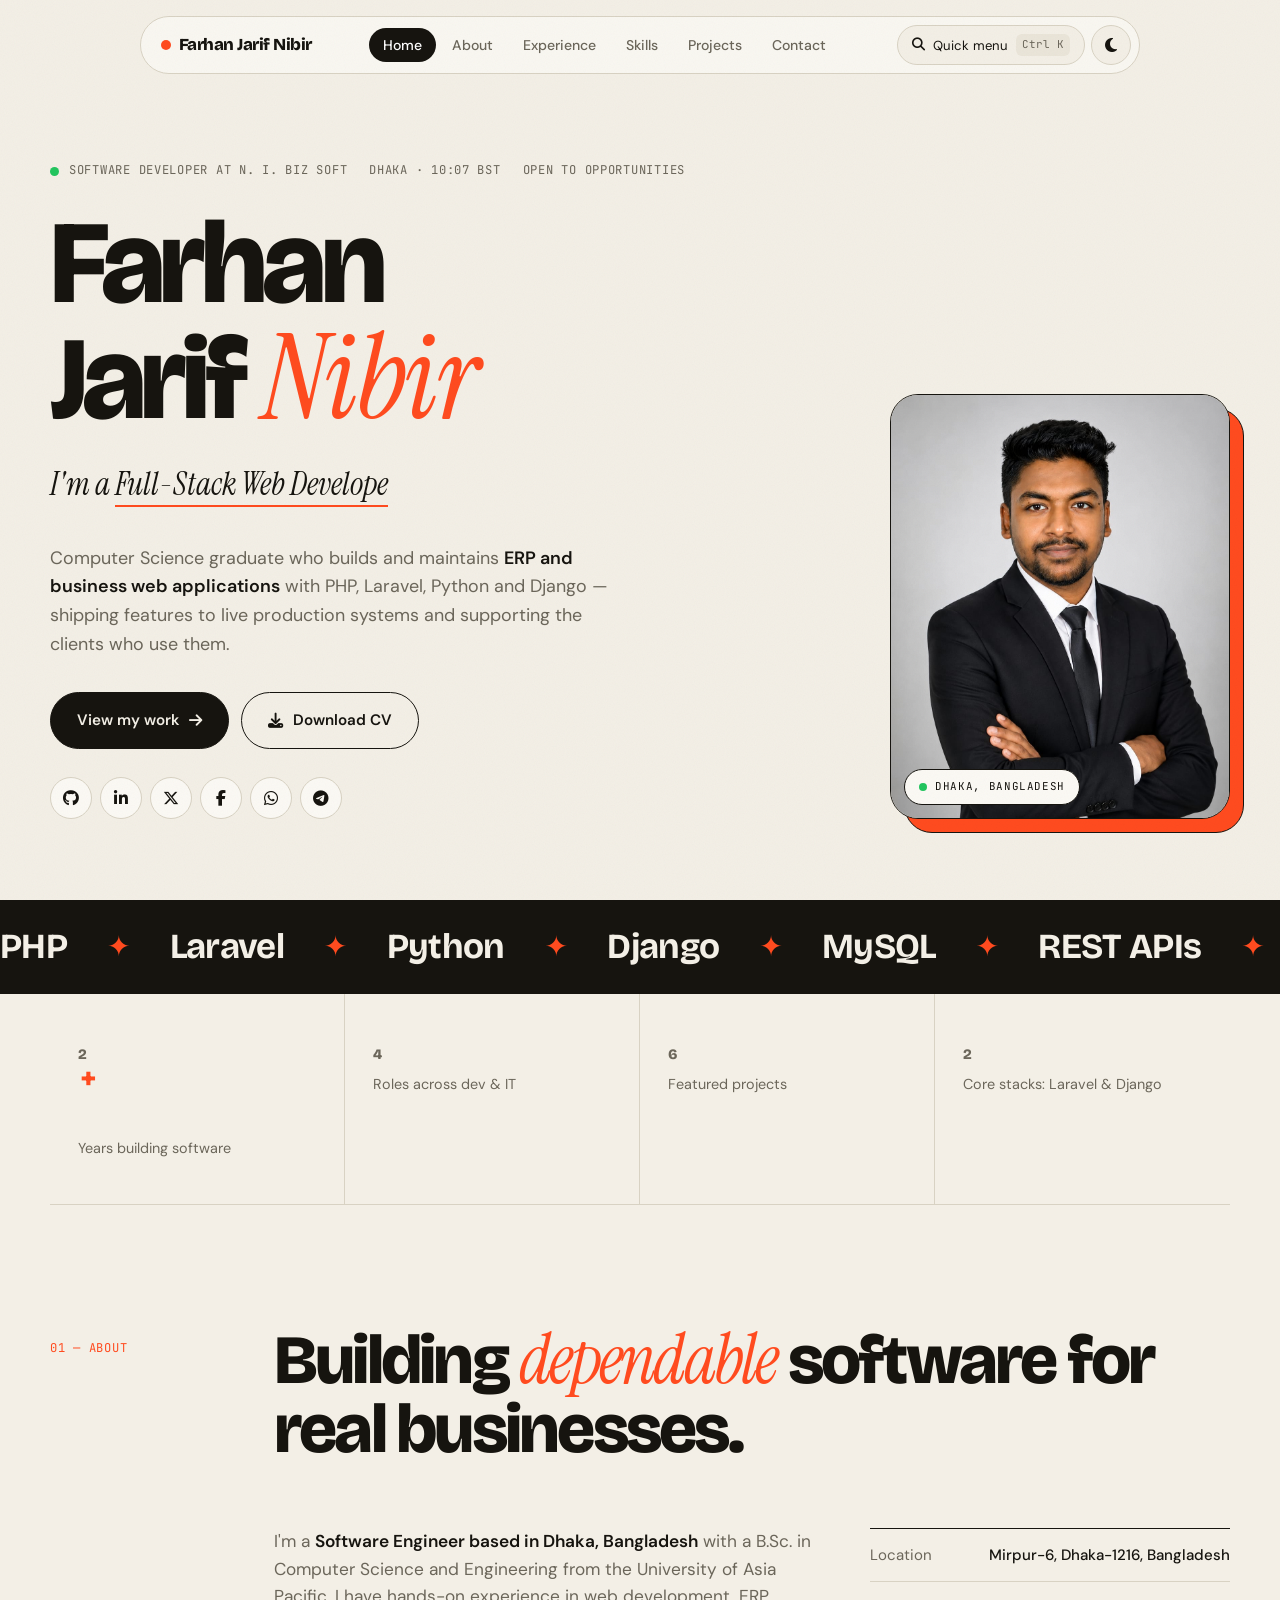
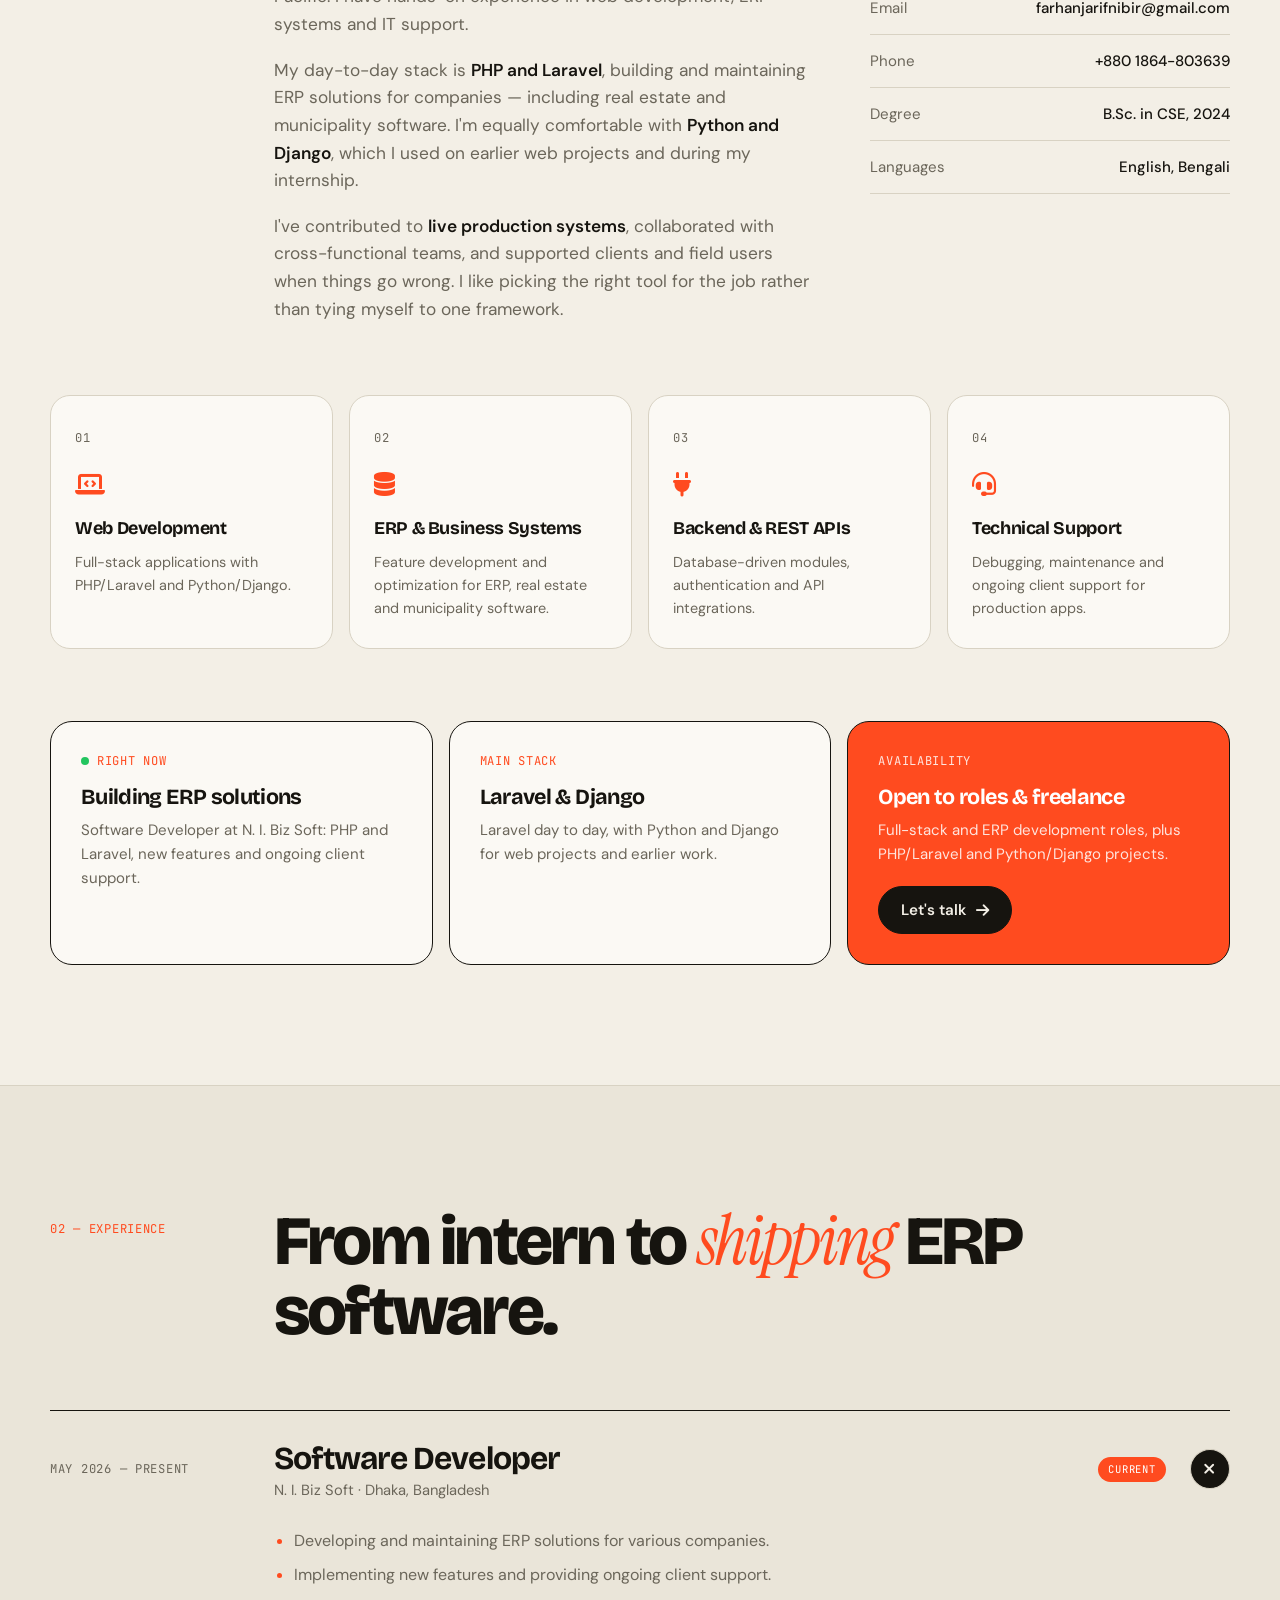
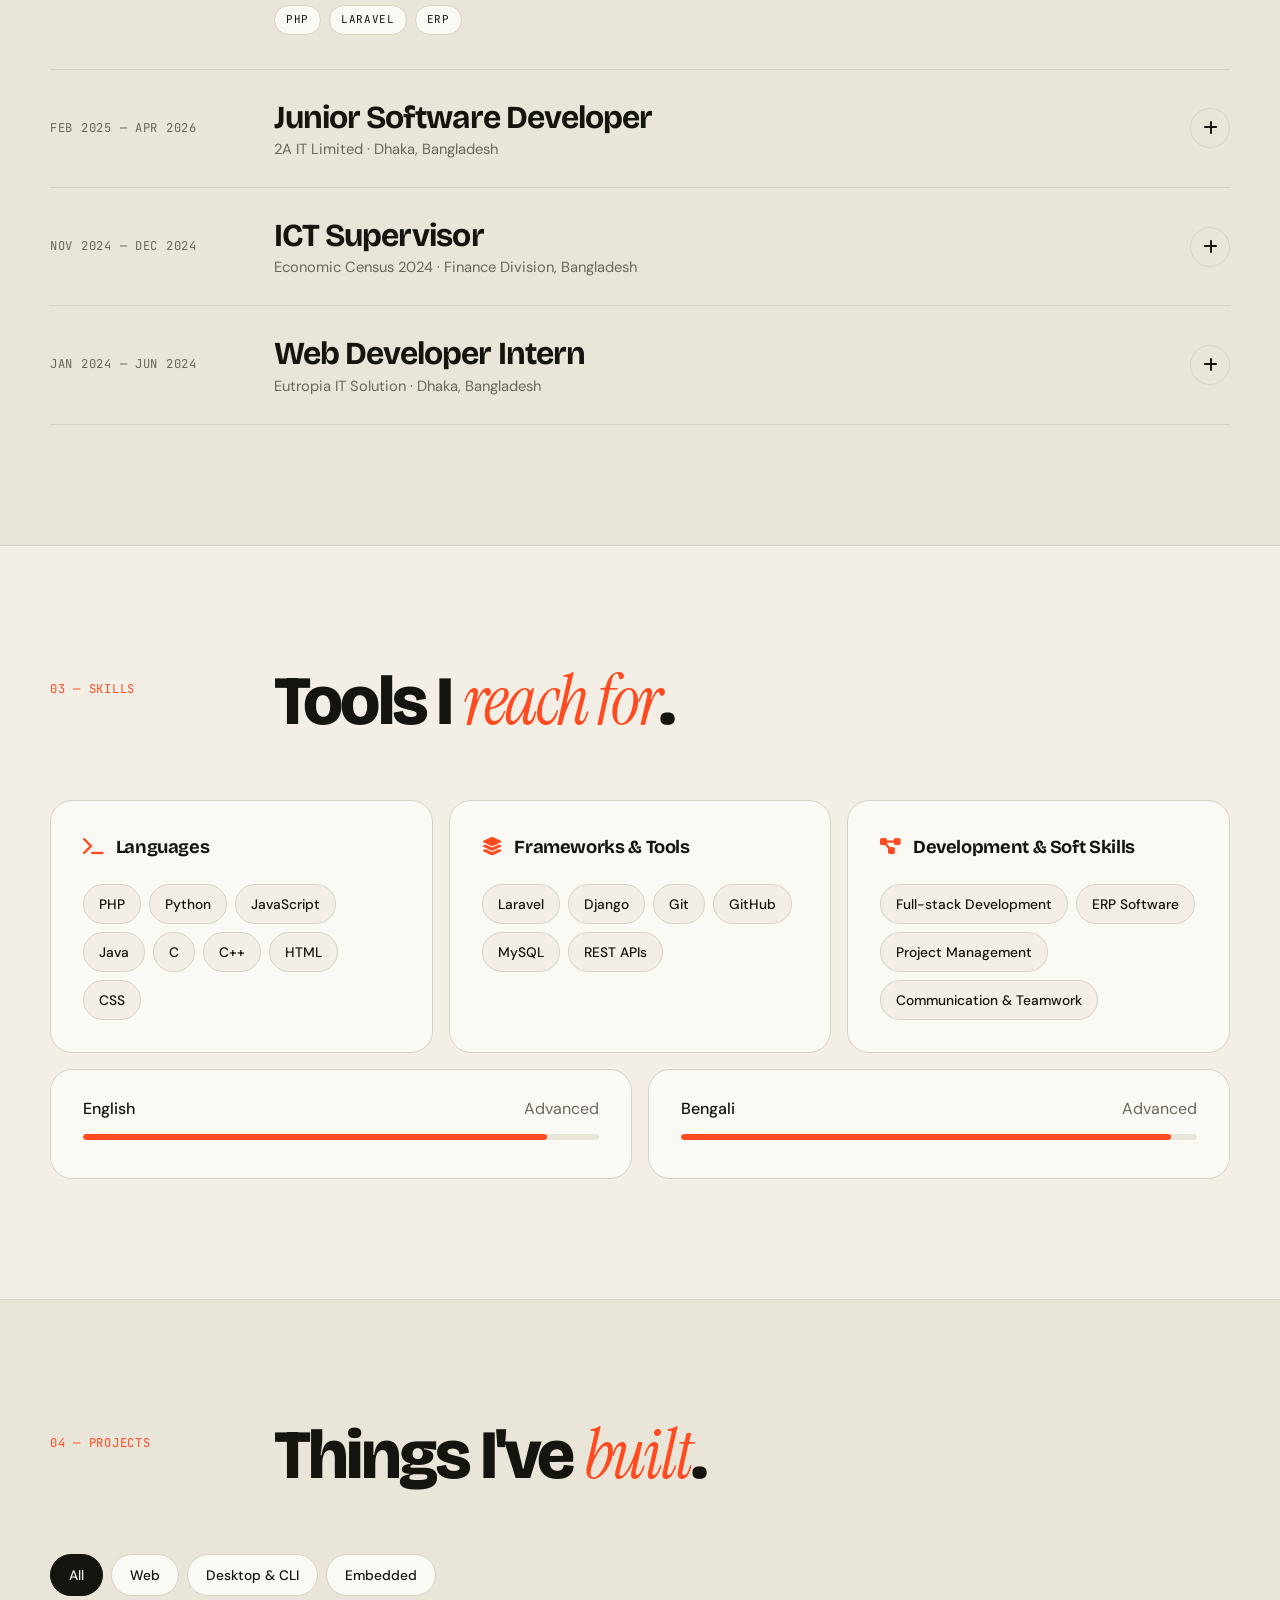
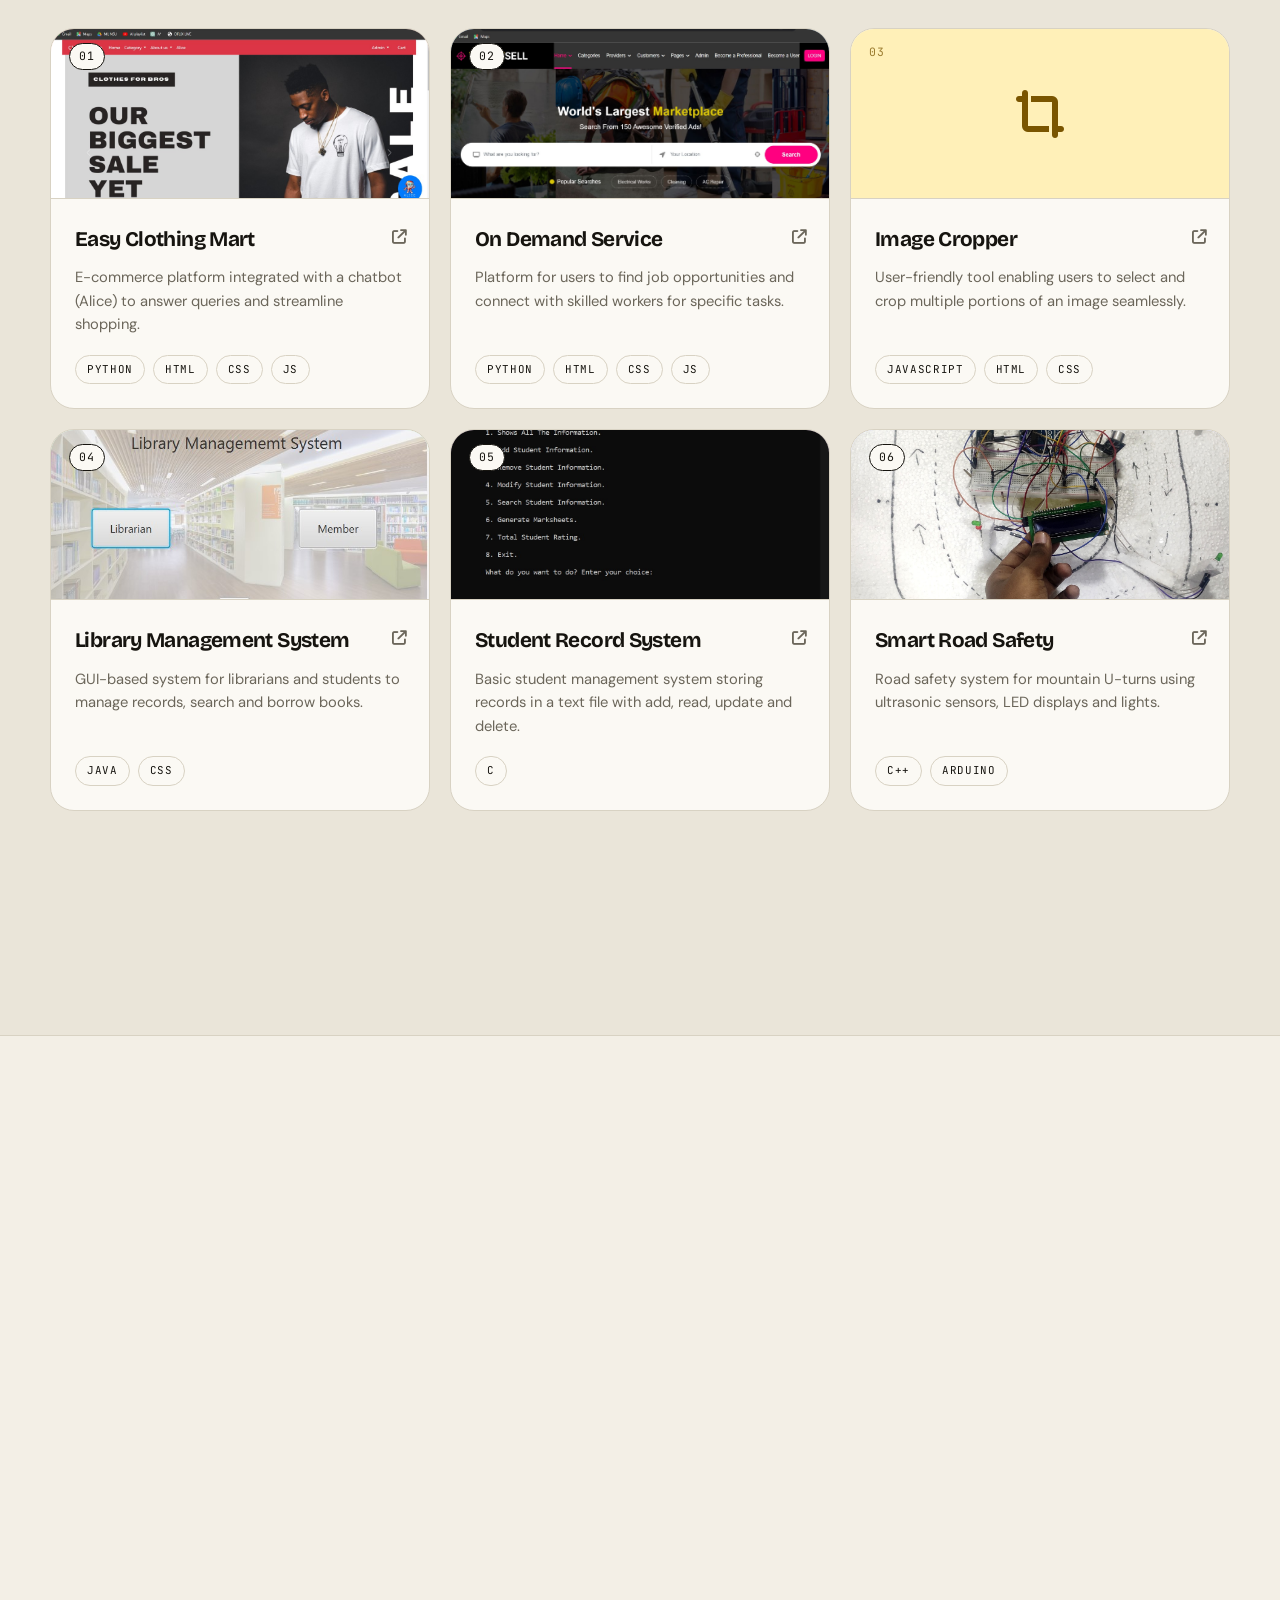
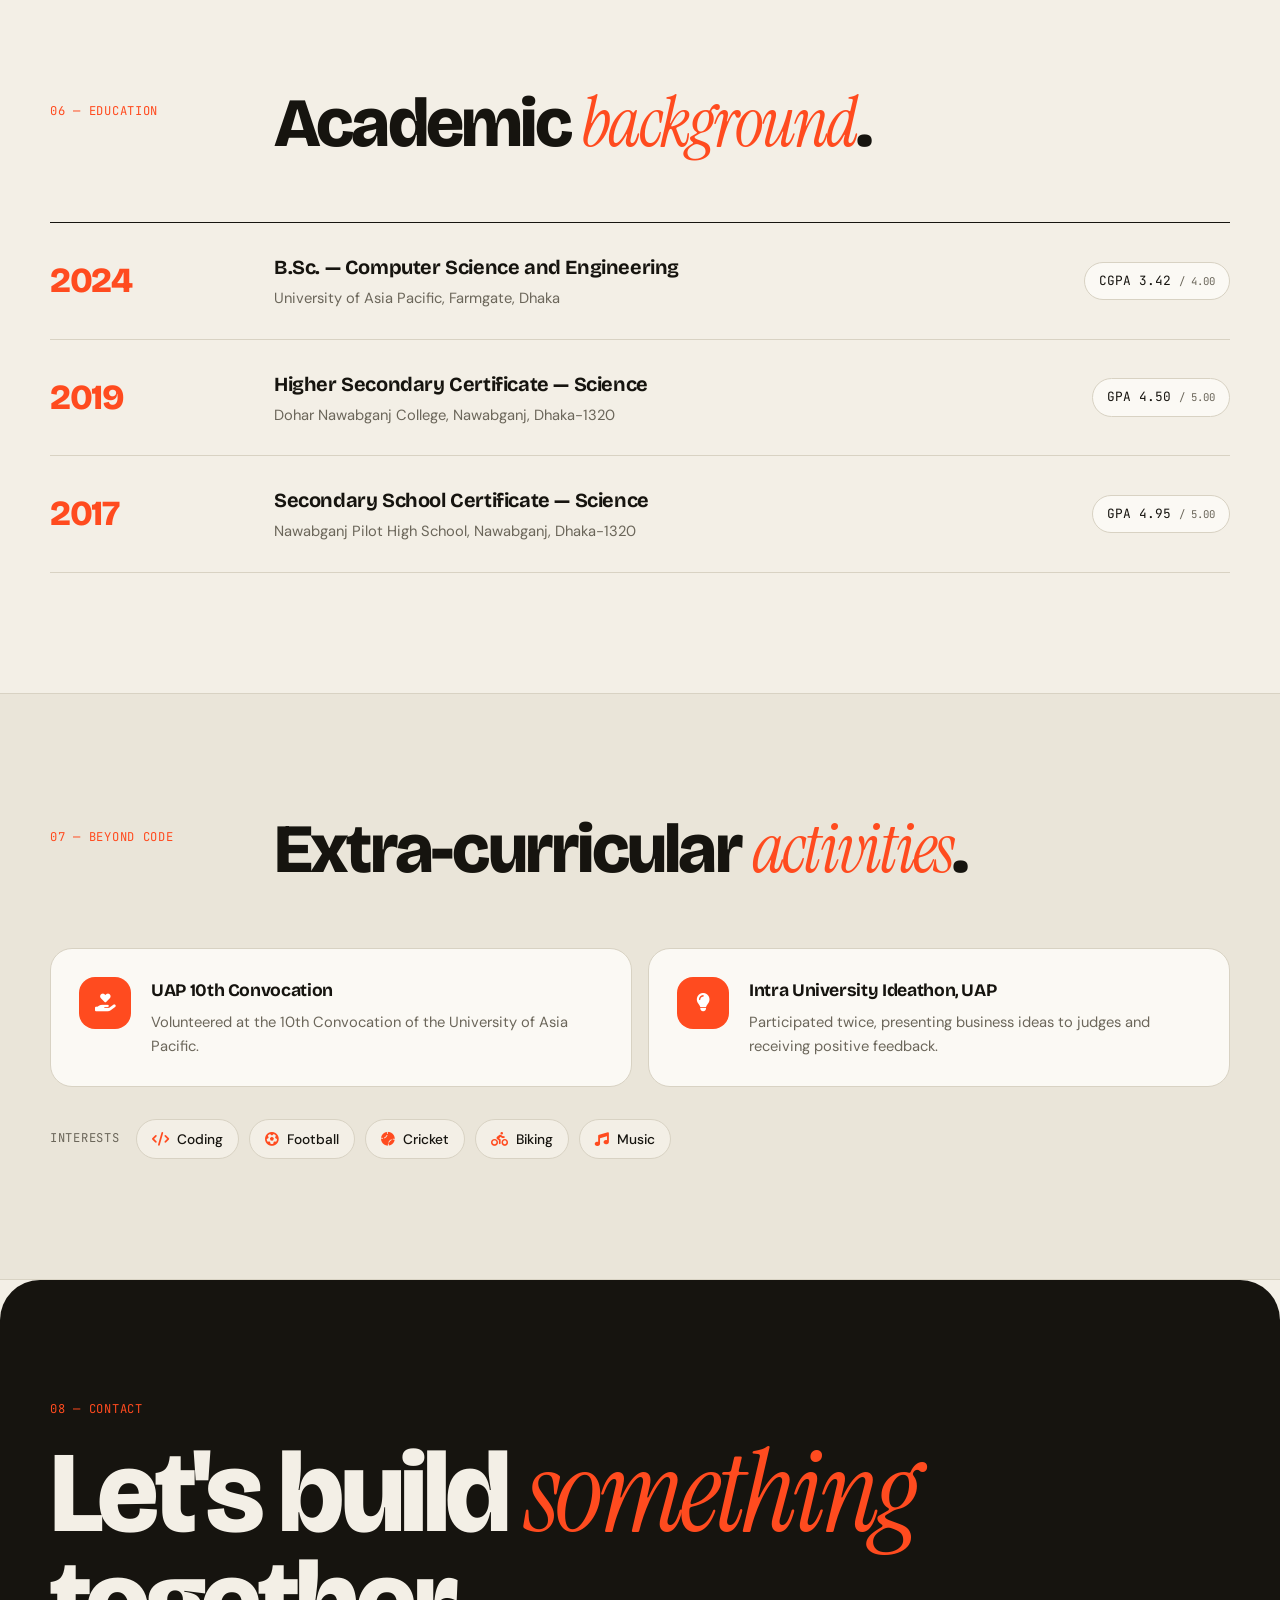
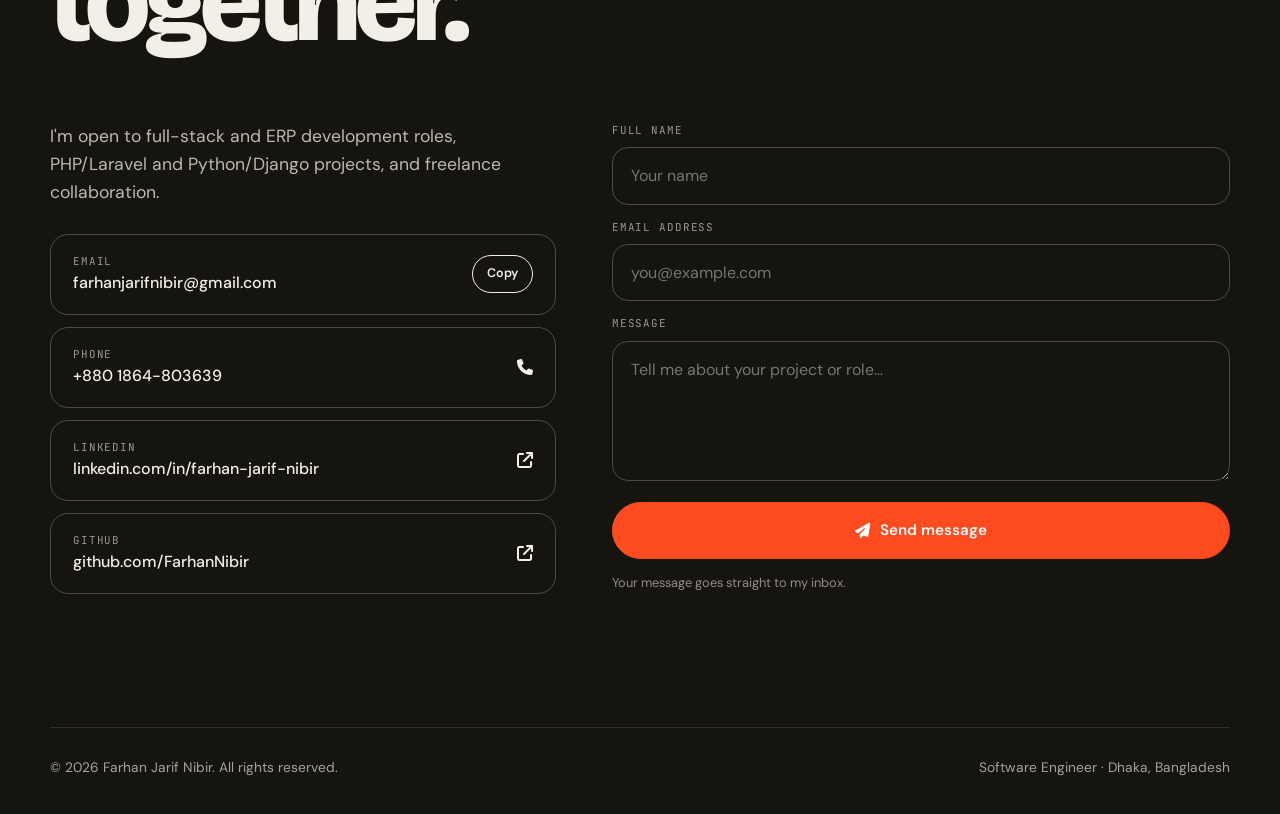
==== index.html @ 635a3221 "update" ====
<!DOCTYPE html>
<html lang="en" data-theme="light">
<head>
  <meta charset="UTF-8">
  <meta name="viewport" content="width=device-width, initial-scale=1">
  <title>Farhan Jarif Nibir — Software Engineer</title>
  <meta name="description" content="Farhan Jarif Nibir — Software Engineer in Dhaka, Bangladesh. Building ERP and business web applications with PHP, Laravel, Python and Django.">
  <meta name="keywords" content="Software Engineer, Full Stack Developer, PHP, Laravel, Python, Django, ERP, Bangladesh">
  <meta name="author" content="Farhan Jarif Nibir">
  <meta property="og:type" content="website">
  <meta property="og:title" content="Farhan Jarif Nibir — Software Engineer">
  <meta property="og:description" content="ERP and business web applications with PHP, Laravel, Python and Django.">
  <meta property="og:image" content="images/photo.png">
  <meta name="twitter:card" content="summary_large_image">
  <meta name="theme-color" content="#f3efe6">
  <link rel="shortcut icon" href="favicon.ico">
  <link rel="preconnect" href="https://fonts.googleapis.com">
  <link rel="preconnect" href="https://fonts.gstatic.com" crossorigin>
  <link href="https://fonts.googleapis.com/css2?family=Bricolage+Grotesque:opsz,wght@12..96,500;12..96,700;12..96,800&family=DM+Sans:wght@400;500;600&family=Instrument+Serif:ital@0;1&family=JetBrains+Mono:wght@400;500&display=swap" rel="stylesheet">
  <link href="https://cdnjs.cloudflare.com/ajax/libs/font-awesome/6.5.0/css/all.min.css" rel="stylesheet">

  <script type="application/ld+json">
  {
    "@context": "https://schema.org",
    "@type": "Person",
    "name": "Farhan Jarif Nibir",
    "jobTitle": "Software Developer",
    "worksFor": { "@type": "Organization", "name": "N. I. Biz Soft" },
    "alumniOf": { "@type": "CollegeOrUniversity", "name": "University of Asia Pacific" },
    "address": { "@type": "PostalAddress", "addressLocality": "Dhaka", "addressCountry": "BD" },
    "email": "mailto:farhanjarifnibir@gmail.com",
    "sameAs": [
      "https://github.com/FarhanNibir",
      "https://www.linkedin.com/in/farhan-jarif-nibir-7a9718253/",
      "https://x.com/FarhanNibir21"
    ]
  }
  </script>

  <script>
    /* set theme before paint to avoid a flash */
    (function () {
      var t = null;
      try { t = localStorage.getItem('theme'); } catch (e) {}
      if (!t) t = window.matchMedia && window.matchMedia('(prefers-color-scheme: dark)').matches ? 'dark' : 'light';
      document.documentElement.setAttribute('data-theme', t);
    })();
  </script>

  <style>
    :root {
      --bg: #f3efe6;
      --bg-2: #eae5d9;
      --surface: #fbf9f4;
      --ink: #16140f;
      --muted: #6b665a;
      --line: #d8d2c3;
      --accent: #ff4b1f;
      --accent-ink: #ffffff;
      --display: "Bricolage Grotesque", system-ui, sans-serif;
      --serif: "Instrument Serif", Georgia, serif;
      --body: "DM Sans", system-ui, sans-serif;
      --mono: "JetBrains Mono", ui-monospace, monospace;
      --ease: cubic-bezier(.2, .8, .2, 1);
    }
    [data-theme="dark"] {
      --bg: #0e0e0c;
      --bg-2: #151512;
      --surface: #1a1a16;
      --ink: #f1eee4;
      --muted: #9a9585;
      --line: #2b2a24;
      --accent: #d4ff3a;
      --accent-ink: #0e0e0c;
    }
    *, *::before, *::after { box-sizing: border-box; margin: 0; padding: 0; }
    html { scroll-behavior: smooth; scroll-padding-top: 90px; }
    body {
      font-family: var(--body);
      background: var(--bg);
      color: var(--ink);
      line-height: 1.6;
      -webkit-font-smoothing: antialiased;
      transition: background .3s, color .3s;
      overflow-x: hidden;
    }
    /* paper grain */
    body::before {
      content: ""; position: fixed; inset: 0; pointer-events: none; z-index: 200; opacity: .05;
      background-image: url("data:image/svg+xml;utf8,<svg xmlns='http://www.w3.org/2000/svg' width='160' height='160'><filter id='n'><feTurbulence type='fractalNoise' baseFrequency='.9' numOctaves='2' stitchTiles='stitch'/></filter><rect width='100%' height='100%' filter='url(%23n)'/></svg>");
      mix-blend-mode: multiply;
    }
    [data-theme="dark"] body::before { mix-blend-mode: screen; opacity: .04; }
    img { max-width: 100%; display: block; }
    a { color: inherit; text-decoration: none; }
    button { font: inherit; color: inherit; cursor: pointer; background: none; border: 0; }
    ::selection { background: var(--accent); color: var(--accent-ink); }
    :focus-visible { outline: 2px solid var(--accent); outline-offset: 3px; border-radius: 6px; }
    .wrap { width: min(1180px, 100% - 40px); margin-inline: auto; }
    .mono { font-family: var(--mono); font-size: .76rem; letter-spacing: .06em; text-transform: uppercase; }
    .serif { font-family: var(--serif); font-style: italic; font-weight: 400; letter-spacing: -.01em; }
    section { padding: 120px 0; position: relative; }

    /* progress bar */
    #progress { position: fixed; top: 0; left: 0; height: 3px; width: 0; background: var(--accent); z-index: 300; }

    /* ---------- NAV ---------- */
    .nav {
      position: fixed; top: 16px; left: 50%; transform: translateX(-50%);
      z-index: 150; width: min(1000px, 100% - 24px);
      display: flex; align-items: center; justify-content: space-between; gap: 12px;
      padding: 8px 8px 8px 20px; border-radius: 999px;
      background: color-mix(in srgb, var(--surface) 80%, transparent);
      backdrop-filter: blur(14px); -webkit-backdrop-filter: blur(14px);
      border: 1px solid var(--line);
    }
    .brand { font-family: var(--display); font-weight: 800; letter-spacing: -.03em; font-size: 1.05rem; display: flex; align-items: center; gap: 8px; }
    .brand i { width: 10px; height: 10px; background: var(--accent); border-radius: 50%; display: inline-block; }
    .nav ul { list-style: none; display: flex; gap: 2px; }
    .nav ul a { padding: 8px 14px; border-radius: 999px; font-size: .88rem; font-weight: 500; color: var(--muted); transition: .2s; }
    .nav ul a:hover { color: var(--ink); background: var(--bg-2); }
    .nav ul a.active { color: var(--accent-ink); background: var(--ink); }
    .nav-tools { display: flex; align-items: center; gap: 6px; }
    .pill-btn { height: 40px; padding: 0 14px; border-radius: 999px; border: 1px solid var(--line); display: inline-flex; align-items: center; gap: 8px; font-size: .82rem; transition: .2s; background: var(--bg); }
    .pill-btn:hover { border-color: var(--ink); }
    .pill-btn kbd { font-family: var(--mono); font-size: .68rem; padding: 2px 6px; border-radius: 6px; background: var(--bg-2); color: var(--muted); }
    .round-btn { width: 40px; height: 40px; border-radius: 50%; border: 1px solid var(--line); display: grid; place-items: center; transition: .2s; background: var(--bg); }
    .round-btn:hover { background: var(--ink); color: var(--bg); transform: rotate(15deg); }
    .menu-btn { display: none; }

    /* ---------- HERO ---------- */
    .hero { min-height: 100vh; padding: 150px 0 70px; display: flex; flex-direction: column; justify-content: center; }
    .hero-top { display: flex; flex-wrap: wrap; gap: 10px 22px; align-items: center; margin-bottom: 28px; color: var(--muted); }
    .live { display: inline-flex; align-items: center; gap: 10px; }
    .live b { width: 9px; height: 9px; border-radius: 50%; background: #22c55e; animation: pulse 2s infinite; }
    @keyframes pulse { 0% { box-shadow: 0 0 0 0 rgba(34,197,94,.55); } 70%,100% { box-shadow: 0 0 0 10px rgba(34,197,94,0); } }
    .hero-grid { display: grid; grid-template-columns: 1.35fr .65fr; gap: 56px; align-items: end; }
    h1 {
      font-family: var(--display); font-weight: 800; letter-spacing: -.045em; line-height: .92;
      font-size: clamp(3.2rem, 9.2vw, 8.4rem);
    }
    h1 .line { display: block; overflow: hidden; padding-bottom: .06em; }
    h1 .line > span { display: inline-block; transform: translateY(105%); animation: rise 1s var(--ease) forwards; }
    h1 .line:nth-child(2) > span { animation-delay: .1s; }
    h1 .line:nth-child(3) > span { animation-delay: .2s; }
    @keyframes rise { to { transform: none; } }
    h1 em { font-family: var(--serif); font-weight: 400; letter-spacing: -.02em; color: var(--accent); }
    .hero-sub { margin-top: 34px; max-width: 580px; font-size: 1.12rem; color: var(--muted); }
    .hero-sub strong { color: var(--ink); font-weight: 600; }
    .role-rot { margin-top: 18px; font-family: var(--serif); font-style: italic; font-size: clamp(1.4rem, 2.6vw, 2rem); }
    .role-rot span { border-bottom: 2px solid var(--accent); }
    .cta { display: flex; flex-wrap: wrap; gap: 12px; margin-top: 34px; }
    .btn { display: inline-flex; align-items: center; gap: 10px; padding: 15px 26px; border-radius: 999px; font-weight: 600; font-size: .95rem; border: 1px solid var(--ink); transition: .3s var(--ease); position: relative; overflow: hidden; }
    .btn-solid { background: var(--ink); color: var(--bg); }
    .btn-solid:hover { background: var(--accent); color: var(--accent-ink); border-color: var(--accent); transform: translateY(-3px); }
    .btn-line:hover { background: var(--ink); color: var(--bg); transform: translateY(-3px); }
    .btn i { transition: transform .3s var(--ease); }
    .btn:hover i.fa-arrow-right { transform: translateX(4px); }

    .portrait { position: relative; justify-self: end; width: min(340px, 100%); }
    .portrait::before { content: ""; position: absolute; inset: 0; transform: translate(14px, 14px); border-radius: 28px; background: var(--accent); border: 1px solid var(--ink); transition: transform .4s var(--ease); }
    .portrait:hover::before { transform: translate(20px, 20px); }
    .frame { aspect-ratio: 4/5; border-radius: 28px; overflow: hidden; border: 1px solid var(--ink); background: var(--bg-2); position: relative; z-index: 1; }
    .frame img { width: 100%; height: 100%; object-fit: cover; object-position: top; transition: transform .6s var(--ease); }
    .frame:hover img { transform: scale(1.03); }
    .photo-tag { position: absolute; z-index: 2; left: 14px; bottom: 14px; display: inline-flex; align-items: center; gap: 8px; padding: 8px 14px; border-radius: 999px; background: var(--surface); border: 1px solid var(--ink); font-family: var(--mono); font-size: .68rem; letter-spacing: .06em; text-transform: uppercase; }
    .photo-tag b { width: 8px; height: 8px; border-radius: 50%; background: #22c55e; }
    .frame .fallback { position: absolute; inset: 0; display: none; place-items: center; font-family: var(--display); font-weight: 800; font-size: 5rem; color: var(--muted); }
    .sticker {
      position: absolute; right: -22px; bottom: 36px; width: 104px; height: 104px; border-radius: 50%;
      background: var(--accent); color: var(--accent-ink); display: grid; place-items: center; text-align: center;
      font-family: var(--mono); font-size: .64rem; letter-spacing: .08em; text-transform: uppercase; line-height: 1.3;
      animation: spin 18s linear infinite; border: 1px solid var(--ink);
    }
    .sticker span { animation: spin 18s linear infinite reverse; display: block; }
    @keyframes spin { to { transform: rotate(360deg); } }

    .socials { display: flex; gap: 8px; margin-top: 28px; flex-wrap: wrap; }
    .socials a { width: 42px; height: 42px; border-radius: 50%; border: 1px solid var(--line); display: grid; place-items: center; transition: .25s var(--ease); background: var(--surface); }
    .socials a:hover { background: var(--accent); color: var(--accent-ink); border-color: var(--accent); transform: translateY(-4px); }

    /* ---------- MARQUEE ---------- */
    .marquee { border-block: 1px solid var(--ink); background: var(--ink); color: var(--bg); overflow: hidden; padding: 18px 0; }
    .track { display: flex; width: max-content; animation: slide 38s linear infinite; }
    .marquee:hover .track { animation-play-state: paused; }
    .track span { font-family: var(--display); font-weight: 700; font-size: clamp(1.4rem, 3vw, 2.2rem); letter-spacing: -.02em; padding-right: 40px; display: flex; align-items: center; gap: 40px; white-space: nowrap; }
    .track span::after { content: "✦"; color: var(--accent); font-size: .8em; }
    @keyframes slide { to { transform: translateX(-50%); } }

    /* ---------- STATS ---------- */
    .stats { display: grid; grid-template-columns: repeat(4, 1fr); border-bottom: 1px solid var(--line); }
    .stat { padding: 44px 28px; border-right: 1px solid var(--line); }
    .stat:last-child { border-right: 0; }
    .stat b { display: block; font-family: var(--display); font-weight: 800; font-size: clamp(2.4rem, 5vw, 4rem); letter-spacing: -.04em; line-height: 1; }
    .stat b sup { color: var(--accent); font-size: .5em; vertical-align: top; margin-left: 2px; }
    .stat span { color: var(--muted); font-size: .9rem; display: block; margin-top: 10px; }

    /* ---------- SECTION HEADER ---------- */
    .sec-head { display: grid; grid-template-columns: 200px 1fr; gap: 24px; margin-bottom: 64px; align-items: start; }
    .sec-head .mono { color: var(--accent); padding-top: 14px; }
    [data-theme="light"] .sec-head .mono { color: var(--accent); }
    h2 { font-family: var(--display); font-weight: 800; letter-spacing: -.04em; line-height: 1; font-size: clamp(2.2rem, 5.4vw, 4.4rem); max-width: 900px; }
    h2 em { font-family: var(--serif); font-weight: 400; color: var(--accent); }

    /* ---------- ABOUT ---------- */
    .about { display: grid; grid-template-columns: 200px 1fr; gap: 24px; }
    .about-body { display: grid; grid-template-columns: 1.2fr .8fr; gap: 56px; }
    .about-body p { color: var(--muted); font-size: 1.08rem; }
    .about-body p + p { margin-top: 18px; }
    .about-body strong { color: var(--ink); font-weight: 600; }
    .facts { list-style: none; border-top: 1px solid var(--ink); }
    .facts li { display: flex; justify-content: space-between; gap: 16px; padding: 14px 0; border-bottom: 1px solid var(--line); font-size: .94rem; }
    .facts li span:first-child { color: var(--muted); }
    .facts li span:last-child { text-align: right; font-weight: 500; }
    .services { display: grid; grid-template-columns: repeat(4, 1fr); gap: 16px; margin-top: 72px; }
    .svc { padding: 28px 24px; border: 1px solid var(--line); border-radius: 20px; background: var(--surface); transition: .35s var(--ease); position: relative; overflow: hidden; }
    .svc::before { content: ""; position: absolute; inset: 0; background: radial-gradient(240px circle at var(--mx, 50%) var(--my, 0%), color-mix(in srgb, var(--accent) 18%, transparent), transparent 70%); opacity: 0; transition: opacity .3s; }
    .svc:hover::before { opacity: 1; }
    .svc:hover { transform: translateY(-6px); border-color: var(--ink); }
    .svc .n { color: var(--muted); }
    .svc i { font-size: 1.5rem; margin: 22px 0 18px; display: block; color: var(--accent); position: relative; }
    .svc h3 { font-family: var(--display); font-size: 1.12rem; letter-spacing: -.02em; margin-bottom: 8px; position: relative; }
    .svc p { color: var(--muted); font-size: .9rem; position: relative; }

    /* ---------- EXPERIENCE ---------- */
    .exp-list { border-top: 1px solid var(--ink); }
    details.exp { border-bottom: 1px solid var(--line); }
    details.exp summary {
      list-style: none; cursor: pointer; display: grid; grid-template-columns: 200px 1fr auto 40px; gap: 24px; align-items: center;
      padding: 30px 0; transition: padding .3s var(--ease);
    }
    details.exp summary::-webkit-details-marker { display: none; }
    details.exp summary:hover { padding-left: 14px; }
    .exp .when { color: var(--muted); }
    .exp .role { font-family: var(--display); font-weight: 700; font-size: clamp(1.3rem, 2.6vw, 2rem); letter-spacing: -.03em; line-height: 1.1; }
    .exp .role small { display: block; font-family: var(--body); font-weight: 400; font-size: .92rem; color: var(--muted); letter-spacing: 0; margin-top: 6px; }
    .exp .now { background: var(--accent); color: var(--accent-ink); padding: 4px 10px; border-radius: 999px; font-family: var(--mono); font-size: .66rem; letter-spacing: .08em; text-transform: uppercase; }
    .exp .plus { width: 40px; height: 40px; border-radius: 50%; border: 1px solid var(--line); display: grid; place-items: center; transition: .3s var(--ease); }
    details[open] .plus { transform: rotate(45deg); background: var(--ink); color: var(--bg); }
    .exp-body { display: grid; grid-template-columns: 200px 1fr; gap: 24px; padding-bottom: 34px; }
    .exp-body ul { color: var(--muted); padding-left: 20px; max-width: 700px; }
    .exp-body li + li { margin-top: 8px; }
    .exp-body li::marker { color: var(--accent); }
    .tags { display: flex; flex-wrap: wrap; gap: 8px; margin-top: 18px; }
    .tag { font-family: var(--mono); font-size: .68rem; text-transform: uppercase; letter-spacing: .06em; padding: 5px 11px; border-radius: 999px; border: 1px solid var(--line); background: var(--surface); }

    /* ---------- SKILLS ---------- */
    .skills-bg { background: var(--bg-2); border-block: 1px solid var(--line); }
    .skill-cols { display: grid; grid-template-columns: repeat(3, 1fr); gap: 16px; }
    .skill { padding: 32px; border: 1px solid var(--line); border-radius: 22px; background: var(--surface); }
    .skill h3 { font-family: var(--display); font-size: 1.15rem; letter-spacing: -.02em; display: flex; align-items: center; gap: 12px; margin-bottom: 22px; }
    .skill h3 i { color: var(--accent); }
    .chips { display: flex; flex-wrap: wrap; gap: 8px; }
    .chip { padding: 8px 15px; border-radius: 999px; border: 1px solid var(--line); font-size: .86rem; font-weight: 500; background: var(--bg); transition: .25s var(--ease); }
    .chip:hover { background: var(--ink); color: var(--bg); border-color: var(--ink); transform: translateY(-3px); }
    .langs { margin-top: 16px; display: grid; grid-template-columns: 1fr 1fr; gap: 16px; }
    .lang { padding: 26px 32px; border: 1px solid var(--line); border-radius: 22px; background: var(--surface); }
    .lang div { display: flex; justify-content: space-between; margin-bottom: 12px; font-weight: 500; }
    .lang div span:last-child { color: var(--muted); font-weight: 400; }
    .bar { height: 6px; border-radius: 99px; background: var(--bg-2); overflow: hidden; }
    .bar i { display: block; height: 100%; width: 0; background: var(--accent); border-radius: 99px; transition: width 1.3s var(--ease); }
    .reveal.in .bar i { width: var(--w); }

    /* ---------- PROJECTS ---------- */
    .filters { display: flex; flex-wrap: wrap; gap: 8px; margin-bottom: 32px; }
    .filters button { padding: 9px 18px; border-radius: 999px; border: 1px solid var(--line); font-size: .86rem; font-weight: 500; transition: .25s; background: var(--surface); }
    .filters button:hover { border-color: var(--ink); }
    .filters button.on { background: var(--ink); color: var(--bg); border-color: var(--ink); }
    .proj-grid { display: grid; grid-template-columns: repeat(3, 1fr); gap: 20px; }
    .proj { display: flex; flex-direction: column; border: 1px solid var(--line); border-radius: 24px; background: var(--surface); overflow: hidden; transition: .4s var(--ease); }
    .proj:hover { transform: translateY(-8px); border-color: var(--ink); box-shadow: 8px 8px 0 var(--ink); }
    .proj.hide { display: none; }
    .proj-art { height: 170px; position: relative; display: grid; place-items: center; font-size: 3rem; overflow: hidden; border-bottom: 1px solid var(--line); }
    .proj-art::before { content: attr(data-n); position: absolute; left: 18px; top: 14px; font-family: var(--mono); font-size: .72rem; letter-spacing: .08em; opacity: .75; }
    .proj-art i { transition: transform .5s var(--ease); }
    .proj:hover .proj-art i { transform: scale(1.18) rotate(-6deg); }
    .a1 { background: #ffd9cc; color: #b3270a; } .a2 { background: #d7ecff; color: #0b4f8a; }
    .a3 { background: #fff0b8; color: #7a5500; } .a4 { background: #d5f2dc; color: #14602c; }
    .a5 { background: #f6d9f0; color: #86206f; } .a6 { background: #dfe0ff; color: #2c2f9e; }
    [data-theme="dark"] .a1 { background: #2a1610; color: #ff8a66; } [data-theme="dark"] .a2 { background: #0f1f2e; color: #7cc0ff; }
    [data-theme="dark"] .a3 { background: #2a2410; color: #ffd45c; } [data-theme="dark"] .a4 { background: #0f2616; color: #7ee59b; }
    [data-theme="dark"] .a5 { background: #2a1226; color: #ff9fe6; } [data-theme="dark"] .a6 { background: #14152e; color: #a5a8ff; }
    .proj-body { padding: 24px; display: flex; flex-direction: column; flex: 1; }
    .proj-body h3 { font-family: var(--display); font-size: 1.3rem; letter-spacing: -.03em; display: flex; justify-content: space-between; gap: 12px; align-items: start; }
    .proj-body h3 i { font-size: .9rem; color: var(--muted); transition: .3s var(--ease); margin-top: 7px; }
    .proj:hover h3 i { color: var(--accent); transform: translate(3px, -3px); }
    .proj-body p { color: var(--muted); font-size: .92rem; margin-top: 10px; flex: 1; }
    .more { text-align: center; margin-top: 48px; }

    /* ---------- EDUCATION ---------- */
    .edu-list { border-top: 1px solid var(--ink); }
    .edu { display: grid; grid-template-columns: 200px 1fr auto; gap: 24px; align-items: center; padding: 28px 0; border-bottom: 1px solid var(--line); transition: padding .3s var(--ease); }
    .edu:hover { padding-left: 14px; }
    .edu .yr { font-family: var(--display); font-weight: 800; font-size: 2.2rem; letter-spacing: -.04em; color: var(--accent); line-height: 1; }
    .edu h3 { font-family: var(--display); font-size: 1.25rem; letter-spacing: -.02em; }
    .edu p { color: var(--muted); font-size: .92rem; margin-top: 4px; }
    .edu .score { font-family: var(--mono); font-size: .8rem; padding: 8px 14px; border-radius: 999px; border: 1px solid var(--line); background: var(--surface); }
    .edu .score small { color: var(--muted); }

    /* ---------- ACTIVITIES ---------- */
    .act-grid { display: grid; grid-template-columns: repeat(2, 1fr); gap: 16px; }
    .act { display: flex; gap: 20px; padding: 28px; border: 1px solid var(--line); border-radius: 22px; background: var(--surface); transition: .3s var(--ease); }
    .act:hover { border-color: var(--ink); transform: translateY(-4px); }
    .act .ic { width: 52px; height: 52px; border-radius: 16px; background: var(--accent); color: var(--accent-ink); display: grid; place-items: center; font-size: 1.15rem; flex: none; }
    .act h3 { font-family: var(--display); font-size: 1.1rem; letter-spacing: -.02em; margin-bottom: 6px; }
    .act p { color: var(--muted); font-size: .92rem; }
    .interests { display: flex; flex-wrap: wrap; gap: 10px; align-items: center; margin-top: 32px; }
    .interests > span:first-child { color: var(--muted); margin-right: 6px; }
    .interests .chip i { color: var(--accent); margin-right: 8px; }

    /* ---------- CONTACT ---------- */
    .contact { background: var(--ink); color: var(--bg); border-radius: 40px 40px 0 0; }
    .contact h2 { font-size: clamp(2.8rem, 9vw, 7.4rem); max-width: none; line-height: .95; }
    .contact h2 em { color: var(--accent); }
    .contact .mono { color: var(--accent); }
    .contact-grid { display: grid; grid-template-columns: .9fr 1.1fr; gap: 56px; margin-top: 64px; }
    .contact-lead { opacity: .75; font-size: 1.1rem; max-width: 460px; margin-bottom: 28px; }
    .mail-big { display: flex; align-items: center; justify-content: space-between; gap: 12px; padding: 18px 22px; border: 1px solid color-mix(in srgb, var(--bg) 25%, transparent); border-radius: 18px; margin-bottom: 12px; transition: .3s var(--ease); word-break: break-all; }
    .mail-big:hover { background: var(--accent); color: var(--accent-ink); border-color: var(--accent); }
    .mail-big small { display: block; opacity: .6; font-family: var(--mono); font-size: .68rem; letter-spacing: .08em; text-transform: uppercase; }
    .mail-big b { font-weight: 500; }
    .copy { flex: none; padding: 8px 14px; border-radius: 999px; border: 1px solid currentColor; font-size: .78rem; font-weight: 600; }
    form { display: grid; gap: 14px; }
    .field label { display: block; font-family: var(--mono); font-size: .68rem; letter-spacing: .08em; text-transform: uppercase; opacity: .6; margin-bottom: 8px; }
    .field input, .field textarea { width: 100%; padding: 15px 18px; border-radius: 16px; border: 1px solid color-mix(in srgb, var(--bg) 25%, transparent); background: transparent; color: inherit; font: inherit; transition: .25s; }
    .field input:focus, .field textarea:focus { outline: none; border-color: var(--accent); background: color-mix(in srgb, var(--bg) 6%, transparent); }
    .field textarea { min-height: 140px; resize: vertical; }
    .contact .btn-solid { background: var(--accent); color: var(--accent-ink); border-color: var(--accent); justify-content: center; }
    .contact .btn-solid:hover { background: var(--bg); color: var(--ink); border-color: var(--bg); }
    .form-note { font-size: .8rem; opacity: .55; }
    footer { background: var(--ink); color: var(--bg); padding: 0 0 36px; }
    .foot { border-top: 1px solid color-mix(in srgb, var(--bg) 20%, transparent); padding-top: 28px; display: flex; flex-wrap: wrap; justify-content: space-between; gap: 12px; opacity: .65; font-size: .86rem; }

    .to-top { position: fixed; right: 20px; bottom: 20px; z-index: 140; opacity: 0; pointer-events: none; transform: translateY(10px); transition: .3s; background: var(--accent); color: var(--accent-ink); border-color: var(--ink); }
    .to-top.show { opacity: 1; pointer-events: auto; transform: none; }

    /* ---------- COMMAND PALETTE ---------- */
    .cmd { position: fixed; inset: 0; z-index: 400; display: none; align-items: flex-start; justify-content: center; padding-top: 14vh; background: rgba(10,10,8,.5); backdrop-filter: blur(6px); }
    .cmd.open { display: flex; }
    .cmd-box { width: min(560px, 100% - 32px); background: var(--surface); border: 1px solid var(--ink); border-radius: 22px; overflow: hidden; box-shadow: 10px 10px 0 var(--accent); }
    .cmd-box input { width: 100%; padding: 20px 22px; border: 0; border-bottom: 1px solid var(--line); background: transparent; color: var(--ink); font: inherit; font-size: 1.05rem; }
    .cmd-box input:focus { outline: none; }
    .cmd-list { list-style: none; max-height: 340px; overflow: auto; padding: 8px; }
    .cmd-list li { display: flex; align-items: center; gap: 14px; padding: 12px 14px; border-radius: 12px; cursor: pointer; font-size: .95rem; }
    .cmd-list li i { width: 20px; text-align: center; color: var(--muted); }
    .cmd-list li.sel { background: var(--ink); color: var(--bg); }
    .cmd-list li.sel i { color: var(--accent); }
    .cmd-list .grp { cursor: default; font-family: var(--mono); font-size: .66rem; text-transform: uppercase; letter-spacing: .1em; color: var(--muted); padding: 10px 14px 4px; }
    .cmd-foot { padding: 10px 18px; border-top: 1px solid var(--line); color: var(--muted); display: flex; gap: 16px; }
    .toast { position: fixed; left: 50%; bottom: 28px; transform: translate(-50%, 20px); background: var(--ink); color: var(--bg); padding: 12px 20px; border-radius: 999px; font-size: .88rem; z-index: 500; opacity: 0; pointer-events: none; transition: .35s var(--ease); }
    .toast.show { opacity: 1; transform: translate(-50%, 0); }

    /* ---------- CURRENTLY ---------- */
    .now-grid { display: grid; grid-template-columns: repeat(3, 1fr); gap: 16px; margin-top: 72px; }
    .now-card { padding: 30px; border: 1px solid var(--ink); border-radius: 22px; background: var(--surface); display: flex; flex-direction: column; align-items: flex-start; transition: .35s var(--ease); }
    .now-card:hover { transform: translateY(-5px); }
    .now-card .mono { color: var(--accent); display: flex; align-items: center; gap: 8px; }
    .now-card .mono b { width: 8px; height: 8px; border-radius: 50%; background: #22c55e; animation: pulse 2s infinite; }
    .now-card h3 { font-family: var(--display); font-size: 1.35rem; letter-spacing: -.03em; margin: 14px 0 8px; line-height: 1.15; }
    .now-card p { color: var(--muted); font-size: .94rem; flex: 1; }
    .now-card.hot { background: var(--accent); color: var(--accent-ink); }
    .now-card.hot .mono, .now-card.hot p { color: inherit; opacity: .85; }
    .now-card.hot .btn { margin-top: 20px; background: var(--ink); color: var(--bg); border-color: var(--ink); padding: 11px 22px; }
    .now-card.hot .btn:hover { transform: translateY(-3px); }

    /* ---------- PROJECT SCREENSHOTS + CASE MODAL ---------- */
    .proj-art .shot { position: absolute; inset: 0; width: 100%; height: 100%; object-fit: cover; }
    .proj-art.has-shot::before { z-index: 2; background: var(--surface); color: var(--ink); padding: 3px 9px; border-radius: 999px; opacity: 1; border: 1px solid var(--ink); }
    .proj:hover .proj-art.has-shot img.shot { transform: scale(1.04); }
    .proj-art.has-shot i { display: none; }
    .proj { cursor: pointer; }
    .case { position: fixed; inset: 0; z-index: 420; display: none; align-items: center; justify-content: center; padding: 20px; background: rgba(10,10,8,.55); backdrop-filter: blur(6px); }
    .case.open { display: flex; }
    .case-box { width: min(720px, 100%); max-height: 90vh; overflow: auto; background: var(--surface); border: 1px solid var(--ink); border-radius: 26px; box-shadow: 10px 10px 0 var(--accent); position: relative; }
    .case-art { height: 220px; display: grid; place-items: center; font-size: 4rem; border-bottom: 1px solid var(--line); position: relative; overflow: hidden; }
    .case-art img { position: absolute; inset: 0; width: 100%; height: 100%; object-fit: cover; }
    .case-body { padding: 30px; }
    .case-body h3 { font-family: var(--display); font-size: clamp(1.6rem, 4vw, 2.1rem); letter-spacing: -.03em; margin: 8px 0 12px; line-height: 1.1; }
    .case-body h4 { font-family: var(--mono); font-size: .72rem; text-transform: uppercase; letter-spacing: .08em; color: var(--accent); margin: 24px 0 8px; font-weight: 500; }
    .case-body p, .case-body li { color: var(--muted); }
    .case-body ul { padding-left: 20px; }
    .case-body li::marker { color: var(--accent); }
    .case-body .btn { margin-top: 28px; }
    .case-x { position: absolute; top: 14px; right: 14px; z-index: 3; width: 40px; height: 40px; border-radius: 50%; background: var(--surface); border: 1px solid var(--ink); display: grid; place-items: center; transition: .2s; }
    .case-x:hover { background: var(--ink); color: var(--bg); }

    /* ---------- GITHUB ---------- */
    .gh-top { display: flex; flex-wrap: wrap; gap: 10px; margin-bottom: 28px; }
    .gh-stat { padding: 12px 20px; border: 1px solid var(--line); border-radius: 999px; background: var(--surface); font-size: .9rem; color: var(--muted); }
    .gh-stat b { font-family: var(--display); font-size: 1.1rem; color: var(--ink); margin-right: 6px; }
    .gh-grid { display: grid; grid-template-columns: repeat(3, 1fr); gap: 16px; }
    .repo { display: flex; flex-direction: column; gap: 10px; padding: 22px; border: 1px solid var(--line); border-radius: 20px; background: var(--surface); transition: .3s var(--ease); }
    .repo:hover { border-color: var(--ink); transform: translateY(-5px); box-shadow: 6px 6px 0 var(--ink); }
    .repo h3 { font-family: var(--display); font-size: 1.05rem; letter-spacing: -.02em; word-break: break-word; display: flex; align-items: center; gap: 10px; }
    .repo h3 i { color: var(--accent); font-size: .9rem; }
    .repo p { color: var(--muted); font-size: .88rem; flex: 1; }
    .repo-meta { display: flex; gap: 14px; flex-wrap: wrap; color: var(--muted); font-family: var(--mono); font-size: .7rem; text-transform: uppercase; letter-spacing: .05em; }
    .repo-meta i { margin-right: 5px; }
    .gh-msg { color: var(--muted); grid-column: 1 / -1; }

    /* ---------- REVEAL ---------- */
    .reveal { opacity: 0; transform: translateY(30px); transition: opacity .8s ease, transform .8s var(--ease); }
    .reveal.in { opacity: 1; transform: none; }
    .d1 { transition-delay: .08s; } .d2 { transition-delay: .16s; } .d3 { transition-delay: .24s; }

    @media (prefers-reduced-motion: reduce) {
      *, *::before, *::after { animation: none !important; transition: none !important; scroll-behavior: auto !important; }
      .reveal { opacity: 1; transform: none; }
      h1 .line > span { transform: none; }
      .bar i { width: var(--w); }
    }

    /* ---------- RESPONSIVE ---------- */
    @media (max-width: 980px) {
      .hero-grid { grid-template-columns: 1fr; gap: 48px; }
      .portrait { justify-self: start; width: min(280px, 70%); order: -1; }
      .about-body, .contact-grid { grid-template-columns: 1fr; gap: 40px; }
      .services { grid-template-columns: repeat(2, 1fr); }
      .now-grid, .gh-grid { grid-template-columns: repeat(2, 1fr); }
      .skill-cols, .proj-grid { grid-template-columns: repeat(2, 1fr); }
      .stats { grid-template-columns: repeat(2, 1fr); }
      .stat:nth-child(2) { border-right: 0; }
      .stat:nth-child(-n+2) { border-bottom: 1px solid var(--line); }
      .sec-head, .about, .exp-body { grid-template-columns: 1fr; gap: 12px; }
      .sec-head .mono { padding-top: 0; }
      details.exp summary { grid-template-columns: 1fr auto 40px; gap: 12px; }
      details.exp summary .when { grid-column: 1 / -1; }
      .edu { grid-template-columns: 90px 1fr; }
      .edu .score { grid-column: 2; justify-self: start; }
    }
    @media (max-width: 820px) {
      .nav ul { display: none; position: absolute; top: calc(100% + 8px); left: 0; right: 0; flex-direction: column; background: var(--surface); border: 1px solid var(--line); border-radius: 24px; padding: 10px; }
      .nav ul.open { display: flex; }
      .nav ul a { display: block; padding: 14px 16px; }
      .menu-btn { display: grid; }
      .pill-btn span, .pill-btn kbd { display: none; }
      .pill-btn { width: 40px; padding: 0; justify-content: center; }
    }
    @media (max-width: 600px) {
      section { padding: 80px 0; }
      .services, .skill-cols, .proj-grid, .act-grid, .langs, .now-grid, .gh-grid { grid-template-columns: 1fr; }
      .portrait::before { transform: translate(10px, 10px); }
      .btn { width: 100%; justify-content: center; }
      .exp .when { font-size: .7rem; }
    }
    @media print {
      .nav, .to-top, #progress, .marquee, .cmd, .case, body::before { display: none !important; }
      .reveal { opacity: 1; transform: none; }
      body { background: #fff; color: #000; }
      .contact { background: #fff; color: #000; }
      details.exp .exp-body { display: grid; }
    }
  </style>
</head>
<body>
<div id="progress"></div>

<!-- ======================= NAV ======================= -->
<header class="nav" id="nav">
  <a href="#home" class="brand"><i></i> Farhan Jarif Nibir</a>
  <ul id="navLinks">
    <li><a href="#home" class="active">Home</a></li>
    <li><a href="#about">About</a></li>
    <li><a href="#experience">Experience</a></li>
    <li><a href="#skills">Skills</a></li>
    <li><a href="#projects">Projects</a></li>
    <li><a href="#contact">Contact</a></li>
  </ul>
  <div class="nav-tools">
    <button class="pill-btn" id="cmdBtn" aria-label="Open quick menu"><i class="fa-solid fa-magnifying-glass"></i><span>Quick menu</span><kbd>Ctrl K</kbd></button>
    <button class="round-btn" id="themeBtn" aria-label="Toggle light and dark theme"><i class="fa-solid fa-moon"></i></button>
    <button class="round-btn menu-btn" id="menuBtn" aria-label="Open menu"><i class="fa-solid fa-bars"></i></button>
  </div>
</header>

<main>

<!-- ======================= HERO ======================= -->
<section class="hero" id="home">
  <div class="wrap">
    <div class="hero-top mono">
      <span class="live"><b></b> Software Developer at N. I. Biz Soft</span>
      <span>Dhaka · <span id="clock">--:--</span> BST</span>
      <span>Open to opportunities</span>
    </div>
    <div class="hero-grid">
      <div>
        <h1>
          <span class="line"><span>Farhan</span></span>
          <span class="line"><span>Jarif <em>Nibir</em></span></span>
        </h1>
        <p class="role-rot">I'm a <span id="typed">Software Engineer</span></p>
        <p class="hero-sub">Computer Science graduate who builds and maintains <strong>ERP and business web applications</strong> with PHP, Laravel, Python and Django — shipping features to live production systems and supporting the clients who use them.</p>
        <div class="cta">
          <a href="#projects" class="btn btn-solid">View my work <i class="fa-solid fa-arrow-right"></i></a>
          <a href="https://drive.google.com/file/d/1PAu5U7aPC26d5Z8hnl_l8b1Y1uUjf2Ta/view?usp=drive_link" target="_blank" rel="noopener" class="btn btn-line"><i class="fa-solid fa-download"></i> Download CV</a>
        </div>
        <div class="socials">
          <a href="https://github.com/FarhanNibir" target="_blank" rel="noopener" aria-label="GitHub"><i class="fa-brands fa-github"></i></a>
          <a href="https://www.linkedin.com/in/farhan-jarif-nibir-7a9718253/" target="_blank" rel="noopener" aria-label="LinkedIn"><i class="fa-brands fa-linkedin-in"></i></a>
          <a href="https://x.com/FarhanNibir21" target="_blank" rel="noopener" aria-label="X"><i class="fa-brands fa-x-twitter"></i></a>
          <a href="https://www.facebook.com/farhanjarif.nibir" target="_blank" rel="noopener" aria-label="Facebook"><i class="fa-brands fa-facebook-f"></i></a>
          <a href="https://api.whatsapp.com/send?phone=8801864803639" target="_blank" rel="noopener" aria-label="WhatsApp"><i class="fa-brands fa-whatsapp"></i></a>
          <a href="https://telegram.me/nibir119" target="_blank" rel="noopener" aria-label="Telegram"><i class="fa-brands fa-telegram"></i></a>
        </div>
      </div>
      <div class="portrait">
        <div class="frame">
          <img src="images/photo.png" alt="Portrait of Farhan Jarif Nibir" onerror="this.style.display='none';this.nextElementSibling.style.display='grid'">
          <div class="fallback">FJN</div>
        </div>
        <div class="photo-tag"><b></b> Dhaka, Bangladesh</div>
      </div>
    </div>
  </div>
</section>

<div class="marquee" aria-hidden="true">
  <div class="track">
    <span>PHP</span><span>Laravel</span><span>Python</span><span>Django</span><span>MySQL</span><span>REST APIs</span><span>JavaScript</span><span>ERP Systems</span><span>Git</span>
    <span>PHP</span><span>Laravel</span><span>Python</span><span>Django</span><span>MySQL</span><span>REST APIs</span><span>JavaScript</span><span>ERP Systems</span><span>Git</span>
  </div>
</div>

<div class="wrap">
  <div class="stats">
    <div class="stat reveal"><b><span data-count="years">2</span><sup>+</sup></b><span>Years building software</span></div>
    <div class="stat reveal d1"><b><span data-count="4">4</span></b><span>Roles across dev &amp; IT</span></div>
    <div class="stat reveal d2"><b><span data-count="6">6</span></b><span>Featured projects</span></div>
    <div class="stat reveal d3"><b><span data-count="2">2</span></b><span>Core stacks: Laravel &amp; Django</span></div>
  </div>
</div>

<!-- ======================= ABOUT ======================= -->
<section id="about">
  <div class="wrap">
    <div class="sec-head reveal">
      <div class="mono">01 — About</div>
      <h2>Building <em>dependable</em> software for real businesses.</h2>
    </div>
    <div class="about">
      <div></div>
      <div class="about-body">
        <div class="reveal">
          <p>I'm a <strong>Software Engineer based in Dhaka, Bangladesh</strong> with a B.Sc. in Computer Science and Engineering from the University of Asia Pacific. I have hands-on experience in web development, ERP systems and IT support.</p>
          <p>My day-to-day stack is <strong>PHP and Laravel</strong>, building and maintaining ERP solutions for companies — including real estate and municipality software. I'm equally comfortable with <strong>Python and Django</strong>, which I used on earlier web projects and during my internship.</p>
          <p>I've contributed to <strong>live production systems</strong>, collaborated with cross-functional teams, and supported clients and field users when things go wrong. I like picking the right tool for the job rather than tying myself to one framework.</p>
        </div>
        <ul class="facts reveal d1">
          <li><span>Location</span><span>Mirpur-6, Dhaka-1216, Bangladesh</span></li>
          <li><span>Email</span><span>farhanjarifnibir@gmail.com</span></li>
          <li><span>Phone</span><span>+880 1864-803639</span></li>
          <li><span>Degree</span><span>B.Sc. in CSE, 2024</span></li>
          <li><span>Languages</span><span>English, Bengali</span></li>
        </ul>
      </div>
    </div>

    <div class="services">
      <div class="svc reveal"><span class="n mono">01</span><i class="fa-solid fa-laptop-code"></i><h3>Web Development</h3><p>Full-stack applications with PHP/Laravel and Python/Django.</p></div>
      <div class="svc reveal d1"><span class="n mono">02</span><i class="fa-solid fa-database"></i><h3>ERP &amp; Business Systems</h3><p>Feature development and optimization for ERP, real estate and municipality software.</p></div>
      <div class="svc reveal d2"><span class="n mono">03</span><i class="fa-solid fa-plug"></i><h3>Backend &amp; REST APIs</h3><p>Database-driven modules, authentication and API integrations.</p></div>
      <div class="svc reveal d3"><span class="n mono">04</span><i class="fa-solid fa-headset"></i><h3>Technical Support</h3><p>Debugging, maintenance and ongoing client support for production apps.</p></div>
    </div>

    <div class="now-grid">
      <div class="now-card reveal">
        <span class="mono"><b></b> Right now</span>
        <h3>Building ERP solutions</h3>
        <p>Software Developer at N. I. Biz Soft: PHP and Laravel, new features and ongoing client support.</p>
      </div>
      <div class="now-card reveal d1">
        <span class="mono">Main stack</span>
        <h3>Laravel &amp; Django</h3>
        <p>Laravel day to day, with Python and Django for web projects and earlier work.</p>
      </div>
      <div class="now-card hot reveal d2">
        <span class="mono">Availability</span>
        <h3>Open to roles &amp; freelance</h3>
        <p>Full-stack and ERP development roles, plus PHP/Laravel and Python/Django projects.</p>
        <a href="#contact" class="btn">Let's talk <i class="fa-solid fa-arrow-right"></i></a>
      </div>
    </div>
  </div>
</section>

<!-- ======================= EXPERIENCE ======================= -->
<section id="experience" class="skills-bg">
  <div class="wrap">
    <div class="sec-head reveal">
      <div class="mono">02 — Experience</div>
      <h2>From intern to <em>shipping</em> ERP software.</h2>
    </div>
    <div class="exp-list reveal">
      <details class="exp" open>
        <summary>
          <span class="when mono">May 2026 — Present</span>
          <span class="role">Software Developer<small>N. I. Biz Soft · Dhaka, Bangladesh</small></span>
          <span class="now">Current</span>
          <span class="plus"><i class="fa-solid fa-plus"></i></span>
        </summary>
        <div class="exp-body"><div></div><div>
          <ul>
            <li>Developing and maintaining ERP solutions for various companies.</li>
            <li>Implementing new features and providing ongoing client support.</li>
          </ul>
          <div class="tags"><span class="tag">PHP</span><span class="tag">Laravel</span><span class="tag">ERP</span></div>
        </div></div>
      </details>

      <details class="exp">
        <summary>
          <span class="when mono">Feb 2025 — Apr 2026</span>
          <span class="role">Junior Software Developer<small>2A IT Limited · Dhaka, Bangladesh</small></span>
          <span></span>
          <span class="plus"><i class="fa-solid fa-plus"></i></span>
        </summary>
        <div class="exp-body"><div></div><div>
          <ul>
            <li>Contributed to development and maintenance of ERP software for real estate and municipalities using PHP &amp; Laravel, ensuring system optimization.</li>
            <li>Collaborated on feature implementation and troubleshot technical issues for seamless operations.</li>
          </ul>
          <div class="tags"><span class="tag">PHP</span><span class="tag">Laravel</span><span class="tag">ERP</span><span class="tag">Real Estate</span></div>
        </div></div>
      </details>

      <details class="exp">
        <summary>
          <span class="when mono">Nov 2024 — Dec 2024</span>
          <span class="role">ICT Supervisor<small>Economic Census 2024 · Finance Division, Bangladesh</small></span>
          <span></span>
          <span class="plus"><i class="fa-solid fa-plus"></i></span>
        </summary>
        <div class="exp-body"><div></div><div>
          <ul>
            <li>Trained enumerators on how to effectively collect data using the “Census” app.</li>
            <li>Provided IT support to troubleshoot and resolve technical issues during data collection.</li>
          </ul>
          <div class="tags"><span class="tag">Training</span><span class="tag">IT Support</span></div>
        </div></div>
      </details>

      <details class="exp">
        <summary>
          <span class="when mono">Jan 2024 — Jun 2024</span>
          <span class="role">Web Developer Intern<small>Eutropia IT Solution · Dhaka, Bangladesh</small></span>
          <span></span>
          <span class="plus"><i class="fa-solid fa-plus"></i></span>
        </summary>
        <div class="exp-body"><div></div><div>
          <ul>
            <li>Attended regular training sessions to strengthen web development skills and contributed to project and strategic planning for efficient team execution.</li>
            <li>Developed and structured websites using Python, Django and HTML.</li>
          </ul>
          <div class="tags"><span class="tag">Python</span><span class="tag">Django</span><span class="tag">HTML</span></div>
        </div></div>
      </details>
    </div>
  </div>
</section>

<!-- ======================= SKILLS ======================= -->
<section id="skills">
  <div class="wrap">
    <div class="sec-head reveal">
      <div class="mono">03 — Skills</div>
      <h2>Tools I <em>reach for</em>.</h2>
    </div>
    <div class="skill-cols">
      <div class="skill reveal">
        <h3><i class="fa-solid fa-terminal"></i> Languages</h3>
        <div class="chips"><span class="chip">PHP</span><span class="chip">Python</span><span class="chip">JavaScript</span><span class="chip">Java</span><span class="chip">C</span><span class="chip">C++</span><span class="chip">HTML</span><span class="chip">CSS</span></div>
      </div>
      <div class="skill reveal d1">
        <h3><i class="fa-solid fa-layer-group"></i> Frameworks &amp; Tools</h3>
        <div class="chips"><span class="chip">Laravel</span><span class="chip">Django</span><span class="chip">Git</span><span class="chip">GitHub</span><span class="chip">MySQL</span><span class="chip">REST APIs</span></div>
      </div>
      <div class="skill reveal d2">
        <h3><i class="fa-solid fa-diagram-project"></i> Development &amp; Soft Skills</h3>
        <div class="chips"><span class="chip">Full-stack Development</span><span class="chip">ERP Software</span><span class="chip">Project Management</span><span class="chip">Communication &amp; Teamwork</span></div>
      </div>
    </div>
    <div class="langs reveal">
      <div class="lang"><div><span>English</span><span>Advanced</span></div><div class="bar"><i style="--w:90%"></i></div></div>
      <div class="lang"><div><span>Bengali</span><span>Advanced</span></div><div class="bar"><i style="--w:95%"></i></div></div>
    </div>
  </div>
</section>

<!-- ======================= PROJECTS ======================= -->
<section id="projects" class="skills-bg">
  <div class="wrap">
    <div class="sec-head reveal">
      <div class="mono">04 — Projects</div>
      <h2>Things I've <em>built</em>.</h2>
    </div>
    <div class="filters reveal" role="group" aria-label="Filter projects">
      <button class="on" data-f="all">All</button>
      <button data-f="web">Web</button>
      <button data-f="desktop">Desktop &amp; CLI</button>
      <button data-f="embedded">Embedded</button>
    </div>
    <div class="proj-grid">
      <a class="proj reveal" data-cat="web" href="https://github.com/FarhanNibir/Easy-Clothing-Mart" target="_blank" rel="noopener">
        <div class="proj-art a1" data-n="01"><i class="fa-solid fa-bag-shopping"></i><img class="shot" src="images/portfolio/11.jpg" alt="" loading="lazy" onerror="this.remove()" onload="this.parentNode.classList.add('has-shot')"></div>
        <div class="proj-body"><h3>Easy Clothing Mart <i class="fa-solid fa-arrow-up-right-from-square"></i></h3>
          <p>E-commerce platform integrated with a chatbot (Alice) to answer queries and streamline shopping.</p>
          <div class="tags"><span class="tag">Python</span><span class="tag">HTML</span><span class="tag">CSS</span><span class="tag">JS</span></div></div>
      </a>
      <a class="proj reveal d1" data-cat="web" href="https://github.com/FarhanNibir/On-Demand-Service/tree/master/On_Demand_Service" target="_blank" rel="noopener">
        <div class="proj-art a2" data-n="02"><i class="fa-solid fa-screwdriver-wrench"></i><img class="shot" src="images/portfolio/10.jpg" alt="" loading="lazy" onerror="this.remove()" onload="this.parentNode.classList.add('has-shot')"></div>
        <div class="proj-body"><h3>On Demand Service <i class="fa-solid fa-arrow-up-right-from-square"></i></h3>
          <p>Platform for users to find job opportunities and connect with skilled workers for specific tasks.</p>
          <div class="tags"><span class="tag">Python</span><span class="tag">HTML</span><span class="tag">CSS</span><span class="tag">JS</span></div></div>
      </a>
      <a class="proj reveal d2" data-cat="web" href="https://github.com/FarhanNibir" target="_blank" rel="noopener">
        <div class="proj-art a3" data-n="03"><i class="fa-solid fa-crop-simple"></i><img class="shot" src="images/portfolio/image-cropper.png" alt="" loading="lazy" onerror="this.remove()" onload="this.parentNode.classList.add('has-shot')"></div>
        <div class="proj-body"><h3>Image Cropper <i class="fa-solid fa-arrow-up-right-from-square"></i></h3>
          <p>User-friendly tool enabling users to select and crop multiple portions of an image seamlessly.</p>
          <div class="tags"><span class="tag">JavaScript</span><span class="tag">HTML</span><span class="tag">CSS</span></div></div>
      </a>
      <a class="proj reveal" data-cat="desktop" href="https://github.com/FarhanNibir/Library-Management-System/tree/main/ProjectGUI" target="_blank" rel="noopener">
        <div class="proj-art a4" data-n="04"><i class="fa-solid fa-book-open"></i><img class="shot" src="images/portfolio/2.jpg" alt="" loading="lazy" onerror="this.remove()" onload="this.parentNode.classList.add('has-shot')"></div>
        <div class="proj-body"><h3>Library Management System <i class="fa-solid fa-arrow-up-right-from-square"></i></h3>
          <p>GUI-based system for librarians and students to manage records, search and borrow books.</p>
          <div class="tags"><span class="tag">Java</span><span class="tag">CSS</span></div></div>
      </a>
      <a class="proj reveal d1" data-cat="desktop" href="https://github.com/FarhanNibir/STUDENT-RECORD-SYSTEM" target="_blank" rel="noopener">
        <div class="proj-art a5" data-n="05"><i class="fa-solid fa-user-graduate"></i><img class="shot" src="images/portfolio/1.jpg" alt="" loading="lazy" onerror="this.remove()" onload="this.parentNode.classList.add('has-shot')"></div>
        <div class="proj-body"><h3>Student Record System <i class="fa-solid fa-arrow-up-right-from-square"></i></h3>
          <p>Basic student management system storing records in a text file with add, read, update and delete.</p>
          <div class="tags"><span class="tag">C</span></div></div>
      </a>
      <a class="proj reveal d2" data-cat="embedded" href="https://github.com/FarhanNibir/Smart-Road-Safety" target="_blank" rel="noopener">
        <div class="proj-art a6" data-n="06"><i class="fa-solid fa-road"></i><img class="shot" src="images/portfolio/12.jpg" alt="" loading="lazy" onerror="this.remove()" onload="this.parentNode.classList.add('has-shot')"></div>
        <div class="proj-body"><h3>Smart Road Safety <i class="fa-solid fa-arrow-up-right-from-square"></i></h3>
          <p>Road safety system for mountain U-turns using ultrasonic sensors, LED displays and lights.</p>
          <div class="tags"><span class="tag">C++</span><span class="tag">Arduino</span></div></div>
      </a>
    </div>
    <div class="more reveal">
      <a href="https://github.com/FarhanNibir" target="_blank" rel="noopener" class="btn btn-line"><i class="fa-brands fa-github"></i> More on GitHub</a>
    </div>
  </div>
</section>

<!-- ======================= GITHUB ======================= -->
<section id="github">
  <div class="wrap">
    <div class="sec-head reveal">
      <div class="mono">05 — Open source</div>
      <h2>Fresh from <em>GitHub</em>.</h2>
    </div>
    <div class="gh-top reveal" id="ghTop"></div>
    <div class="gh-grid reveal" id="ghGrid"><p class="gh-msg">Loading repositories…</p></div>
    <div class="more reveal">
      <a href="https://github.com/FarhanNibir" target="_blank" rel="noopener" class="btn btn-line"><i class="fa-brands fa-github"></i> View full profile</a>
    </div>
  </div>
</section>

<!-- ======================= EDUCATION ======================= -->
<section id="education">
  <div class="wrap">
    <div class="sec-head reveal">
      <div class="mono">06 — Education</div>
      <h2>Academic <em>background</em>.</h2>
    </div>
    <div class="edu-list reveal">
      <div class="edu"><div class="yr">2024</div><div><h3>B.Sc. — Computer Science and Engineering</h3><p>University of Asia Pacific, Farmgate, Dhaka</p></div><div class="score">CGPA 3.42 <small>/ 4.00</small></div></div>
      <div class="edu"><div class="yr">2019</div><div><h3>Higher Secondary Certificate — Science</h3><p>Dohar Nawabganj College, Nawabganj, Dhaka-1320</p></div><div class="score">GPA 4.50 <small>/ 5.00</small></div></div>
      <div class="edu"><div class="yr">2017</div><div><h3>Secondary School Certificate — Science</h3><p>Nawabganj Pilot High School, Nawabganj, Dhaka-1320</p></div><div class="score">GPA 4.95 <small>/ 5.00</small></div></div>
    </div>
  </div>
</section>

<!-- ======================= ACTIVITIES ======================= -->
<section id="activities" class="skills-bg">
  <div class="wrap">
    <div class="sec-head reveal">
      <div class="mono">07 — Beyond code</div>
      <h2>Extra-curricular <em>activities</em>.</h2>
    </div>
    <div class="act-grid">
      <div class="act reveal"><div class="ic"><i class="fa-solid fa-hand-holding-heart"></i></div><div><h3>UAP 10th Convocation</h3><p>Volunteered at the 10th Convocation of the University of Asia Pacific.</p></div></div>
      <div class="act reveal d1"><div class="ic"><i class="fa-solid fa-lightbulb"></i></div><div><h3>Intra University Ideathon, UAP</h3><p>Participated twice, presenting business ideas to judges and receiving positive feedback.</p></div></div>
    </div>
    <div class="interests reveal">
      <span class="mono">Interests</span>
      <span class="chip"><i class="fa-solid fa-code"></i>Coding</span>
      <span class="chip"><i class="fa-solid fa-futbol"></i>Football</span>
      <span class="chip"><i class="fa-solid fa-baseball"></i>Cricket</span>
      <span class="chip"><i class="fa-solid fa-person-biking"></i>Biking</span>
      <span class="chip"><i class="fa-solid fa-music"></i>Music</span>
    </div>
  </div>
</section>

<!-- ======================= CONTACT ======================= -->
<section id="contact" class="contact">
  <div class="wrap">
    <div class="mono reveal">08 — Contact</div>
    <h2 class="reveal" style="margin-top:18px">Let's build <em>something</em> together.</h2>
    <div class="contact-grid">
      <div class="reveal">
        <p class="contact-lead">I'm open to full-stack and ERP development roles, PHP/Laravel and Python/Django projects, and freelance collaboration.</p>
        <div class="mail-big" id="mailRow">
          <div><small>Email</small><b>farhanjarifnibir@gmail.com</b></div>
          <button class="copy" id="copyMail" type="button">Copy</button>
        </div>
        <a class="mail-big" href="tel:+8801864803639"><div><small>Phone</small><b>+880 1864-803639</b></div><i class="fa-solid fa-phone"></i></a>
        <a class="mail-big" href="https://www.linkedin.com/in/farhan-jarif-nibir-7a9718253/" target="_blank" rel="noopener"><div><small>LinkedIn</small><b>linkedin.com/in/farhan-jarif-nibir</b></div><i class="fa-solid fa-arrow-up-right-from-square"></i></a>
        <a class="mail-big" href="https://github.com/FarhanNibir" target="_blank" rel="noopener"><div><small>GitHub</small><b>github.com/FarhanNibir</b></div><i class="fa-solid fa-arrow-up-right-from-square"></i></a>
      </div>
      <form id="contactForm" class="reveal d1">
        <input type="text" name="website" tabindex="-1" autocomplete="off" aria-hidden="true" style="position:absolute;left:-9999px;width:1px;height:1px;opacity:0">
        <div class="field"><label for="fName">Full name</label><input id="fName" name="name" type="text" required placeholder="Your name" autocomplete="name"></div>
        <div class="field"><label for="fEmail">Email address</label><input id="fEmail" name="email" type="email" required placeholder="you@example.com" autocomplete="email"></div>
        <div class="field"><label for="fMsg">Message</label><textarea id="fMsg" name="message" required placeholder="Tell me about your project or role…"></textarea></div>
        <button class="btn btn-solid" type="submit"><i class="fa-solid fa-paper-plane"></i> Send message</button>
        <p class="form-note" id="formNote">This opens your email app with the message ready to send.</p>
        <p class="form-note" id="formStatus" role="status"></p>
      </form>
    </div>
  </div>
</section>

</main>

<footer>
  <div class="wrap foot">
    <span>© <span id="year"></span> Farhan Jarif Nibir. All rights reserved.</span>
    <span>Software Engineer · Dhaka, Bangladesh</span>
  </div>
</footer>

<button class="round-btn to-top" id="toTop" aria-label="Back to top"><i class="fa-solid fa-arrow-up"></i></button>

<!-- case study modal -->
<div class="case" id="case" role="dialog" aria-modal="true" aria-labelledby="caseTitle">
  <div class="case-box">
    <button class="case-x" id="caseX" type="button" aria-label="Close"><i class="fa-solid fa-xmark"></i></button>
    <div class="case-art" id="caseArt"></div>
    <div class="case-body" id="caseBody"></div>
  </div>
</div>

<!-- command palette -->
<div class="cmd" id="cmd" role="dialog" aria-modal="true" aria-label="Quick menu">
  <div class="cmd-box">
    <input id="cmdInput" type="text" placeholder="Jump to a section or run an action…" autocomplete="off">
    <ul class="cmd-list" id="cmdList"></ul>
    <div class="cmd-foot mono"><span>↑↓ navigate</span><span>↵ select</span><span>esc close</span></div>
  </div>
</div>
<div class="toast" id="toast" role="status"></div>

<script>
(function () {
  var root = document.documentElement;
  var $ = function (s, c) { return (c || document).querySelector(s); };
  var $$ = function (s, c) { return [].slice.call((c || document).querySelectorAll(s)); };
  var reduce = window.matchMedia && window.matchMedia('(prefers-reduced-motion: reduce)').matches;

  /* ---- toast ---- */
  var toastEl = $('#toast'), toastT;
  function toast(msg) {
    toastEl.textContent = msg; toastEl.classList.add('show');
    clearTimeout(toastT); toastT = setTimeout(function () { toastEl.classList.remove('show'); }, 2200);
  }

  /* ---- theme ---- */
  var themeBtn = $('#themeBtn');
  function applyTheme(t) {
    root.setAttribute('data-theme', t);
    themeBtn.innerHTML = t === 'dark' ? '<i class="fa-solid fa-sun"></i>' : '<i class="fa-solid fa-moon"></i>';
    var m = $('meta[name="theme-color"]'); if (m) m.setAttribute('content', t === 'dark' ? '#0e0e0c' : '#f3efe6');
  }
  function toggleTheme() {
    var next = root.getAttribute('data-theme') === 'dark' ? 'light' : 'dark';
    applyTheme(next); try { localStorage.setItem('theme', next); } catch (e) {}
  }
  applyTheme(root.getAttribute('data-theme'));
  themeBtn.addEventListener('click', toggleTheme);

  /* ---- mobile menu ---- */
  var links = $('#navLinks');
  $('#menuBtn').addEventListener('click', function () { links.classList.toggle('open'); });
  links.addEventListener('click', function (e) { if (e.target.tagName === 'A') links.classList.remove('open'); });

  /* ---- scroll: progress, back-to-top ---- */
  var prog = $('#progress'), toTop = $('#toTop');
  function onScroll() {
    var h = document.documentElement;
    var max = h.scrollHeight - h.clientHeight;
    prog.style.width = (max > 0 ? (window.scrollY / max) * 100 : 0) + '%';
    toTop.classList.toggle('show', window.scrollY > 700);
  }
  window.addEventListener('scroll', onScroll, { passive: true }); onScroll();
  toTop.addEventListener('click', function () { window.scrollTo({ top: 0, behavior: 'smooth' }); });

  /* ---- scroll spy + reveal ---- */
  var anchors = $$('a', links);
  var secs = anchors.map(function (a) { return $(a.getAttribute('href')); });
  if ('IntersectionObserver' in window) {
    var spy = new IntersectionObserver(function (es) {
      es.forEach(function (en) {
        if (en.isIntersecting) anchors.forEach(function (a) { a.classList.toggle('active', a.getAttribute('href') === '#' + en.target.id); });
      });
    }, { rootMargin: '-45% 0px -50% 0px' });
    secs.forEach(function (s) { if (s) spy.observe(s); });

    var io = new IntersectionObserver(function (es) {
      es.forEach(function (en) { if (en.isIntersecting) { en.target.classList.add('in'); io.unobserve(en.target); } });
    }, { threshold: 0.12 });
    $$('.reveal').forEach(function (el) { io.observe(el); });
  } else { $$('.reveal').forEach(function (el) { el.classList.add('in'); }); }

  /* ---- live Dhaka clock ---- */
  var clock = $('#clock');
  function tickClock() {
    try {
      clock.textContent = new Intl.DateTimeFormat('en-GB', { hour: '2-digit', minute: '2-digit', hour12: false, timeZone: 'Asia/Dhaka' }).format(new Date());
    } catch (e) { clock.textContent = ''; }
  }
  tickClock(); setInterval(tickClock, 15000);

  /* ---- rotating role text ---- */
  var roles = ['Software Engineer', 'Full-Stack Web Developer', 'PHP & Laravel Developer', 'Python & Django Developer', 'ERP Solutions Builder'];
  var typed = $('#typed');
  if (!reduce) {
    var r = 0, c = roles[0].length, del = true;
    (function tick() {
      var word = roles[r], delay = del ? 35 : 80;
      typed.textContent = word.slice(0, c);
      if (!del && c === word.length) { del = true; delay = 1700; }
      else if (del && c === 0) { del = false; r = (r + 1) % roles.length; delay = 300; }
      else { c += del ? -1 : 1; }
      setTimeout(tick, delay);
    })();
  }

  /* ---- animated counters ---- */
  var yearsExp = Math.max(1, Math.floor((Date.now() - new Date(2024, 0, 1).getTime()) / 31557600000));
  function countUp(el) {
    var key = el.getAttribute('data-count');
    var target = key === 'years' ? yearsExp : parseInt(key, 10);
    if (reduce) { el.textContent = target; return; }
    var start = null;
    function step(ts) {
      if (!start) start = ts;
      var p = Math.min((ts - start) / 1100, 1);
      el.textContent = Math.round(target * (1 - Math.pow(1 - p, 3)));
      if (p < 1) requestAnimationFrame(step);
    }
    requestAnimationFrame(step);
  }
  if ('IntersectionObserver' in window) {
    var cio = new IntersectionObserver(function (es) {
      es.forEach(function (en) { if (en.isIntersecting) { countUp(en.target); cio.unobserve(en.target); } });
    }, { threshold: 0.6 });
    $$('[data-count]').forEach(function (el) { cio.observe(el); });
  } else { $$('[data-count]').forEach(countUp); }

  /* ---- card spotlight ---- */
  $$('.svc').forEach(function (el) {
    el.addEventListener('mousemove', function (e) {
      var b = el.getBoundingClientRect();
      el.style.setProperty('--mx', (e.clientX - b.left) + 'px');
      el.style.setProperty('--my', (e.clientY - b.top) + 'px');
    });
  });

  /* ---- experience: one open at a time ---- */
  var exps = $$('details.exp');
  exps.forEach(function (d) {
    d.addEventListener('toggle', function () {
      if (d.open) exps.forEach(function (o) { if (o !== d) o.open = false; });
    });
  });

  /* ---- project filters ---- */
  var fbtns = $$('.filters button'), projs = $$('.proj');
  fbtns.forEach(function (b) {
    b.addEventListener('click', function () {
      fbtns.forEach(function (x) { x.classList.toggle('on', x === b); });
      var f = b.getAttribute('data-f');
      projs.forEach(function (p) {
        var show = f === 'all' || p.getAttribute('data-cat') === f;
        p.classList.toggle('hide', !show);
        if (show) p.classList.add('in');
      });
    });
  });

  /* ---- copy email ---- */
  var EMAIL = 'farhanjarifnibir@gmail.com';
  function copyEmail() {
    function ok() { toast('Email copied to clipboard'); }
    if (navigator.clipboard && navigator.clipboard.writeText) navigator.clipboard.writeText(EMAIL).then(ok, function () { toast(EMAIL); });
    else toast(EMAIL);
  }
  $('#copyMail').addEventListener('click', copyEmail);

  /* ---- contact form ----
     Paste a Formspree endpoint below (https://formspree.io/f/xxxxxxx) to send messages
     straight to your inbox. While it is empty, the form opens the visitor's email app. */
  var FORM_ENDPOINT = 'https://formspree.io/f/mqppgkyy';
  var form = $('#contactForm'), fStatus = $('#formStatus'), fNote = $('#formNote');
  if (FORM_ENDPOINT) fNote.textContent = 'Your message goes straight to my inbox.';
  form.addEventListener('submit', function (e) {
    e.preventDefault();
    var f = e.target;
    if (f.website && f.website.value) return; /* honeypot */
    if (!FORM_ENDPOINT) {
      var body = f.message.value + '\n\n— ' + f.name.value + ' (' + f.email.value + ')';
      window.location.href = 'mailto:' + EMAIL + '?subject=' + encodeURIComponent('Portfolio inquiry from ' + f.name.value) + '&body=' + encodeURIComponent(body);
      return;
    }
    var btn = $('button[type="submit"]', f);
    btn.disabled = true; fStatus.textContent = 'Sending…';
    fetch(FORM_ENDPOINT, {
      method: 'POST',
      headers: { 'Accept': 'application/json', 'Content-Type': 'application/json' },
      body: JSON.stringify({ name: f.name.value, email: f.email.value, message: f.message.value })
    }).then(function (r) {
      if (!r.ok) throw new Error('bad');
      f.reset(); fStatus.textContent = 'Thanks, your message is on its way. I will reply soon.';
    }).catch(function () {
      fStatus.textContent = 'Something went wrong. Please email me directly at ' + EMAIL + '.';
    }).then(function () { btn.disabled = false; });
  });

  /* ---- project case-study modal ----
     Fill in problem / role / highlights / learned for any project and that section appears. */
  var CASES = [
    { title: 'Easy Clothing Mart', cat: 'Web application', desc: 'E-commerce platform integrated with a chatbot (Alice) to answer queries and streamline shopping.', stack: ['Python', 'HTML', 'CSS', 'JS'], link: 'https://github.com/FarhanNibir/Easy-Clothing-Mart', problem: '', role: '', highlights: [], learned: '' },
    { title: 'On Demand Service', cat: 'Web application', desc: 'Platform for users to find job opportunities and connect with skilled workers for specific tasks.', stack: ['Python', 'HTML', 'CSS', 'JS'], link: 'https://github.com/FarhanNibir/On-Demand-Service/tree/master/On_Demand_Service', problem: '', role: '', highlights: [], learned: '' },
    { title: 'Image Cropper', cat: 'Web tool', desc: 'User-friendly tool enabling users to select and crop multiple portions of an image seamlessly.', stack: ['JavaScript', 'HTML', 'CSS'], link: 'https://github.com/FarhanNibir', problem: '', role: '', highlights: [], learned: '' },
    { title: 'Library Management System', cat: 'Desktop application', desc: 'GUI-based system for librarians and students to manage records, search and borrow books.', stack: ['Java', 'CSS'], link: 'https://github.com/FarhanNibir/Library-Management-System/tree/main/ProjectGUI', problem: '', role: '', highlights: [], learned: '' },
    { title: 'Student Record System', cat: 'Command-line application', desc: 'Basic student management system storing records in a text file with add, read, update and delete.', stack: ['C'], link: 'https://github.com/FarhanNibir/STUDENT-RECORD-SYSTEM', problem: '', role: '', highlights: [], learned: '' },
    { title: 'Smart Road Safety', cat: 'Embedded system', desc: 'Road safety system for mountain U-turns using ultrasonic sensors, LED displays and lights.', stack: ['C++', 'Arduino'], link: 'https://github.com/FarhanNibir/Smart-Road-Safety', problem: '', role: '', highlights: [], learned: '' }
  ];
  var caseEl = $('#case'), caseArt = $('#caseArt'), caseBody = $('#caseBody'), lastFocus = null;
  function el(tag, cls, text) { var n = document.createElement(tag); if (cls) n.className = cls; if (text) n.textContent = text; return n; }
  function section(title, node) { caseBody.appendChild(el('h4', '', title)); caseBody.appendChild(node); }
  function openCase(i) {
    var c = CASES[i], card = projs[i];
    var art = $('.proj-art', card);
    caseArt.className = 'case-art ' + (art.className.match(/a\d/) || [''])[0];
    caseArt.innerHTML = '';
    var ico = $('i', art);
    if (ico) caseArt.appendChild(ico.cloneNode(true));
    var shot = $('img.shot', art);
    if (shot && art.classList.contains('has-shot')) { var im = el('img'); im.src = shot.src; im.alt = c.title + ' screenshot'; caseArt.appendChild(im); }
    caseBody.innerHTML = '';
    caseBody.appendChild(el('span', 'mono', c.cat));
    var h = el('h3', '', c.title); h.id = 'caseTitle'; caseBody.appendChild(h);
    caseBody.appendChild(el('p', '', c.desc));
    var tg = el('div', 'tags');
    c.stack.forEach(function (t) { tg.appendChild(el('span', 'tag', t)); });
    section('Built with', tg);
    if (c.problem) section('The problem', el('p', '', c.problem));
    if (c.role) section('My role', el('p', '', c.role));
    if (c.highlights && c.highlights.length) { var ul = el('ul'); c.highlights.forEach(function (t) { ul.appendChild(el('li', '', t)); }); section('Highlights', ul); }
    if (c.learned) section('What I learned', el('p', '', c.learned));
    var a = el('a', 'btn btn-solid'); a.href = c.link; a.target = '_blank'; a.rel = 'noopener';
    a.innerHTML = '<i class="fa-brands fa-github"></i> View source on GitHub';
    caseBody.appendChild(a);
    lastFocus = document.activeElement;
    caseEl.classList.add('open'); document.body.style.overflow = 'hidden';
    $('#caseX').focus();
  }
  function closeCase() {
    caseEl.classList.remove('open'); document.body.style.overflow = '';
    if (lastFocus && lastFocus.focus) lastFocus.focus();
  }
  projs.forEach(function (p, i) {
    p.addEventListener('click', function (e) {
      if (e.metaKey || e.ctrlKey || e.shiftKey || e.button === 1) return;
      e.preventDefault(); openCase(i);
    });
  });
  $('#caseX').addEventListener('click', closeCase);
  caseEl.addEventListener('click', function (e) { if (e.target === caseEl) closeCase(); });
  document.addEventListener('keydown', function (e) { if (e.key === 'Escape' && caseEl.classList.contains('open')) closeCase(); });

  /* ---- GitHub activity (public API, no key needed) ---- */
  (function () {
    var USER = 'FarhanNibir', grid = $('#ghGrid'), top = $('#ghTop');
    if (!grid) return;
    function fail() {
      grid.innerHTML = '';
      grid.appendChild(el('p', 'gh-msg', 'Live repositories could not be loaded right now. You can see everything on my GitHub profile.'));
    }
    function stat(n, label) { var d = el('div', 'gh-stat'); d.appendChild(el('b', '', String(n))); d.appendChild(document.createTextNode(label)); return d; }
    function render(user, repos) {
      var own = repos.filter(function (r) { return !r.fork; });
      var stars = own.reduce(function (n, r) { return n + (r.stargazers_count || 0); }, 0);
      top.innerHTML = '';
      top.appendChild(stat(user.public_repos, ' public repos'));
      top.appendChild(stat(user.followers, ' followers'));
      top.appendChild(stat(stars, ' stars earned'));
      own.sort(function (a, b) { return new Date(b.pushed_at) - new Date(a.pushed_at); });
      grid.innerHTML = '';
      if (!own.length) { grid.appendChild(el('p', 'gh-msg', 'No public repositories to show yet.')); return; }
      own.slice(0, 6).forEach(function (r) {
        var a = el('a', 'repo'); a.href = r.html_url; a.target = '_blank'; a.rel = 'noopener';
        var h = el('h3'); var ic = el('i'); ic.className = 'fa-regular fa-folder-open'; h.appendChild(ic); h.appendChild(document.createTextNode(r.name)); a.appendChild(h);
        a.appendChild(el('p', '', r.description || 'No description yet.'));
        var m = el('div', 'repo-meta');
        if (r.language) { var l = el('span'); var li = el('i'); li.className = 'fa-solid fa-circle'; l.appendChild(li); l.appendChild(document.createTextNode(r.language)); m.appendChild(l); }
        var st = el('span'); var si = el('i'); si.className = 'fa-regular fa-star'; st.appendChild(si); st.appendChild(document.createTextNode(String(r.stargazers_count || 0))); m.appendChild(st);
        var up = el('span'); var ui = el('i'); ui.className = 'fa-regular fa-clock'; up.appendChild(ui);
        up.appendChild(document.createTextNode('Updated ' + new Date(r.pushed_at).toLocaleDateString('en-GB', { month: 'short', year: 'numeric' })));
        m.appendChild(up);
        a.appendChild(m); grid.appendChild(a);
      });
    }
    var cached = null;
    try { cached = JSON.parse(sessionStorage.getItem('gh-data') || 'null'); } catch (e) {}
    if (cached && cached.user && cached.repos) { render(cached.user, cached.repos); return; }
    Promise.all([
      fetch('https://api.github.com/users/' + USER).then(function (r) { if (!r.ok) throw new Error('u'); return r.json(); }),
      fetch('https://api.github.com/users/' + USER + '/repos?per_page=100&sort=pushed').then(function (r) { if (!r.ok) throw new Error('r'); return r.json(); })
    ]).then(function (res) {
      try { sessionStorage.setItem('gh-data', JSON.stringify({ user: res[0], repos: res[1] })); } catch (e) {}
      render(res[0], res[1]);
    }).catch(fail);
  })();

  /* ---- command palette ---- */
  var cmd = $('#cmd'), cmdInput = $('#cmdInput'), cmdList = $('#cmdList');
  var go = function (id) { return function () { var t = $(id); if (t) t.scrollIntoView({ behavior: reduce ? 'auto' : 'smooth' }); }; };
  var open = function (u) { return function () { window.open(u, '_blank', 'noopener'); }; };
  var items = [
    { g: 'Go to', i: 'fa-house', t: 'Home', a: go('#home') },
    { g: 'Go to', i: 'fa-user', t: 'About', a: go('#about') },
    { g: 'Go to', i: 'fa-briefcase', t: 'Experience', a: go('#experience') },
    { g: 'Go to', i: 'fa-layer-group', t: 'Skills', a: go('#skills') },
    { g: 'Go to', i: 'fa-folder-open', t: 'Projects', a: go('#projects') },
    { g: 'Go to', i: 'fa-brands fa-github', t: 'GitHub activity', a: go('#github') },
    { g: 'Go to', i: 'fa-graduation-cap', t: 'Education', a: go('#education') },
    { g: 'Go to', i: 'fa-envelope', t: 'Contact', a: go('#contact') },
    { g: 'Actions', i: 'fa-copy', t: 'Copy email address', a: copyEmail },
    { g: 'Actions', i: 'fa-download', t: 'Download CV', a: open('https://drive.google.com/file/d/1PAu5U7aPC26d5Z8hnl_l8b1Y1uUjf2Ta/view?usp=drive_link') },
    { g: 'Actions', i: 'fa-circle-half-stroke', t: 'Toggle light / dark theme', a: toggleTheme },
    { g: 'Links', i: 'fa-brands fa-github', t: 'GitHub', a: open('https://github.com/FarhanNibir') },
    { g: 'Links', i: 'fa-brands fa-linkedin-in', t: 'LinkedIn', a: open('https://www.linkedin.com/in/farhan-jarif-nibir-7a9718253/') },
    { g: 'Links', i: 'fa-brands fa-x-twitter', t: 'X (Twitter)', a: open('https://x.com/FarhanNibir21') }
  ];
  var shown = [], sel = 0;
  function iconCls(i) { return i.indexOf('fa-brands') === 0 ? i : 'fa-solid ' + i; }
  function render() {
    var q = cmdInput.value.trim().toLowerCase(), last = '';
    shown = items.filter(function (it) { return !q || it.t.toLowerCase().indexOf(q) > -1 || it.g.toLowerCase().indexOf(q) > -1; });
    if (sel >= shown.length) sel = 0;
    cmdList.innerHTML = '';
    if (!shown.length) { var li = document.createElement('li'); li.className = 'grp'; li.textContent = 'No results'; cmdList.appendChild(li); return; }
    shown.forEach(function (it, idx) {
      if (it.g !== last) { var h = document.createElement('li'); h.className = 'grp'; h.textContent = it.g; cmdList.appendChild(h); last = it.g; }
      var li = document.createElement('li');
      if (idx === sel) li.className = 'sel';
      var ic = document.createElement('i'); ic.className = iconCls(it.i);
      li.appendChild(ic); li.appendChild(document.createTextNode(it.t));
      li.addEventListener('mousemove', function () { if (sel !== idx) { sel = idx; render(); } });
      li.addEventListener('click', function () { run(idx); });
      cmdList.appendChild(li);
    });
    var s = $('.sel', cmdList); if (s && s.scrollIntoView) s.scrollIntoView({ block: 'nearest' });
  }
  function run(idx) { var it = shown[idx]; closeCmd(); if (it) setTimeout(it.a, 50); }
  function openCmd() { cmd.classList.add('open'); cmdInput.value = ''; sel = 0; render(); setTimeout(function () { cmdInput.focus(); }, 10); }
  function closeCmd() { cmd.classList.remove('open'); }
  $('#cmdBtn').addEventListener('click', openCmd);
  cmd.addEventListener('click', function (e) { if (e.target === cmd) closeCmd(); });
  cmdInput.addEventListener('input', function () { sel = 0; render(); });
  document.addEventListener('keydown', function (e) {
    if ((e.ctrlKey || e.metaKey) && e.key.toLowerCase() === 'k') { e.preventDefault(); cmd.classList.contains('open') ? closeCmd() : openCmd(); return; }
    if (!cmd.classList.contains('open')) return;
    if (e.key === 'Escape') closeCmd();
    else if (e.key === 'ArrowDown') { e.preventDefault(); sel = (sel + 1) % shown.length; render(); }
    else if (e.key === 'ArrowUp') { e.preventDefault(); sel = (sel - 1 + shown.length) % shown.length; render(); }
    else if (e.key === 'Enter') { e.preventDefault(); run(sel); }
  });

  $('#year').textContent = new Date().getFullYear();
})();
</script>
</body>
</html>
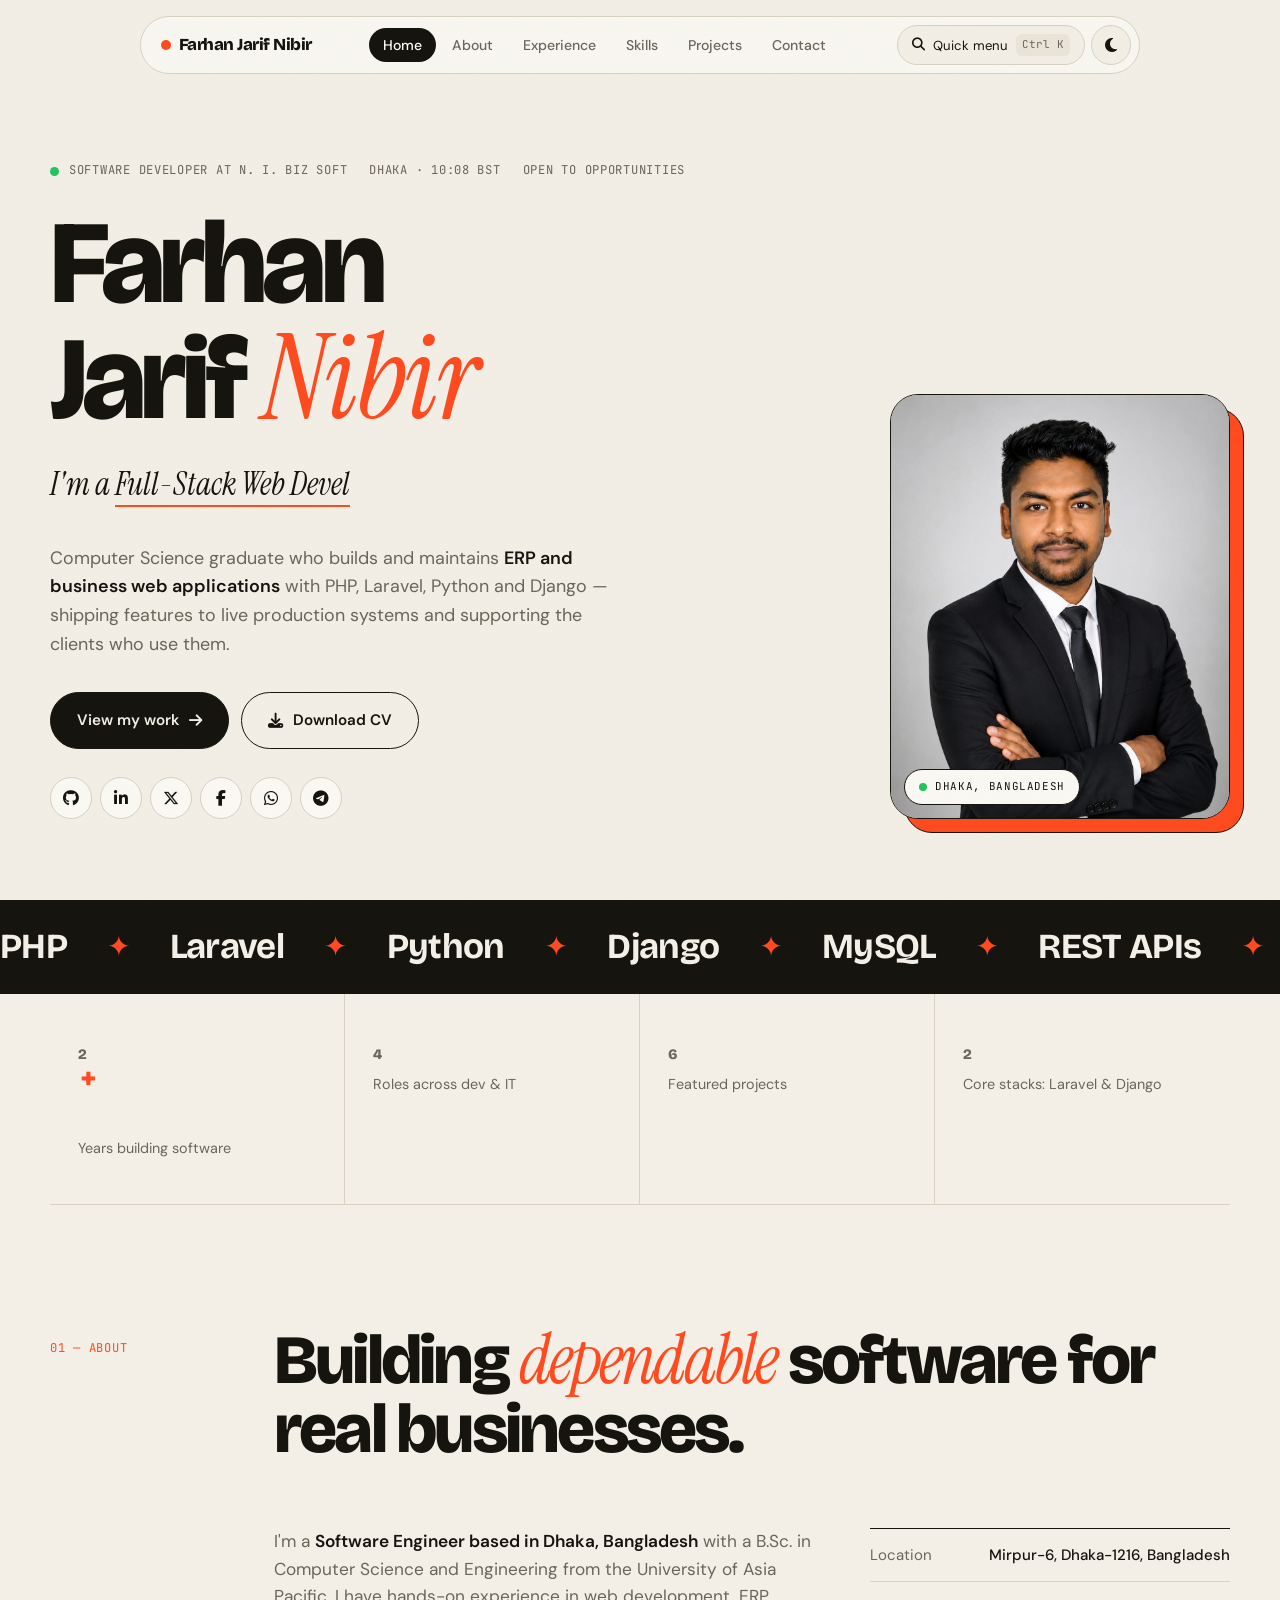
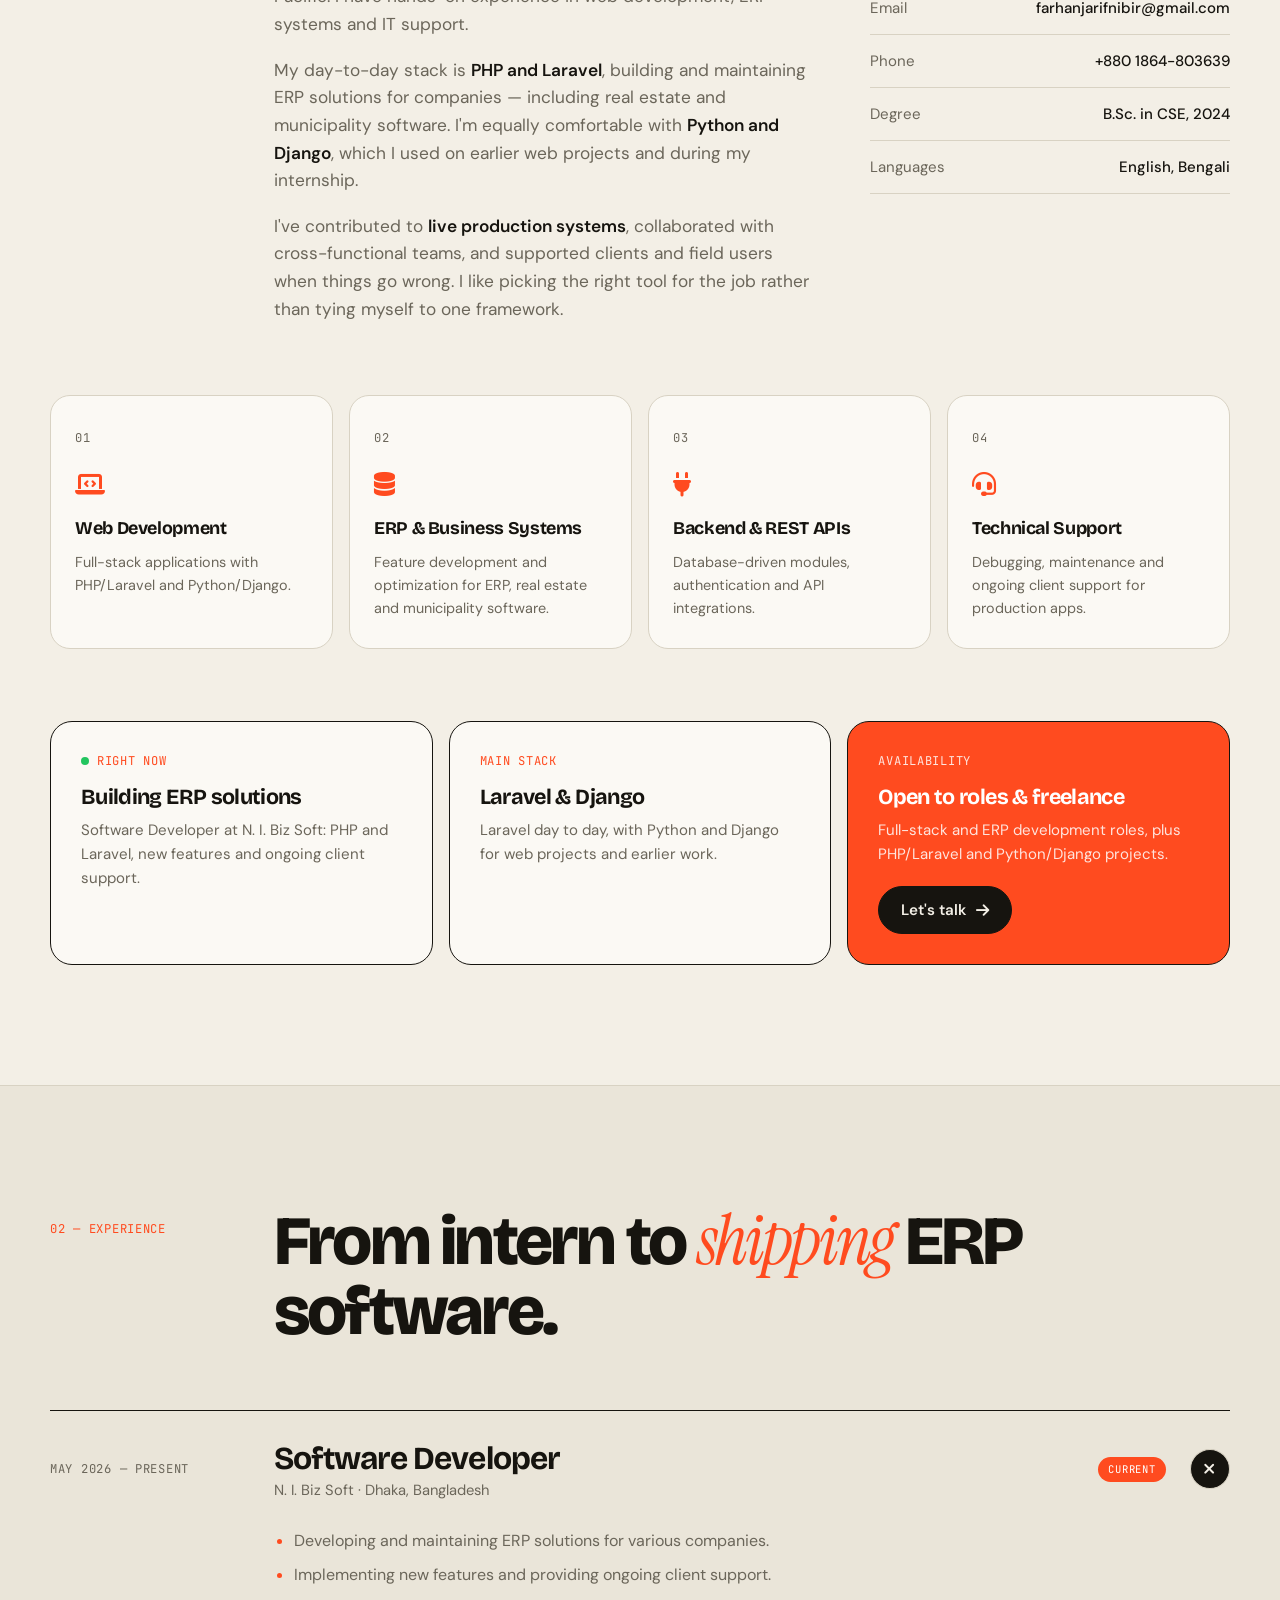
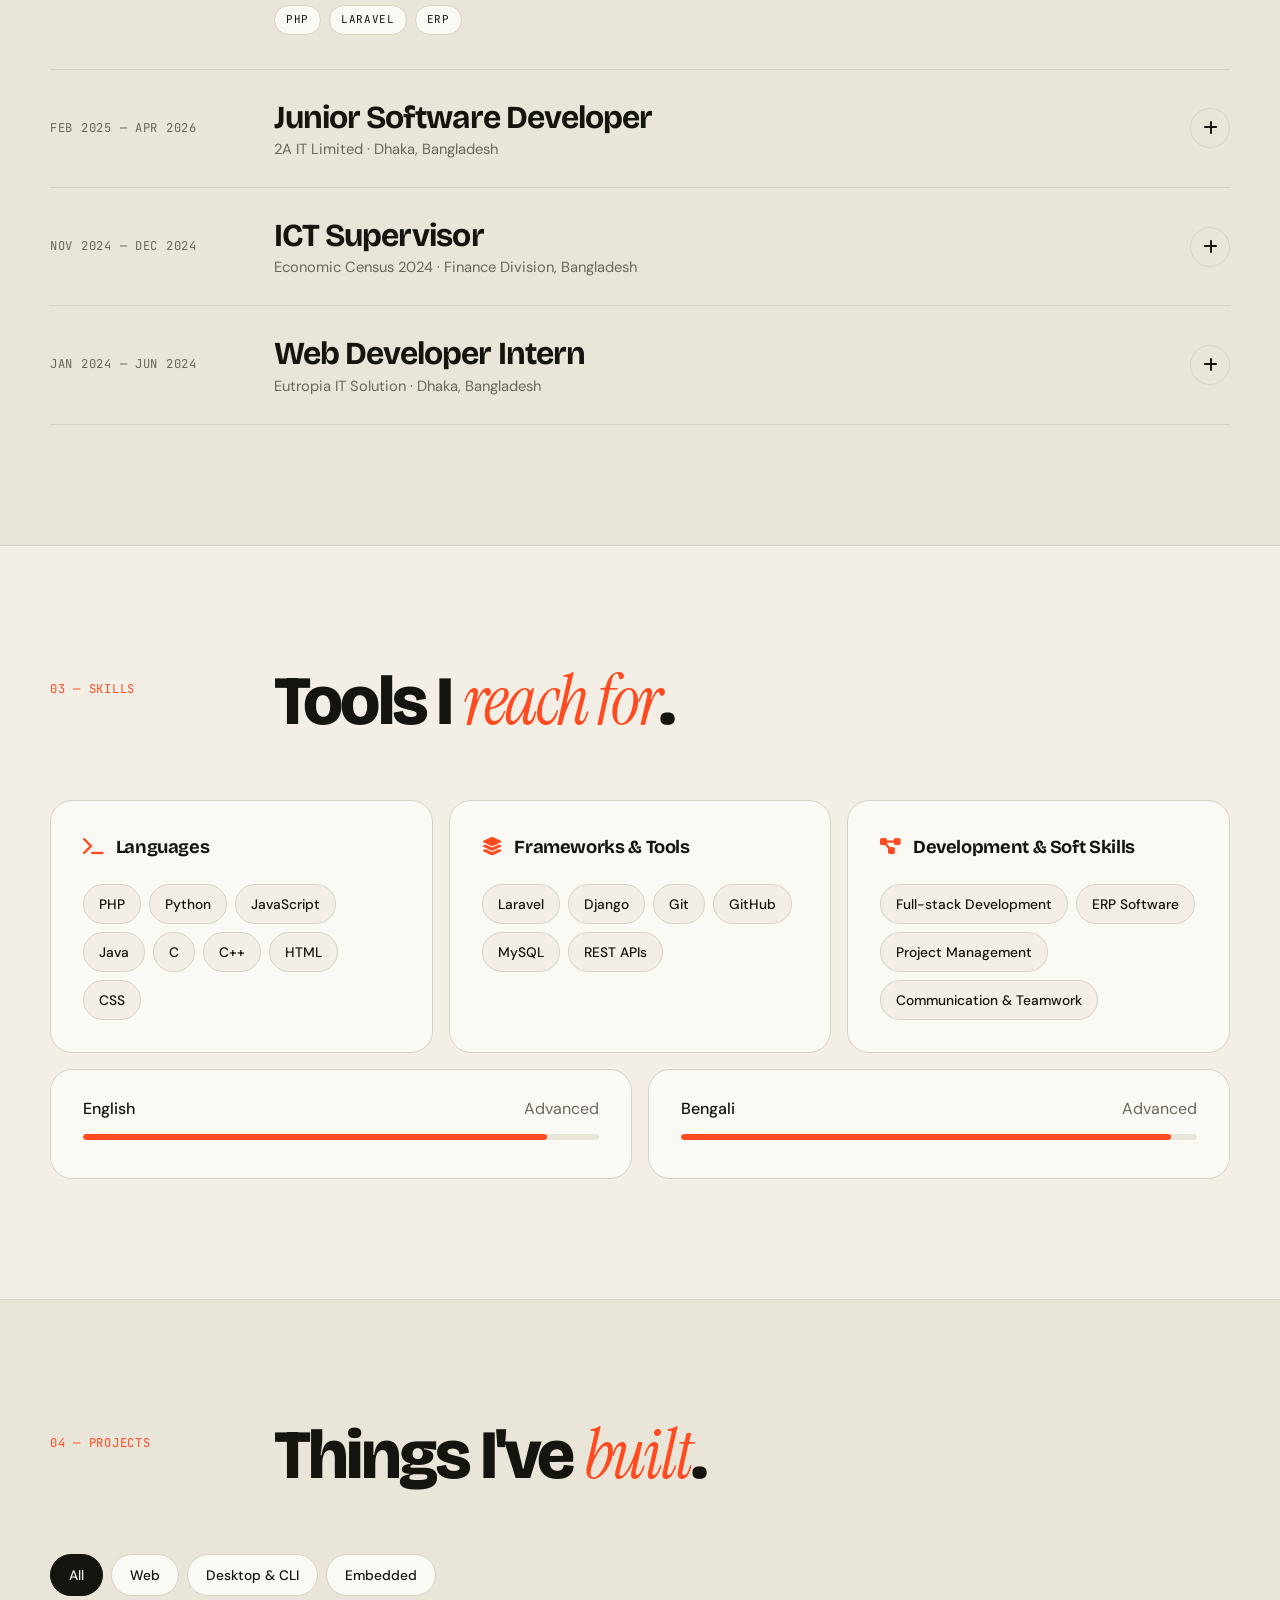
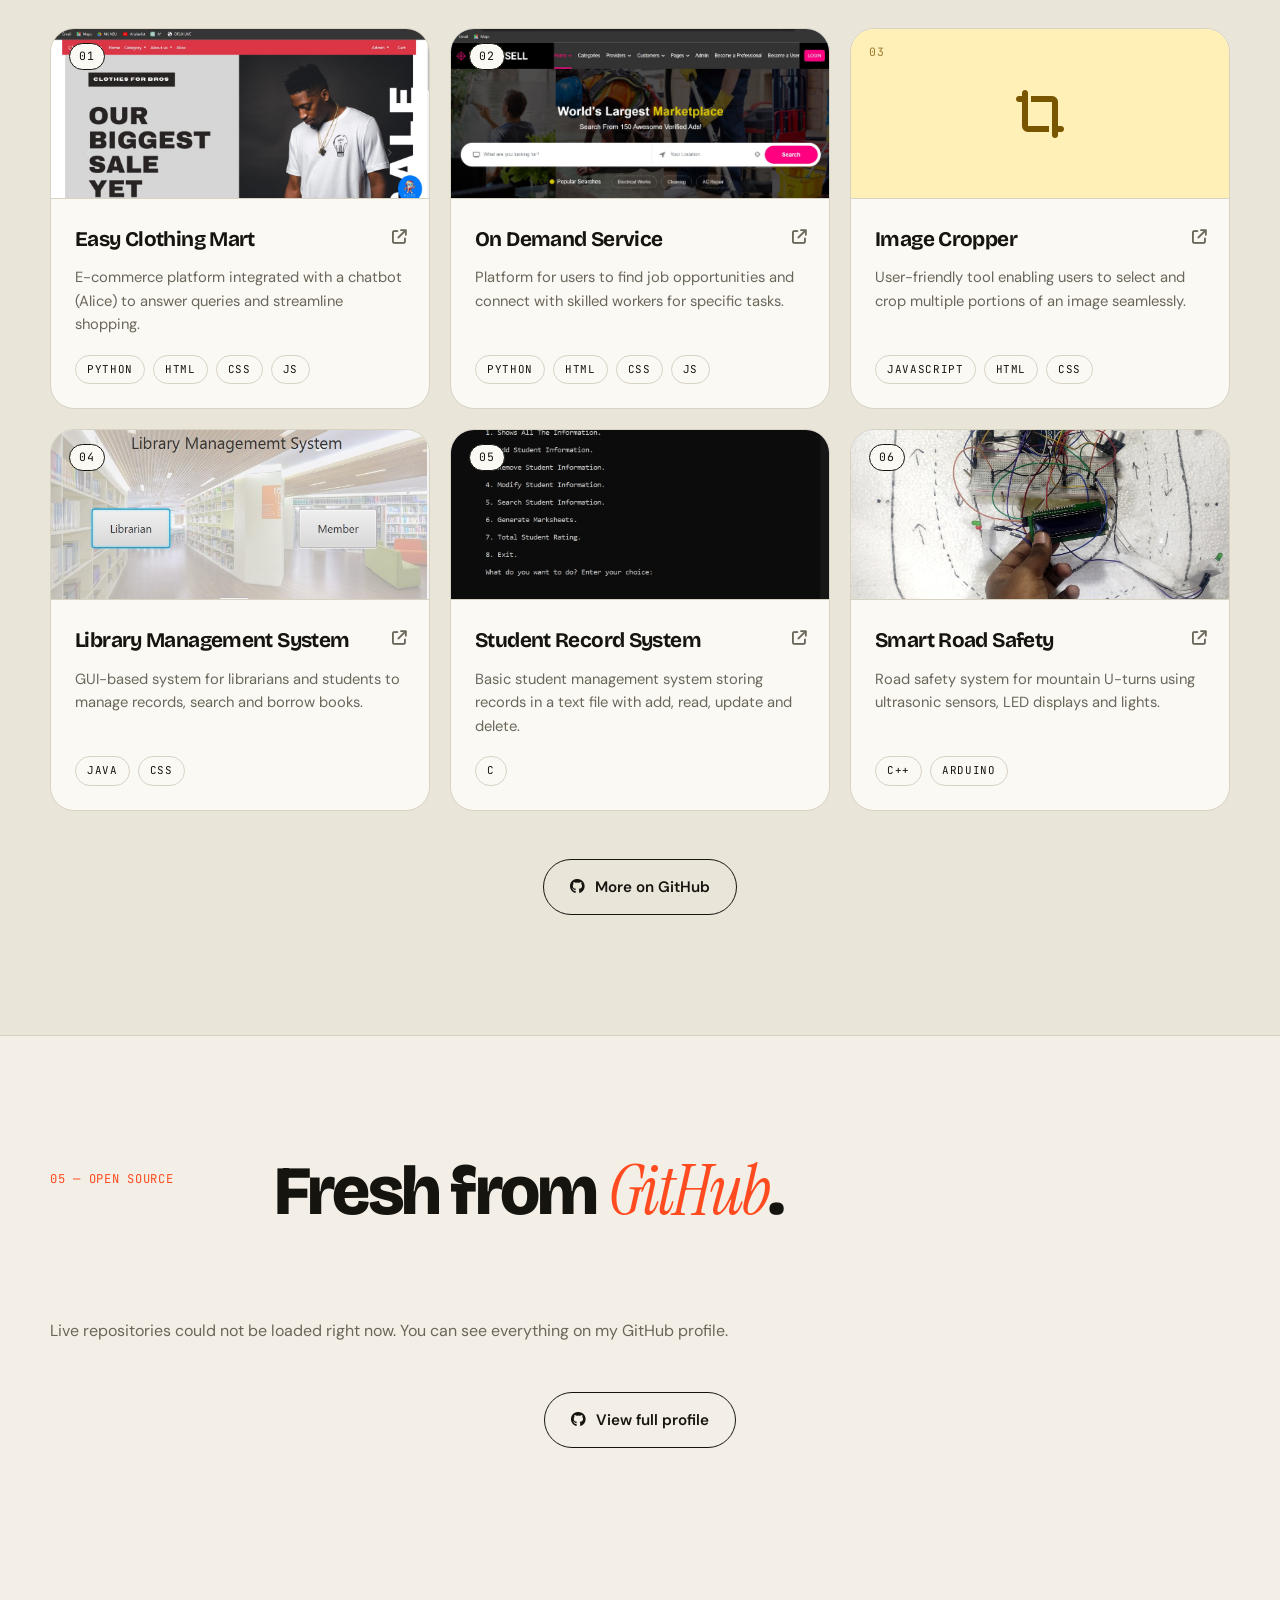
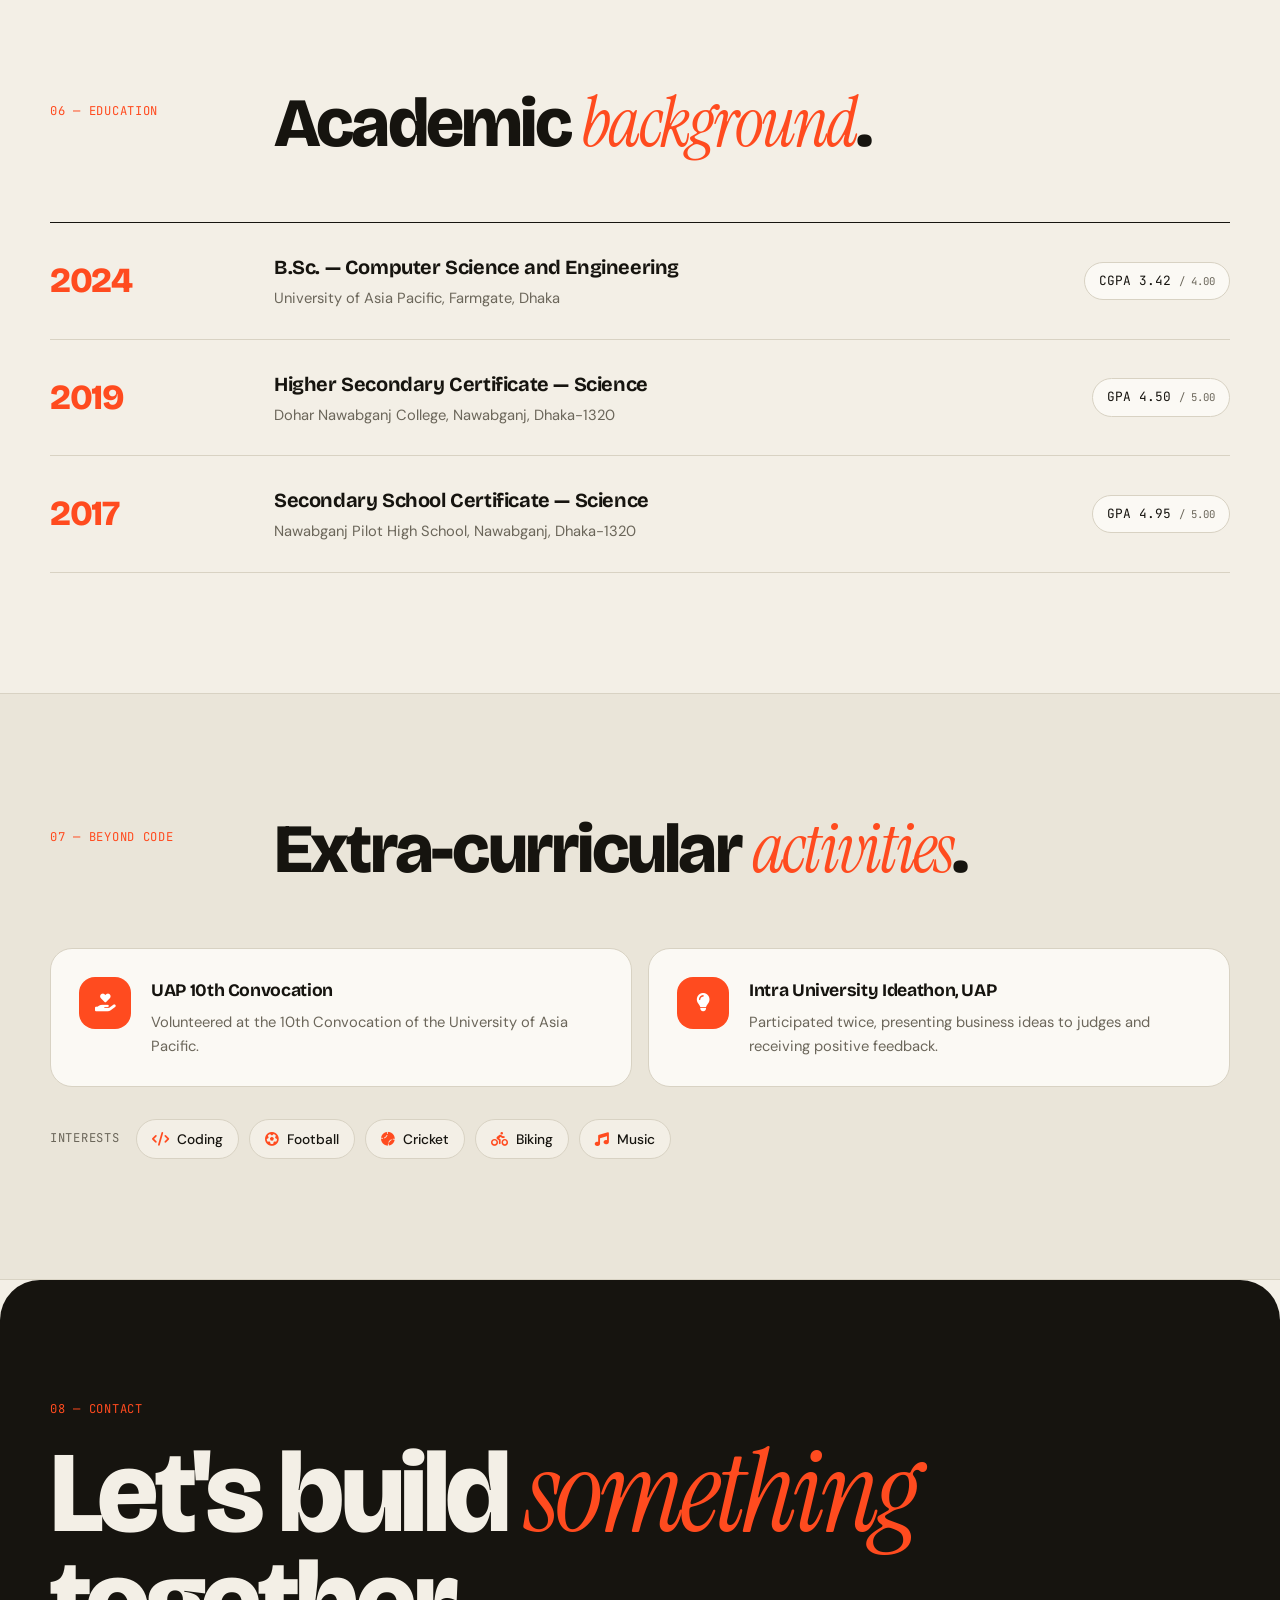
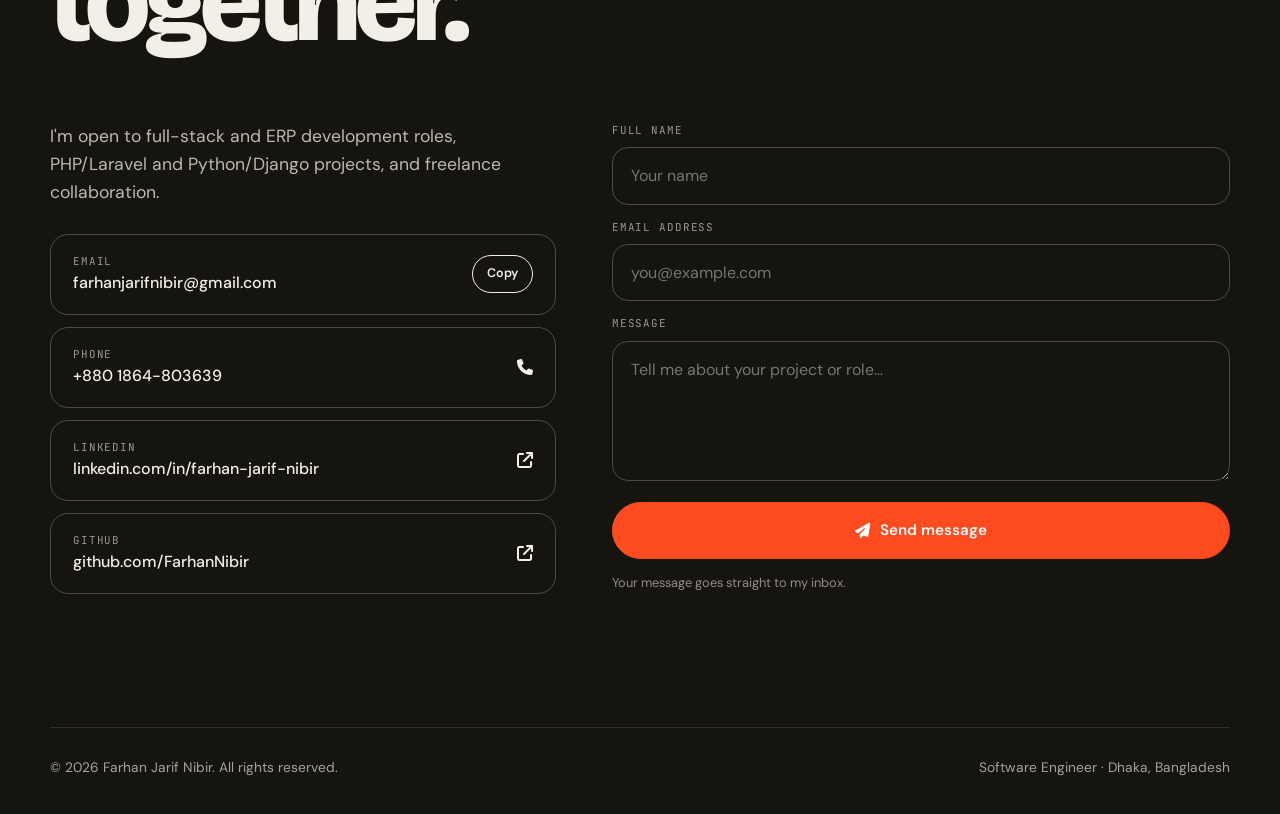
==== commit c69a44e7: "Updated" ====
--- a/index.html
+++ b/index.html
@@ -1143,7 +1143,7 @@
     { g: 'Go to', i: 'fa-graduation-cap', t: 'Education', a: go('#education') },
     { g: 'Go to', i: 'fa-envelope', t: 'Contact', a: go('#contact') },
     { g: 'Actions', i: 'fa-copy', t: 'Copy email address', a: copyEmail },
-    { g: 'Actions', i: 'fa-download', t: 'Download CV', a: open('https://drive.google.com/file/d/1PAu5U7aPC26d5Z8hnl_l8b1Y1uUjf2Ta/view?usp=drive_link') },
+    { g: 'Actions', i: 'fa-download', t: 'Download CV', a: open('https://drive.google.com/file/d/1wQVg094GCGyUKw6VB5W5-n9EC5vJkZiU/view?usp=sharing') },
     { g: 'Actions', i: 'fa-circle-half-stroke', t: 'Toggle light / dark theme', a: toggleTheme },
     { g: 'Links', i: 'fa-brands fa-github', t: 'GitHub', a: open('https://github.com/FarhanNibir') },
     { g: 'Links', i: 'fa-brands fa-linkedin-in', t: 'LinkedIn', a: open('https://www.linkedin.com/in/farhan-jarif-nibir-7a9718253/') },
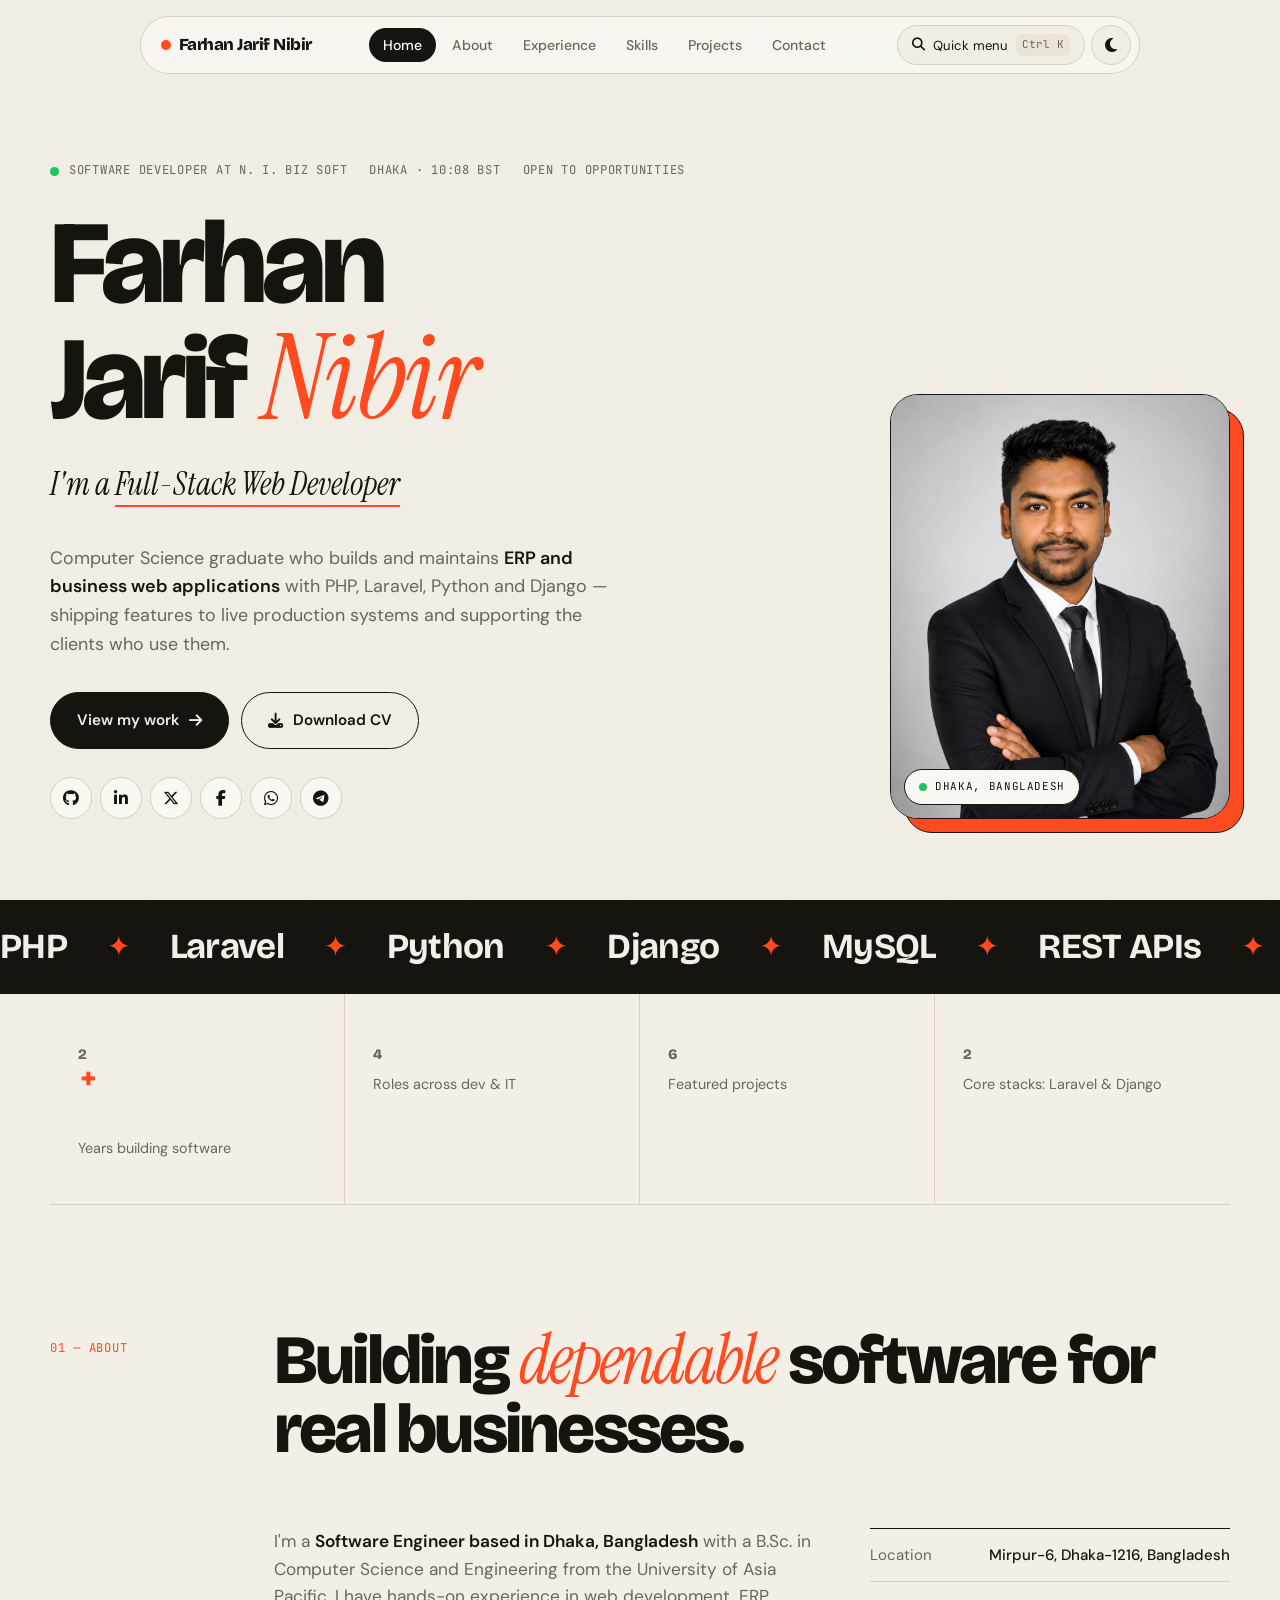
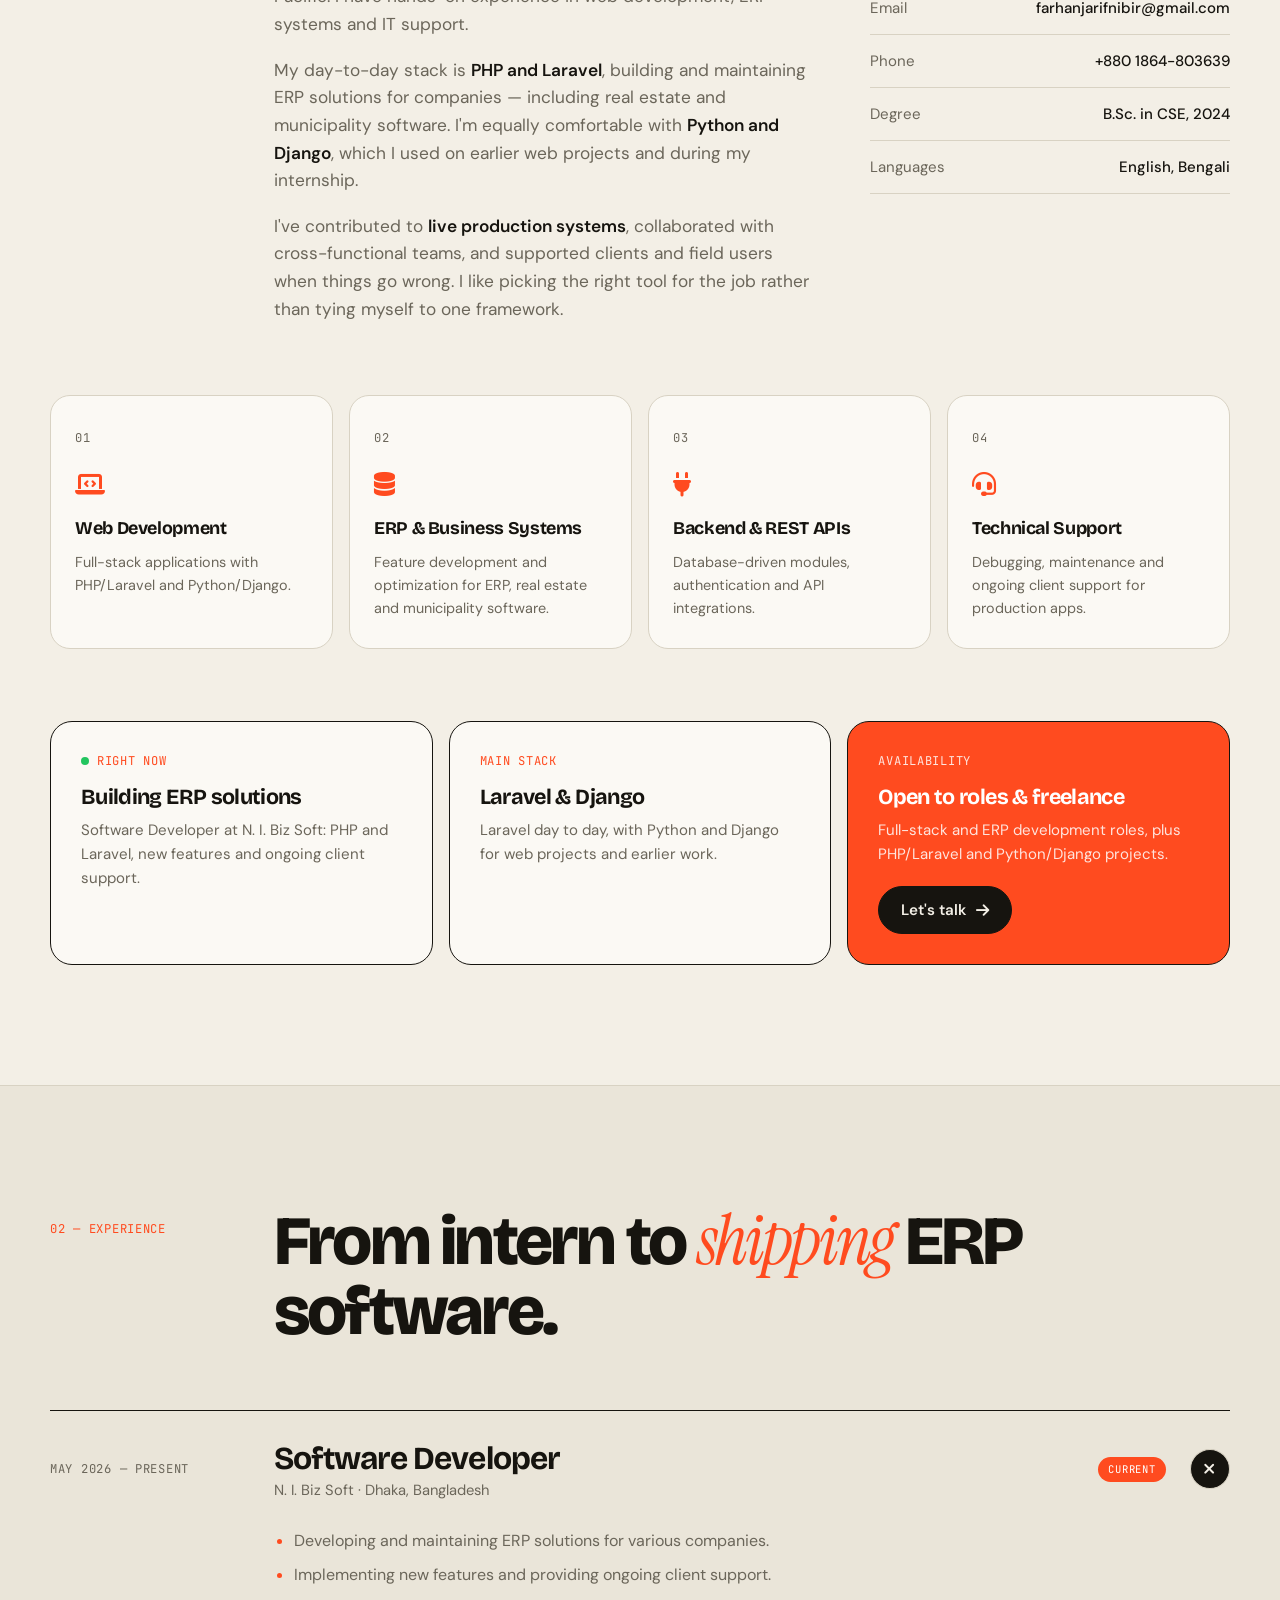
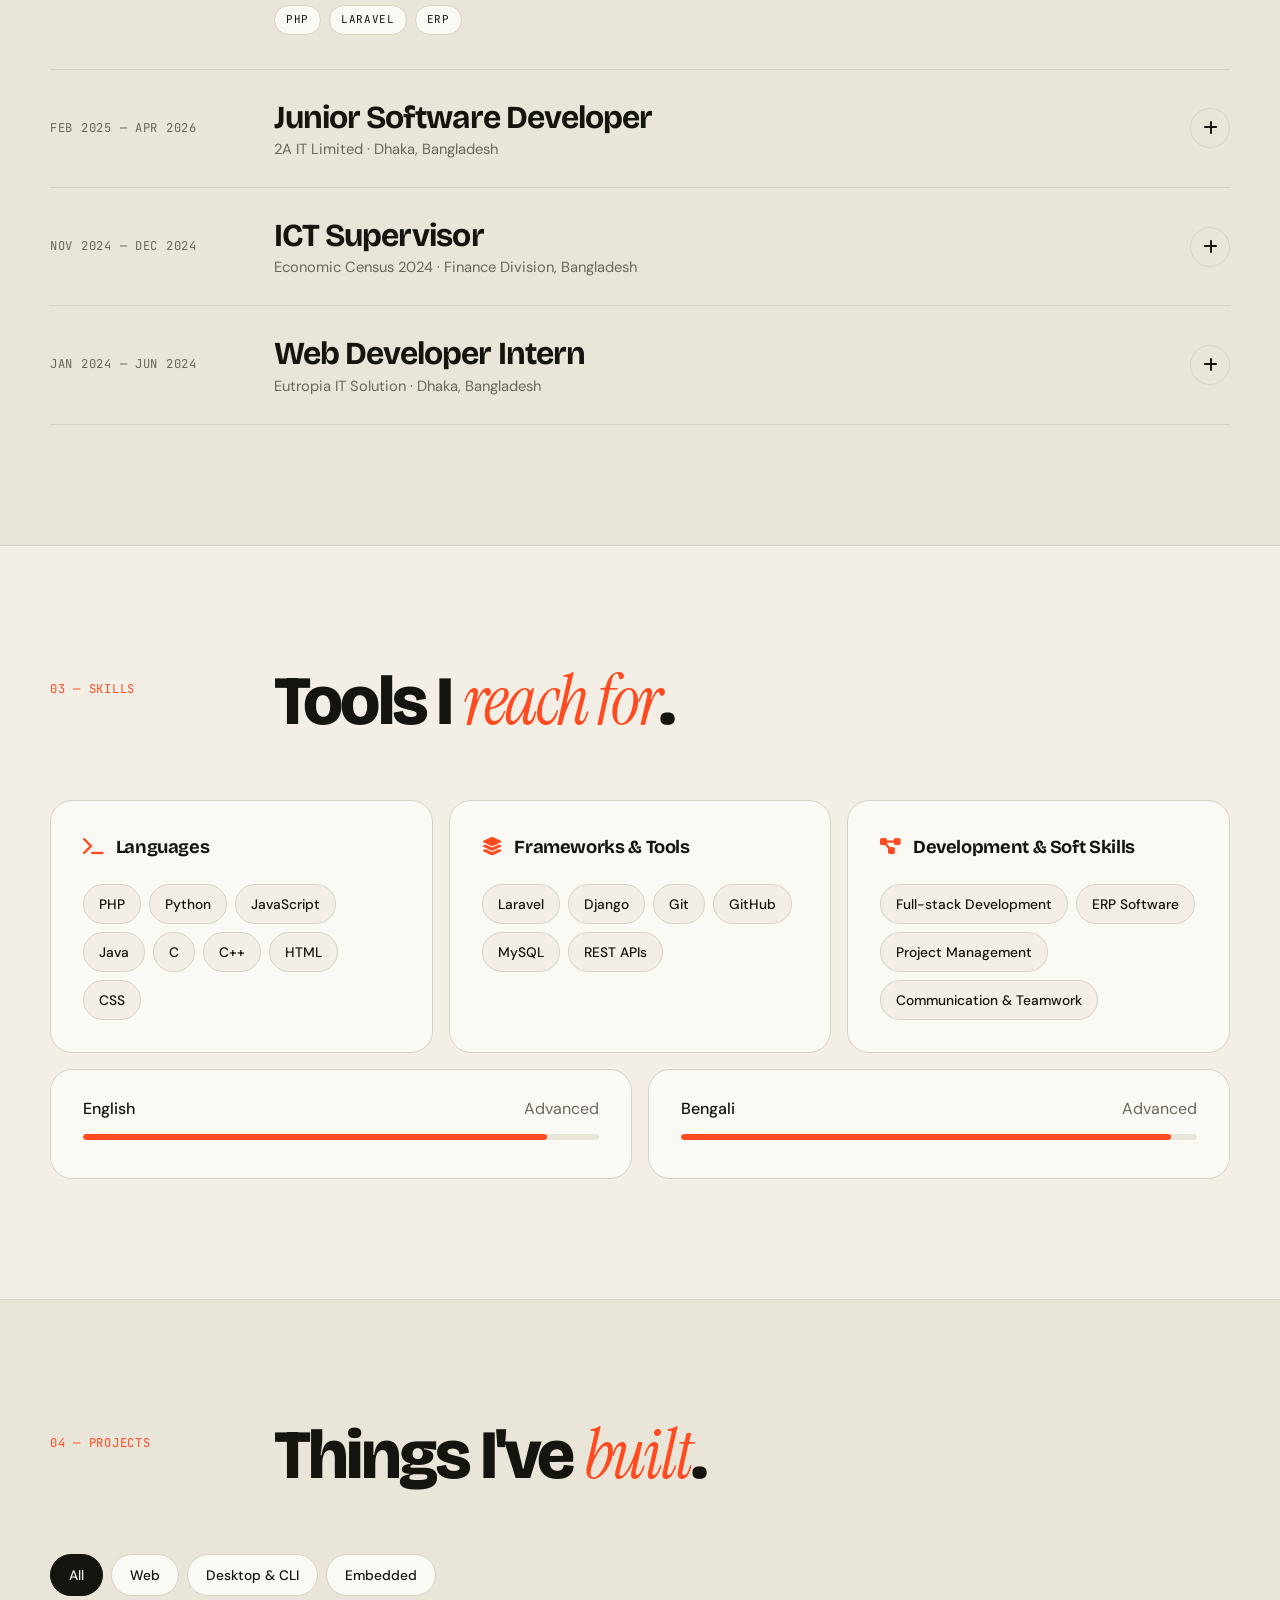
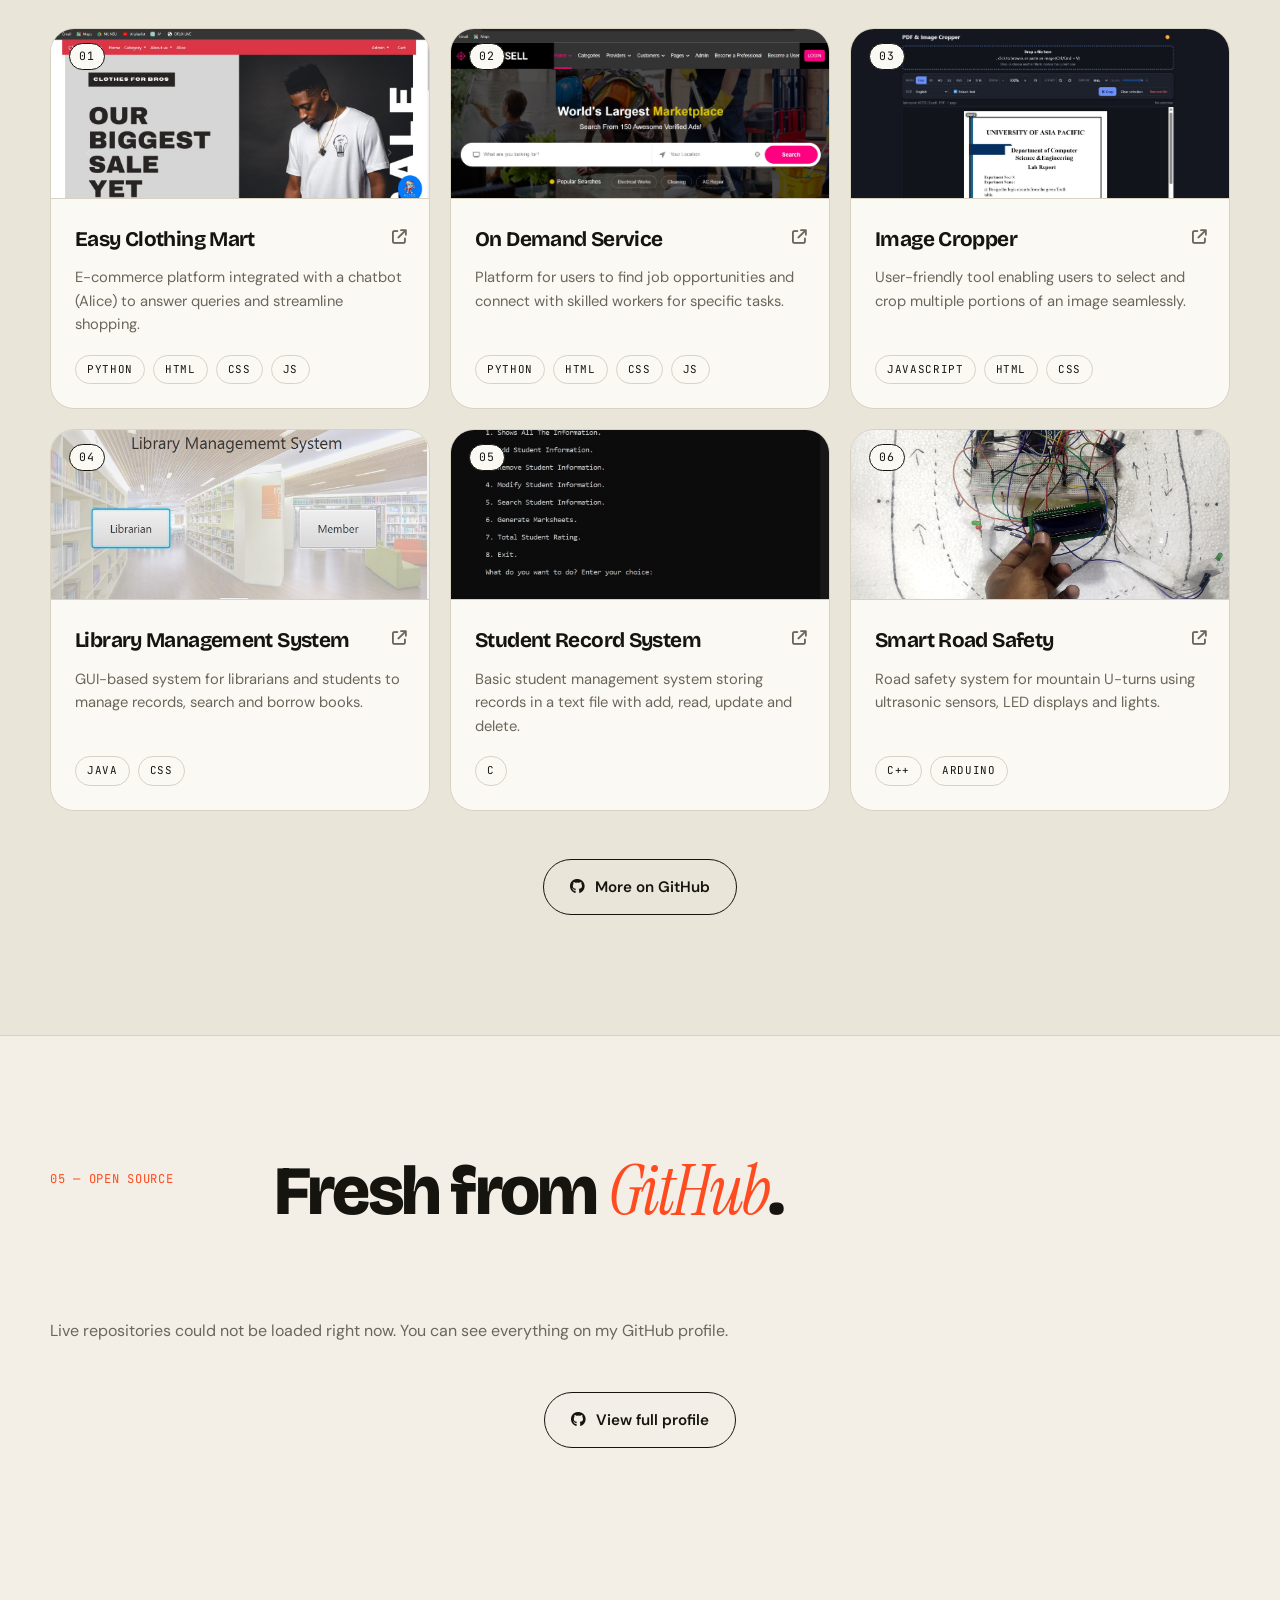
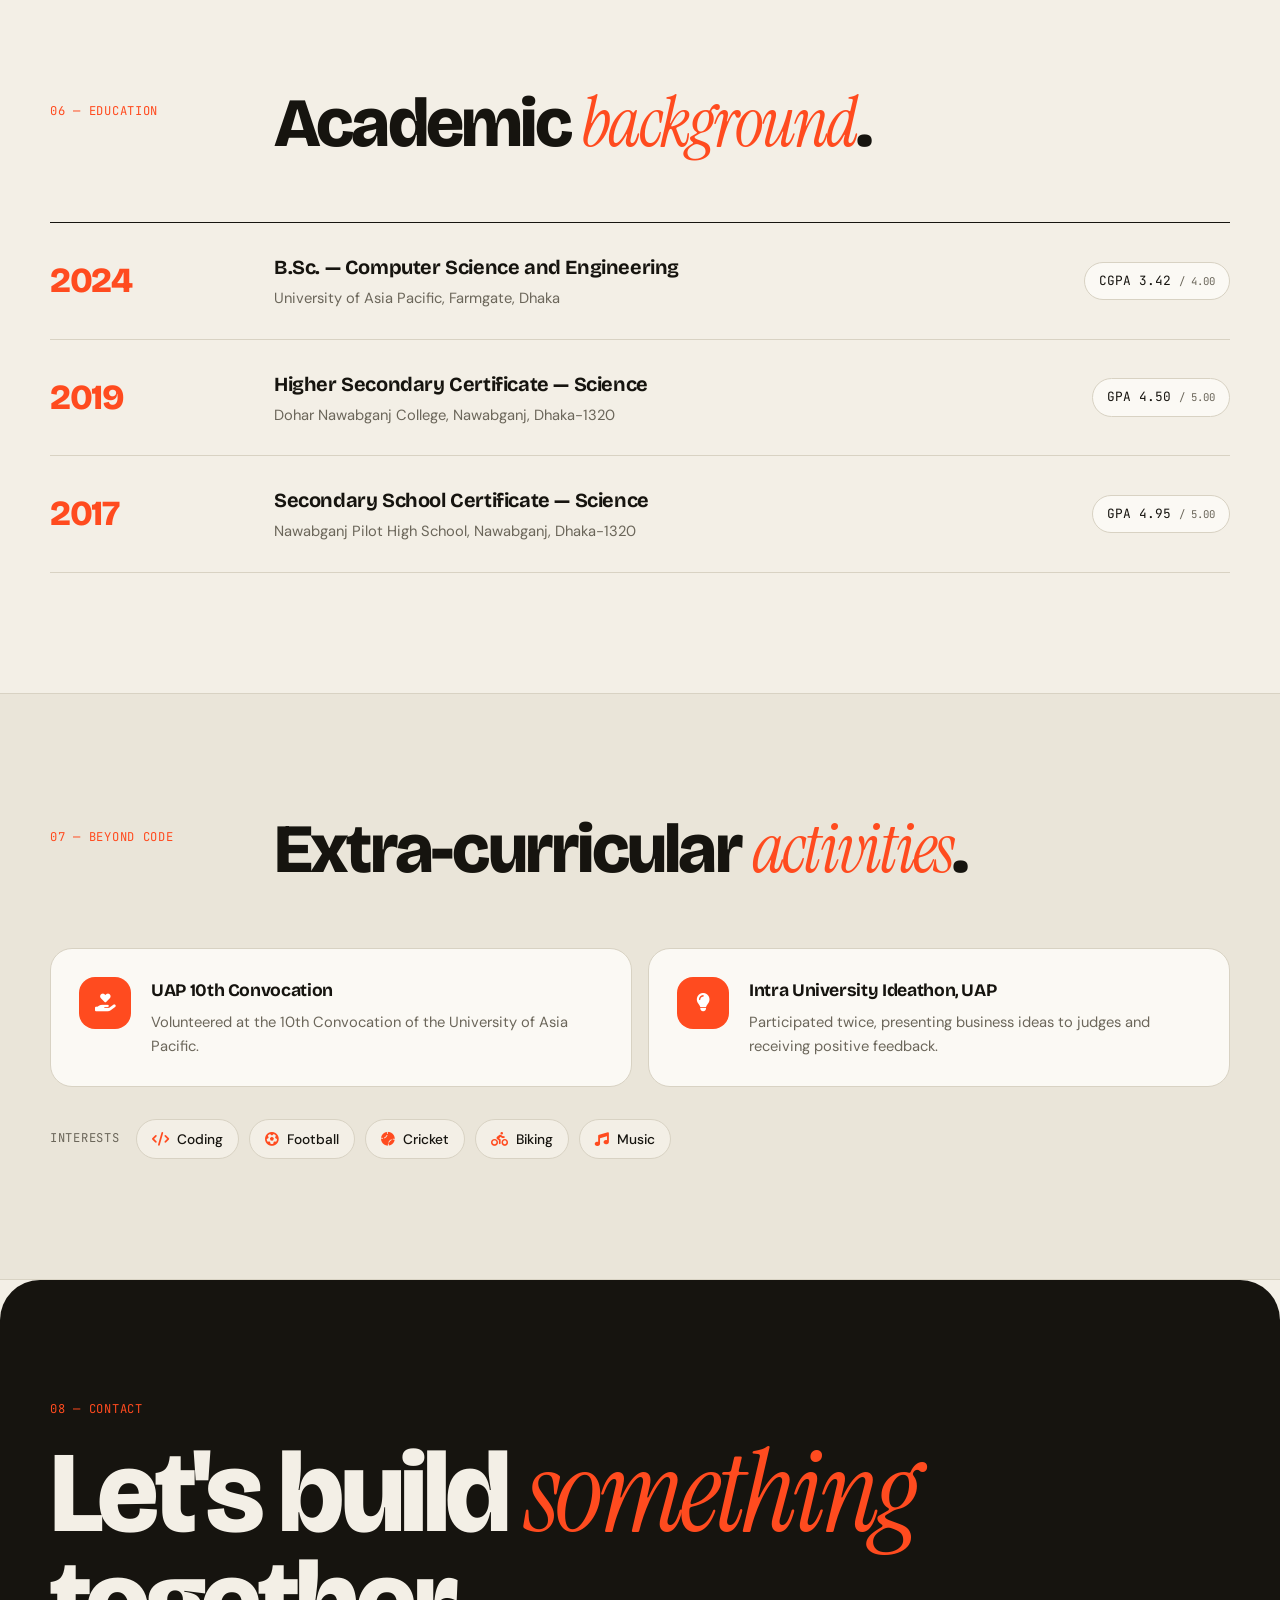
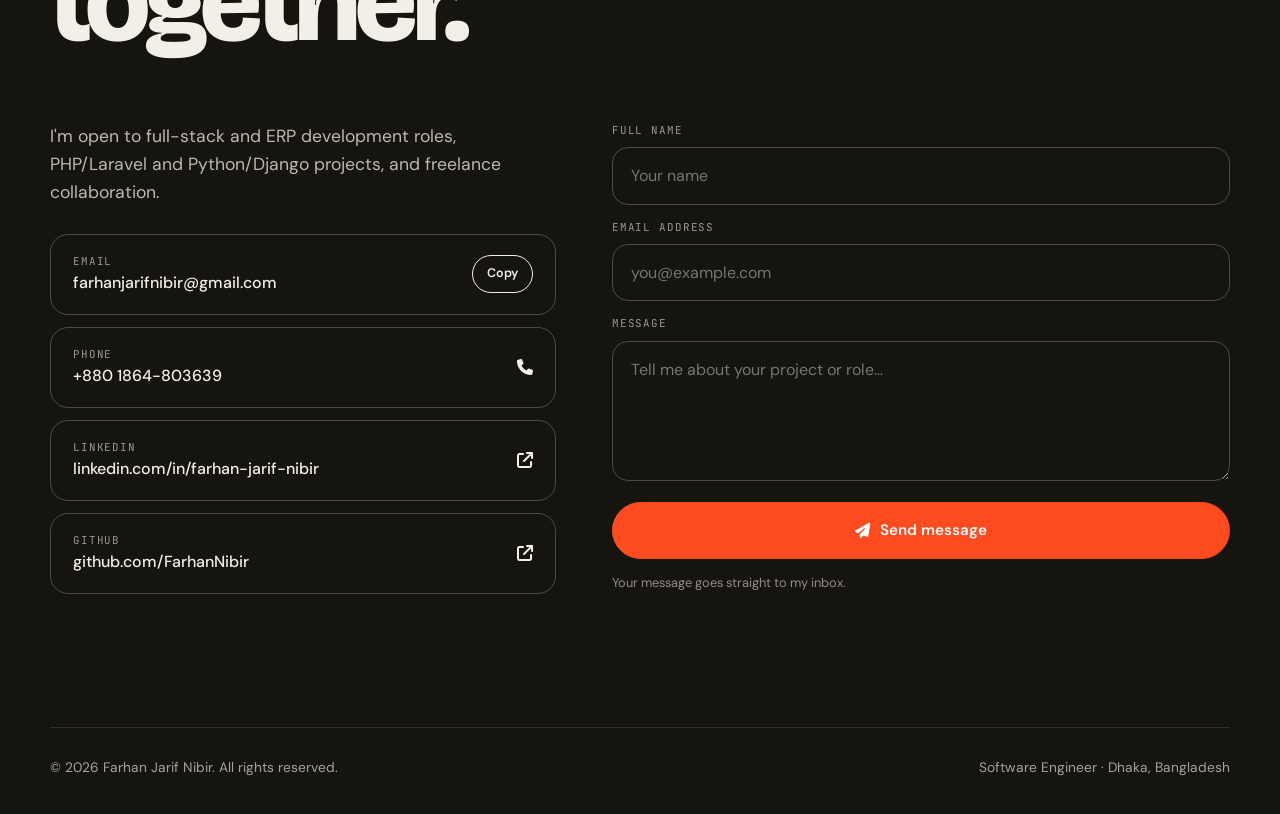
==== commit 2a6922dd: "Updated" ====
--- a/index.html
+++ b/index.html
@@ -493,7 +493,7 @@
         <p class="hero-sub">Computer Science graduate who builds and maintains <strong>ERP and business web applications</strong> with PHP, Laravel, Python and Django — shipping features to live production systems and supporting the clients who use them.</p>
         <div class="cta">
           <a href="#projects" class="btn btn-solid">View my work <i class="fa-solid fa-arrow-right"></i></a>
-          <a href="https://drive.google.com/file/d/1PAu5U7aPC26d5Z8hnl_l8b1Y1uUjf2Ta/view?usp=drive_link" target="_blank" rel="noopener" class="btn btn-line"><i class="fa-solid fa-download"></i> Download CV</a>
+          <a href="https://drive.google.com/file/d/1wQVg094GCGyUKw6VB5W5-n9EC5vJkZiU/view?usp=sharing" target="_blank" rel="noopener" class="btn btn-line"><i class="fa-solid fa-download"></i> Download CV</a>
         </div>
         <div class="socials">
           <a href="https://github.com/FarhanNibir" target="_blank" rel="noopener" aria-label="GitHub"><i class="fa-brands fa-github"></i></a>
@@ -713,8 +713,8 @@
           <p>Platform for users to find job opportunities and connect with skilled workers for specific tasks.</p>
           <div class="tags"><span class="tag">Python</span><span class="tag">HTML</span><span class="tag">CSS</span><span class="tag">JS</span></div></div>
       </a>
-      <a class="proj reveal d2" data-cat="web" href="https://github.com/FarhanNibir" target="_blank" rel="noopener">
-        <div class="proj-art a3" data-n="03"><i class="fa-solid fa-crop-simple"></i><img class="shot" src="images/portfolio/image-cropper.png" alt="" loading="lazy" onerror="this.remove()" onload="this.parentNode.classList.add('has-shot')"></div>
+      <a class="proj reveal d2" data-cat="web" href="https://farhannibir.github.io/Cropper" target="_blank" rel="noopener">
+        <div class="proj-art a3" data-n="03"><i class="fa-solid fa-crop-simple"></i><img class="shot" src="images/portfolio/13.jpg" alt="" loading="lazy" onerror="this.remove()" onload="this.parentNode.classList.add('has-shot')"></div>
         <div class="proj-body"><h3>Image Cropper <i class="fa-solid fa-arrow-up-right-from-square"></i></h3>
           <p>User-friendly tool enabling users to select and crop multiple portions of an image seamlessly.</p>
           <div class="tags"><span class="tag">JavaScript</span><span class="tag">HTML</span><span class="tag">CSS</span></div></div>
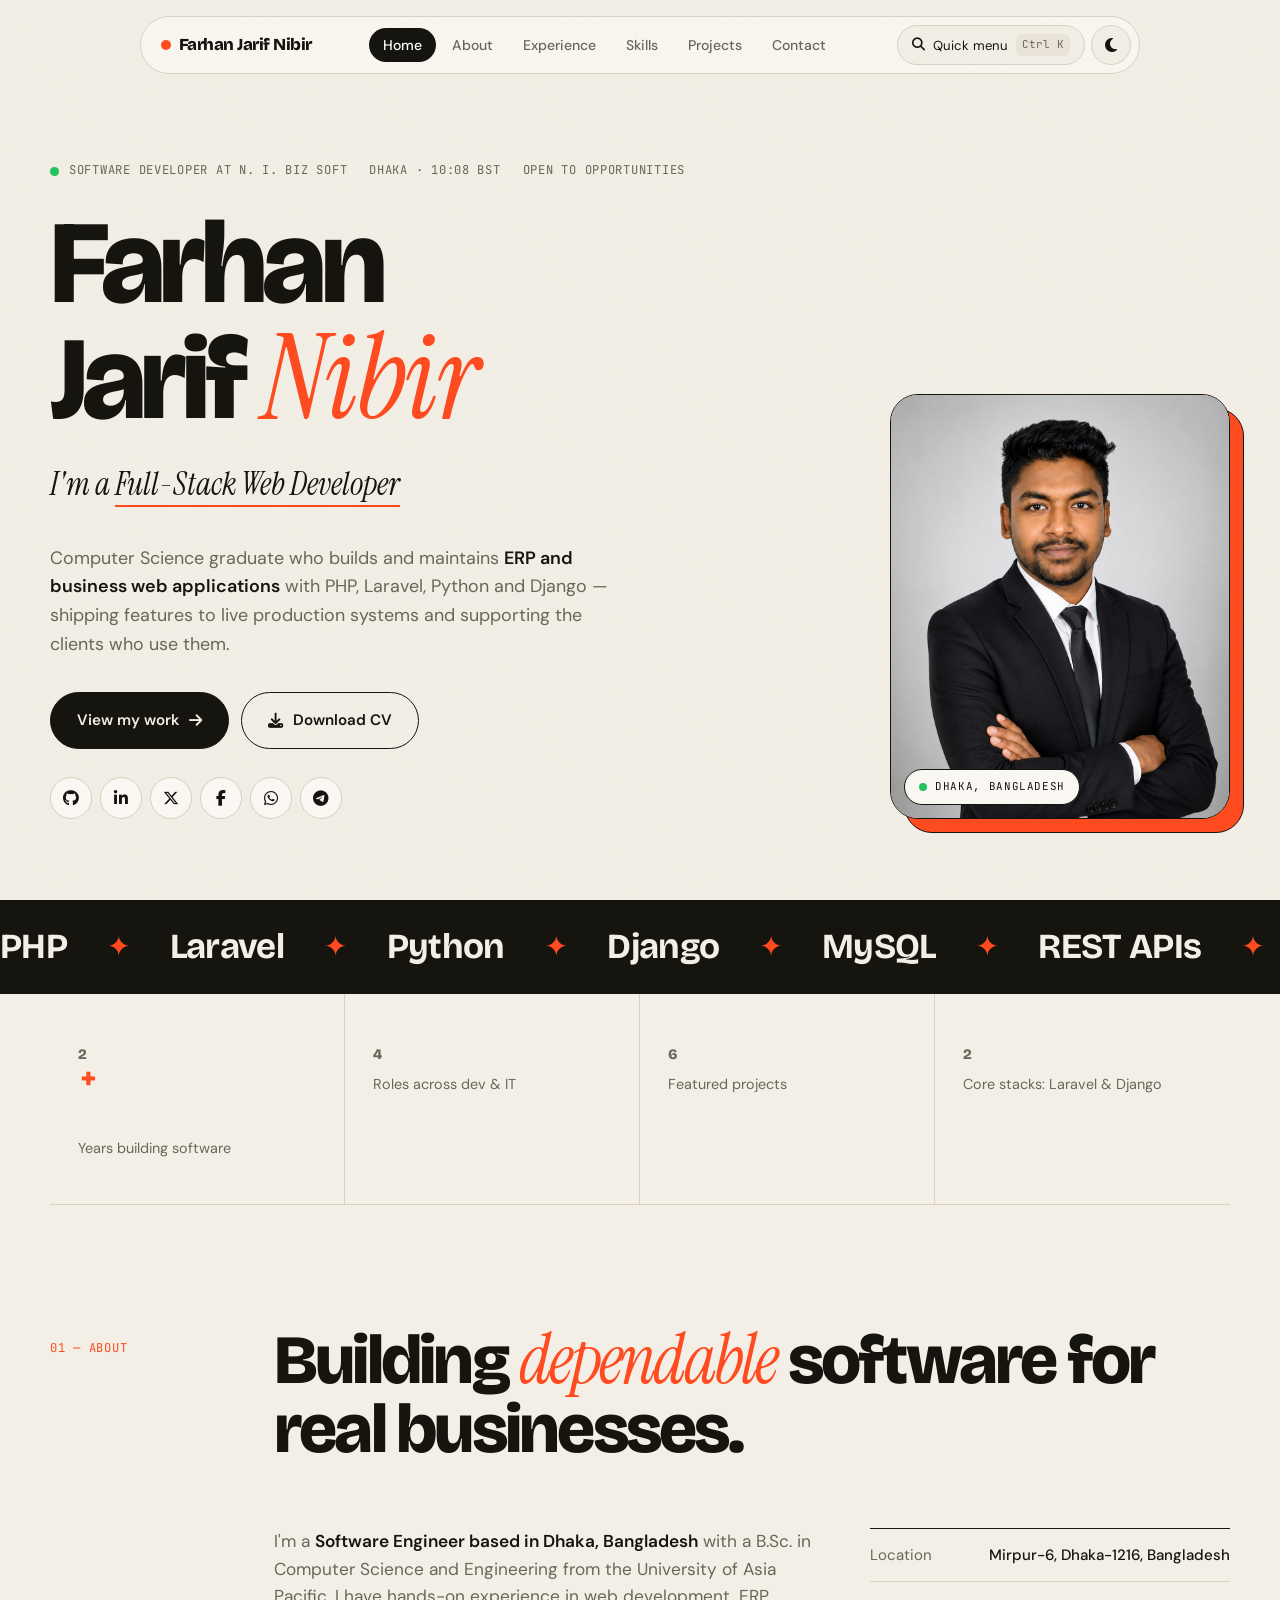
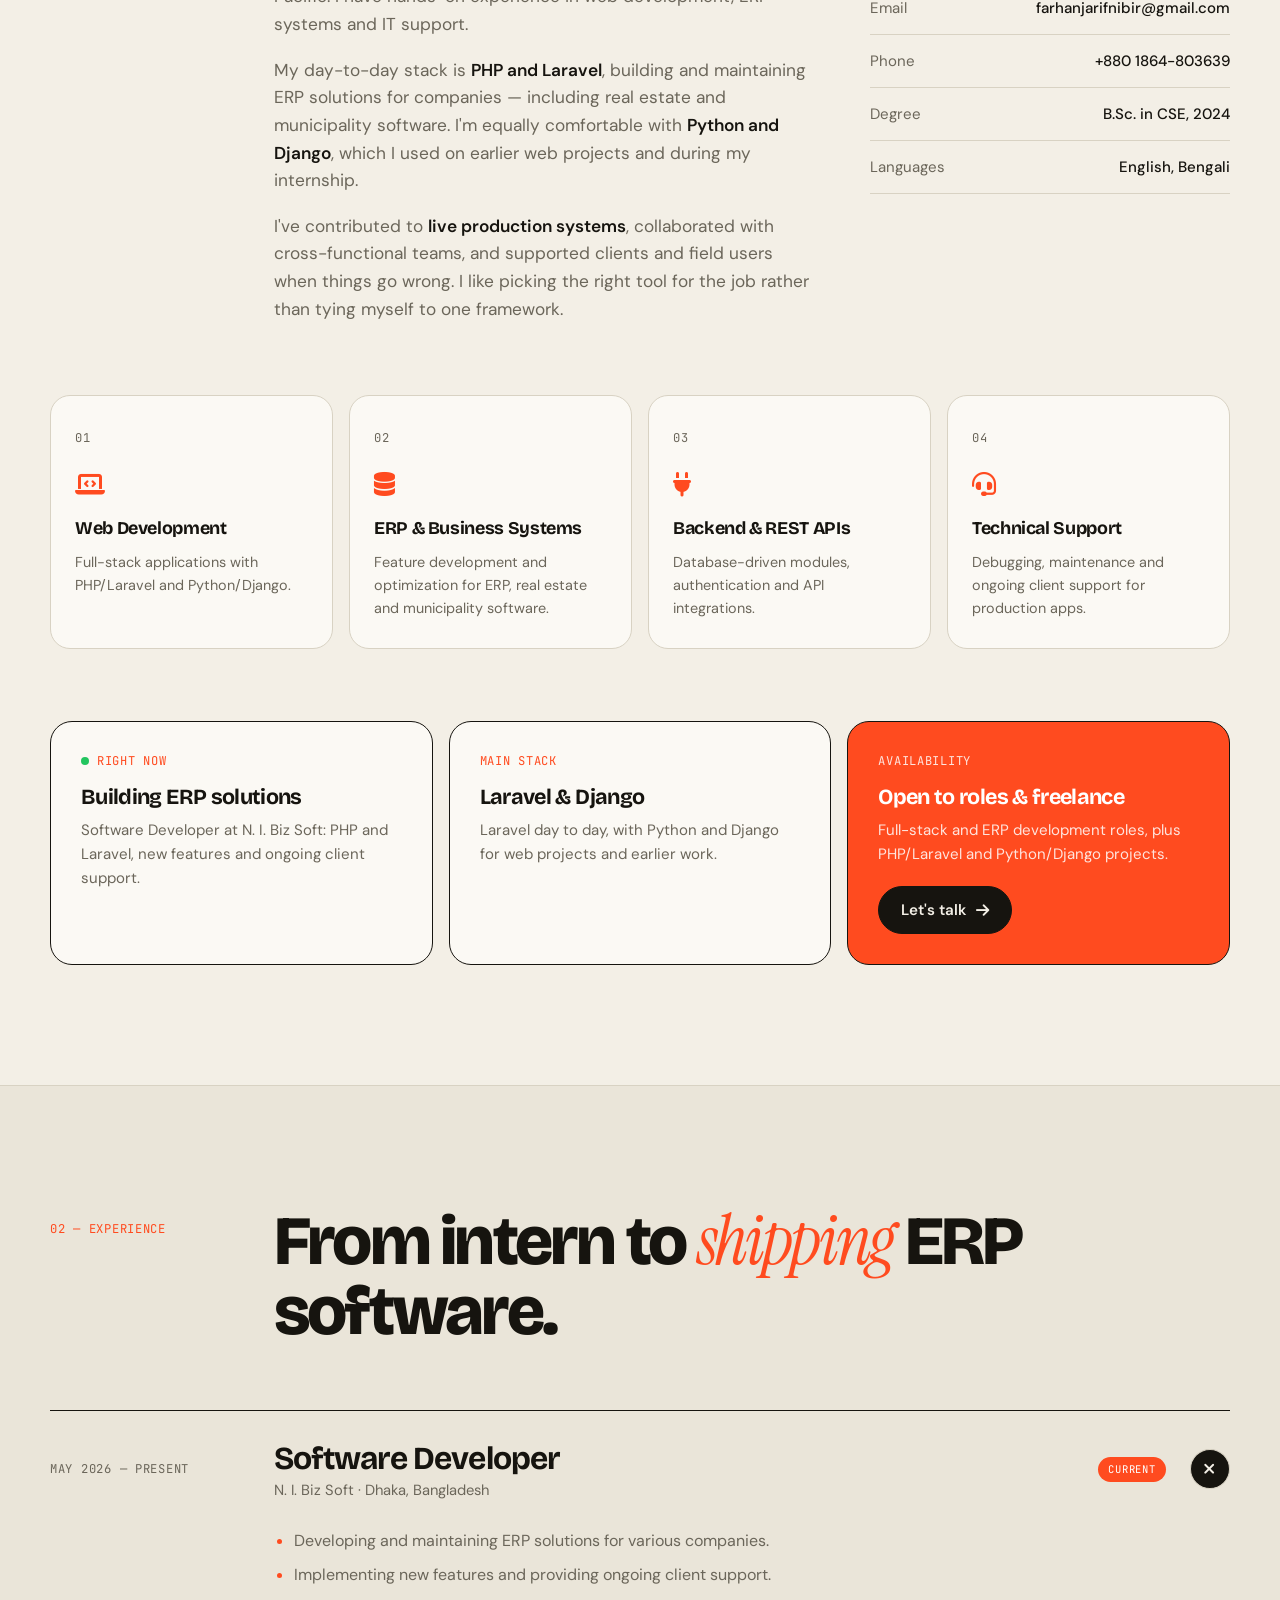
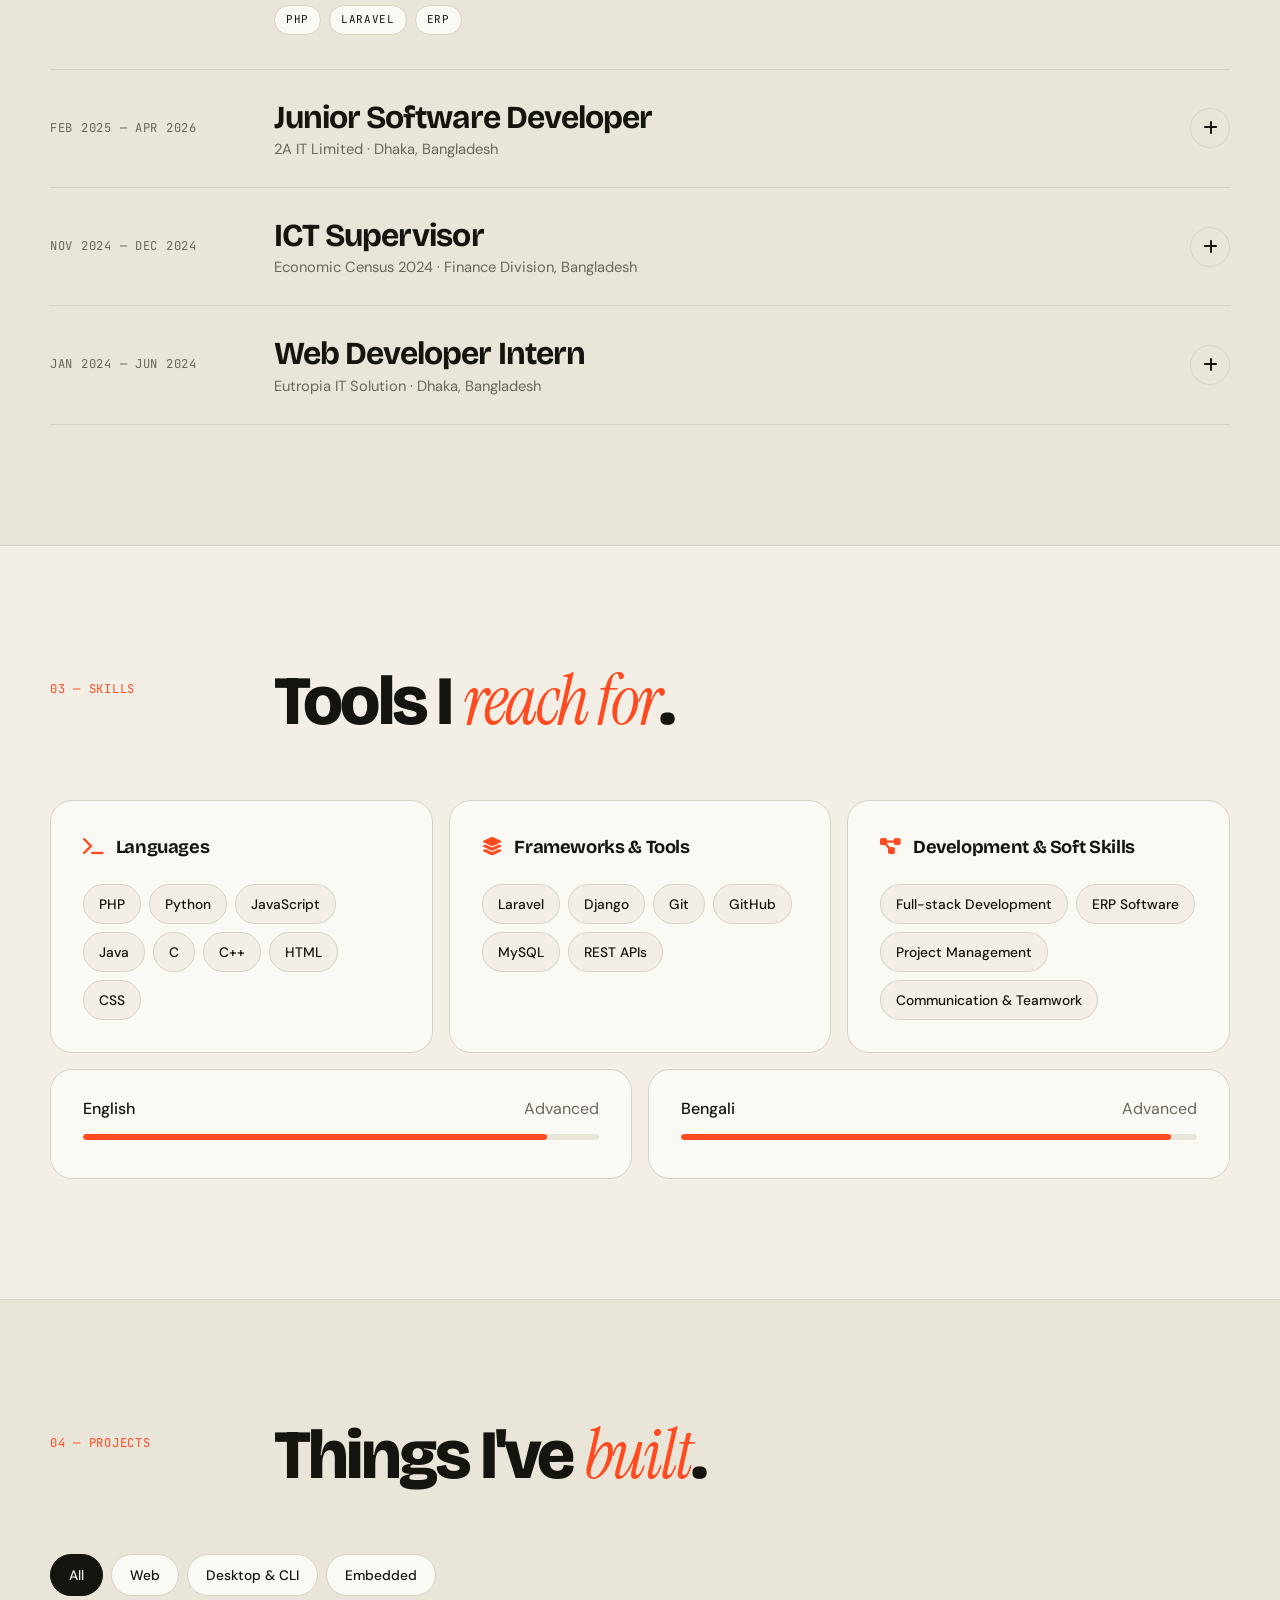
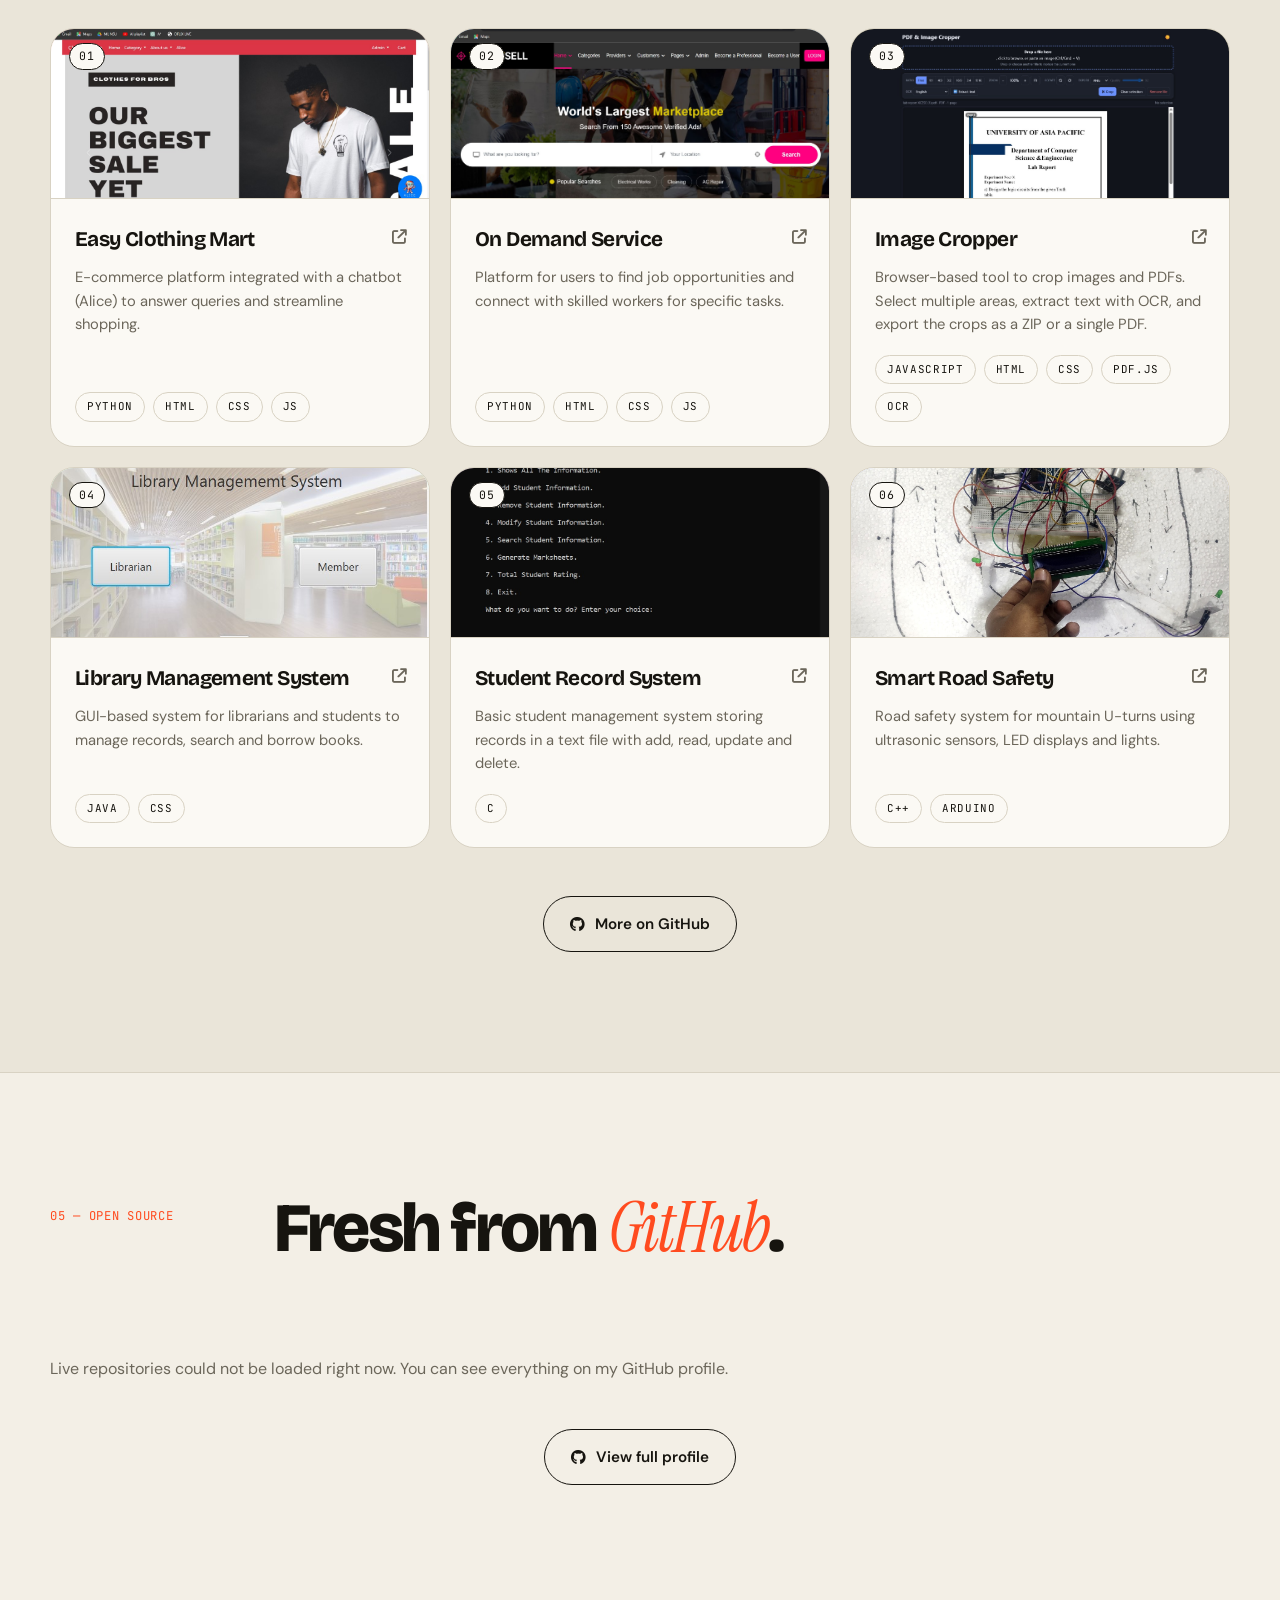
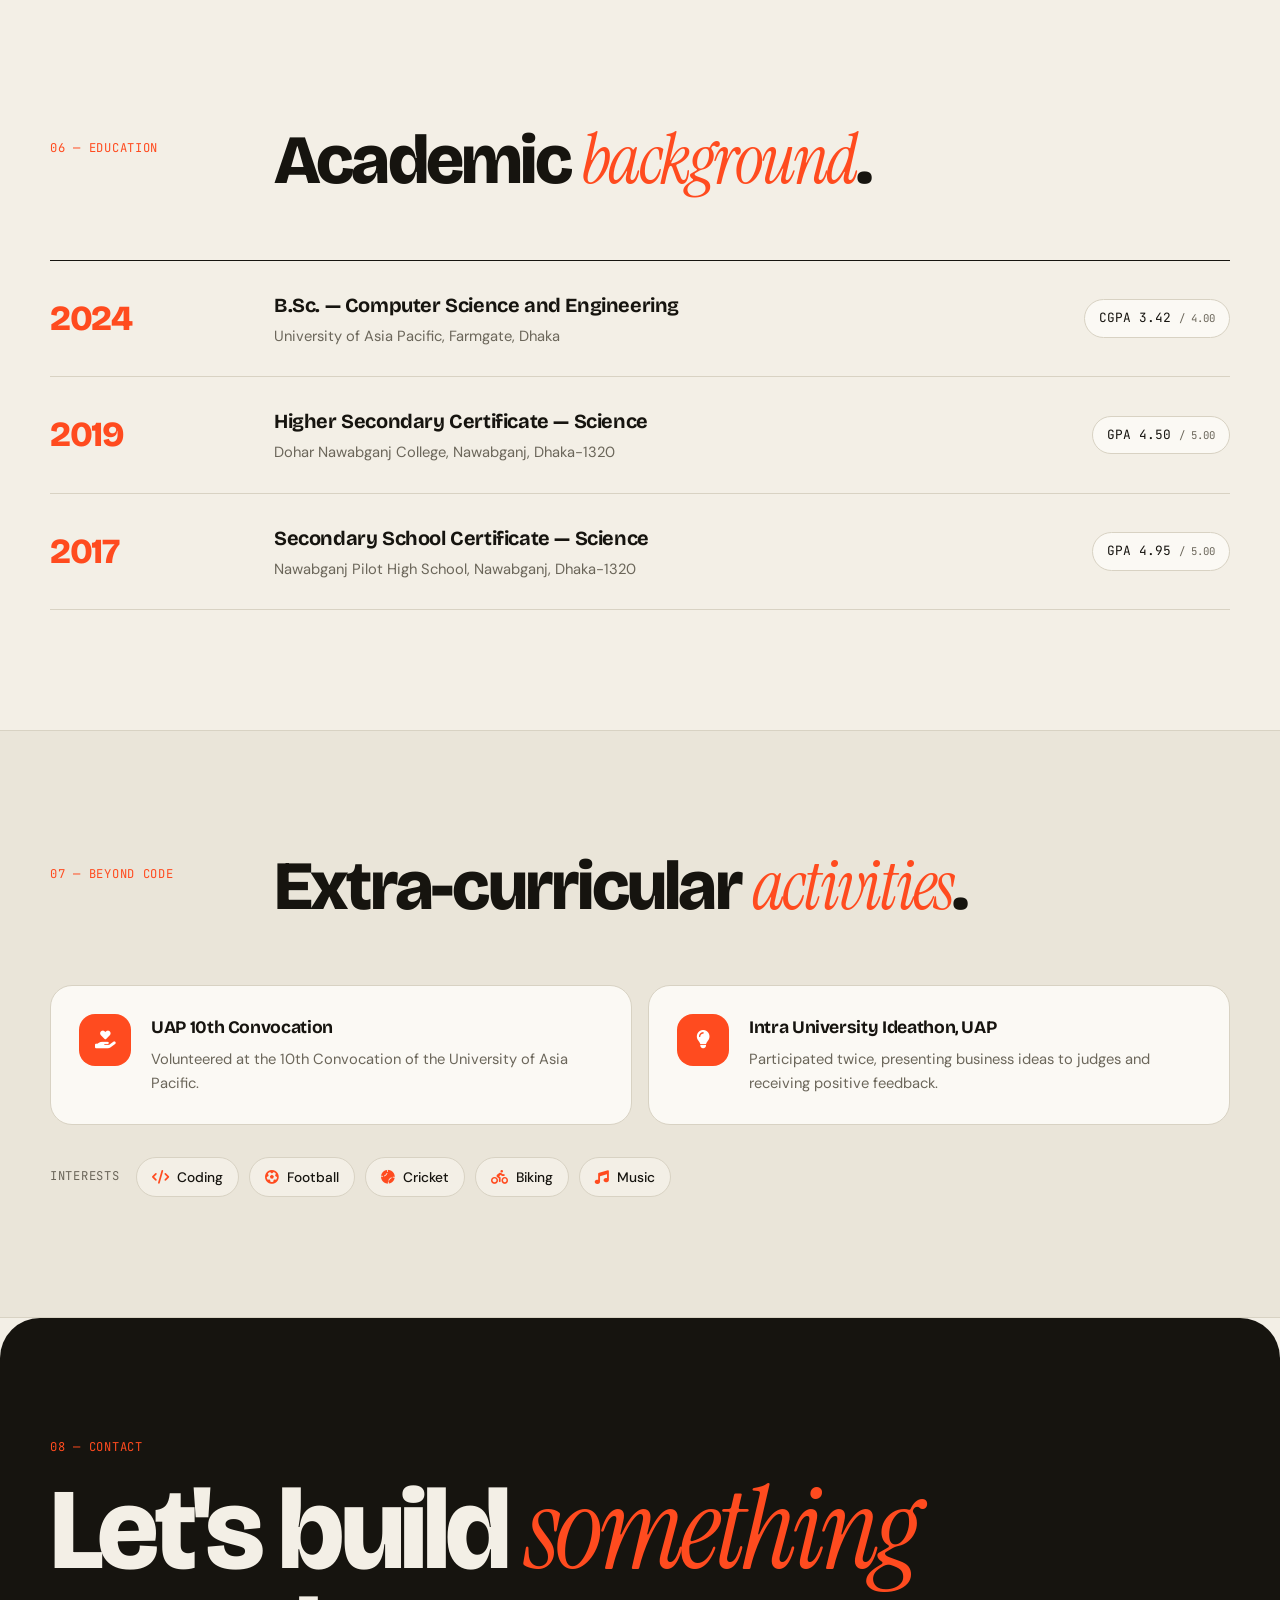
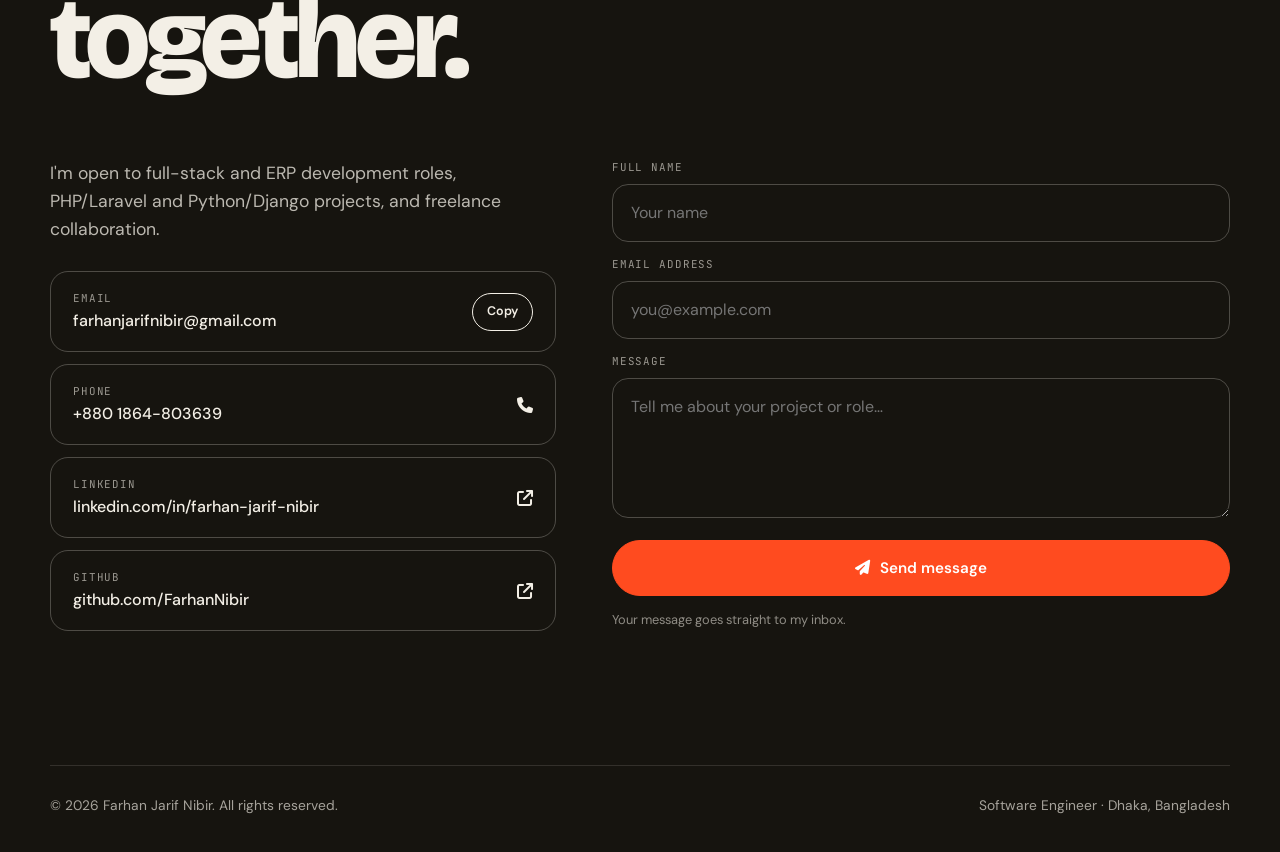
==== commit 2b6a74c9: "Updated" ====
--- a/index.html
+++ b/index.html
@@ -716,8 +716,8 @@
       <a class="proj reveal d2" data-cat="web" href="https://farhannibir.github.io/Cropper" target="_blank" rel="noopener">
         <div class="proj-art a3" data-n="03"><i class="fa-solid fa-crop-simple"></i><img class="shot" src="images/portfolio/13.jpg" alt="" loading="lazy" onerror="this.remove()" onload="this.parentNode.classList.add('has-shot')"></div>
         <div class="proj-body"><h3>Image Cropper <i class="fa-solid fa-arrow-up-right-from-square"></i></h3>
-          <p>User-friendly tool enabling users to select and crop multiple portions of an image seamlessly.</p>
-          <div class="tags"><span class="tag">JavaScript</span><span class="tag">HTML</span><span class="tag">CSS</span></div></div>
+          <p>Browser-based tool to crop images and PDFs. Select multiple areas, extract text with OCR, and export the crops as a ZIP or a single PDF.</p>
+          <div class="tags"><span class="tag">JavaScript</span><span class="tag">HTML</span><span class="tag">CSS</span><span class="tag">PDF.js</span><span class="tag">OCR</span></div></div>
       </a>
       <a class="proj reveal" data-cat="desktop" href="https://github.com/FarhanNibir/Library-Management-System/tree/main/ProjectGUI" target="_blank" rel="noopener">
         <div class="proj-art a4" data-n="04"><i class="fa-solid fa-book-open"></i><img class="shot" src="images/portfolio/2.jpg" alt="" loading="lazy" onerror="this.remove()" onload="this.parentNode.classList.add('has-shot')"></div>
@@ -1036,7 +1036,7 @@
   var CASES = [
     { title: 'Easy Clothing Mart', cat: 'Web application', desc: 'E-commerce platform integrated with a chatbot (Alice) to answer queries and streamline shopping.', stack: ['Python', 'HTML', 'CSS', 'JS'], link: 'https://github.com/FarhanNibir/Easy-Clothing-Mart', problem: '', role: '', highlights: [], learned: '' },
     { title: 'On Demand Service', cat: 'Web application', desc: 'Platform for users to find job opportunities and connect with skilled workers for specific tasks.', stack: ['Python', 'HTML', 'CSS', 'JS'], link: 'https://github.com/FarhanNibir/On-Demand-Service/tree/master/On_Demand_Service', problem: '', role: '', highlights: [], learned: '' },
-    { title: 'Image Cropper', cat: 'Web tool', desc: 'User-friendly tool enabling users to select and crop multiple portions of an image seamlessly.', stack: ['JavaScript', 'HTML', 'CSS'], link: 'https://github.com/FarhanNibir', problem: '', role: '', highlights: [], learned: '' },
+    { title: 'Image Cropper', cat: 'Web tool', desc: 'Browser-based tool to crop images and PDFs. Select multiple areas, extract text with OCR, and export the crops as a ZIP or a single PDF.', stack: ['JavaScript', 'HTML', 'CSS', 'PDF.js', 'Tesseract.js', 'jsPDF', 'JSZip'], link: 'https://github.com/FarhanNibir/Cropper', problem: 'Cropping several parts of an image or PDF usually means repeating the same steps in heavy editing software, and pulling text out of a scanned area needs yet another tool.', role: '', highlights: ['Open images and multi-page PDFs by drag and drop, file picker or clipboard paste', 'Move and resize selections with handles, aspect ratio presets, zoom and rotation', 'Crop as many areas as needed into a gallery, then download them as PNG, JPEG or WebP, or as a ZIP', 'Extract text from any selection or crop with OCR (English, Bengali, Hindi and more)', 'Combine all crops into a single PDF in fit-to-image, A4 or Letter size', 'Works fully in the browser with light and dark themes and keyboard shortcuts'], learned: '' },
     { title: 'Library Management System', cat: 'Desktop application', desc: 'GUI-based system for librarians and students to manage records, search and borrow books.', stack: ['Java', 'CSS'], link: 'https://github.com/FarhanNibir/Library-Management-System/tree/main/ProjectGUI', problem: '', role: '', highlights: [], learned: '' },
     { title: 'Student Record System', cat: 'Command-line application', desc: 'Basic student management system storing records in a text file with add, read, update and delete.', stack: ['C'], link: 'https://github.com/FarhanNibir/STUDENT-RECORD-SYSTEM', problem: '', role: '', highlights: [], learned: '' },
     { title: 'Smart Road Safety', cat: 'Embedded system', desc: 'Road safety system for mountain U-turns using ultrasonic sensors, LED displays and lights.', stack: ['C++', 'Arduino'], link: 'https://github.com/FarhanNibir/Smart-Road-Safety', problem: '', role: '', highlights: [], learned: '' }
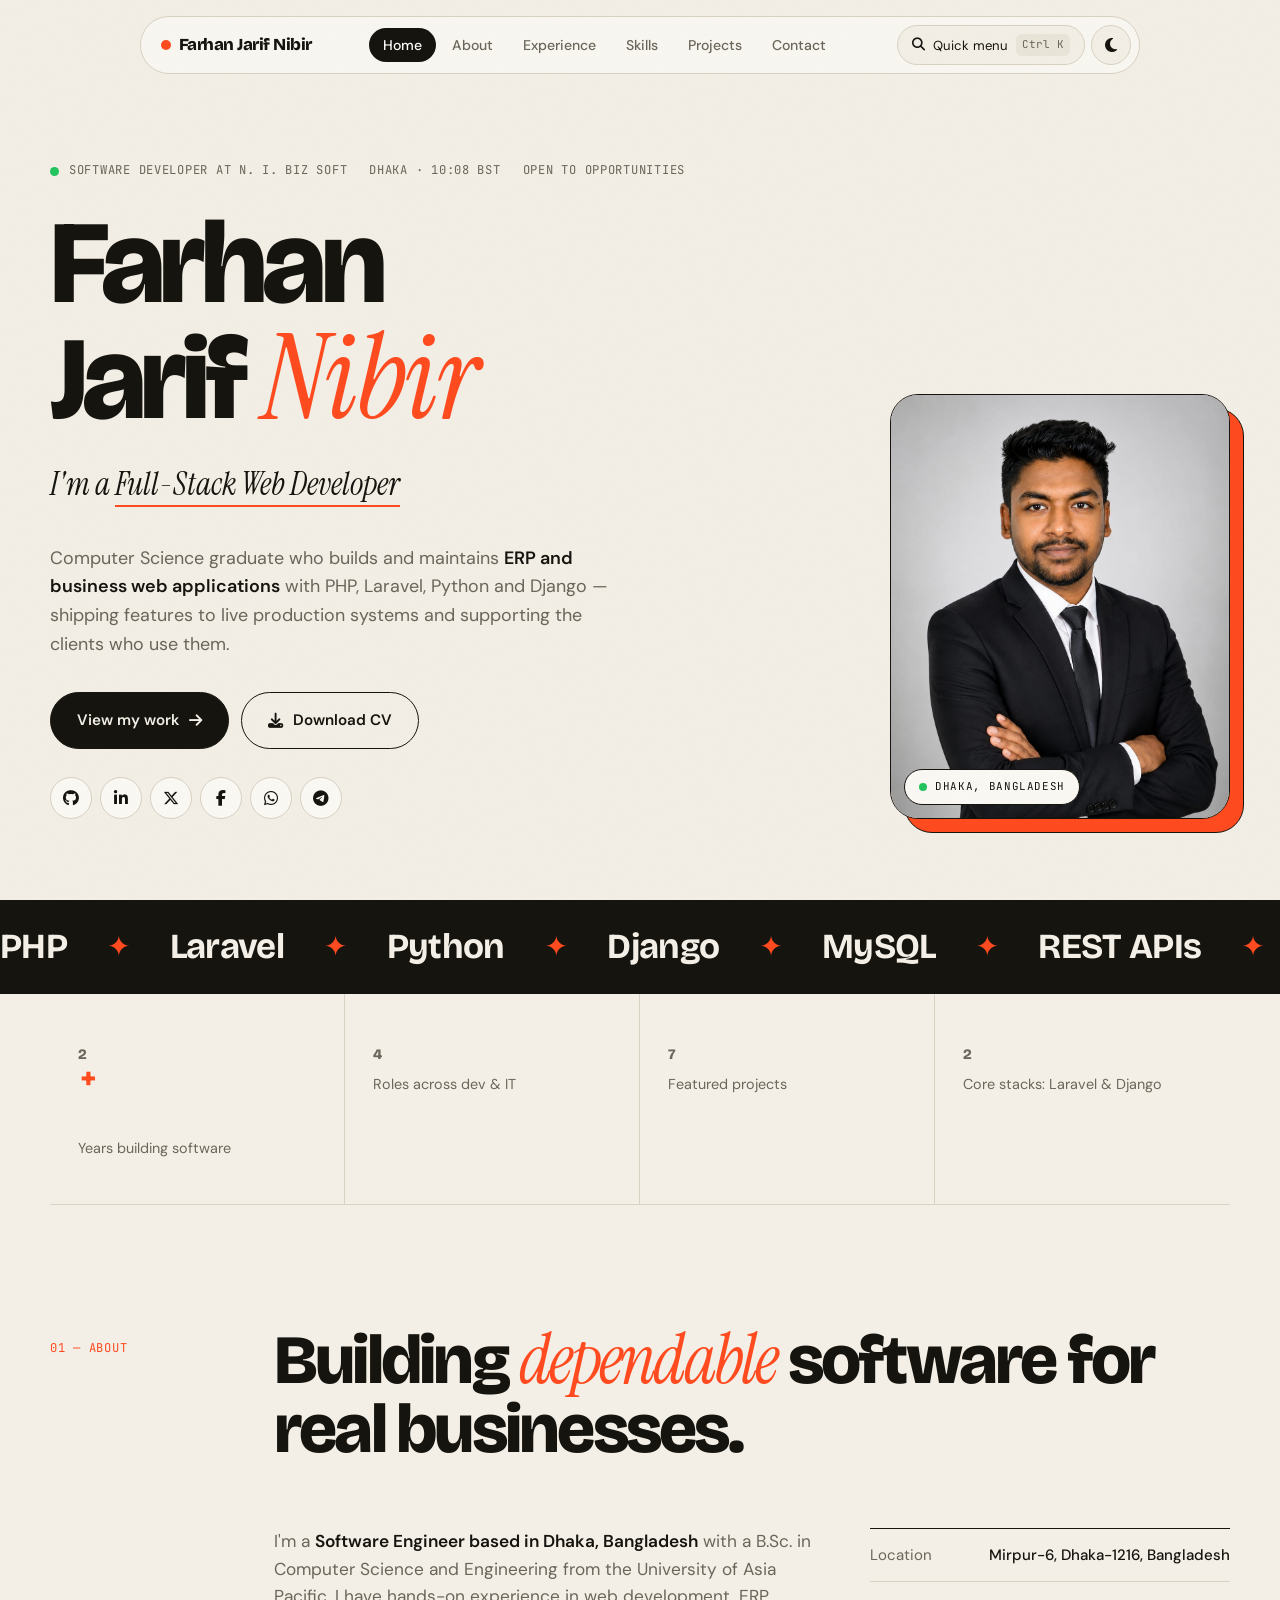
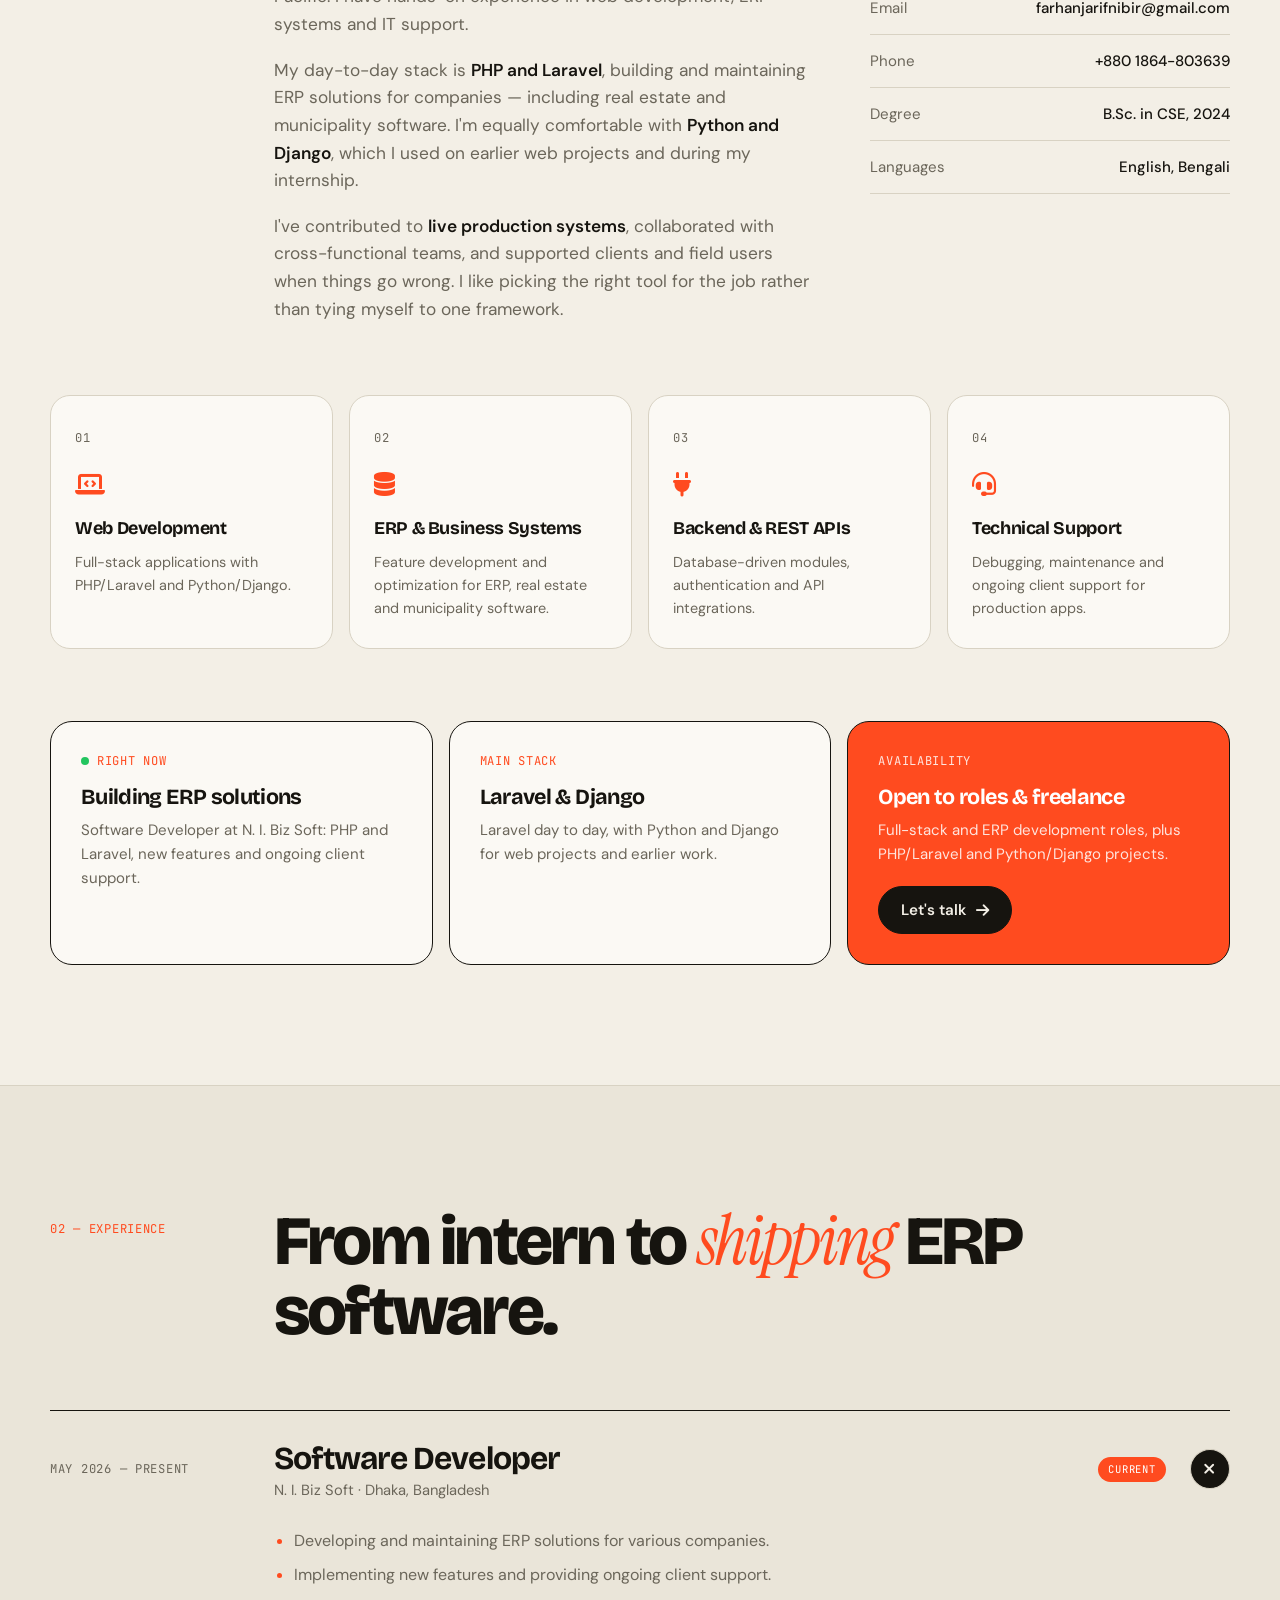
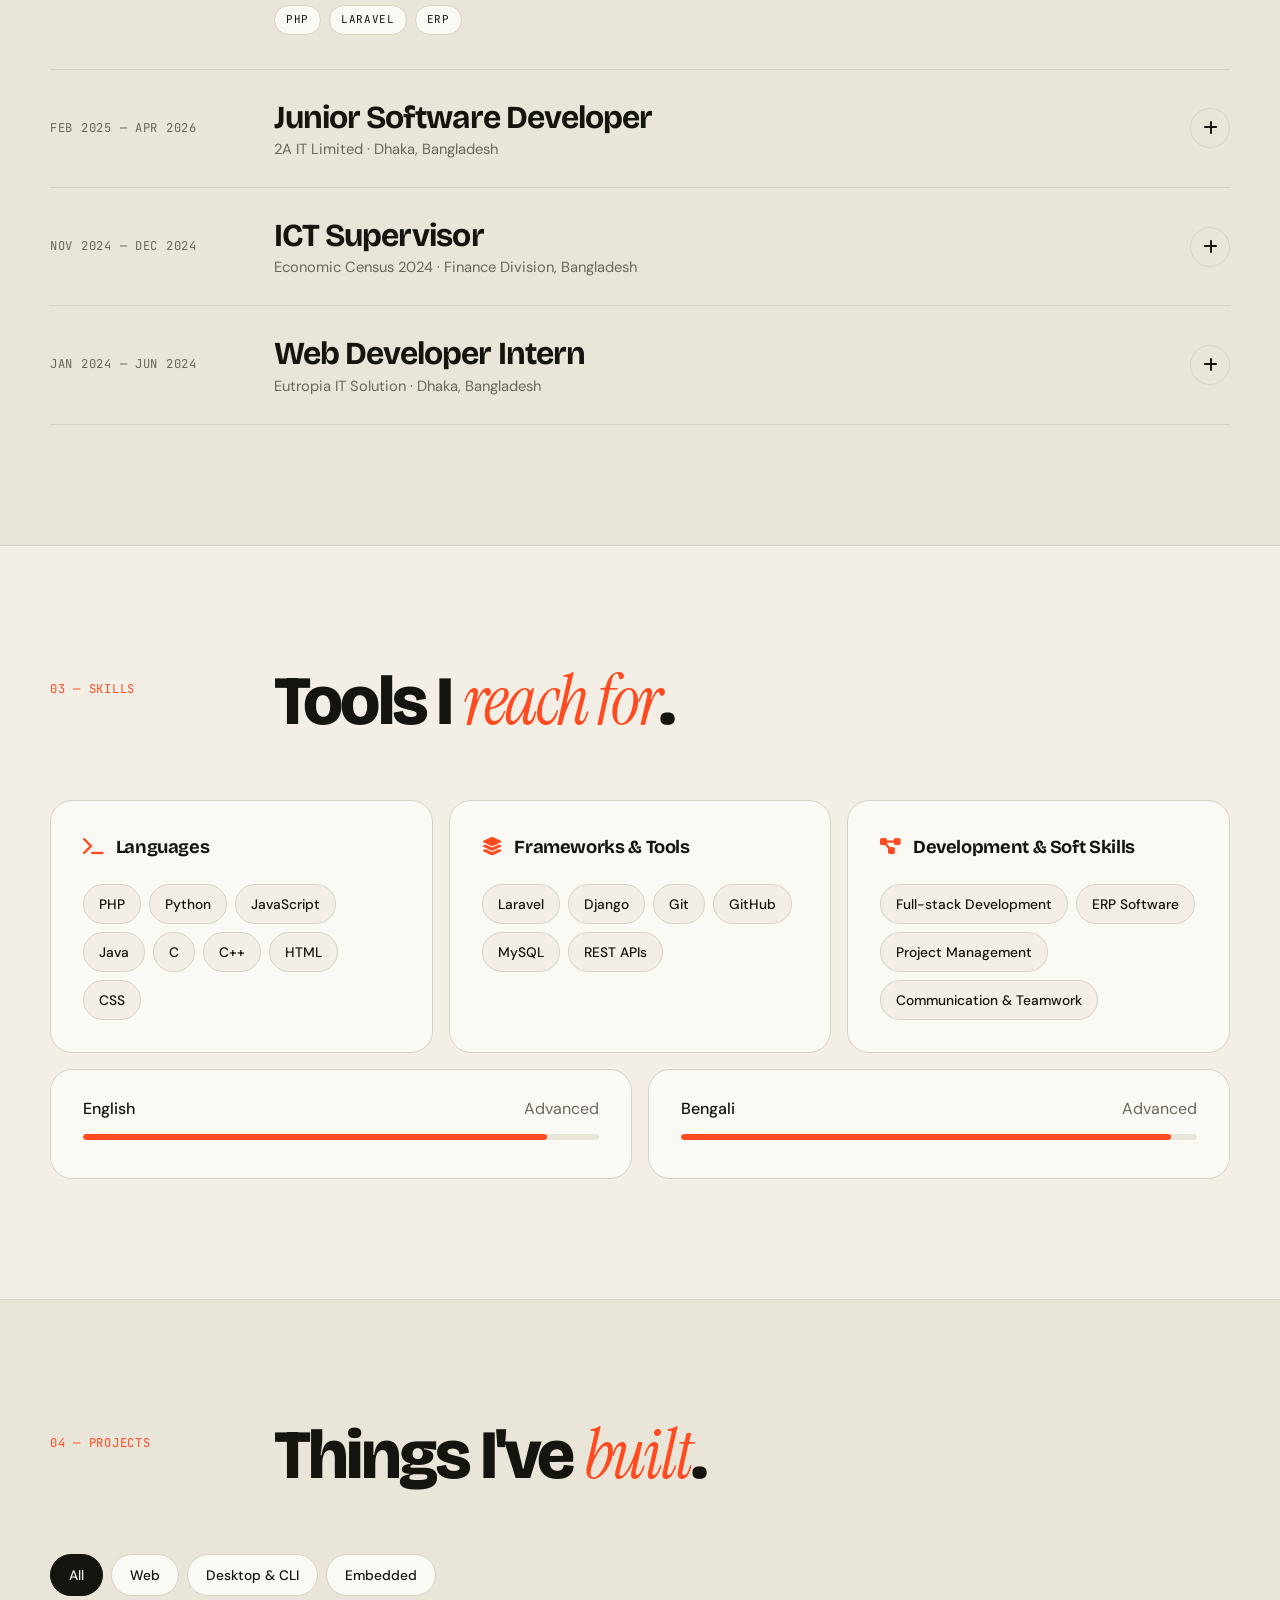
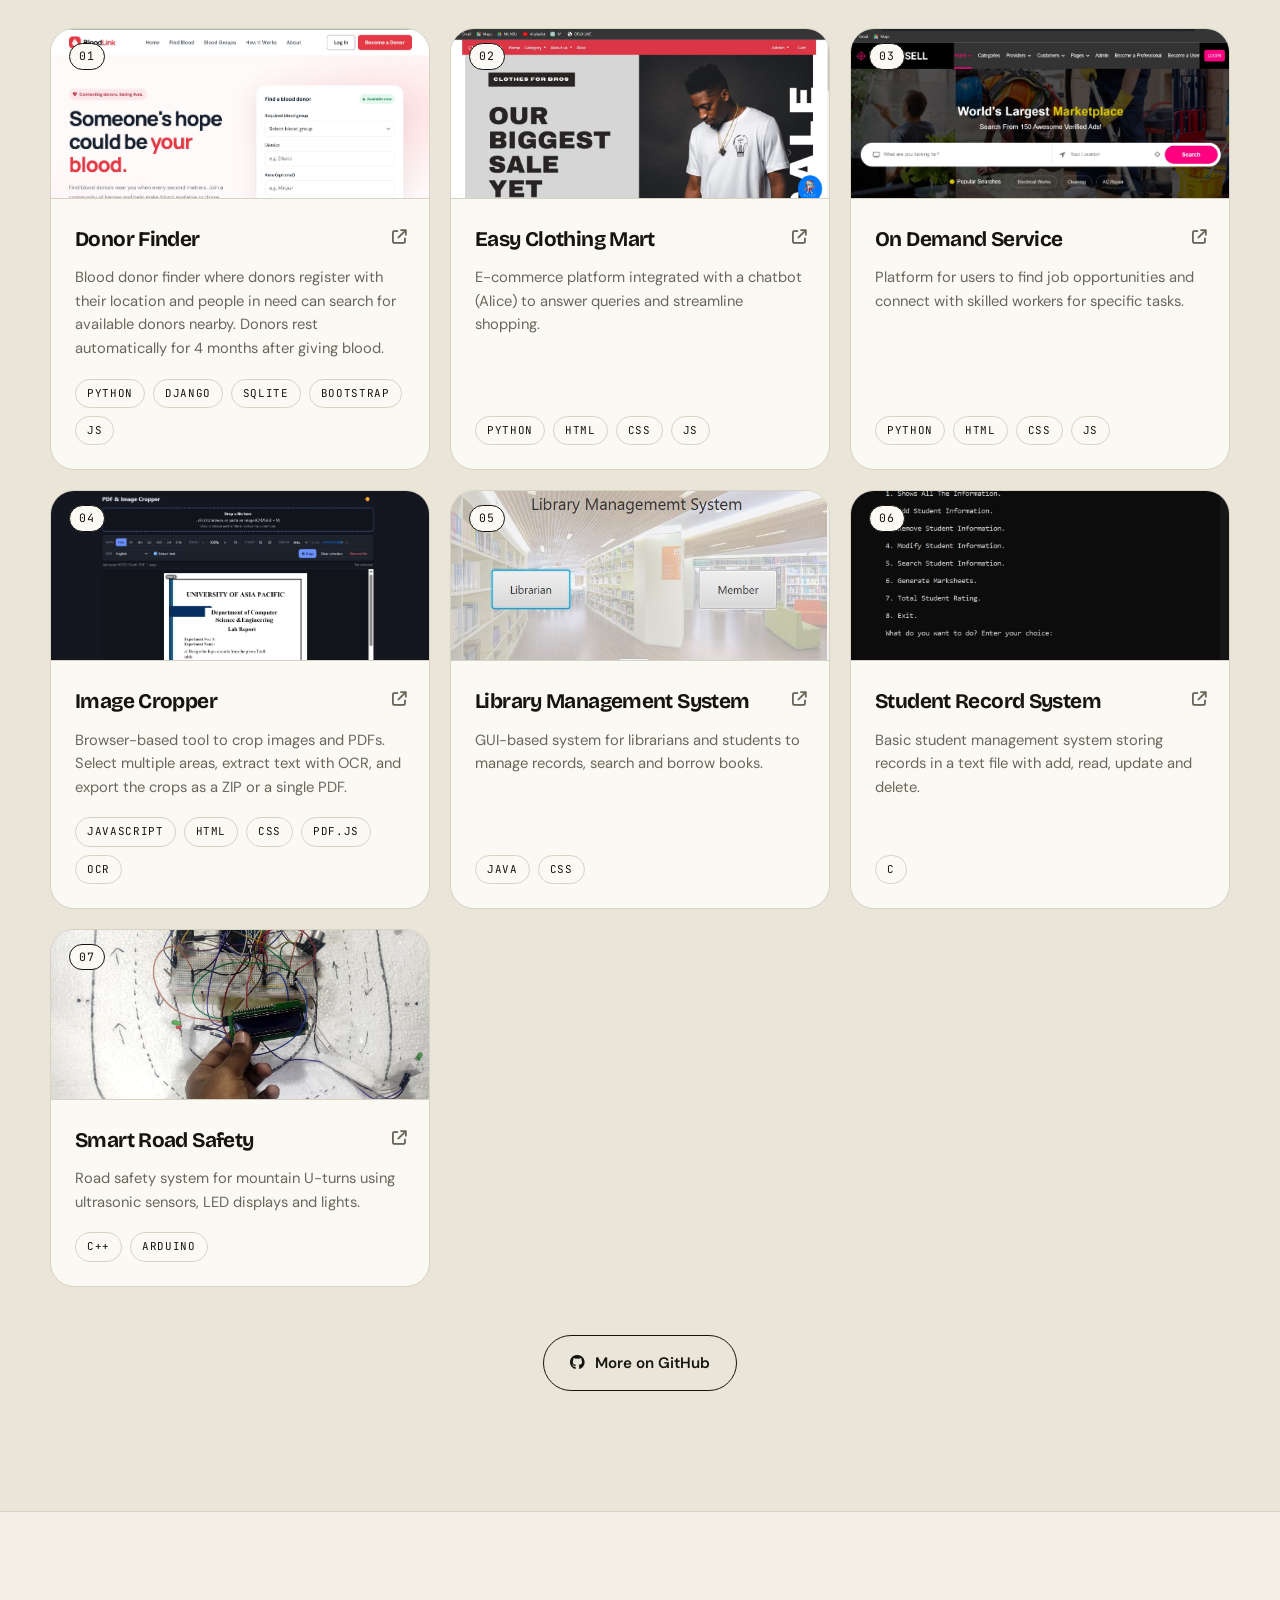
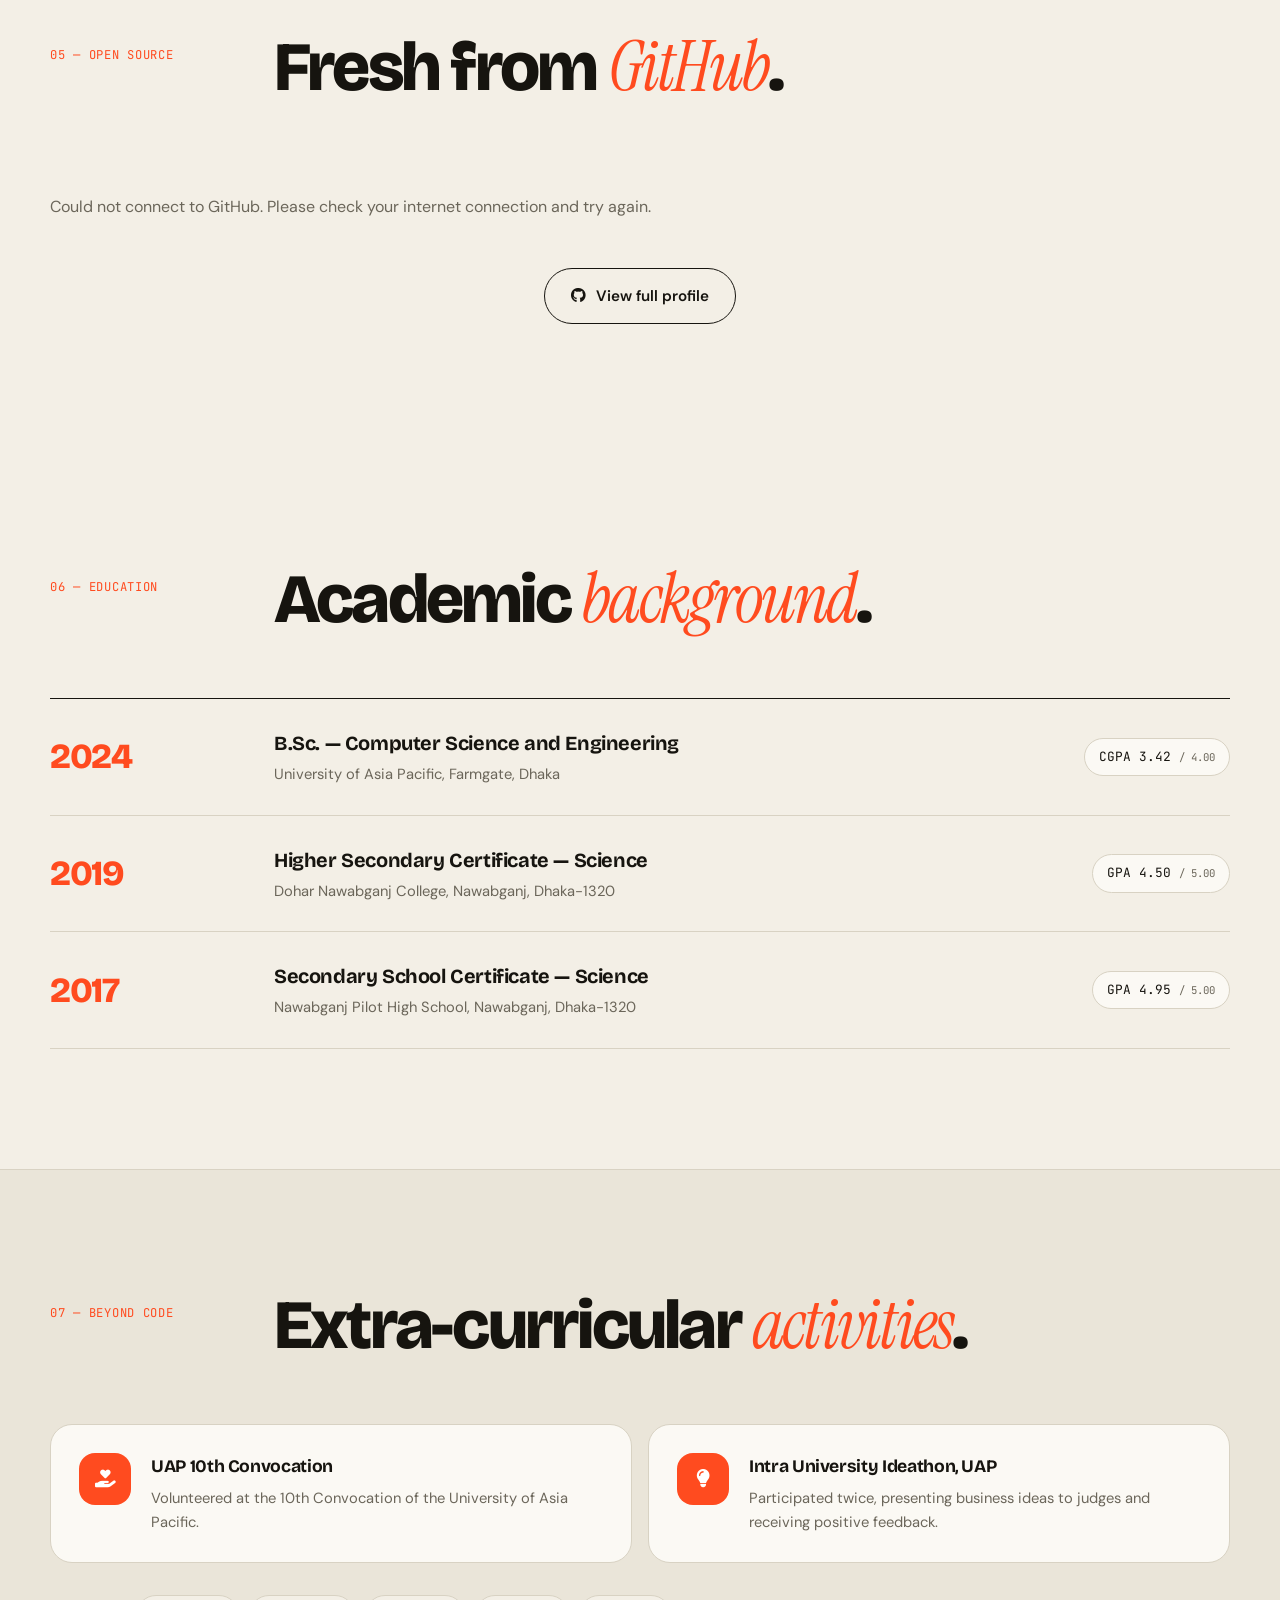
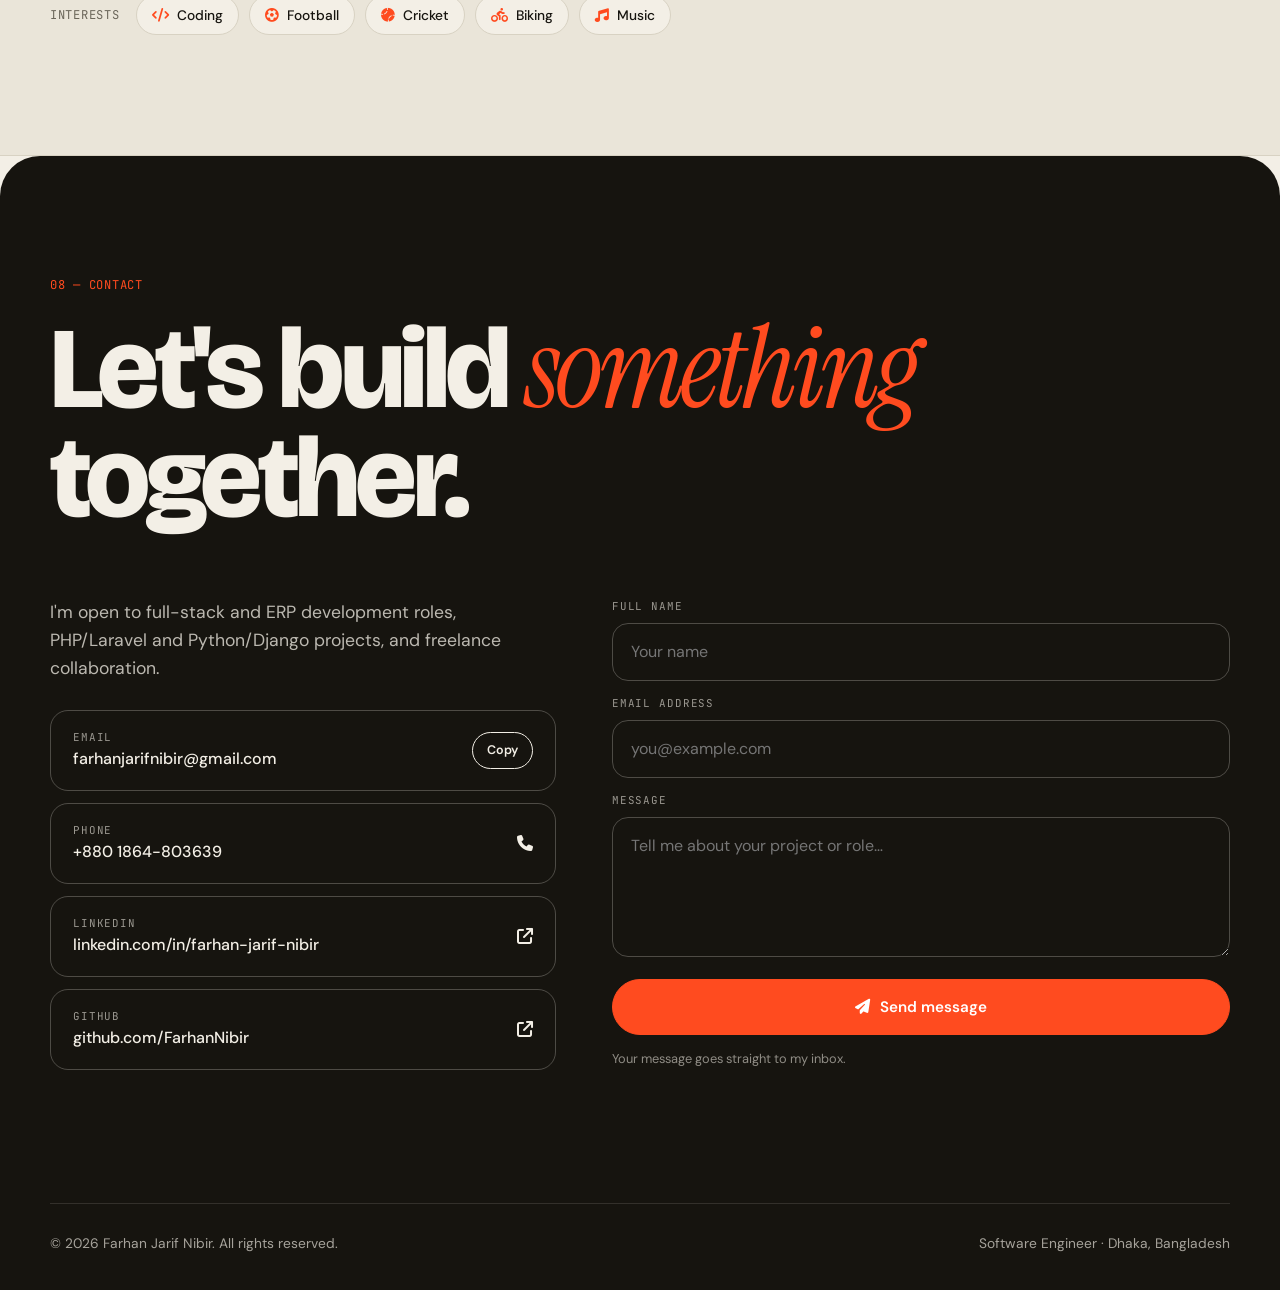
==== commit 83151051: "Updated" ====
--- a/index.html
+++ b/index.html
@@ -526,7 +526,7 @@
   <div class="stats">
     <div class="stat reveal"><b><span data-count="years">2</span><sup>+</sup></b><span>Years building software</span></div>
     <div class="stat reveal d1"><b><span data-count="4">4</span></b><span>Roles across dev &amp; IT</span></div>
-    <div class="stat reveal d2"><b><span data-count="6">6</span></b><span>Featured projects</span></div>
+    <div class="stat reveal d2"><b><span data-count="7">7</span></b><span>Featured projects</span></div>
     <div class="stat reveal d3"><b><span data-count="2">2</span></b><span>Core stacks: Laravel &amp; Django</span></div>
   </div>
 </div>
@@ -701,38 +701,44 @@
       <button data-f="embedded">Embedded</button>
     </div>
     <div class="proj-grid">
-      <a class="proj reveal" data-cat="web" href="https://github.com/FarhanNibir/Easy-Clothing-Mart" target="_blank" rel="noopener">
-        <div class="proj-art a1" data-n="01"><i class="fa-solid fa-bag-shopping"></i><img class="shot" src="images/portfolio/11.jpg" alt="" loading="lazy" onerror="this.remove()" onload="this.parentNode.classList.add('has-shot')"></div>
+      <a class="proj reveal" data-cat="web" href="https://github.com/FarhanNibir/donor-finder" target="_blank" rel="noopener">
+        <div class="proj-art a6" data-n="01"><i class="fa-solid fa-droplet"></i><img class="shot" src="images/portfolio/14.jpg" alt="" loading="lazy" onerror="this.remove()" onload="this.parentNode.classList.add('has-shot')"></div>
+        <div class="proj-body"><h3>Donor Finder <i class="fa-solid fa-arrow-up-right-from-square"></i></h3>
+          <p>Blood donor finder where donors register with their location and people in need can search for available donors nearby. Donors rest automatically for 4 months after giving blood.</p>
+          <div class="tags"><span class="tag">Python</span><span class="tag">Django</span><span class="tag">SQLite</span><span class="tag">Bootstrap</span><span class="tag">JS</span></div></div>
+      </a>
+      <a class="proj reveal d1" data-cat="web" href="https://github.com/FarhanNibir/Easy-Clothing-Mart" target="_blank" rel="noopener">
+        <div class="proj-art a1" data-n="02"><i class="fa-solid fa-bag-shopping"></i><img class="shot" src="images/portfolio/11.jpg" alt="" loading="lazy" onerror="this.remove()" onload="this.parentNode.classList.add('has-shot')"></div>
         <div class="proj-body"><h3>Easy Clothing Mart <i class="fa-solid fa-arrow-up-right-from-square"></i></h3>
           <p>E-commerce platform integrated with a chatbot (Alice) to answer queries and streamline shopping.</p>
           <div class="tags"><span class="tag">Python</span><span class="tag">HTML</span><span class="tag">CSS</span><span class="tag">JS</span></div></div>
       </a>
-      <a class="proj reveal d1" data-cat="web" href="https://github.com/FarhanNibir/On-Demand-Service/tree/master/On_Demand_Service" target="_blank" rel="noopener">
-        <div class="proj-art a2" data-n="02"><i class="fa-solid fa-screwdriver-wrench"></i><img class="shot" src="images/portfolio/10.jpg" alt="" loading="lazy" onerror="this.remove()" onload="this.parentNode.classList.add('has-shot')"></div>
+      <a class="proj reveal d2" data-cat="web" href="https://github.com/FarhanNibir/On-Demand-Service/tree/master/On_Demand_Service" target="_blank" rel="noopener">
+        <div class="proj-art a2" data-n="03"><i class="fa-solid fa-screwdriver-wrench"></i><img class="shot" src="images/portfolio/10.jpg" alt="" loading="lazy" onerror="this.remove()" onload="this.parentNode.classList.add('has-shot')"></div>
         <div class="proj-body"><h3>On Demand Service <i class="fa-solid fa-arrow-up-right-from-square"></i></h3>
           <p>Platform for users to find job opportunities and connect with skilled workers for specific tasks.</p>
           <div class="tags"><span class="tag">Python</span><span class="tag">HTML</span><span class="tag">CSS</span><span class="tag">JS</span></div></div>
       </a>
-      <a class="proj reveal d2" data-cat="web" href="https://farhannibir.github.io/Cropper" target="_blank" rel="noopener">
-        <div class="proj-art a3" data-n="03"><i class="fa-solid fa-crop-simple"></i><img class="shot" src="images/portfolio/13.jpg" alt="" loading="lazy" onerror="this.remove()" onload="this.parentNode.classList.add('has-shot')"></div>
+      <a class="proj reveal" data-cat="web" href="https://farhannibir.github.io/Cropper" target="_blank" rel="noopener">
+        <div class="proj-art a3" data-n="04"><i class="fa-solid fa-crop-simple"></i><img class="shot" src="images/portfolio/13.jpg" alt="" loading="lazy" onerror="this.remove()" onload="this.parentNode.classList.add('has-shot')"></div>
         <div class="proj-body"><h3>Image Cropper <i class="fa-solid fa-arrow-up-right-from-square"></i></h3>
           <p>Browser-based tool to crop images and PDFs. Select multiple areas, extract text with OCR, and export the crops as a ZIP or a single PDF.</p>
           <div class="tags"><span class="tag">JavaScript</span><span class="tag">HTML</span><span class="tag">CSS</span><span class="tag">PDF.js</span><span class="tag">OCR</span></div></div>
       </a>
-      <a class="proj reveal" data-cat="desktop" href="https://github.com/FarhanNibir/Library-Management-System/tree/main/ProjectGUI" target="_blank" rel="noopener">
-        <div class="proj-art a4" data-n="04"><i class="fa-solid fa-book-open"></i><img class="shot" src="images/portfolio/2.jpg" alt="" loading="lazy" onerror="this.remove()" onload="this.parentNode.classList.add('has-shot')"></div>
+      <a class="proj reveal d1" data-cat="desktop" href="https://github.com/FarhanNibir/Library-Management-System/tree/main/ProjectGUI" target="_blank" rel="noopener">
+        <div class="proj-art a4" data-n="05"><i class="fa-solid fa-book-open"></i><img class="shot" src="images/portfolio/2.jpg" alt="" loading="lazy" onerror="this.remove()" onload="this.parentNode.classList.add('has-shot')"></div>
         <div class="proj-body"><h3>Library Management System <i class="fa-solid fa-arrow-up-right-from-square"></i></h3>
           <p>GUI-based system for librarians and students to manage records, search and borrow books.</p>
           <div class="tags"><span class="tag">Java</span><span class="tag">CSS</span></div></div>
       </a>
-      <a class="proj reveal d1" data-cat="desktop" href="https://github.com/FarhanNibir/STUDENT-RECORD-SYSTEM" target="_blank" rel="noopener">
-        <div class="proj-art a5" data-n="05"><i class="fa-solid fa-user-graduate"></i><img class="shot" src="images/portfolio/1.jpg" alt="" loading="lazy" onerror="this.remove()" onload="this.parentNode.classList.add('has-shot')"></div>
+      <a class="proj reveal d2" data-cat="desktop" href="https://github.com/FarhanNibir/STUDENT-RECORD-SYSTEM" target="_blank" rel="noopener">
+        <div class="proj-art a5" data-n="06"><i class="fa-solid fa-user-graduate"></i><img class="shot" src="images/portfolio/1.jpg" alt="" loading="lazy" onerror="this.remove()" onload="this.parentNode.classList.add('has-shot')"></div>
         <div class="proj-body"><h3>Student Record System <i class="fa-solid fa-arrow-up-right-from-square"></i></h3>
           <p>Basic student management system storing records in a text file with add, read, update and delete.</p>
           <div class="tags"><span class="tag">C</span></div></div>
       </a>
-      <a class="proj reveal d2" data-cat="embedded" href="https://github.com/FarhanNibir/Smart-Road-Safety" target="_blank" rel="noopener">
-        <div class="proj-art a6" data-n="06"><i class="fa-solid fa-road"></i><img class="shot" src="images/portfolio/12.jpg" alt="" loading="lazy" onerror="this.remove()" onload="this.parentNode.classList.add('has-shot')"></div>
+      <a class="proj reveal" data-cat="embedded" href="https://github.com/FarhanNibir/Smart-Road-Safety" target="_blank" rel="noopener">
+        <div class="proj-art a6" data-n="07"><i class="fa-solid fa-road"></i><img class="shot" src="images/portfolio/12.jpg" alt="" loading="lazy" onerror="this.remove()" onload="this.parentNode.classList.add('has-shot')"></div>
         <div class="proj-body"><h3>Smart Road Safety <i class="fa-solid fa-arrow-up-right-from-square"></i></h3>
           <p>Road safety system for mountain U-turns using ultrasonic sensors, LED displays and lights.</p>
           <div class="tags"><span class="tag">C++</span><span class="tag">Arduino</span></div></div>
@@ -1032,8 +1038,26 @@
   });
 
   /* ---- project case-study modal ----
-     Fill in problem / role / highlights / learned for any project and that section appears. */
+     Fill in problem / role / highlights / learned for any project and that section appears.
+     The order here must match the order of the project cards in the grid. */
   var CASES = [
+    {
+      title: 'Donor Finder', cat: 'Web application',
+      desc: 'Blood donor finder where donors register with their location and people in need can search for available donors nearby. Donors rest automatically for 4 months after giving blood.',
+      stack: ['Python', 'Django', 'SQLite', 'Bootstrap', 'JavaScript', 'SweetAlert2'],
+      link: 'https://github.com/FarhanNibir/donor-finder',
+      problem: 'When someone urgently needs blood, finding a matching donor nearby usually means calling around or asking in social media groups, with no easy way to know who is available and who donated too recently to give again.',
+      role: 'Personal project, designed and built end to end: data models, registration and login, donor search, donor profile pages and the user interface.',
+      highlights: [
+        'Donors register with blood group, phone number, district and area',
+        'Search by blood group and location, with compatible groups included (a search for A+ also finds A−, O+ and O−) or exact match only',
+        'After a donor marks a donation, they are hidden from search for 4 months; availability is calculated at search time, so no scheduled job is needed',
+        'Donors can hide themselves from search at any time from their profile',
+        'Phone numbers are shown only to logged-in users',
+        'Friendly SweetAlert2 popups for confirmations and messages'
+      ],
+      learned: ''
+    },
     { title: 'Easy Clothing Mart', cat: 'Web application', desc: 'E-commerce platform integrated with a chatbot (Alice) to answer queries and streamline shopping.', stack: ['Python', 'HTML', 'CSS', 'JS'], link: 'https://github.com/FarhanNibir/Easy-Clothing-Mart', problem: '', role: '', highlights: [], learned: '' },
     { title: 'On Demand Service', cat: 'Web application', desc: 'Platform for users to find job opportunities and connect with skilled workers for specific tasks.', stack: ['Python', 'HTML', 'CSS', 'JS'], link: 'https://github.com/FarhanNibir/On-Demand-Service/tree/master/On_Demand_Service', problem: '', role: '', highlights: [], learned: '' },
     { title: 'Image Cropper', cat: 'Web tool', desc: 'Browser-based tool to crop images and PDFs. Select multiple areas, extract text with OCR, and export the crops as a ZIP or a single PDF.', stack: ['JavaScript', 'HTML', 'CSS', 'PDF.js', 'Tesseract.js', 'jsPDF', 'JSZip'], link: 'https://github.com/FarhanNibir/Cropper', problem: 'Cropping several parts of an image or PDF usually means repeating the same steps in heavy editing software, and pulling text out of a scanned area needs yet another tool.', role: '', highlights: ['Open images and multi-page PDFs by drag and drop, file picker or clipboard paste', 'Move and resize selections with handles, aspect ratio presets, zoom and rotation', 'Crop as many areas as needed into a gallery, then download them as PNG, JPEG or WebP, or as a ZIP', 'Extract text from any selection or crop with OCR (English, Bengali, Hindi and more)', 'Combine all crops into a single PDF in fit-to-image, A4 or Letter size', 'Works fully in the browser with light and dark themes and keyboard shortcuts'], learned: '' },
@@ -1088,22 +1112,43 @@
   /* ---- GitHub activity (public API, no key needed) ---- */
   (function () {
     var USER = 'FarhanNibir', grid = $('#ghGrid'), top = $('#ghTop');
+    var CACHE_KEY = 'gh-data', CACHE_TTL = 5 * 60 * 1000;
     if (!grid) return;
-    function fail() {
+
+    function fail(error) {
       grid.innerHTML = '';
-      grid.appendChild(el('p', 'gh-msg', 'Live repositories could not be loaded right now. You can see everything on my GitHub profile.'));
-    }
-    function stat(n, label) { var d = el('div', 'gh-stat'); d.appendChild(el('b', '', String(n))); d.appendChild(document.createTextNode(label)); return d; }
+      var message = 'Live repositories could not be loaded right now. You can see everything on my GitHub profile.';
+      if (error && error.status === 403) {
+        message = 'GitHub API rate limit reached. Please try again in a few minutes or visit my GitHub profile.';
+      } else if (error && error.status === 404) {
+        message = 'The GitHub profile or its public repositories could not be found.';
+      } else if (error && error.name === 'TypeError') {
+        message = 'Could not connect to GitHub. Please check your internet connection and try again.';
+      }
+      grid.appendChild(el('p', 'gh-msg', message));
+    }
+
+    function stat(n, label) {
+      var d = el('div', 'gh-stat');
+      d.appendChild(el('b', '', String(n)));
+      d.appendChild(document.createTextNode(label));
+      return d;
+    }
+
     function render(user, repos) {
-      var own = repos.filter(function (r) { return !r.fork; });
+      if (!user || !Array.isArray(repos)) throw new Error('Invalid GitHub response');
+      var own = repos.filter(function (r) { return r && !r.fork; });
       var stars = own.reduce(function (n, r) { return n + (r.stargazers_count || 0); }, 0);
       top.innerHTML = '';
-      top.appendChild(stat(user.public_repos, ' public repos'));
-      top.appendChild(stat(user.followers, ' followers'));
+      top.appendChild(stat(user.public_repos || 0, ' public repos'));
+      top.appendChild(stat(user.followers || 0, ' followers'));
       top.appendChild(stat(stars, ' stars earned'));
-      own.sort(function (a, b) { return new Date(b.pushed_at) - new Date(a.pushed_at); });
+      own.sort(function (a, b) { return new Date(b.pushed_at || 0) - new Date(a.pushed_at || 0); });
       grid.innerHTML = '';
-      if (!own.length) { grid.appendChild(el('p', 'gh-msg', 'No public repositories to show yet.')); return; }
+      if (!own.length) {
+        grid.appendChild(el('p', 'gh-msg', 'No public repositories to show yet.'));
+        return;
+      }
       own.slice(0, 6).forEach(function (r) {
         var a = el('a', 'repo'); a.href = r.html_url; a.target = '_blank'; a.rel = 'noopener';
         var h = el('h3'); var ic = el('i'); ic.className = 'fa-regular fa-folder-open'; h.appendChild(ic); h.appendChild(document.createTextNode(r.name)); a.appendChild(h);
@@ -1112,23 +1157,40 @@
         if (r.language) { var l = el('span'); var li = el('i'); li.className = 'fa-solid fa-circle'; l.appendChild(li); l.appendChild(document.createTextNode(r.language)); m.appendChild(l); }
         var st = el('span'); var si = el('i'); si.className = 'fa-regular fa-star'; st.appendChild(si); st.appendChild(document.createTextNode(String(r.stargazers_count || 0))); m.appendChild(st);
         var up = el('span'); var ui = el('i'); ui.className = 'fa-regular fa-clock'; up.appendChild(ui);
-        up.appendChild(document.createTextNode('Updated ' + new Date(r.pushed_at).toLocaleDateString('en-GB', { month: 'short', year: 'numeric' })));
+        up.appendChild(document.createTextNode('Updated ' + (r.pushed_at ? new Date(r.pushed_at).toLocaleDateString('en-GB', { month: 'short', year: 'numeric' }) : 'recently')));
         m.appendChild(up);
         a.appendChild(m); grid.appendChild(a);
       });
     }
+
+    function fetchGitHub() {
+      return Promise.all([
+        fetch('https://api.github.com/users/' + USER, { cache: 'no-store' }).then(function (r) {
+          if (!r.ok) { var e = new Error('GitHub user request failed'); e.status = r.status; throw e; }
+          return r.json();
+        }),
+        fetch('https://api.github.com/users/' + USER + '/repos?per_page=100&sort=pushed', { cache: 'no-store' }).then(function (r) {
+          if (!r.ok) { var e = new Error('GitHub repositories request failed'); e.status = r.status; throw e; }
+          return r.json();
+        })
+      ]).then(function (res) {
+        if (!res[0] || !Array.isArray(res[1])) throw new Error('Invalid GitHub response');
+        try {
+          sessionStorage.setItem(CACHE_KEY, JSON.stringify({ user: res[0], repos: res[1], savedAt: Date.now() }));
+        } catch (e) {}
+        render(res[0], res[1]);
+      }).catch(fail);
+    }
+
     var cached = null;
-    try { cached = JSON.parse(sessionStorage.getItem('gh-data') || 'null'); } catch (e) {}
-    if (cached && cached.user && cached.repos) { render(cached.user, cached.repos); return; }
-    Promise.all([
-      fetch('https://api.github.com/users/' + USER).then(function (r) { if (!r.ok) throw new Error('u'); return r.json(); }),
-      fetch('https://api.github.com/users/' + USER + '/repos?per_page=100&sort=pushed').then(function (r) { if (!r.ok) throw new Error('r'); return r.json(); })
-    ]).then(function (res) {
-      try { sessionStorage.setItem('gh-data', JSON.stringify({ user: res[0], repos: res[1] })); } catch (e) {}
-      render(res[0], res[1]);
-    }).catch(fail);
+    try { cached = JSON.parse(sessionStorage.getItem(CACHE_KEY) || 'null'); } catch (e) {}
+    if (cached && cached.user && Array.isArray(cached.repos) && cached.savedAt && Date.now() - cached.savedAt < CACHE_TTL) {
+      render(cached.user, cached.repos);
+      return;
+    }
+    try { sessionStorage.removeItem(CACHE_KEY); } catch (e) {}
+    fetchGitHub();
   })();
-
   /* ---- command palette ---- */
   var cmd = $('#cmd'), cmdInput = $('#cmdInput'), cmdList = $('#cmdList');
   var go = function (id) { return function () { var t = $(id); if (t) t.scrollIntoView({ behavior: reduce ? 'auto' : 'smooth' }); }; };
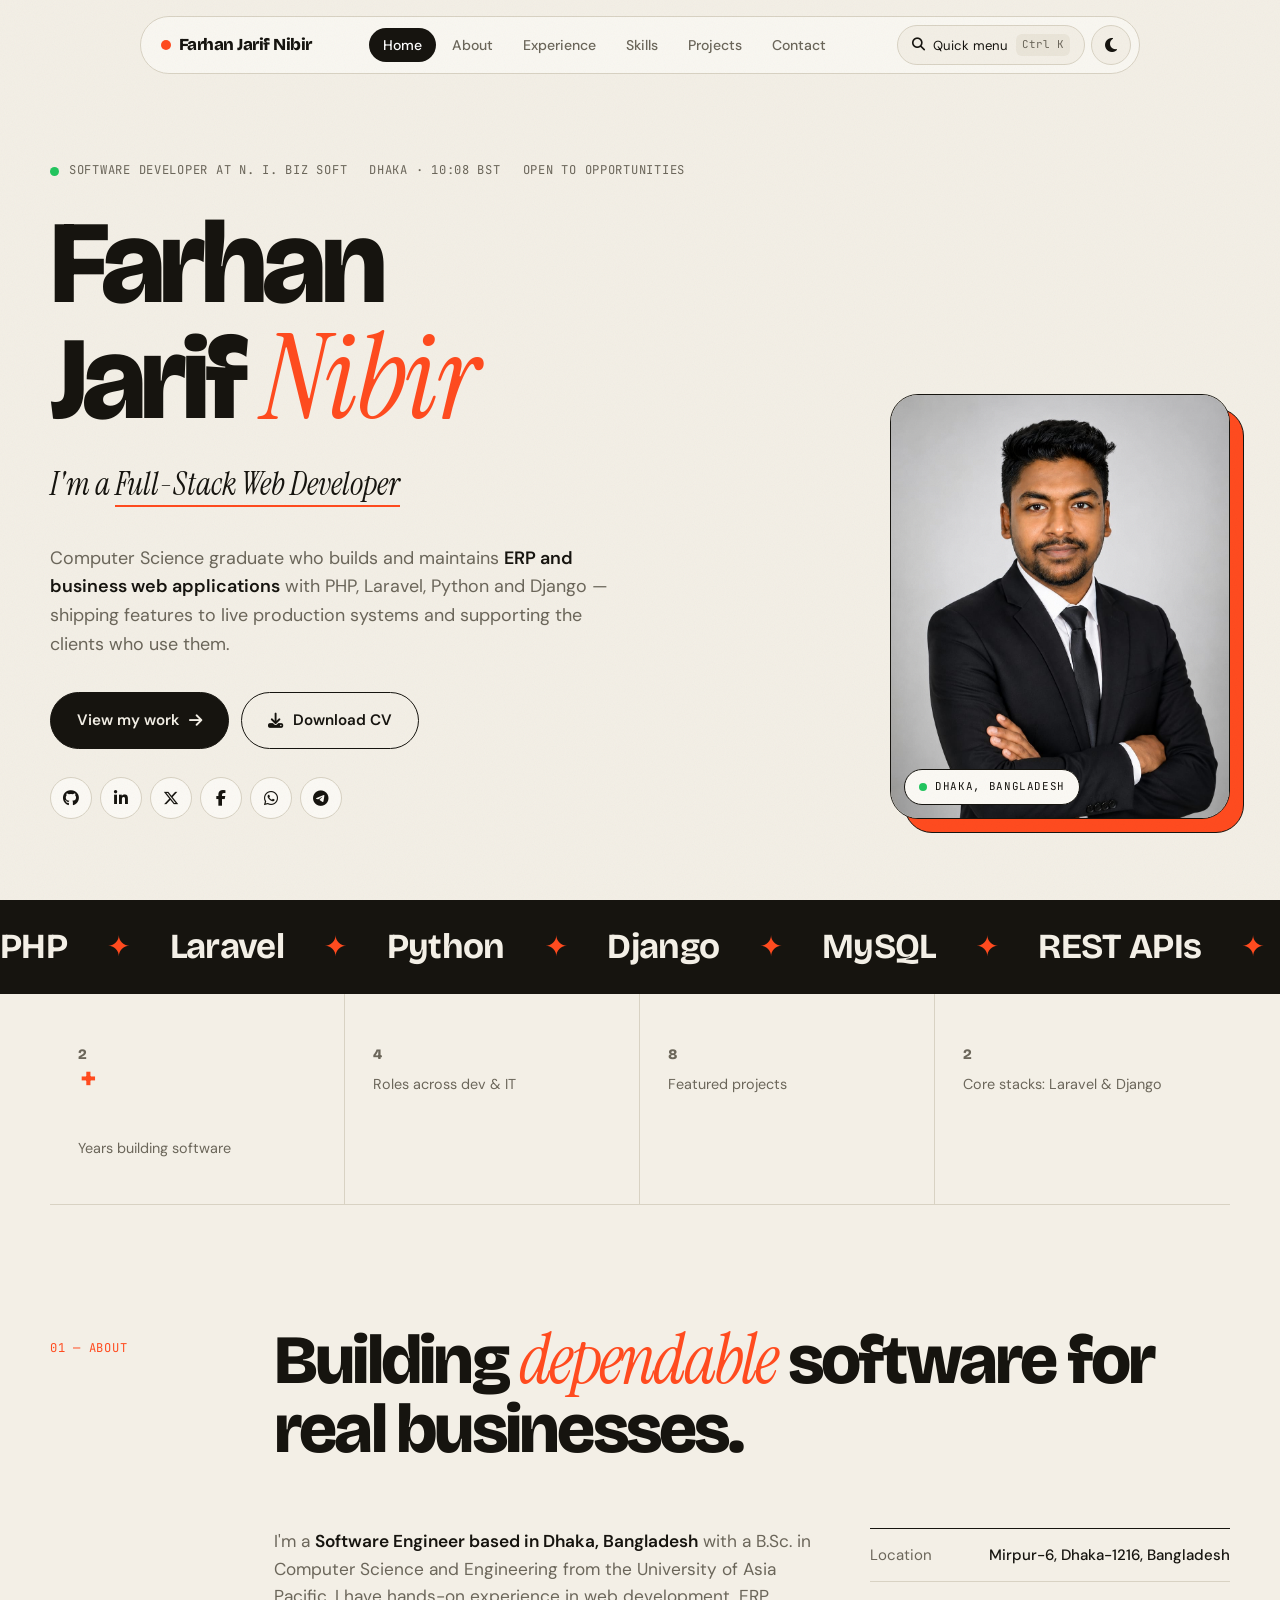
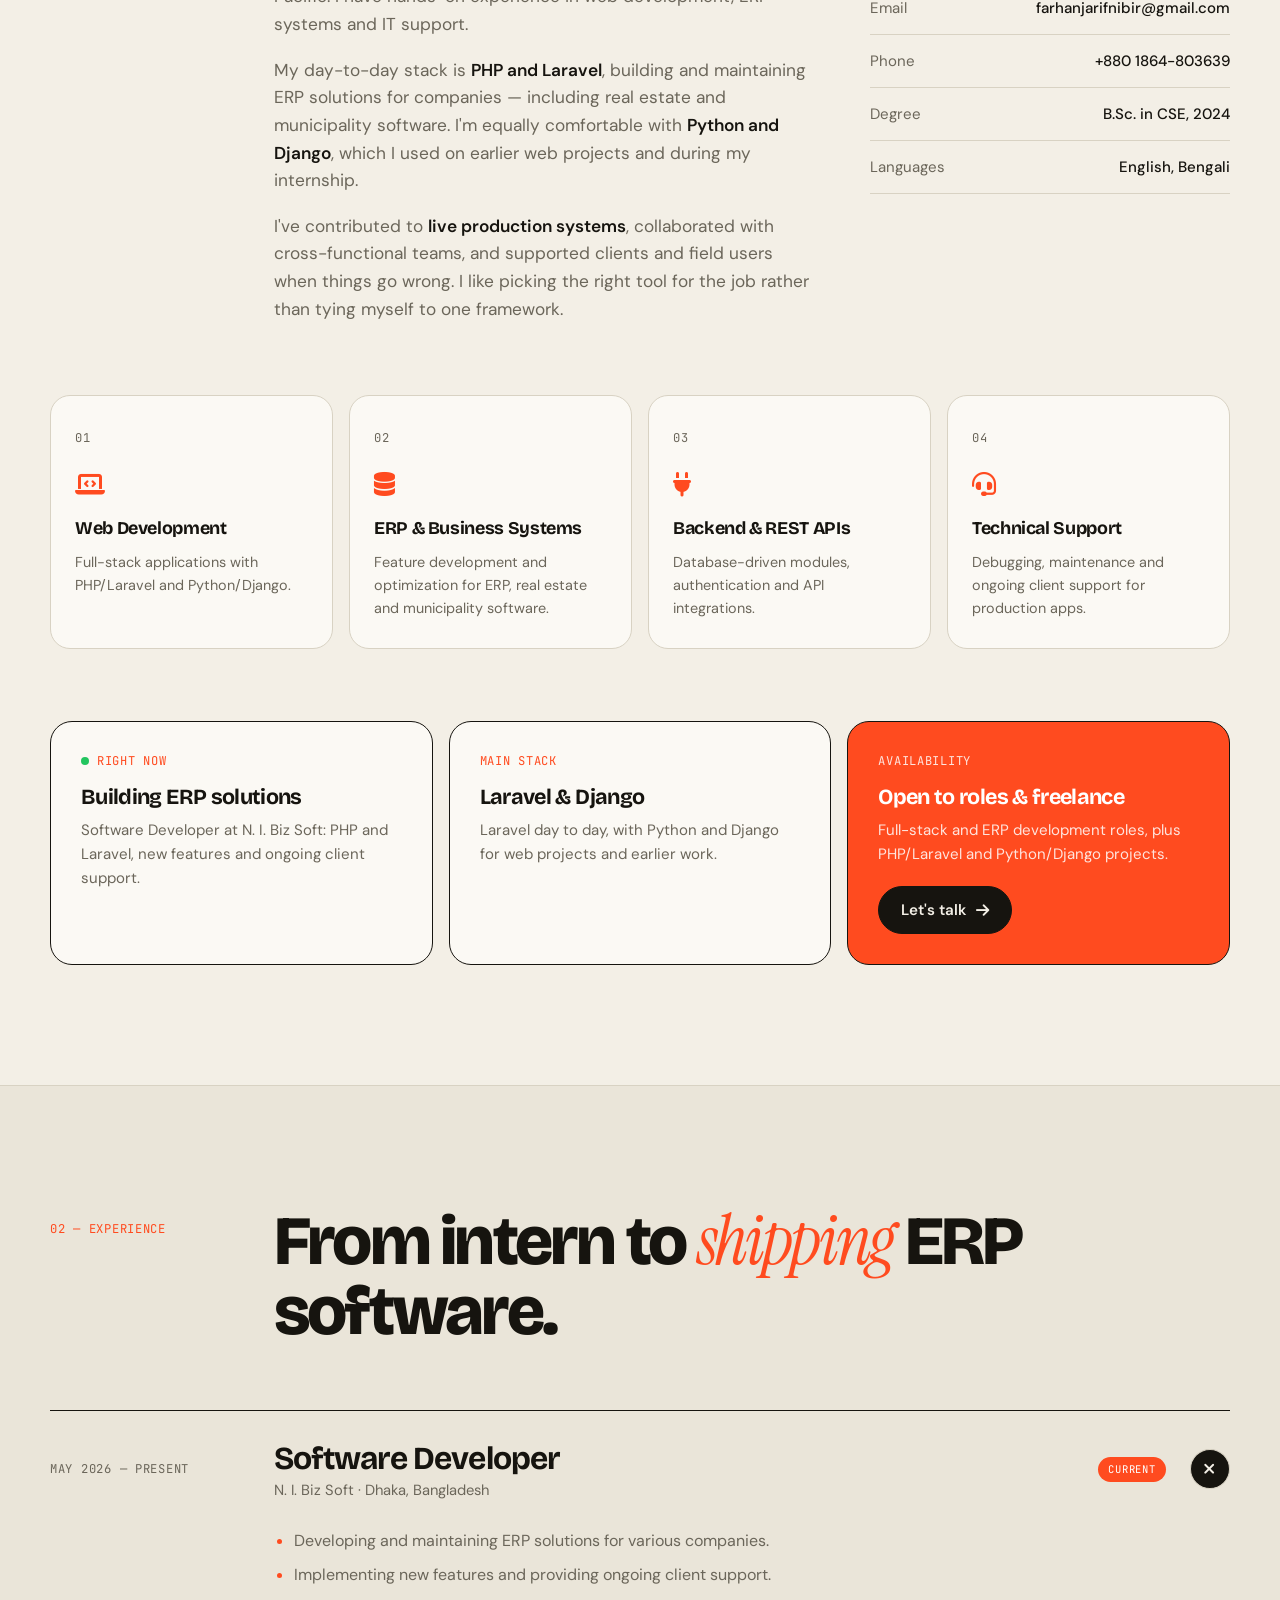
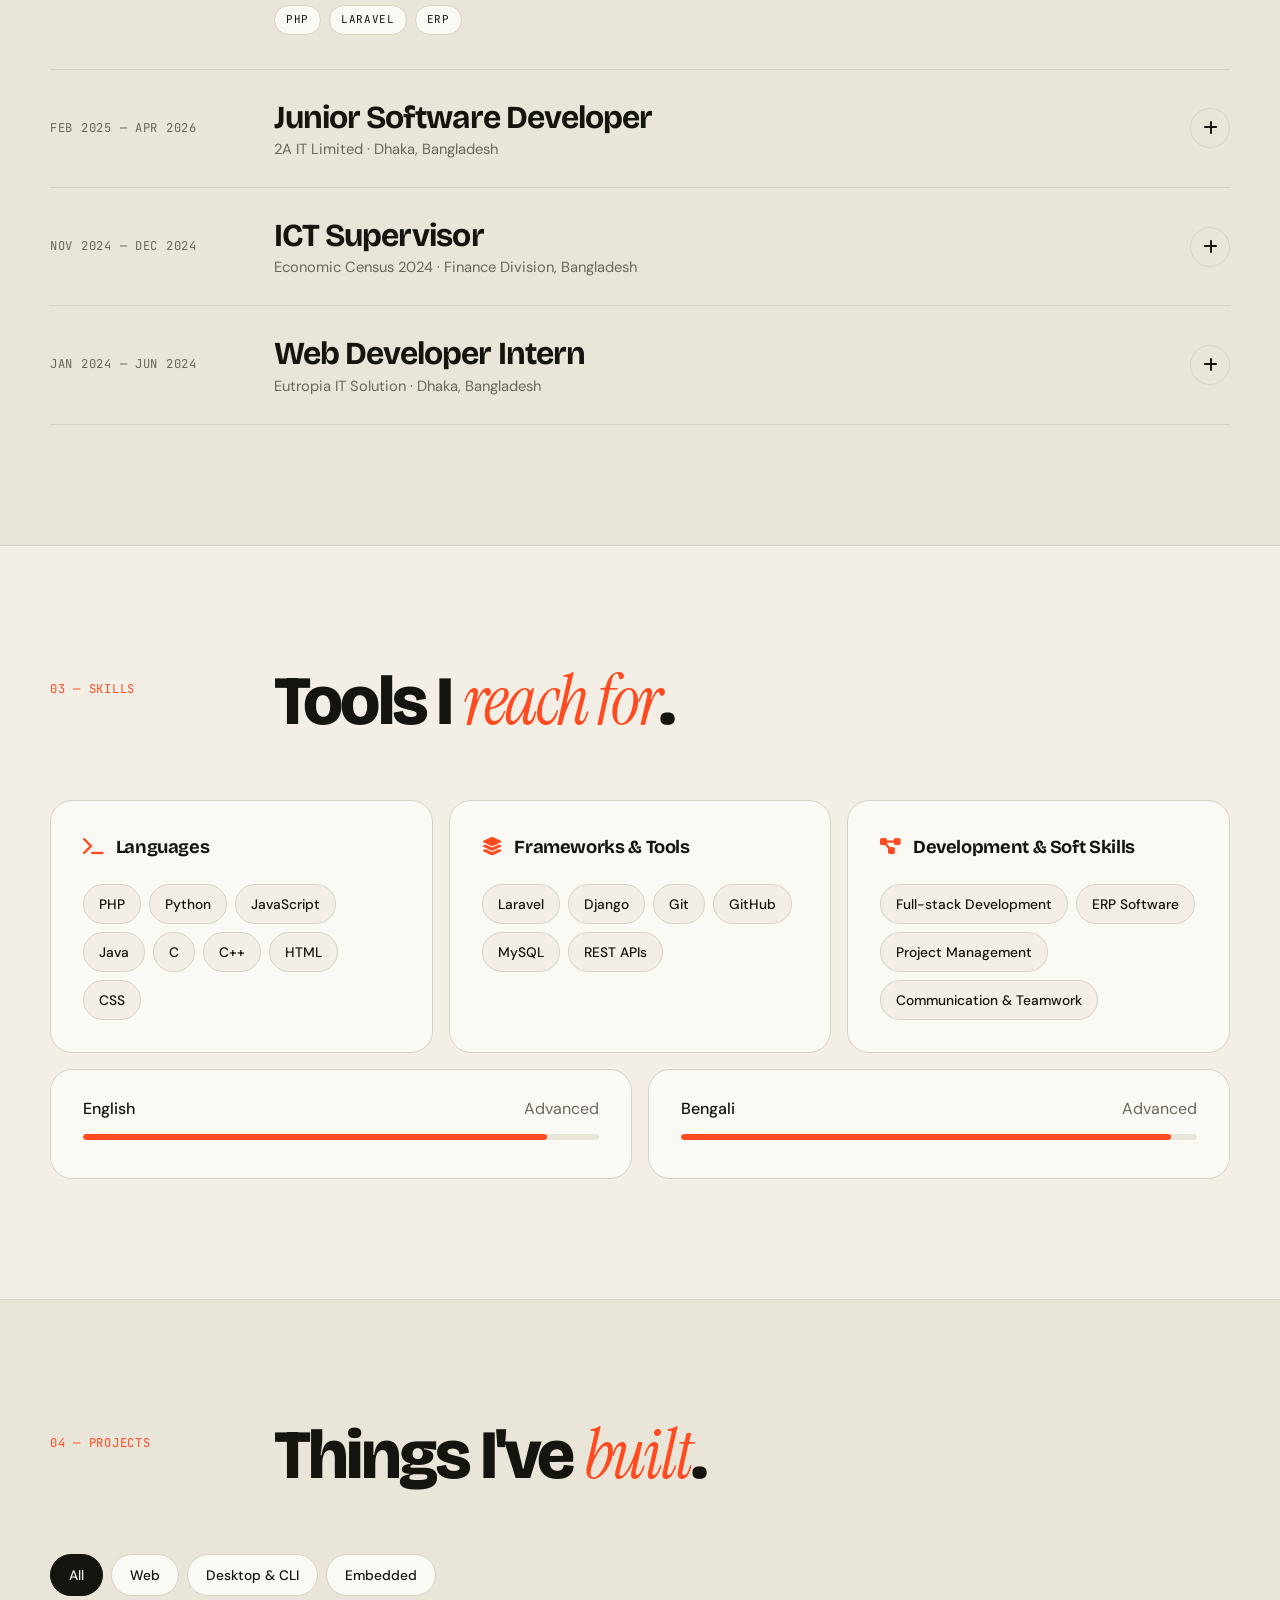
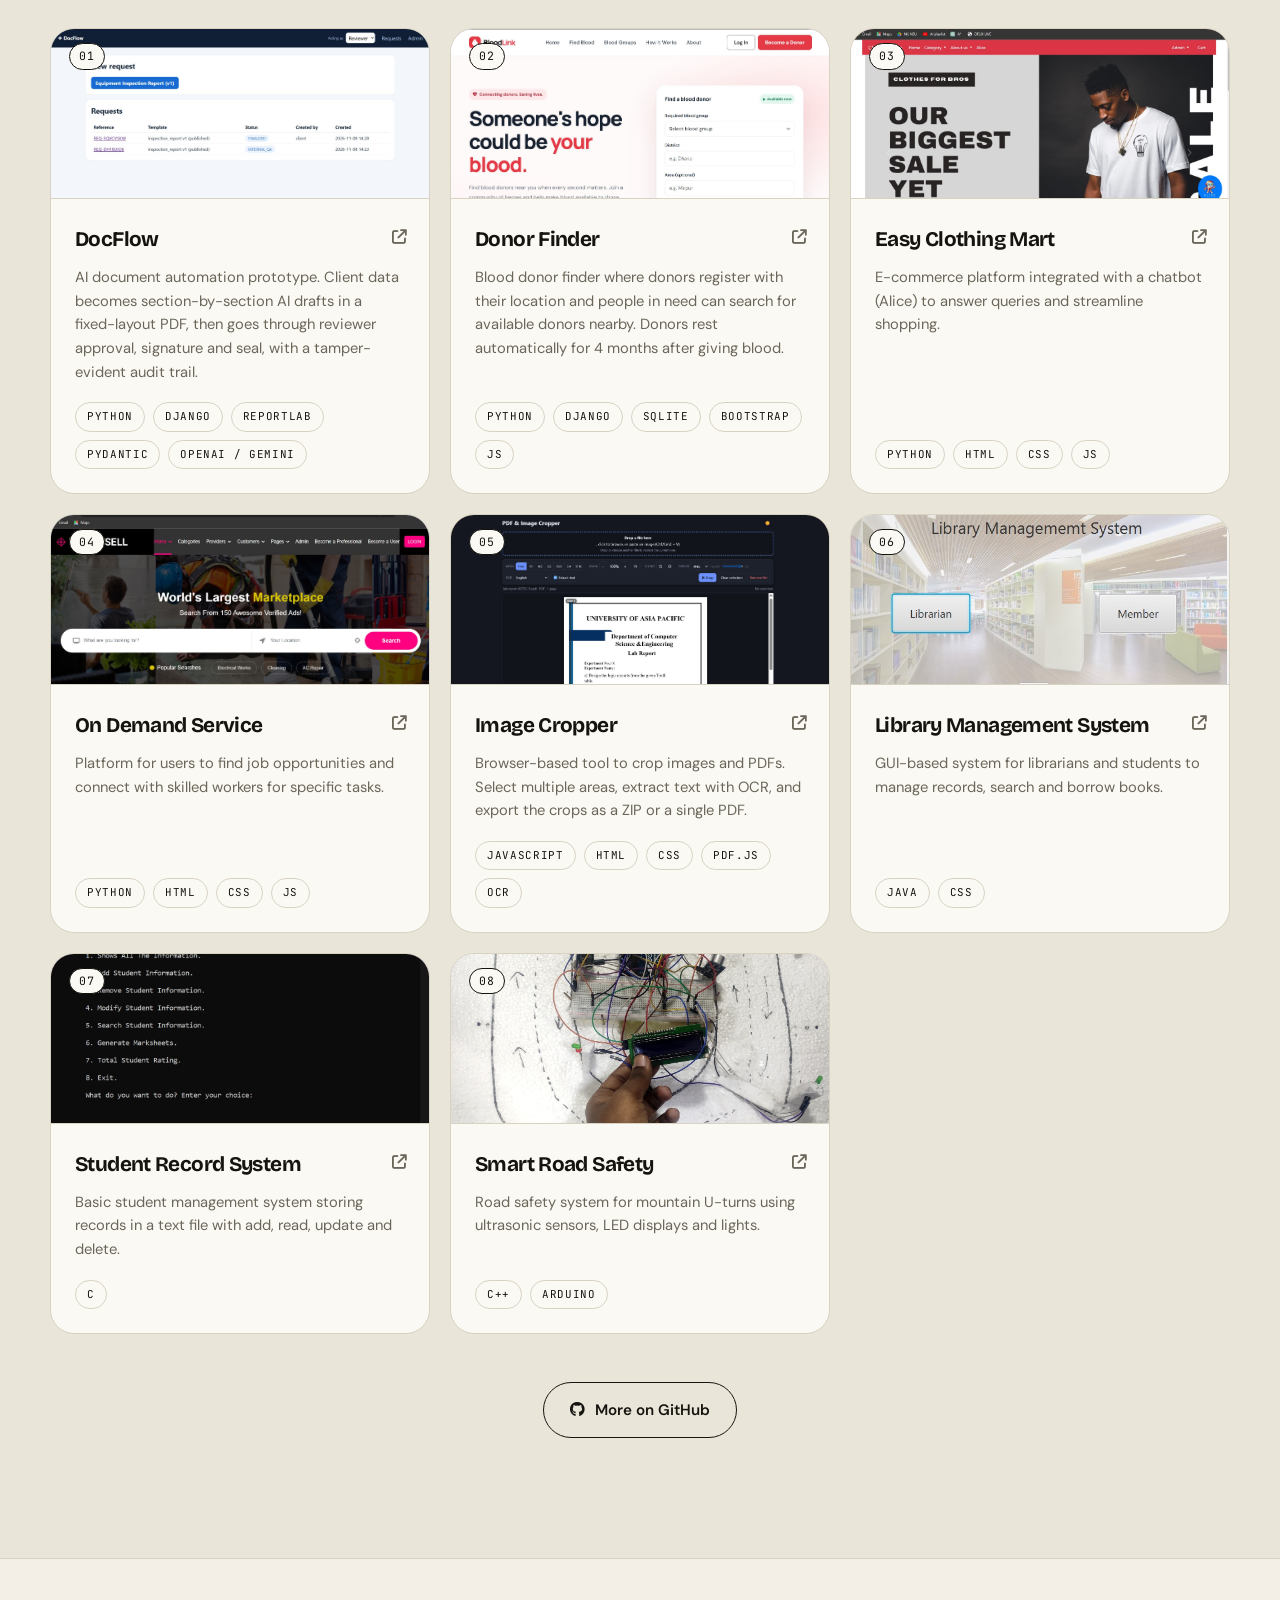
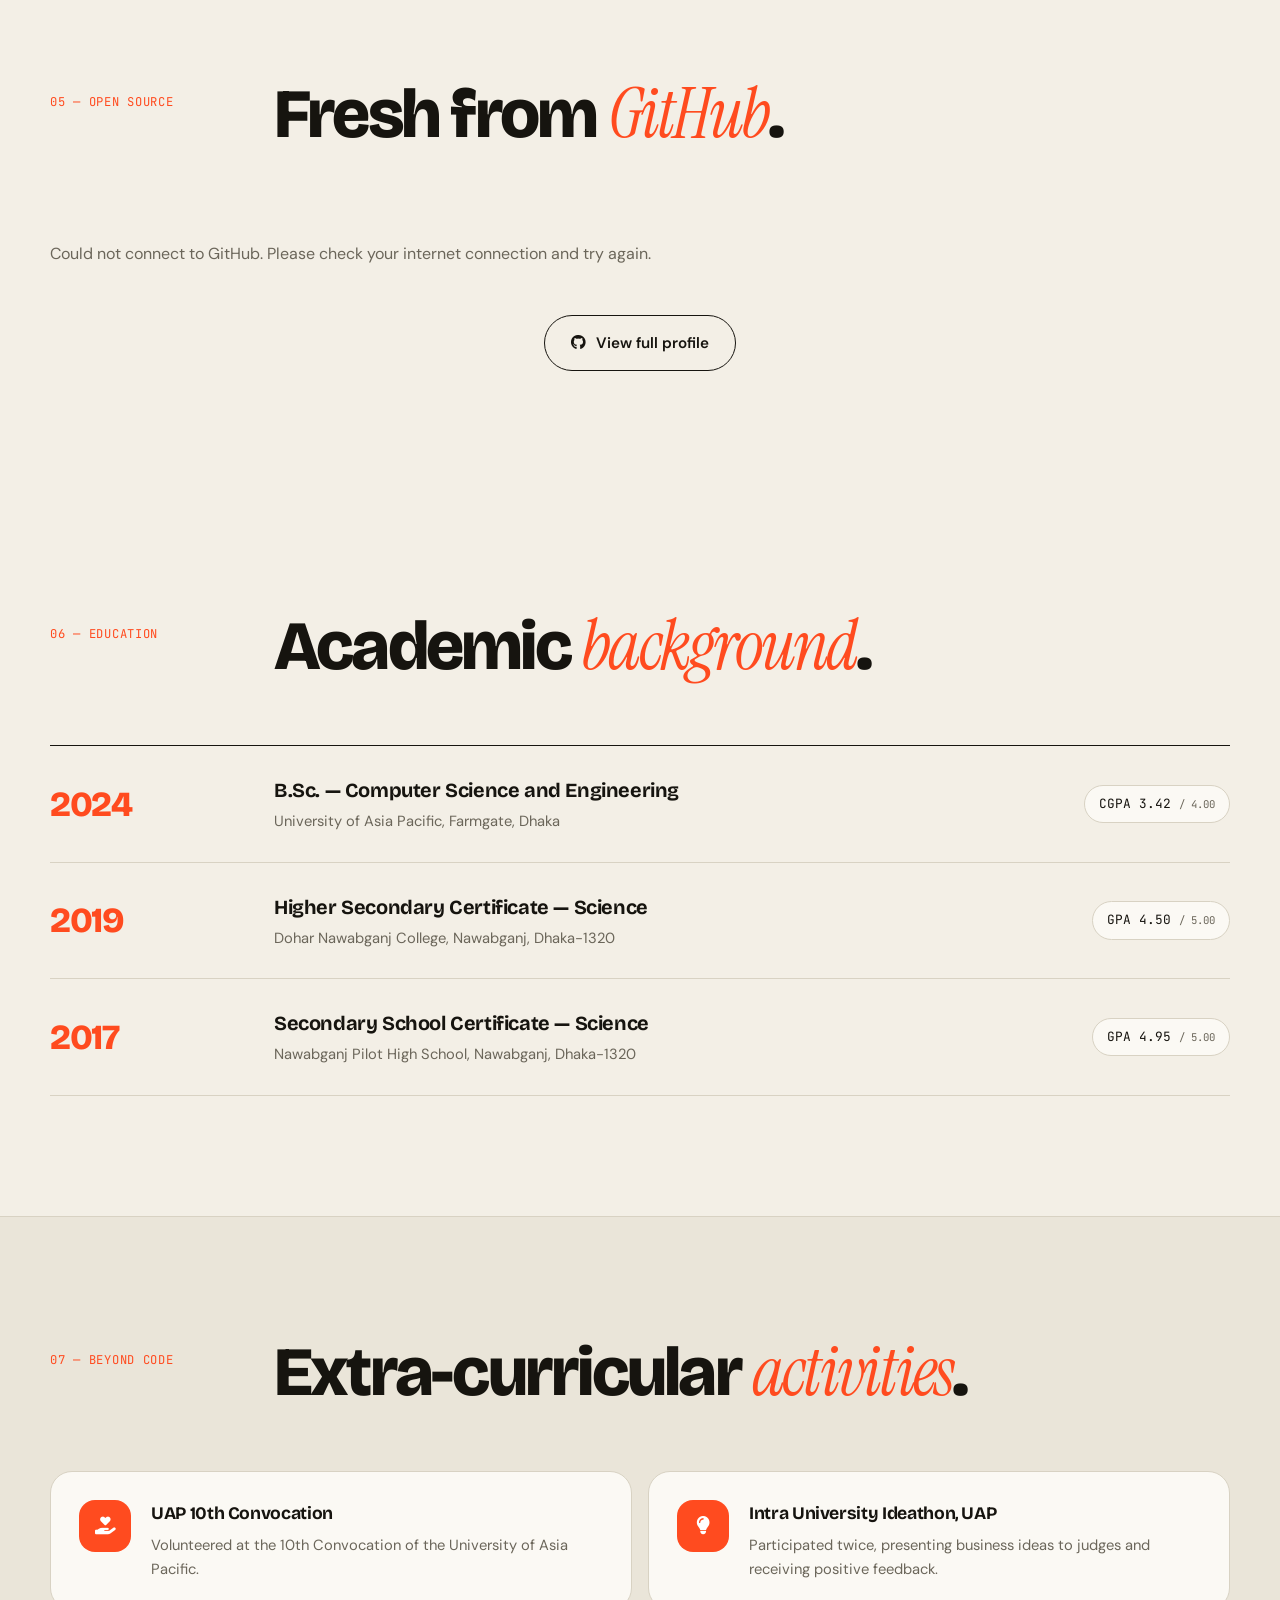
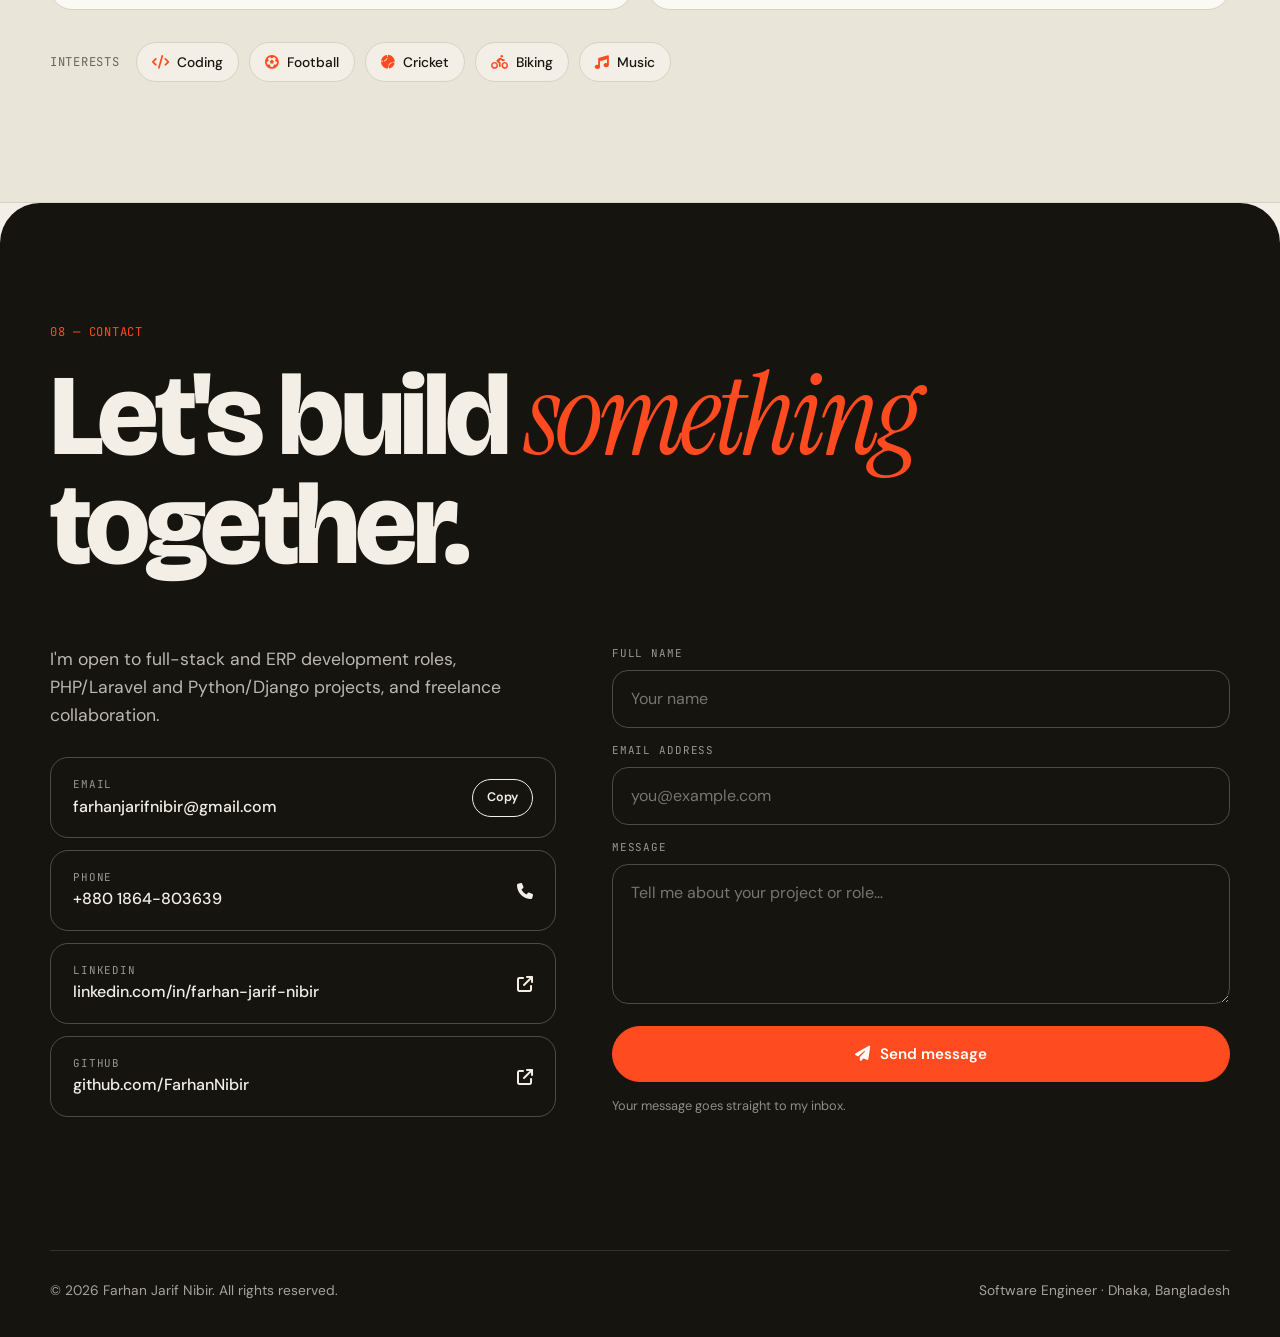
==== commit 1bad9bfb: "Updated" ====
--- a/index.html
+++ b/index.html
@@ -526,7 +526,7 @@
   <div class="stats">
     <div class="stat reveal"><b><span data-count="years">2</span><sup>+</sup></b><span>Years building software</span></div>
     <div class="stat reveal d1"><b><span data-count="4">4</span></b><span>Roles across dev &amp; IT</span></div>
-    <div class="stat reveal d2"><b><span data-count="7">7</span></b><span>Featured projects</span></div>
+    <div class="stat reveal d2"><b><span data-count="8">8</span></b><span>Featured projects</span></div>
     <div class="stat reveal d3"><b><span data-count="2">2</span></b><span>Core stacks: Laravel &amp; Django</span></div>
   </div>
 </div>
@@ -701,44 +701,50 @@
       <button data-f="embedded">Embedded</button>
     </div>
     <div class="proj-grid">
-      <a class="proj reveal" data-cat="web" href="https://github.com/FarhanNibir/donor-finder" target="_blank" rel="noopener">
-        <div class="proj-art a6" data-n="01"><i class="fa-solid fa-droplet"></i><img class="shot" src="images/portfolio/14.jpg" alt="" loading="lazy" onerror="this.remove()" onload="this.parentNode.classList.add('has-shot')"></div>
+      <a class="proj reveal" data-cat="web" href="https://github.com/FarhanNibir/doc-flow" target="_blank" rel="noopener">
+        <div class="proj-art a4" data-n="01"><i class="fa-solid fa-file-signature"></i><img class="shot" src="images/portfolio/15.jpg" alt="" loading="lazy" onerror="this.remove()" onload="this.parentNode.classList.add('has-shot')"></div>
+        <div class="proj-body"><h3>DocFlow <i class="fa-solid fa-arrow-up-right-from-square"></i></h3>
+          <p>AI document automation prototype. Client data becomes section-by-section AI drafts in a fixed-layout PDF, then goes through reviewer approval, signature and seal, with a tamper-evident audit trail.</p>
+          <div class="tags"><span class="tag">Python</span><span class="tag">Django</span><span class="tag">ReportLab</span><span class="tag">Pydantic</span><span class="tag">OpenAI / Gemini</span></div></div>
+      </a>
+      <a class="proj reveal d1" data-cat="web" href="https://github.com/FarhanNibir/donor-finder" target="_blank" rel="noopener">
+        <div class="proj-art a6" data-n="02"><i class="fa-solid fa-droplet"></i><img class="shot" src="images/portfolio/14.jpg" alt="" loading="lazy" onerror="this.remove()" onload="this.parentNode.classList.add('has-shot')"></div>
         <div class="proj-body"><h3>Donor Finder <i class="fa-solid fa-arrow-up-right-from-square"></i></h3>
           <p>Blood donor finder where donors register with their location and people in need can search for available donors nearby. Donors rest automatically for 4 months after giving blood.</p>
           <div class="tags"><span class="tag">Python</span><span class="tag">Django</span><span class="tag">SQLite</span><span class="tag">Bootstrap</span><span class="tag">JS</span></div></div>
       </a>
-      <a class="proj reveal d1" data-cat="web" href="https://github.com/FarhanNibir/Easy-Clothing-Mart" target="_blank" rel="noopener">
-        <div class="proj-art a1" data-n="02"><i class="fa-solid fa-bag-shopping"></i><img class="shot" src="images/portfolio/11.jpg" alt="" loading="lazy" onerror="this.remove()" onload="this.parentNode.classList.add('has-shot')"></div>
+      <a class="proj reveal d2" data-cat="web" href="https://github.com/FarhanNibir/Easy-Clothing-Mart" target="_blank" rel="noopener">
+        <div class="proj-art a1" data-n="03"><i class="fa-solid fa-bag-shopping"></i><img class="shot" src="images/portfolio/11.jpg" alt="" loading="lazy" onerror="this.remove()" onload="this.parentNode.classList.add('has-shot')"></div>
         <div class="proj-body"><h3>Easy Clothing Mart <i class="fa-solid fa-arrow-up-right-from-square"></i></h3>
           <p>E-commerce platform integrated with a chatbot (Alice) to answer queries and streamline shopping.</p>
           <div class="tags"><span class="tag">Python</span><span class="tag">HTML</span><span class="tag">CSS</span><span class="tag">JS</span></div></div>
       </a>
-      <a class="proj reveal d2" data-cat="web" href="https://github.com/FarhanNibir/On-Demand-Service/tree/master/On_Demand_Service" target="_blank" rel="noopener">
-        <div class="proj-art a2" data-n="03"><i class="fa-solid fa-screwdriver-wrench"></i><img class="shot" src="images/portfolio/10.jpg" alt="" loading="lazy" onerror="this.remove()" onload="this.parentNode.classList.add('has-shot')"></div>
+      <a class="proj reveal" data-cat="web" href="https://github.com/FarhanNibir/On-Demand-Service/tree/master/On_Demand_Service" target="_blank" rel="noopener">
+        <div class="proj-art a2" data-n="04"><i class="fa-solid fa-screwdriver-wrench"></i><img class="shot" src="images/portfolio/10.jpg" alt="" loading="lazy" onerror="this.remove()" onload="this.parentNode.classList.add('has-shot')"></div>
         <div class="proj-body"><h3>On Demand Service <i class="fa-solid fa-arrow-up-right-from-square"></i></h3>
           <p>Platform for users to find job opportunities and connect with skilled workers for specific tasks.</p>
           <div class="tags"><span class="tag">Python</span><span class="tag">HTML</span><span class="tag">CSS</span><span class="tag">JS</span></div></div>
       </a>
-      <a class="proj reveal" data-cat="web" href="https://farhannibir.github.io/Cropper" target="_blank" rel="noopener">
-        <div class="proj-art a3" data-n="04"><i class="fa-solid fa-crop-simple"></i><img class="shot" src="images/portfolio/13.jpg" alt="" loading="lazy" onerror="this.remove()" onload="this.parentNode.classList.add('has-shot')"></div>
+      <a class="proj reveal d1" data-cat="web" href="https://farhannibir.github.io/Cropper" target="_blank" rel="noopener">
+        <div class="proj-art a3" data-n="05"><i class="fa-solid fa-crop-simple"></i><img class="shot" src="images/portfolio/13.jpg" alt="" loading="lazy" onerror="this.remove()" onload="this.parentNode.classList.add('has-shot')"></div>
         <div class="proj-body"><h3>Image Cropper <i class="fa-solid fa-arrow-up-right-from-square"></i></h3>
           <p>Browser-based tool to crop images and PDFs. Select multiple areas, extract text with OCR, and export the crops as a ZIP or a single PDF.</p>
           <div class="tags"><span class="tag">JavaScript</span><span class="tag">HTML</span><span class="tag">CSS</span><span class="tag">PDF.js</span><span class="tag">OCR</span></div></div>
       </a>
-      <a class="proj reveal d1" data-cat="desktop" href="https://github.com/FarhanNibir/Library-Management-System/tree/main/ProjectGUI" target="_blank" rel="noopener">
-        <div class="proj-art a4" data-n="05"><i class="fa-solid fa-book-open"></i><img class="shot" src="images/portfolio/2.jpg" alt="" loading="lazy" onerror="this.remove()" onload="this.parentNode.classList.add('has-shot')"></div>
+      <a class="proj reveal d2" data-cat="desktop" href="https://github.com/FarhanNibir/Library-Management-System/tree/main/ProjectGUI" target="_blank" rel="noopener">
+        <div class="proj-art a4" data-n="06"><i class="fa-solid fa-book-open"></i><img class="shot" src="images/portfolio/2.jpg" alt="" loading="lazy" onerror="this.remove()" onload="this.parentNode.classList.add('has-shot')"></div>
         <div class="proj-body"><h3>Library Management System <i class="fa-solid fa-arrow-up-right-from-square"></i></h3>
           <p>GUI-based system for librarians and students to manage records, search and borrow books.</p>
           <div class="tags"><span class="tag">Java</span><span class="tag">CSS</span></div></div>
       </a>
-      <a class="proj reveal d2" data-cat="desktop" href="https://github.com/FarhanNibir/STUDENT-RECORD-SYSTEM" target="_blank" rel="noopener">
-        <div class="proj-art a5" data-n="06"><i class="fa-solid fa-user-graduate"></i><img class="shot" src="images/portfolio/1.jpg" alt="" loading="lazy" onerror="this.remove()" onload="this.parentNode.classList.add('has-shot')"></div>
+      <a class="proj reveal" data-cat="desktop" href="https://github.com/FarhanNibir/STUDENT-RECORD-SYSTEM" target="_blank" rel="noopener">
+        <div class="proj-art a5" data-n="07"><i class="fa-solid fa-user-graduate"></i><img class="shot" src="images/portfolio/1.jpg" alt="" loading="lazy" onerror="this.remove()" onload="this.parentNode.classList.add('has-shot')"></div>
         <div class="proj-body"><h3>Student Record System <i class="fa-solid fa-arrow-up-right-from-square"></i></h3>
           <p>Basic student management system storing records in a text file with add, read, update and delete.</p>
           <div class="tags"><span class="tag">C</span></div></div>
       </a>
-      <a class="proj reveal" data-cat="embedded" href="https://github.com/FarhanNibir/Smart-Road-Safety" target="_blank" rel="noopener">
-        <div class="proj-art a6" data-n="07"><i class="fa-solid fa-road"></i><img class="shot" src="images/portfolio/12.jpg" alt="" loading="lazy" onerror="this.remove()" onload="this.parentNode.classList.add('has-shot')"></div>
+      <a class="proj reveal d1" data-cat="embedded" href="https://github.com/FarhanNibir/Smart-Road-Safety" target="_blank" rel="noopener">
+        <div class="proj-art a6" data-n="08"><i class="fa-solid fa-road"></i><img class="shot" src="images/portfolio/12.jpg" alt="" loading="lazy" onerror="this.remove()" onload="this.parentNode.classList.add('has-shot')"></div>
         <div class="proj-body"><h3>Smart Road Safety <i class="fa-solid fa-arrow-up-right-from-square"></i></h3>
           <p>Road safety system for mountain U-turns using ultrasonic sensors, LED displays and lights.</p>
           <div class="tags"><span class="tag">C++</span><span class="tag">Arduino</span></div></div>
@@ -1041,6 +1047,25 @@
      Fill in problem / role / highlights / learned for any project and that section appears.
      The order here must match the order of the project cards in the grid. */
   var CASES = [
+    {
+      title: 'DocFlow', cat: 'Web application',
+      desc: 'AI document automation prototype. Client data becomes section-by-section AI drafts in a fixed-layout PDF, then goes through reviewer approval, signature and seal, with a tamper-evident audit trail.',
+      stack: ['Python', 'Django', 'ReportLab', 'Pydantic', 'OpenAI / Gemini API', 'pytest'],
+      link: 'https://github.com/FarhanNibir/doc-flow',
+      problem: 'Business reports are written by hand, laid out by hand and signed off by email, which is slow and makes it easy to sign a version that was changed after it was approved.',
+      role: 'Personal project, designed and built end to end: the workflow engine, AI drafting service, PDF layout engine, approval flow, test suite and the Django web interface.',
+      highlights: [
+        'Every report section has its own AI instructions and word limit, and the AI only sees the fields mapped to that section',
+        'AI answers must be valid JSON and are checked for invented numbers and IDs; failures get one retry and then a flag for a human reviewer',
+        'Identifiers such as names, dates and asset IDs are copied exactly and never rewritten by the AI',
+        'PDFs are laid out in fixed print zones; text is measured first and flows onto a new page instead of being shrunk or clipped',
+        'Approval is tied to a hash of the content, so any edit after approval cancels it and blocks signing until it is approved again',
+        'Signature and seal are applied only to reserved zones and only after approval; signed documents are immutable',
+        'Hash-chained audit log makes tampering detectable; templates are editable JSON with versioning, so layout and AI rules change without code',
+        'The workflow engine has an automated test suite and runs offline with a built-in mock AI provider; OpenAI and Gemini adapters are included'
+      ],
+      learned: 'Designing a state machine where invalid actions are impossible rather than just discouraged, measuring text before placing it in a PDF, and keeping AI output constrained, validated and reviewable.'
+    },
     {
       title: 'Donor Finder', cat: 'Web application',
       desc: 'Blood donor finder where donors register with their location and people in need can search for available donors nearby. Donors rest automatically for 4 months after giving blood.',
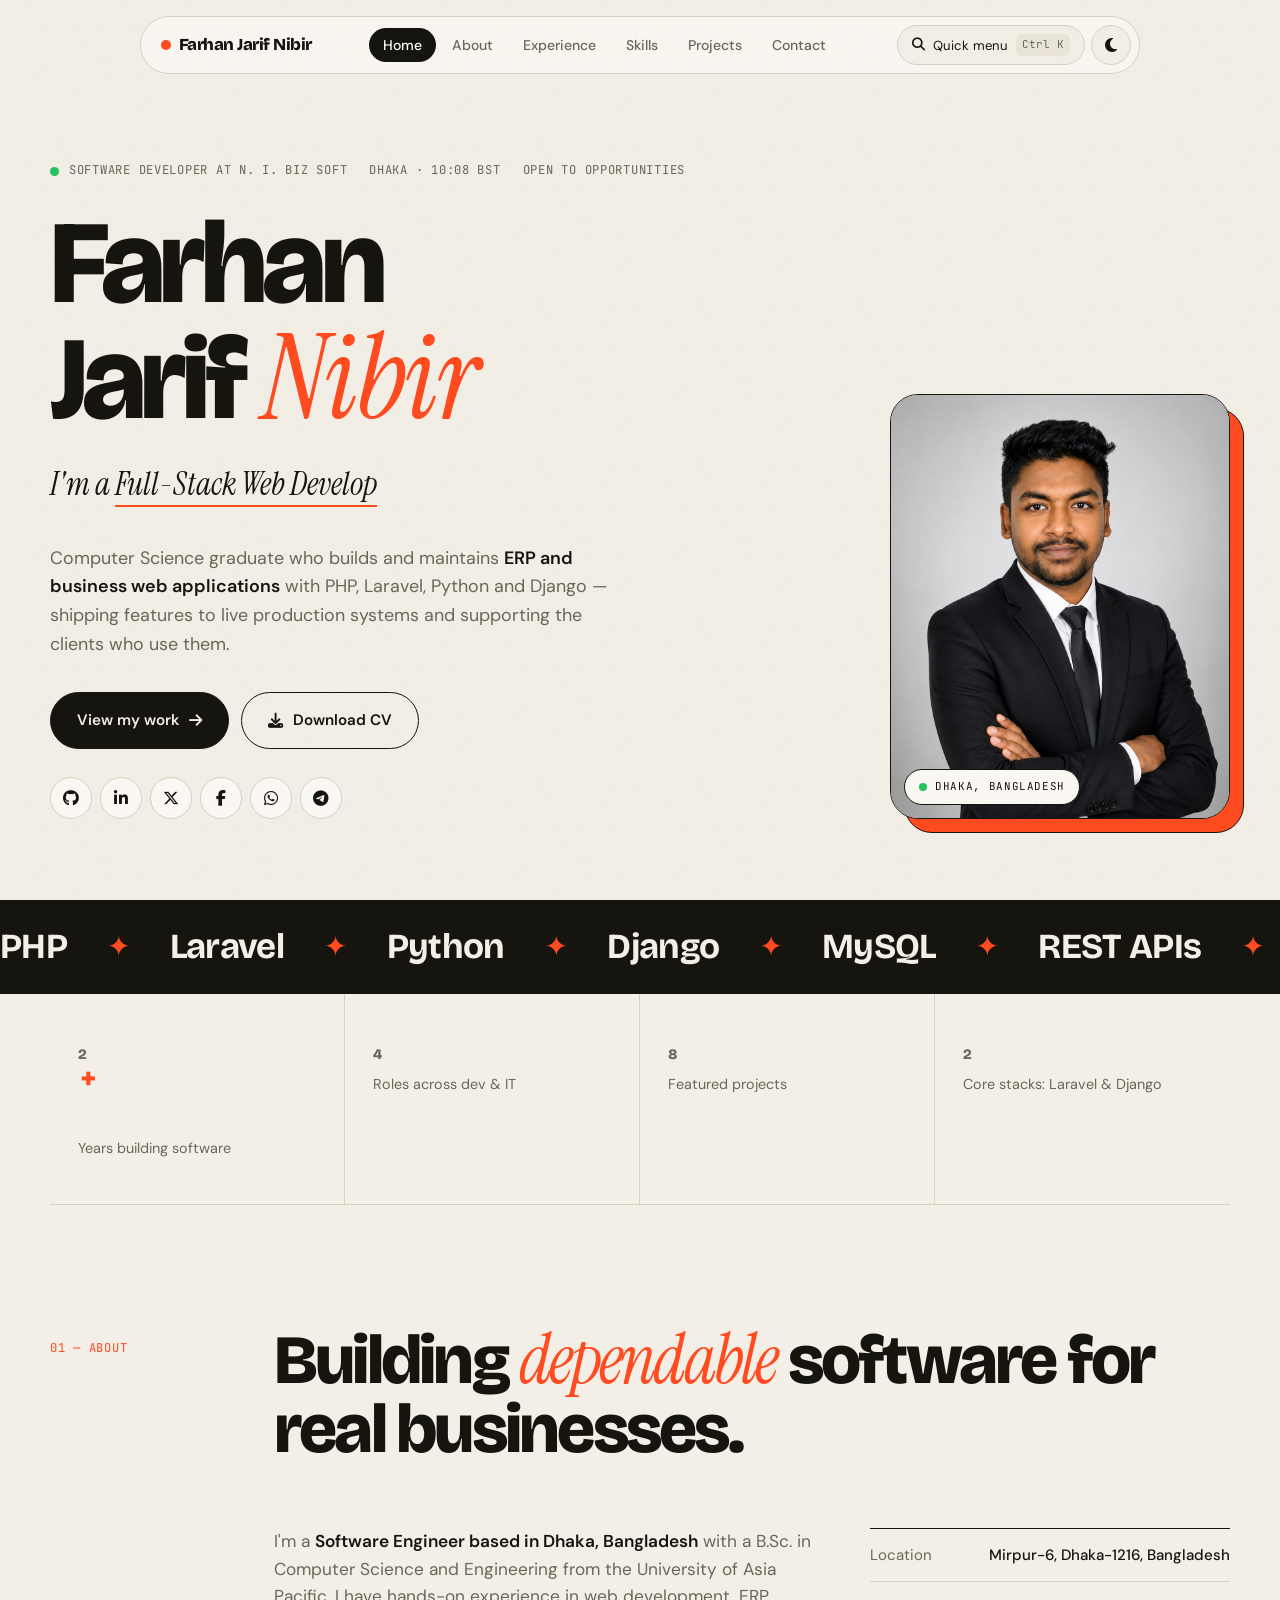
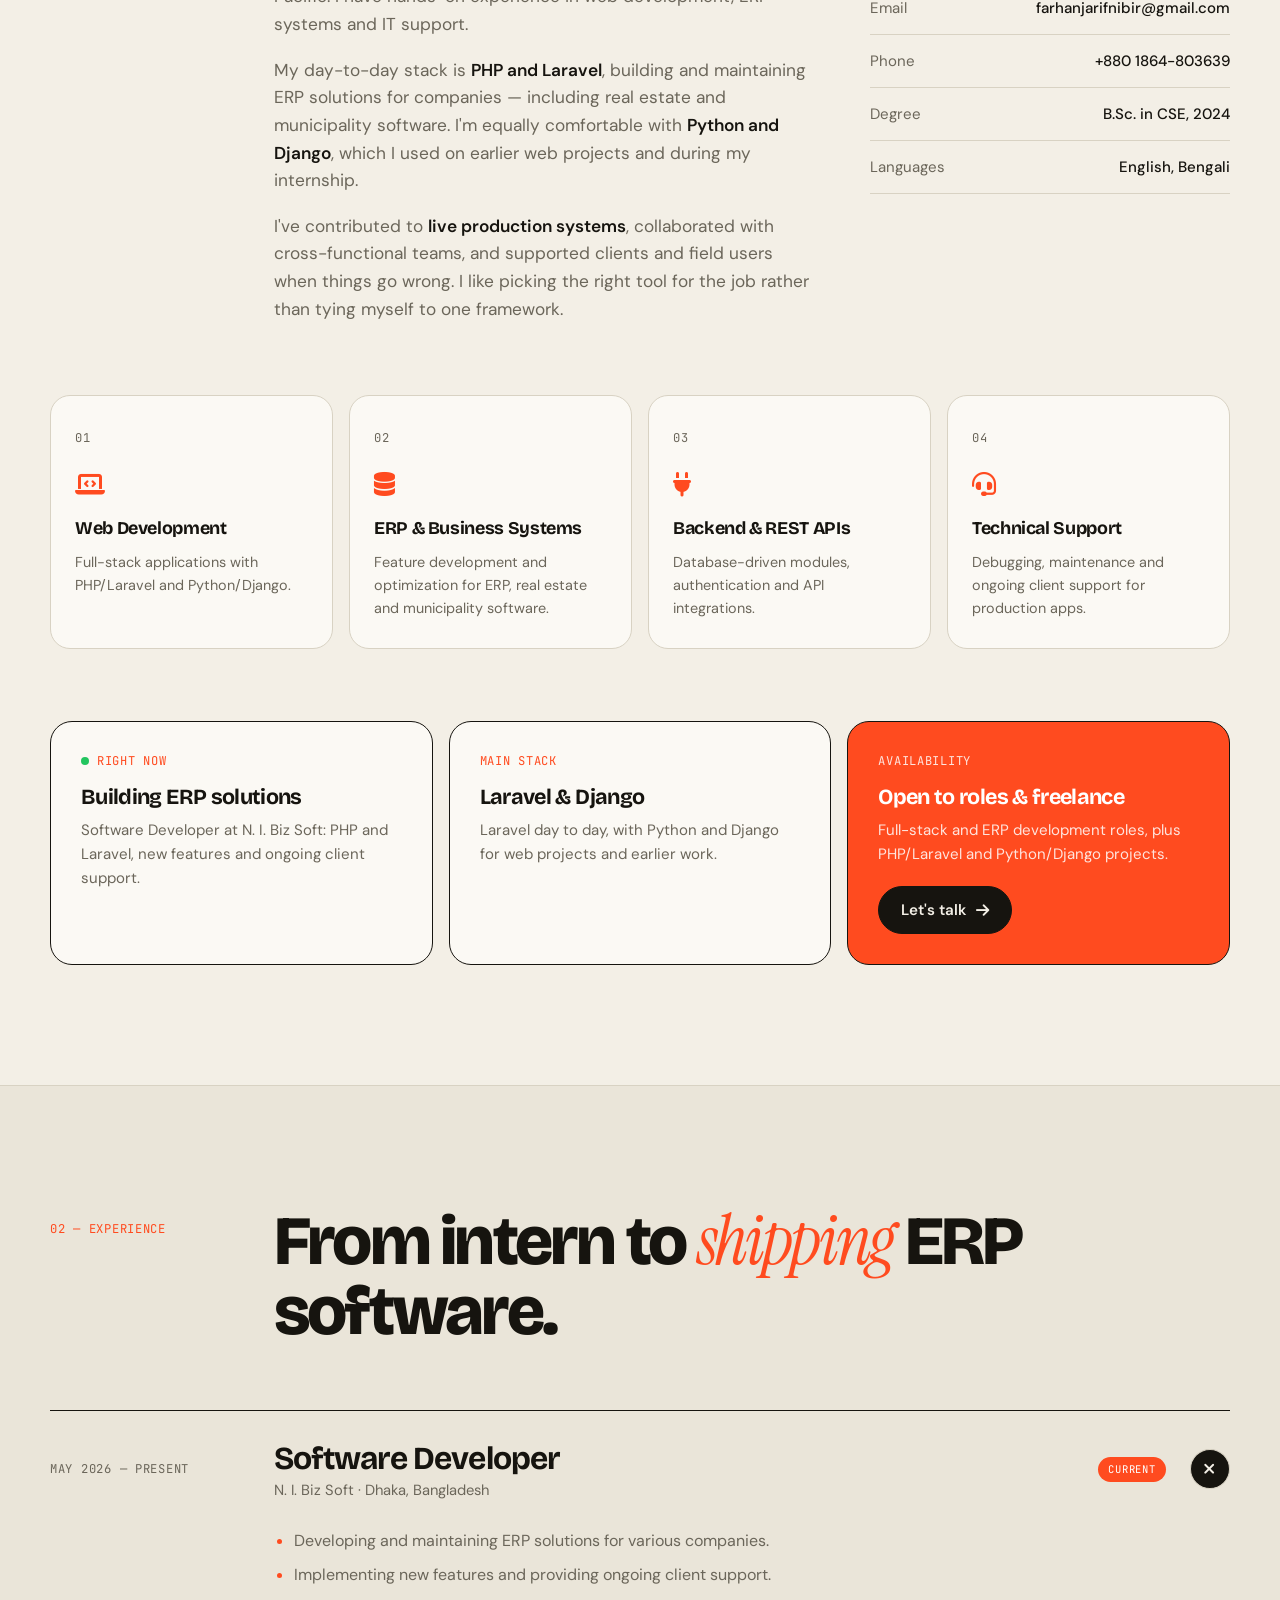
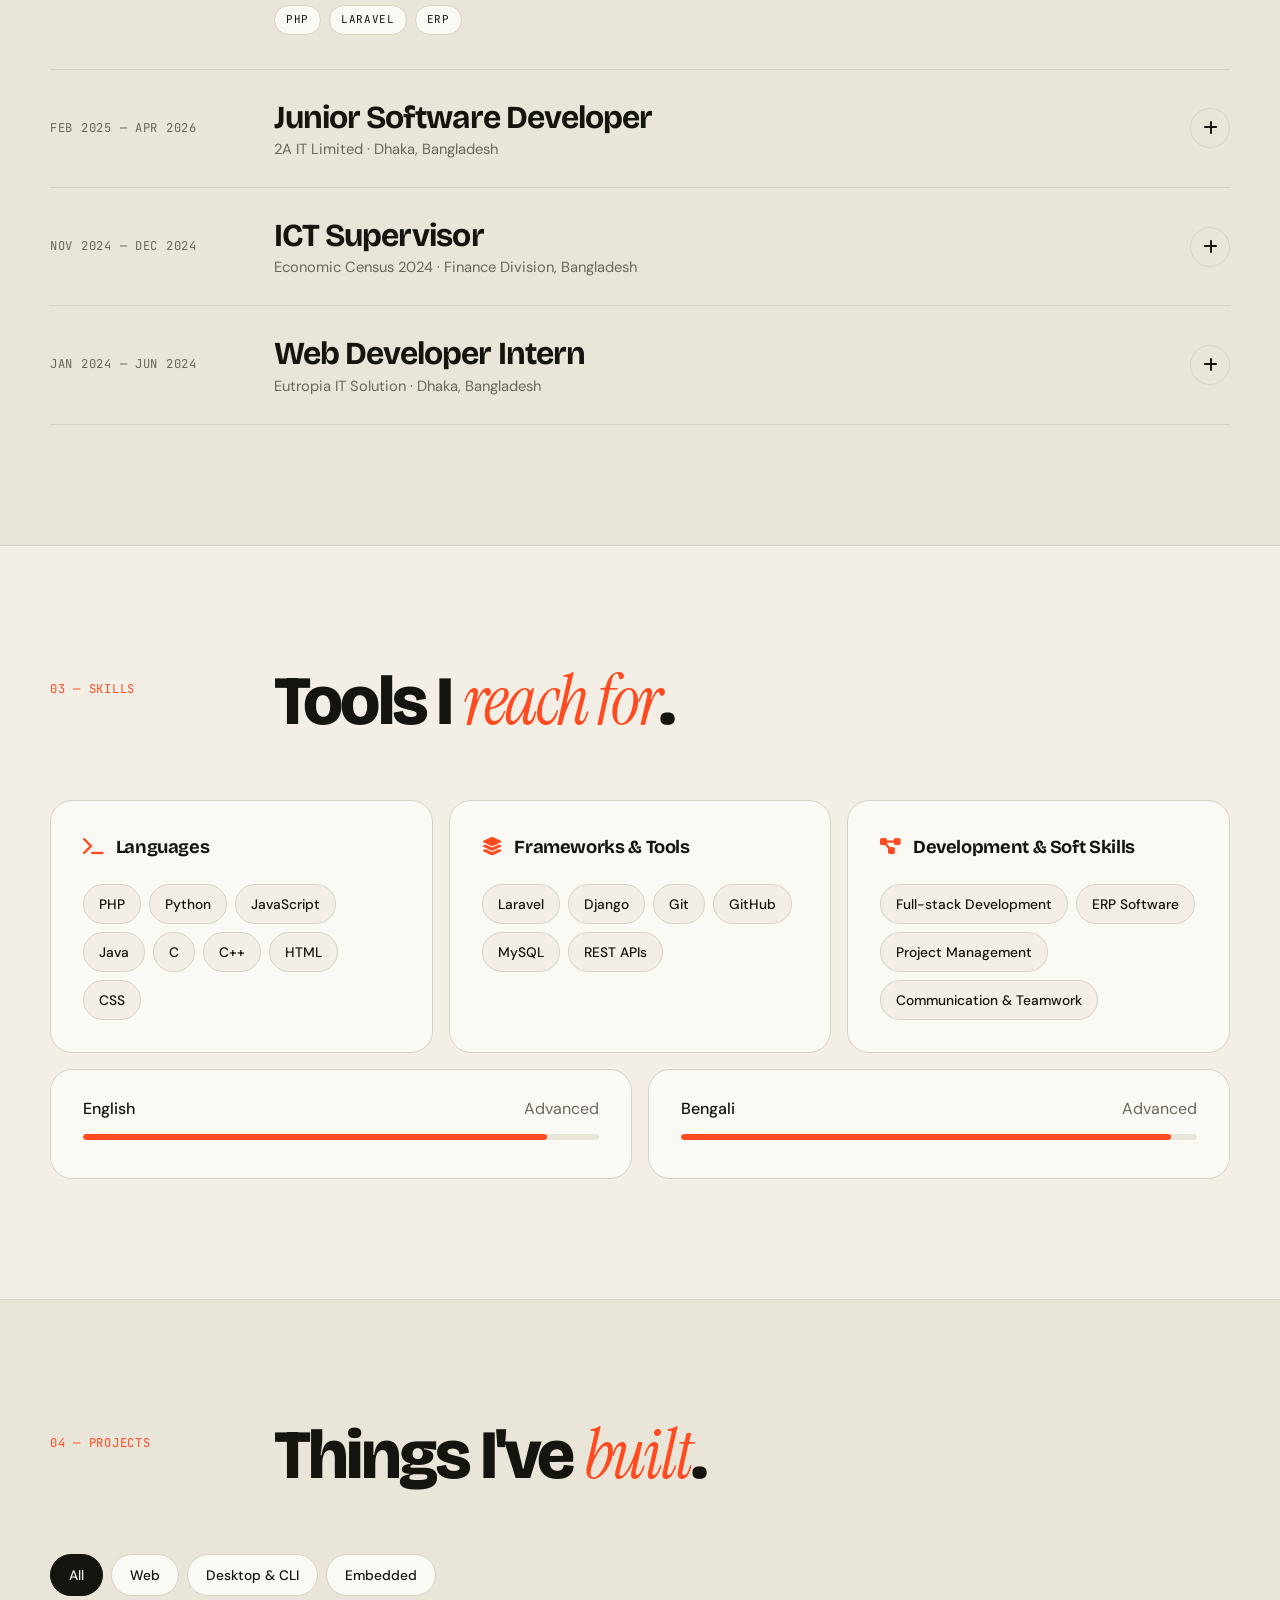
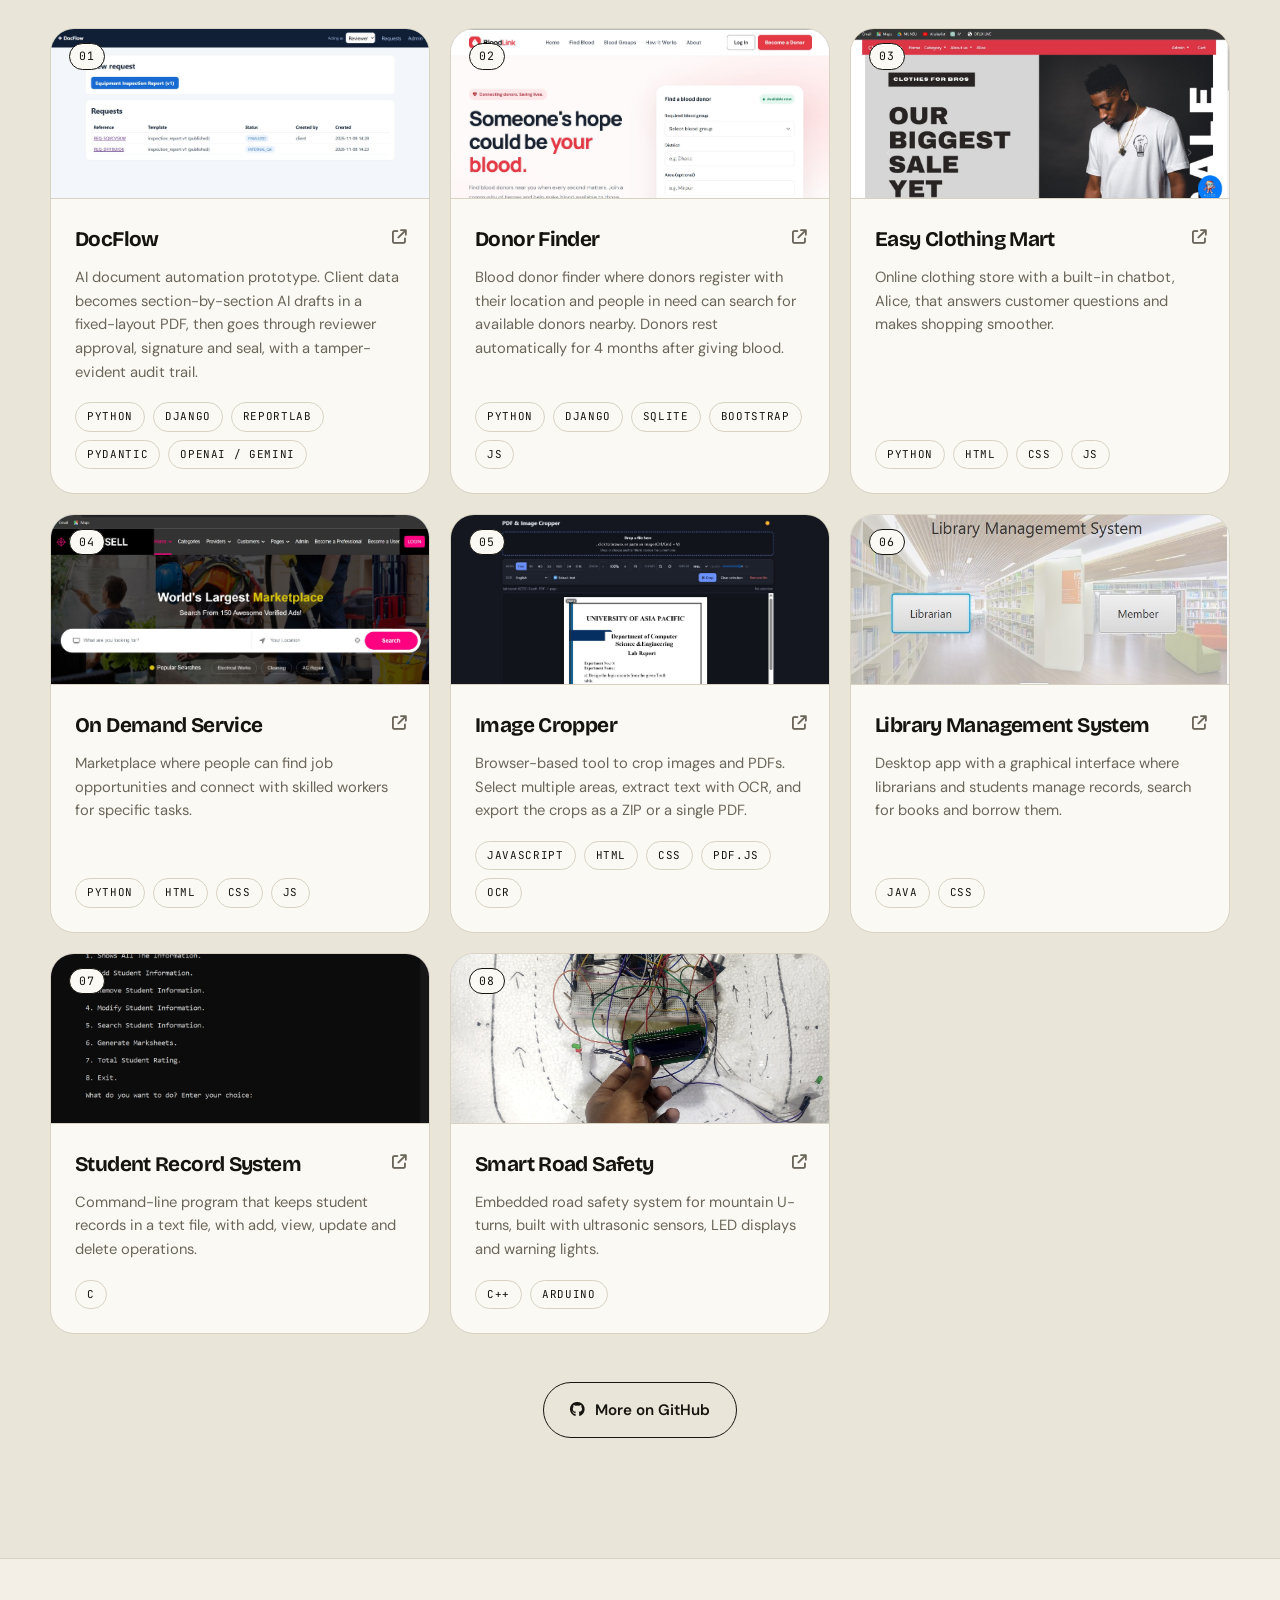
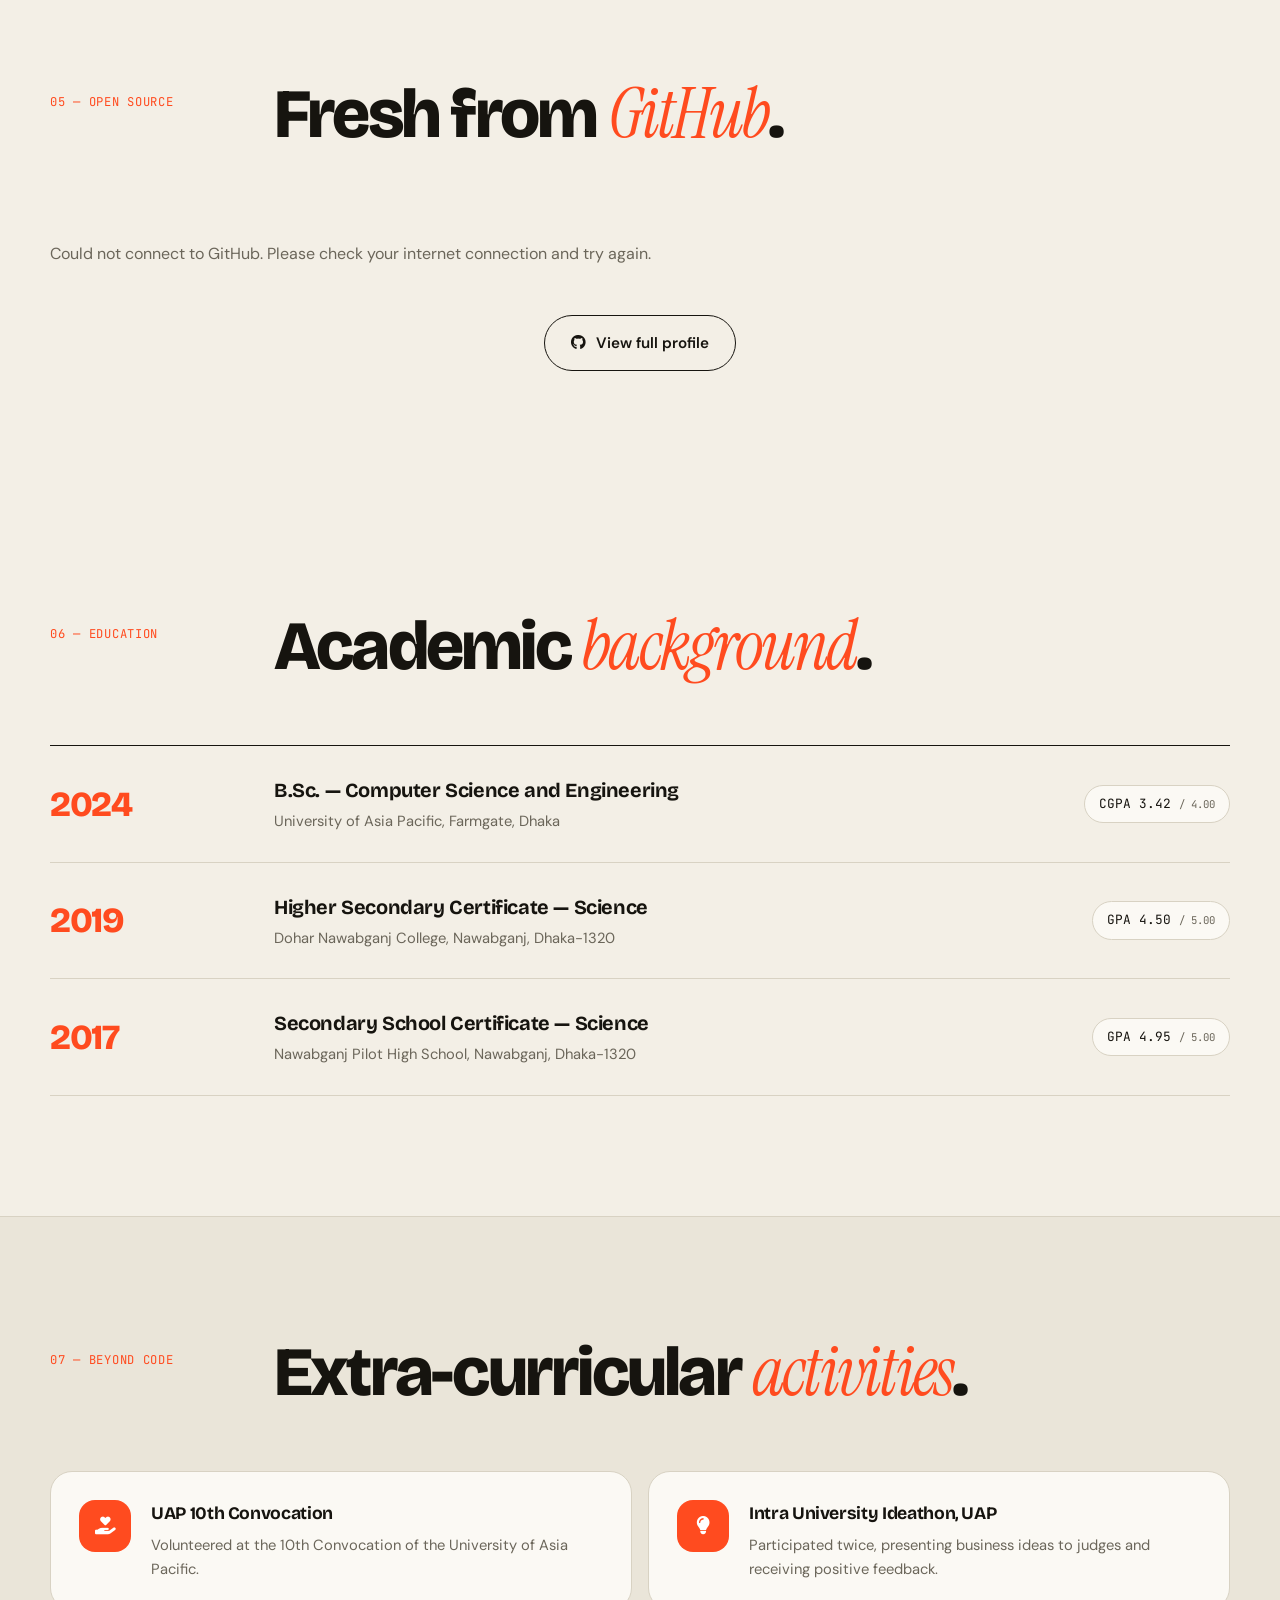
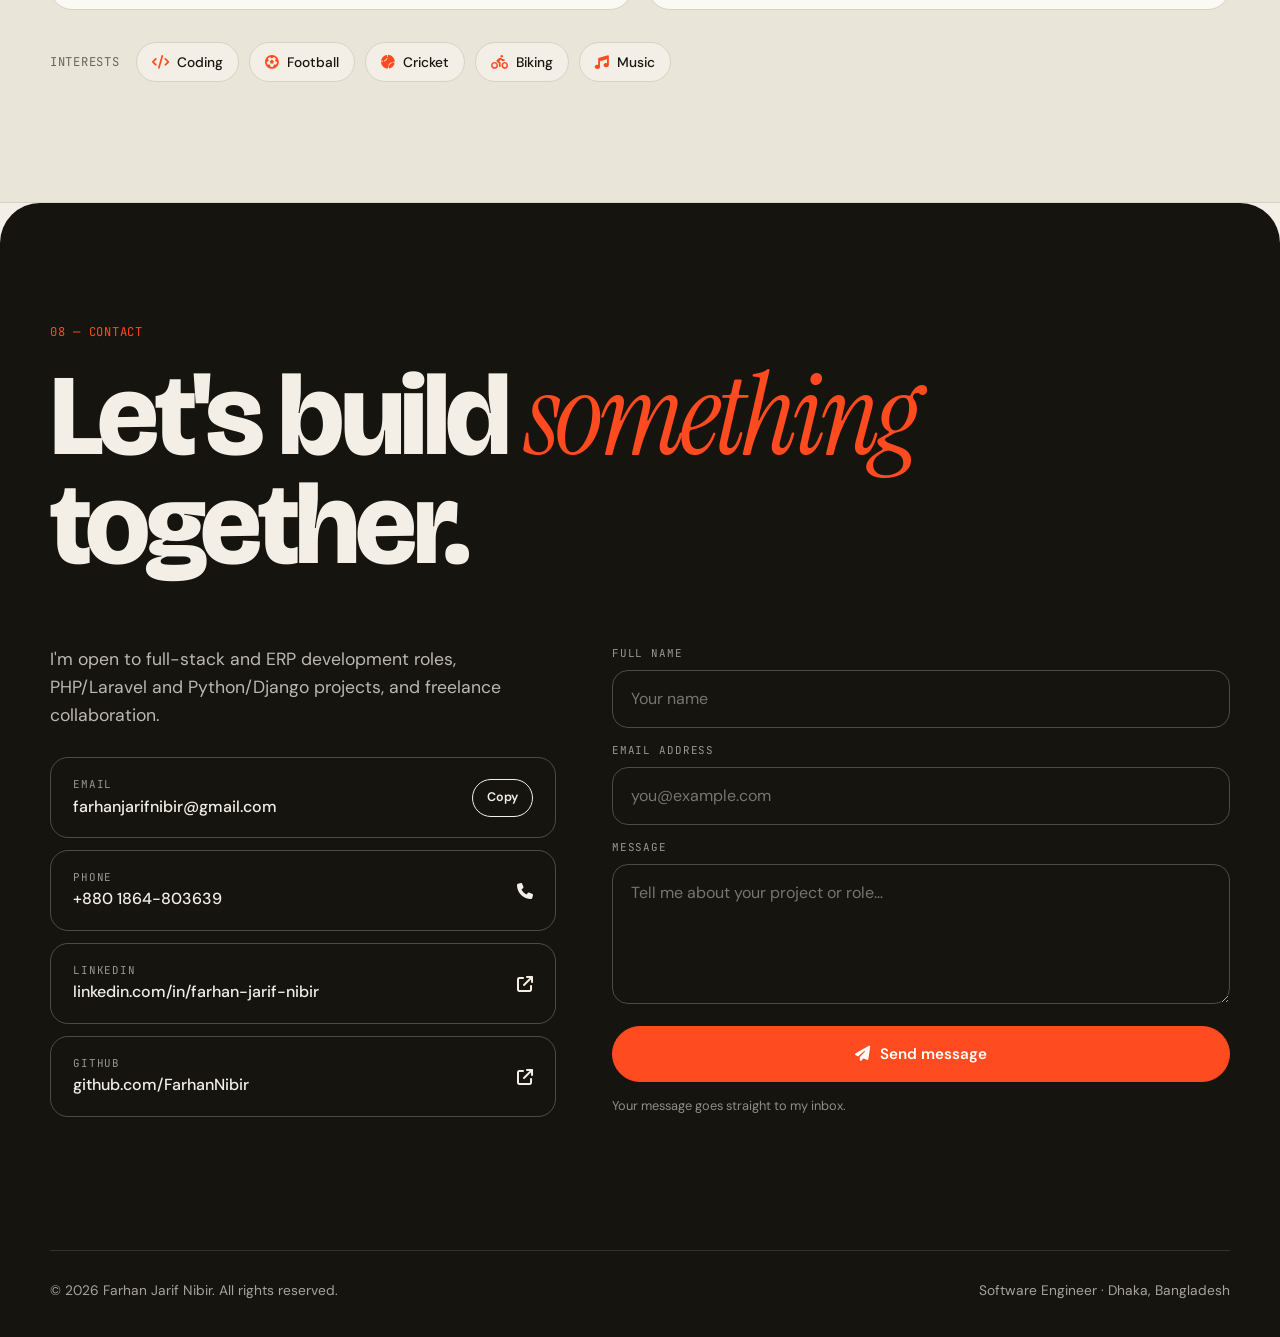
==== commit 2023fc9e: "Updated" ====
--- a/index.html
+++ b/index.html
@@ -701,7 +701,7 @@
       <button data-f="embedded">Embedded</button>
     </div>
     <div class="proj-grid">
-      <a class="proj reveal" data-cat="web" href="https://github.com/FarhanNibir/doc-flow" target="_blank" rel="noopener">
+      <a class="proj reveal" data-cat="web" href="https://github.com/FarhanNibir/docflow" target="_blank" rel="noopener">
         <div class="proj-art a4" data-n="01"><i class="fa-solid fa-file-signature"></i><img class="shot" src="images/portfolio/15.jpg" alt="" loading="lazy" onerror="this.remove()" onload="this.parentNode.classList.add('has-shot')"></div>
         <div class="proj-body"><h3>DocFlow <i class="fa-solid fa-arrow-up-right-from-square"></i></h3>
           <p>AI document automation prototype. Client data becomes section-by-section AI drafts in a fixed-layout PDF, then goes through reviewer approval, signature and seal, with a tamper-evident audit trail.</p>
@@ -716,13 +716,13 @@
       <a class="proj reveal d2" data-cat="web" href="https://github.com/FarhanNibir/Easy-Clothing-Mart" target="_blank" rel="noopener">
         <div class="proj-art a1" data-n="03"><i class="fa-solid fa-bag-shopping"></i><img class="shot" src="images/portfolio/11.jpg" alt="" loading="lazy" onerror="this.remove()" onload="this.parentNode.classList.add('has-shot')"></div>
         <div class="proj-body"><h3>Easy Clothing Mart <i class="fa-solid fa-arrow-up-right-from-square"></i></h3>
-          <p>E-commerce platform integrated with a chatbot (Alice) to answer queries and streamline shopping.</p>
+          <p>Online clothing store with a built-in chatbot, Alice, that answers customer questions and makes shopping smoother.</p>
           <div class="tags"><span class="tag">Python</span><span class="tag">HTML</span><span class="tag">CSS</span><span class="tag">JS</span></div></div>
       </a>
       <a class="proj reveal" data-cat="web" href="https://github.com/FarhanNibir/On-Demand-Service/tree/master/On_Demand_Service" target="_blank" rel="noopener">
         <div class="proj-art a2" data-n="04"><i class="fa-solid fa-screwdriver-wrench"></i><img class="shot" src="images/portfolio/10.jpg" alt="" loading="lazy" onerror="this.remove()" onload="this.parentNode.classList.add('has-shot')"></div>
         <div class="proj-body"><h3>On Demand Service <i class="fa-solid fa-arrow-up-right-from-square"></i></h3>
-          <p>Platform for users to find job opportunities and connect with skilled workers for specific tasks.</p>
+          <p>Marketplace where people can find job opportunities and connect with skilled workers for specific tasks.</p>
           <div class="tags"><span class="tag">Python</span><span class="tag">HTML</span><span class="tag">CSS</span><span class="tag">JS</span></div></div>
       </a>
       <a class="proj reveal d1" data-cat="web" href="https://farhannibir.github.io/Cropper" target="_blank" rel="noopener">
@@ -734,19 +734,19 @@
       <a class="proj reveal d2" data-cat="desktop" href="https://github.com/FarhanNibir/Library-Management-System/tree/main/ProjectGUI" target="_blank" rel="noopener">
         <div class="proj-art a4" data-n="06"><i class="fa-solid fa-book-open"></i><img class="shot" src="images/portfolio/2.jpg" alt="" loading="lazy" onerror="this.remove()" onload="this.parentNode.classList.add('has-shot')"></div>
         <div class="proj-body"><h3>Library Management System <i class="fa-solid fa-arrow-up-right-from-square"></i></h3>
-          <p>GUI-based system for librarians and students to manage records, search and borrow books.</p>
+          <p>Desktop app with a graphical interface where librarians and students manage records, search for books and borrow them.</p>
           <div class="tags"><span class="tag">Java</span><span class="tag">CSS</span></div></div>
       </a>
       <a class="proj reveal" data-cat="desktop" href="https://github.com/FarhanNibir/STUDENT-RECORD-SYSTEM" target="_blank" rel="noopener">
         <div class="proj-art a5" data-n="07"><i class="fa-solid fa-user-graduate"></i><img class="shot" src="images/portfolio/1.jpg" alt="" loading="lazy" onerror="this.remove()" onload="this.parentNode.classList.add('has-shot')"></div>
         <div class="proj-body"><h3>Student Record System <i class="fa-solid fa-arrow-up-right-from-square"></i></h3>
-          <p>Basic student management system storing records in a text file with add, read, update and delete.</p>
+          <p>Command-line program that keeps student records in a text file, with add, view, update and delete operations.</p>
           <div class="tags"><span class="tag">C</span></div></div>
       </a>
       <a class="proj reveal d1" data-cat="embedded" href="https://github.com/FarhanNibir/Smart-Road-Safety" target="_blank" rel="noopener">
         <div class="proj-art a6" data-n="08"><i class="fa-solid fa-road"></i><img class="shot" src="images/portfolio/12.jpg" alt="" loading="lazy" onerror="this.remove()" onload="this.parentNode.classList.add('has-shot')"></div>
         <div class="proj-body"><h3>Smart Road Safety <i class="fa-solid fa-arrow-up-right-from-square"></i></h3>
-          <p>Road safety system for mountain U-turns using ultrasonic sensors, LED displays and lights.</p>
+          <p>Embedded road safety system for mountain U-turns, built with ultrasonic sensors, LED displays and warning lights.</p>
           <div class="tags"><span class="tag">C++</span><span class="tag">Arduino</span></div></div>
       </a>
     </div>
@@ -1051,7 +1051,7 @@
       title: 'DocFlow', cat: 'Web application',
       desc: 'AI document automation prototype. Client data becomes section-by-section AI drafts in a fixed-layout PDF, then goes through reviewer approval, signature and seal, with a tamper-evident audit trail.',
       stack: ['Python', 'Django', 'ReportLab', 'Pydantic', 'OpenAI / Gemini API', 'pytest'],
-      link: 'https://github.com/FarhanNibir/doc-flow',
+      link: 'https://github.com/FarhanNibir/docflow',
       problem: 'Business reports are written by hand, laid out by hand and signed off by email, which is slow and makes it easy to sign a version that was changed after it was approved.',
       role: 'Personal project, designed and built end to end: the workflow engine, AI drafting service, PDF layout engine, approval flow, test suite and the Django web interface.',
       highlights: [
@@ -1083,12 +1083,12 @@
       ],
       learned: ''
     },
-    { title: 'Easy Clothing Mart', cat: 'Web application', desc: 'E-commerce platform integrated with a chatbot (Alice) to answer queries and streamline shopping.', stack: ['Python', 'HTML', 'CSS', 'JS'], link: 'https://github.com/FarhanNibir/Easy-Clothing-Mart', problem: '', role: '', highlights: [], learned: '' },
-    { title: 'On Demand Service', cat: 'Web application', desc: 'Platform for users to find job opportunities and connect with skilled workers for specific tasks.', stack: ['Python', 'HTML', 'CSS', 'JS'], link: 'https://github.com/FarhanNibir/On-Demand-Service/tree/master/On_Demand_Service', problem: '', role: '', highlights: [], learned: '' },
+    { title: 'Easy Clothing Mart', cat: 'Web application', desc: 'Online clothing store with a built-in chatbot, Alice, that answers customer questions and makes shopping smoother.', stack: ['Python', 'HTML', 'CSS', 'JS'], link: 'https://github.com/FarhanNibir/Easy-Clothing-Mart', problem: 'Online shoppers often have quick questions while browsing, and waiting for a person to answer can make them leave without buying.', role: '', highlights: ['Online clothing store where customers can browse and shop', 'A chatbot named Alice answers customer questions right inside the shopping experience', 'Instant answers to common questions make shopping quicker and smoother', 'Python back end with an HTML, CSS and JavaScript interface'], learned: '' },
+    { title: 'On Demand Service', cat: 'Web application', desc: 'Marketplace where people can find job opportunities and connect with skilled workers for specific tasks.', stack: ['Python', 'HTML', 'CSS', 'JS'], link: 'https://github.com/FarhanNibir/On-Demand-Service/tree/master/On_Demand_Service', problem: 'People who need a task done often do not know where to find a skilled worker, and skilled workers have no easy way to find jobs.', role: '', highlights: ['Users can find job opportunities', 'Users can connect with skilled workers for specific tasks', 'Brings both sides, people who need work done and people who do it, onto one platform', 'Python back end with an HTML, CSS and JavaScript interface'], learned: '' },
     { title: 'Image Cropper', cat: 'Web tool', desc: 'Browser-based tool to crop images and PDFs. Select multiple areas, extract text with OCR, and export the crops as a ZIP or a single PDF.', stack: ['JavaScript', 'HTML', 'CSS', 'PDF.js', 'Tesseract.js', 'jsPDF', 'JSZip'], link: 'https://github.com/FarhanNibir/Cropper', problem: 'Cropping several parts of an image or PDF usually means repeating the same steps in heavy editing software, and pulling text out of a scanned area needs yet another tool.', role: '', highlights: ['Open images and multi-page PDFs by drag and drop, file picker or clipboard paste', 'Move and resize selections with handles, aspect ratio presets, zoom and rotation', 'Crop as many areas as needed into a gallery, then download them as PNG, JPEG or WebP, or as a ZIP', 'Extract text from any selection or crop with OCR (English, Bengali, Hindi and more)', 'Combine all crops into a single PDF in fit-to-image, A4 or Letter size', 'Works fully in the browser with light and dark themes and keyboard shortcuts'], learned: '' },
-    { title: 'Library Management System', cat: 'Desktop application', desc: 'GUI-based system for librarians and students to manage records, search and borrow books.', stack: ['Java', 'CSS'], link: 'https://github.com/FarhanNibir/Library-Management-System/tree/main/ProjectGUI', problem: '', role: '', highlights: [], learned: '' },
-    { title: 'Student Record System', cat: 'Command-line application', desc: 'Basic student management system storing records in a text file with add, read, update and delete.', stack: ['C'], link: 'https://github.com/FarhanNibir/STUDENT-RECORD-SYSTEM', problem: '', role: '', highlights: [], learned: '' },
-    { title: 'Smart Road Safety', cat: 'Embedded system', desc: 'Road safety system for mountain U-turns using ultrasonic sensors, LED displays and lights.', stack: ['C++', 'Arduino'], link: 'https://github.com/FarhanNibir/Smart-Road-Safety', problem: '', role: '', highlights: [], learned: '' }
+    { title: 'Library Management System', cat: 'Desktop application', desc: 'Desktop app with a graphical interface where librarians and students manage records, search for books and borrow them.', stack: ['Java', 'CSS'], link: 'https://github.com/FarhanNibir/Library-Management-System/tree/main/ProjectGUI', problem: 'Libraries that track books and borrowers by hand find it slow to search records and to see what is available.', role: '', highlights: ['Graphical desktop interface designed for both librarians and students', 'Librarians can manage the library records', 'Search for books from the application', 'Students can borrow books through the system', 'Built in Java with CSS styling for the interface'], learned: '' },
+    { title: 'Student Record System', cat: 'Command-line application', desc: 'Command-line program that keeps student records in a text file, with add, view, update and delete operations.', stack: ['C'], link: 'https://github.com/FarhanNibir/STUDENT-RECORD-SYSTEM', problem: 'Student information kept on paper or in scattered files is hard to find, correct and keep up to date.', role: '', highlights: ['Add new student records', 'View the stored records', 'Update and delete existing records', 'Records are saved in a plain text file, so the data is still there the next time the program runs', 'Written in C and run from the command line'], learned: '' },
+    { title: 'Smart Road Safety', cat: 'Embedded system', desc: 'Embedded road safety system for mountain U-turns, built with ultrasonic sensors, LED displays and warning lights.', stack: ['C++', 'Arduino'], link: 'https://github.com/FarhanNibir/Smart-Road-Safety', problem: 'On mountain roads, drivers often cannot see oncoming vehicles around a U-turn until the last moment.', role: '', highlights: ['Ultrasonic sensors are used to detect vehicles near the U-turn', 'LED displays and lights give drivers a clear warning', 'Built as an embedded system programmed in C++ on Arduino'], learned: '' }
   ];
   var caseEl = $('#case'), caseArt = $('#caseArt'), caseBody = $('#caseBody'), lastFocus = null;
   function el(tag, cls, text) { var n = document.createElement(tag); if (cls) n.className = cls; if (text) n.textContent = text; return n; }
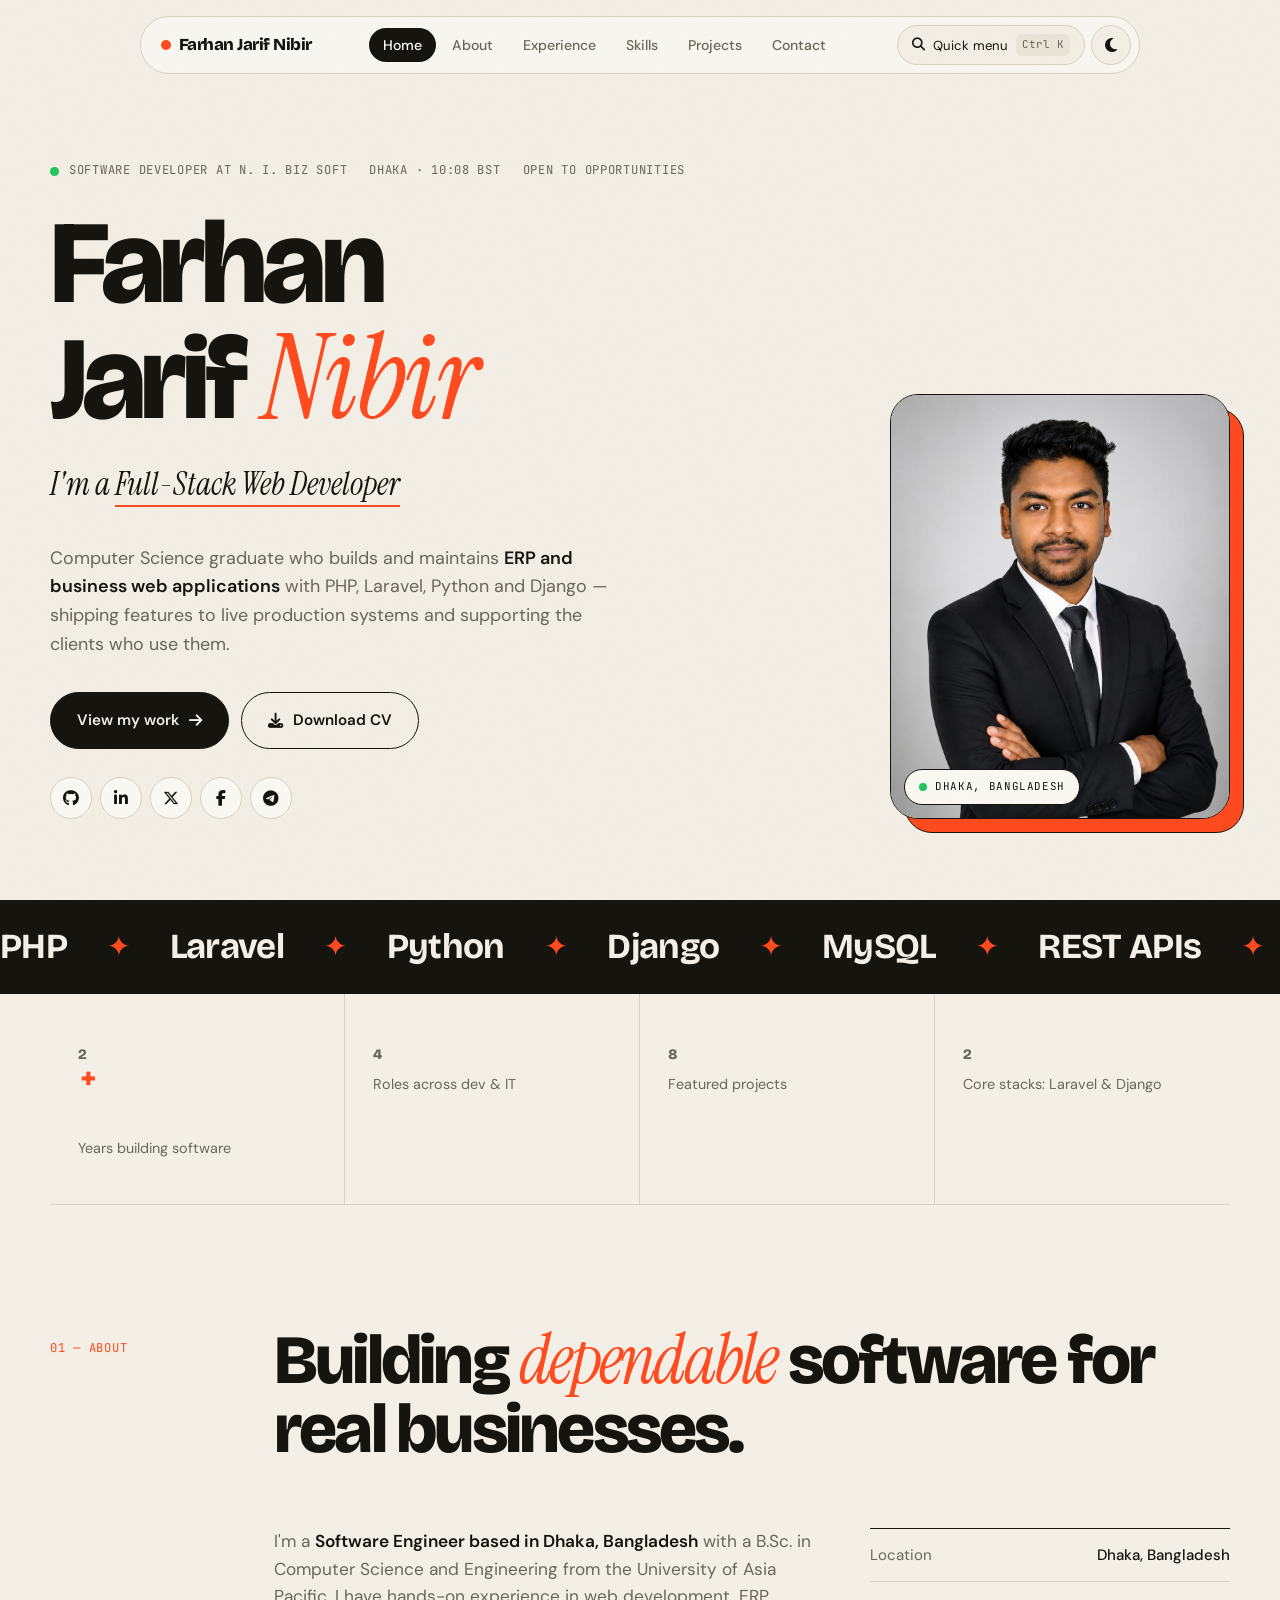
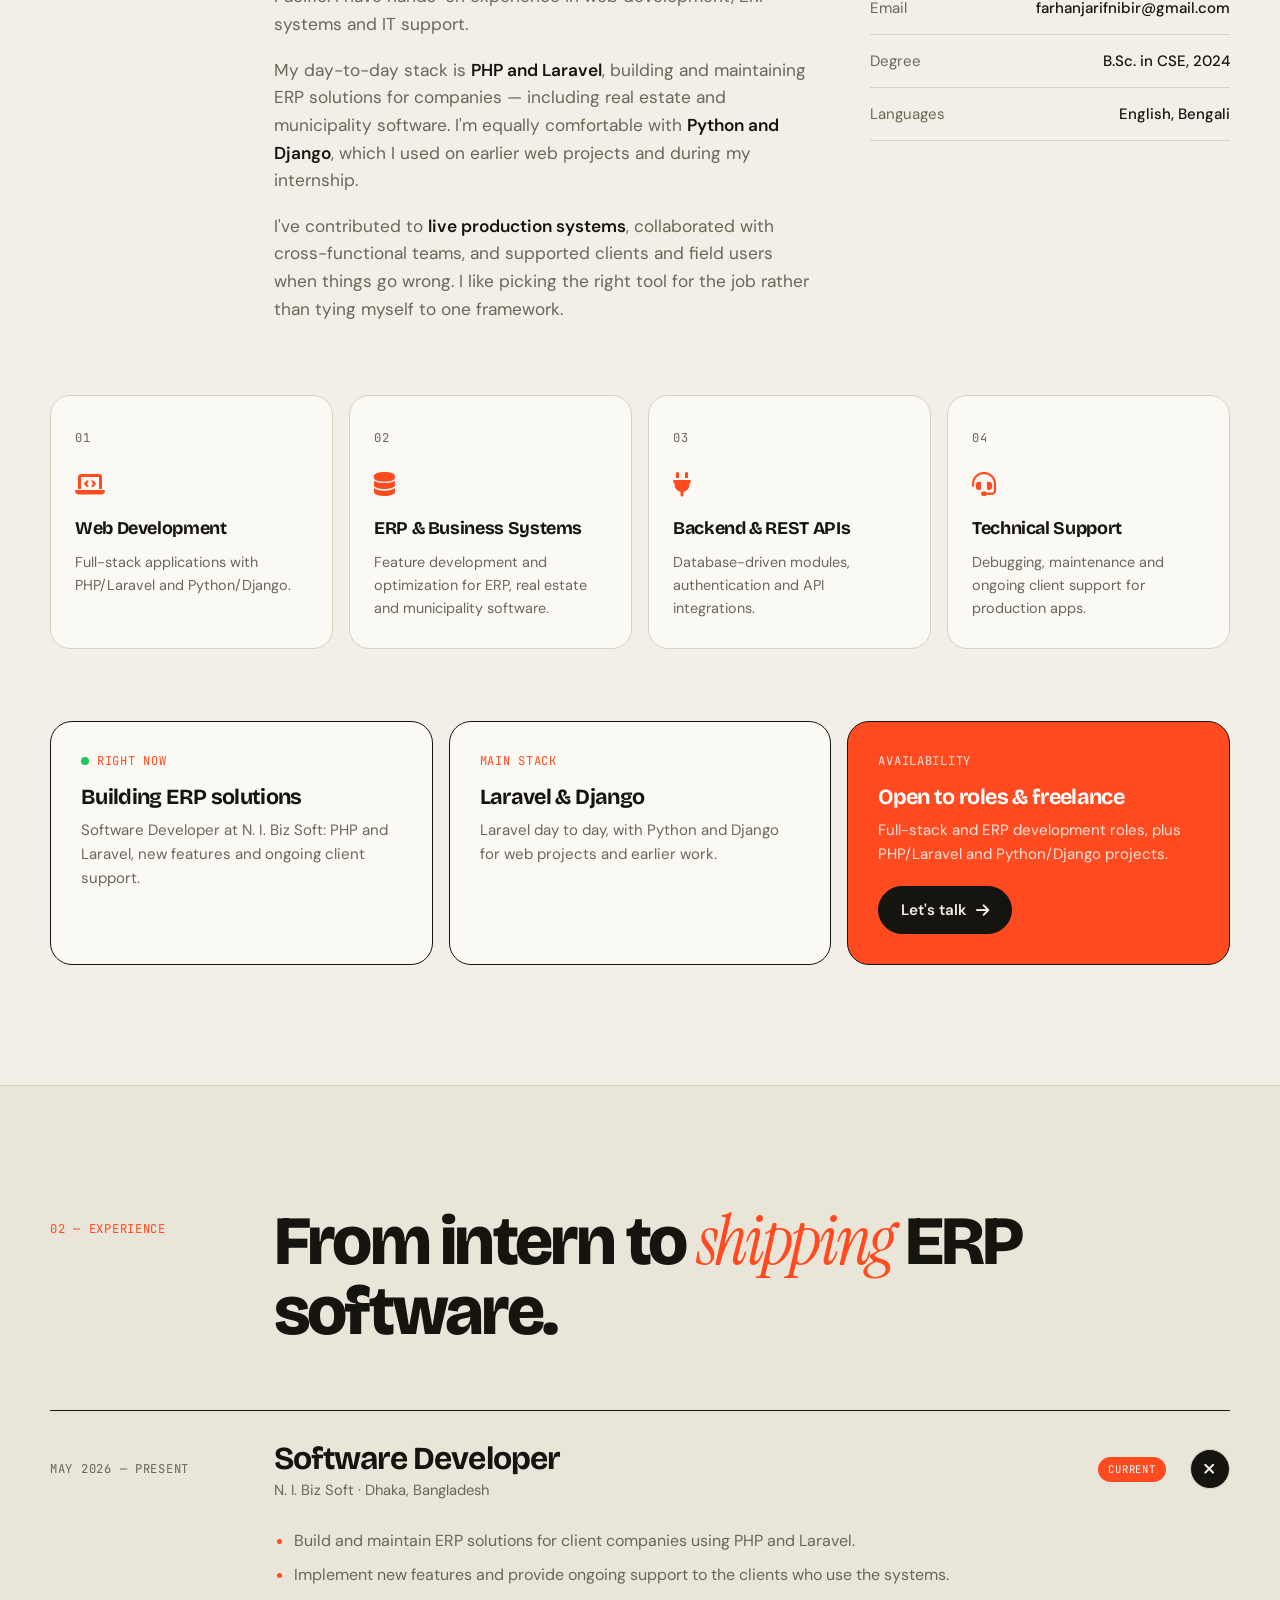
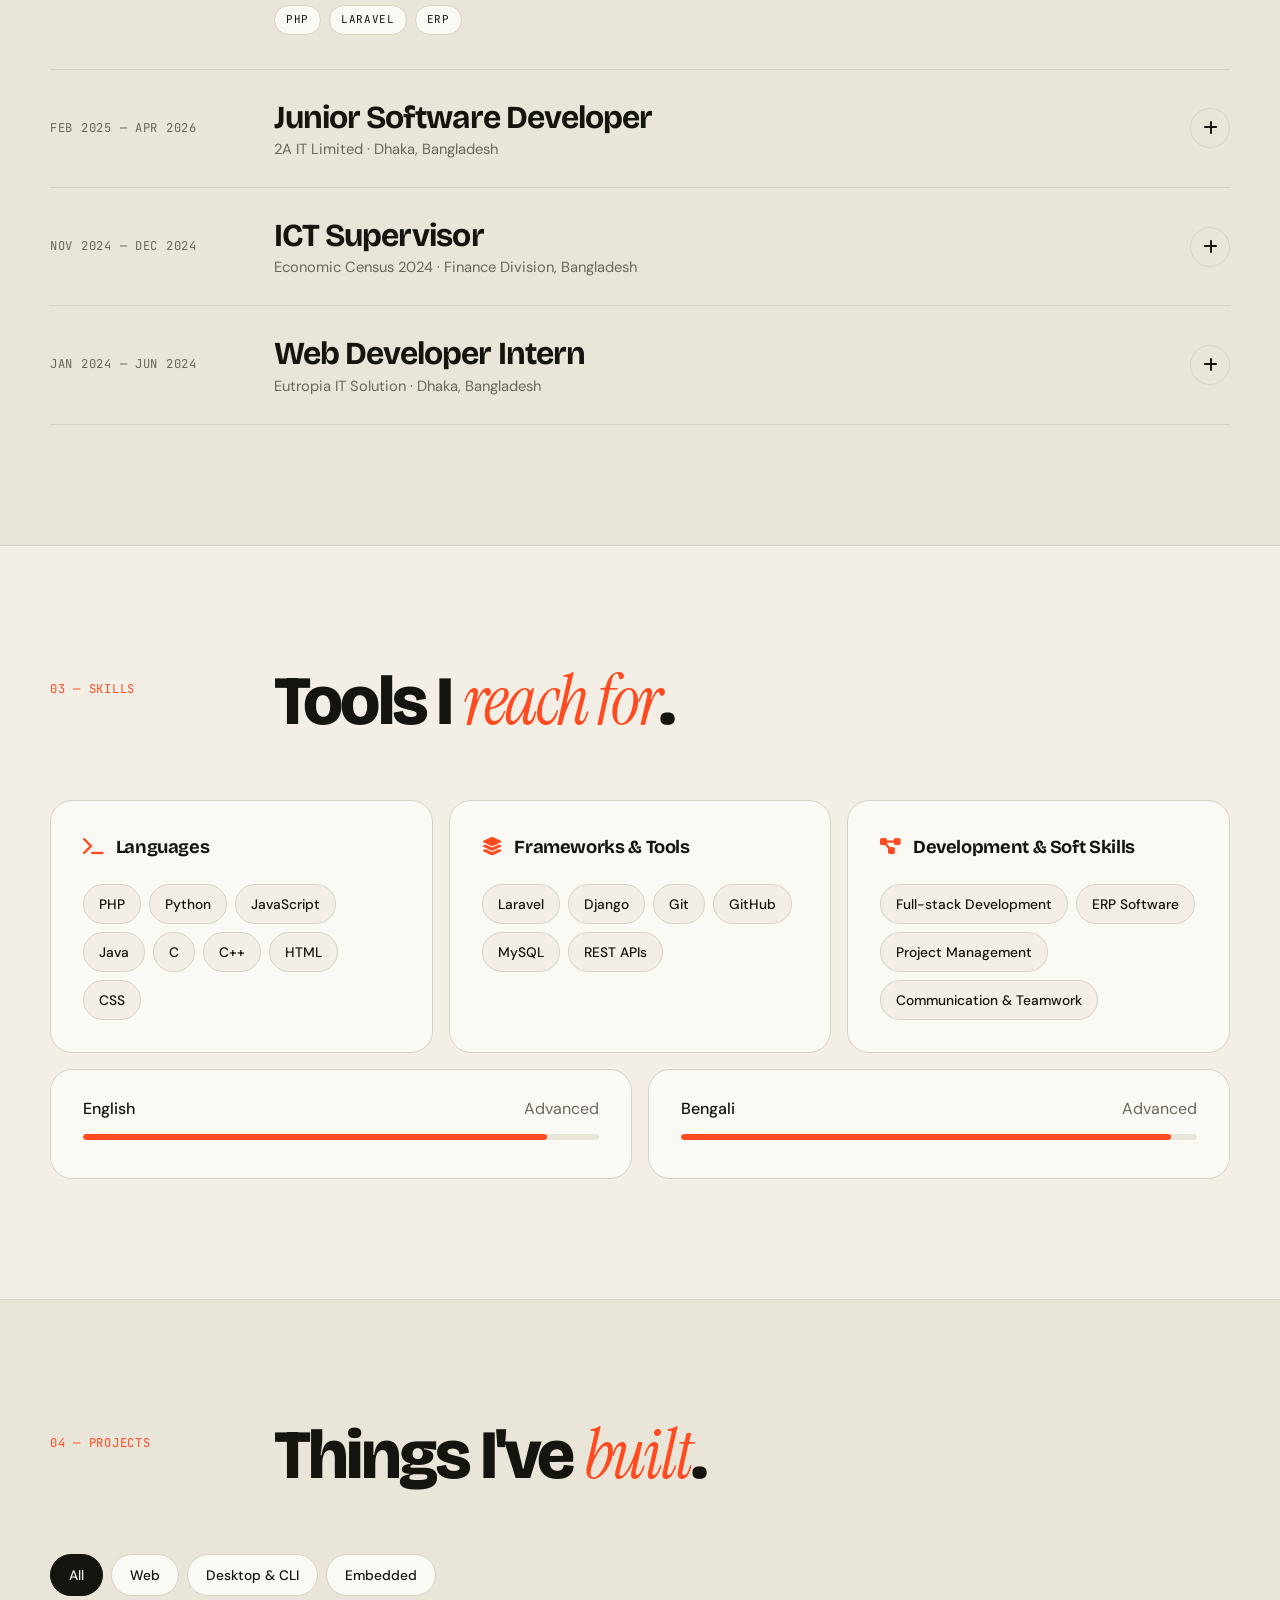
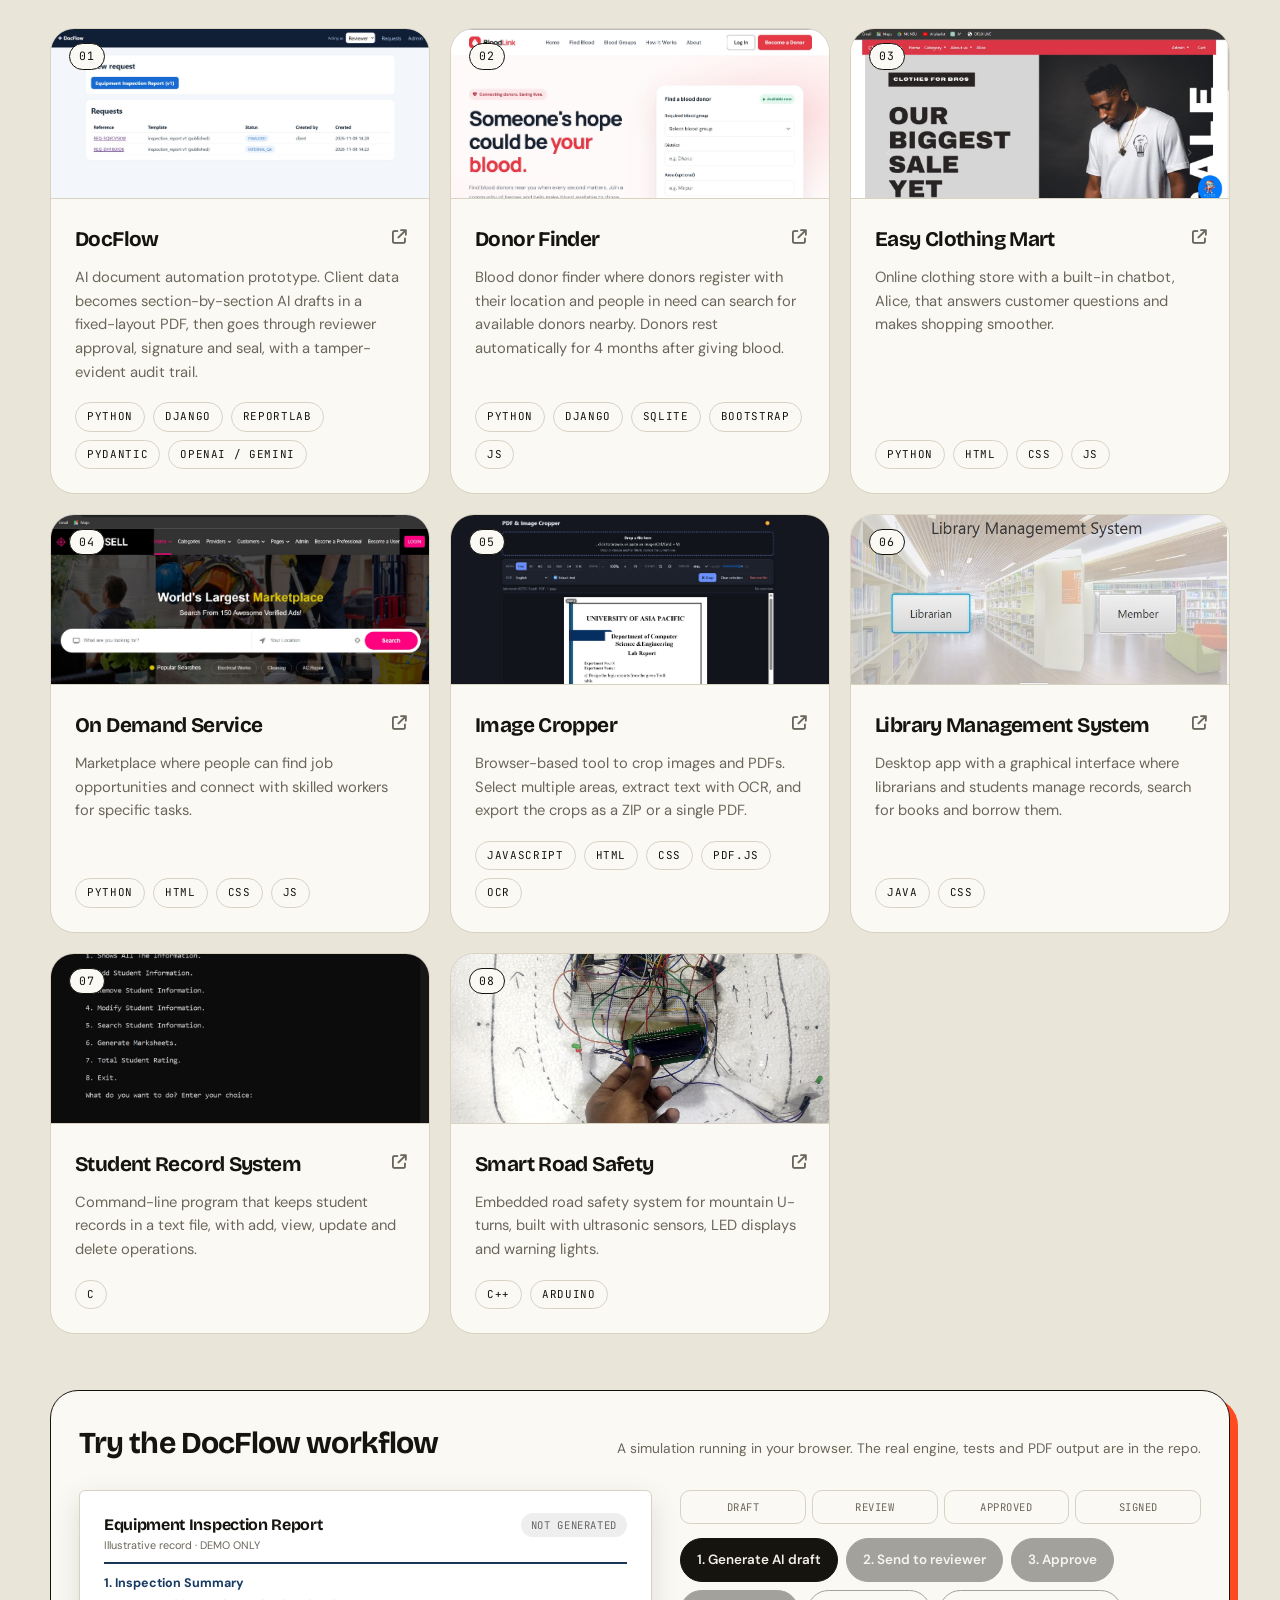
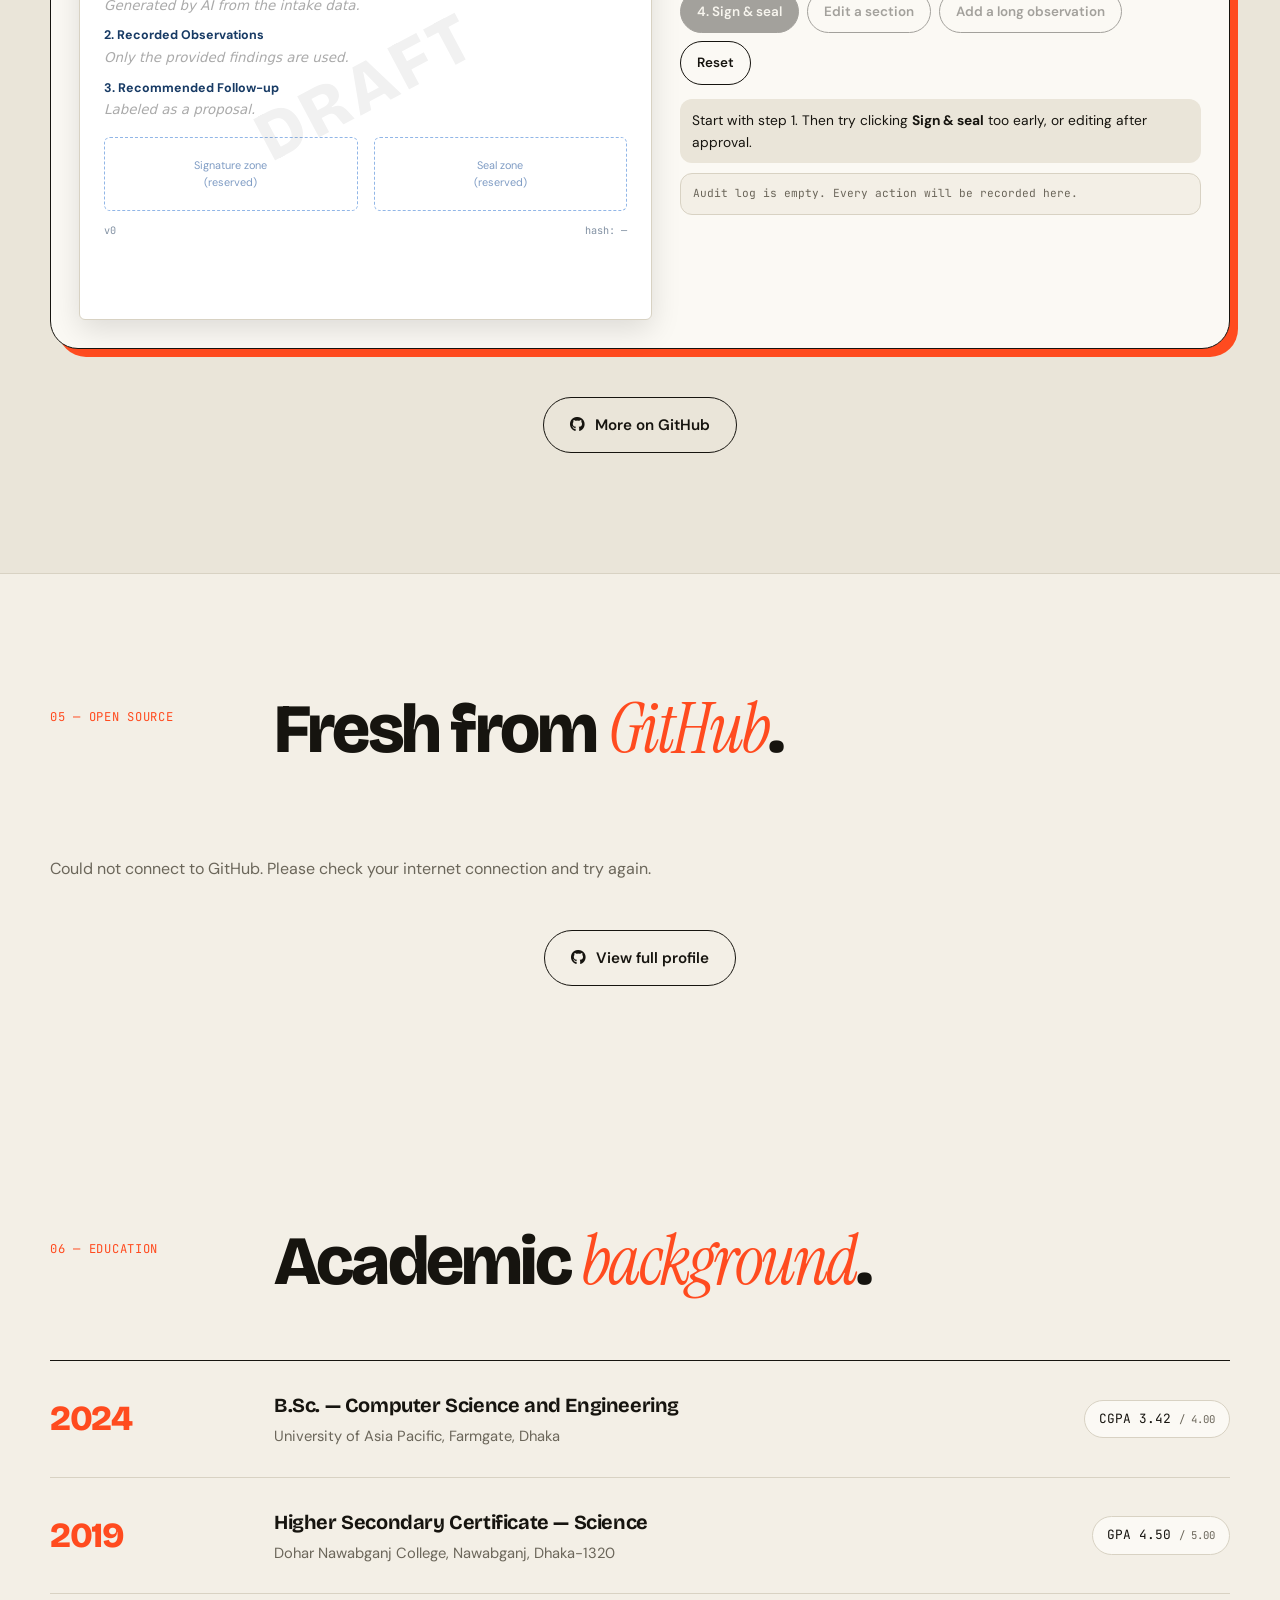
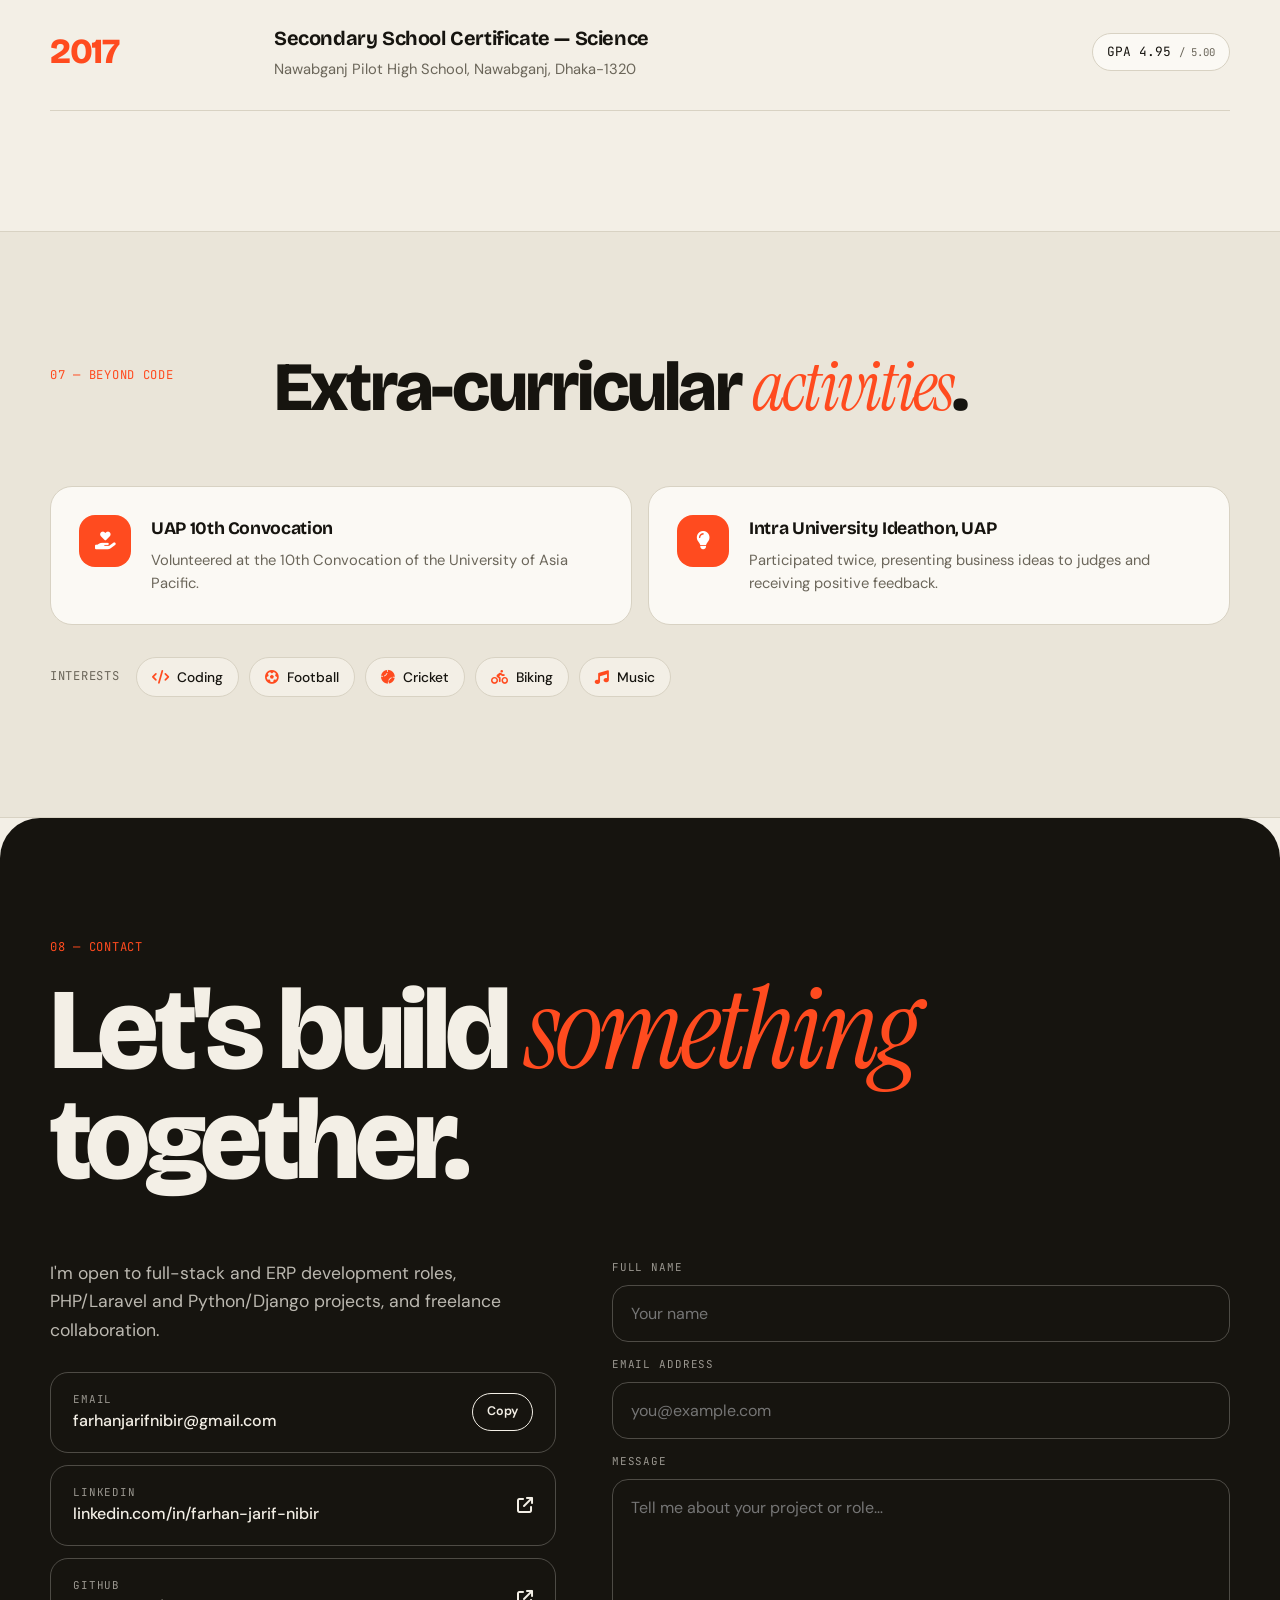
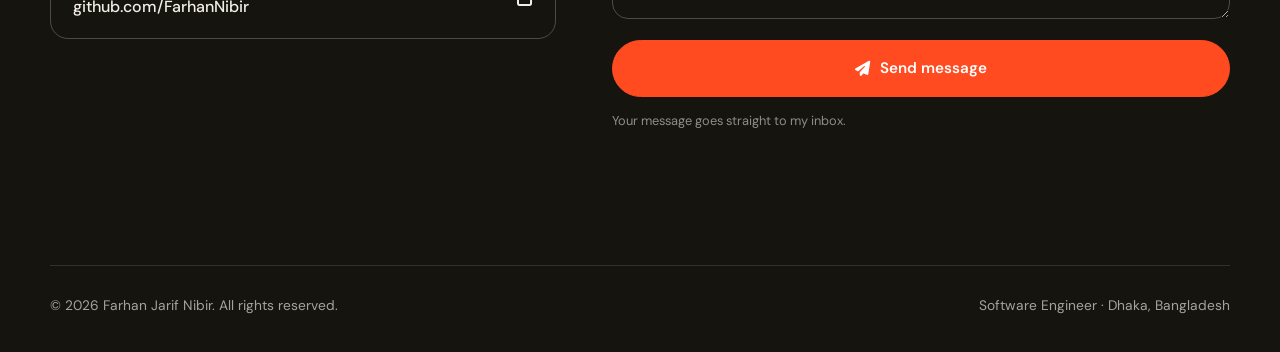
==== commit ca121f62: "Updated" ====
--- a/index.html
+++ b/index.html
@@ -451,6 +451,51 @@
       details.exp .exp-body { display: grid; }
     }
   </style>
+
+<style>
+  /* ---------- DocFlow interactive demo ---------- */
+  .proj-art .shot { transition: transform .6s var(--ease); }
+  .demo { margin-top: 56px; border: 1px solid var(--ink); border-radius: 28px; background: var(--surface); padding: 28px; box-shadow: 8px 8px 0 var(--accent); }
+  .demo-head { display: flex; flex-wrap: wrap; justify-content: space-between; align-items: baseline; gap: 8px 16px; margin-bottom: 6px; }
+  .demo h3 { font-family: var(--display); font-size: clamp(1.4rem, 3vw, 1.9rem); letter-spacing: -.03em; }
+  .demo-note { color: var(--muted); font-size: .86rem; }
+  .demo-grid { display: grid; grid-template-columns: minmax(0, 1.1fr) minmax(0, 1fr); gap: 28px; margin-top: 22px; align-items: start; }
+  .paper { position: relative; background: #fff; color: #16140f; border: 1px solid #d8d2c3; border-radius: 6px; padding: 22px 24px 18px; min-height: 430px; box-shadow: 0 10px 30px rgba(0,0,0,.12); overflow: hidden; font-size: .84rem; line-height: 1.55; }
+  .paper::after { content: attr(data-mark); position: absolute; left: 50%; top: 46%; transform: translate(-50%, -50%) rotate(-28deg); font-family: var(--display); font-weight: 800; font-size: 4.4rem; letter-spacing: .06em; color: rgba(22, 20, 15, .06); pointer-events: none; white-space: nowrap; }
+  .paper-top { display: flex; justify-content: space-between; gap: 10px; border-bottom: 2px solid #1b3559; padding-bottom: 8px; margin-bottom: 10px; }
+  .paper-top b { font-family: var(--display); font-size: 1rem; letter-spacing: -.02em; }
+  .paper-top small { display: block; color: #6b665a; font-size: .68rem; }
+  .pill { align-self: flex-start; font-family: var(--mono); font-size: .66rem; letter-spacing: .06em; text-transform: uppercase; padding: 4px 10px; border-radius: 999px; background: #fff3d6; color: #8a5a00; white-space: nowrap; }
+  .pill.ok { background: #ddf6e7; color: #167a49; } .pill.rev { background: #e3edff; color: #1d4f9e; } .pill.empty { background: #eee; color: #666; }
+  .paper h4 { font-size: .78rem; margin: 10px 0 2px; color: #183b65; }
+  .paper p { margin: 0; min-height: 1.5em; }
+  .paper p.ph { color: #aaa; font-style: italic; }
+  .overflow { display: none; margin-top: 10px; padding: 7px 10px; border-left: 3px solid #d9822b; background: #fff4e6; color: #8a4b0f; font-size: .74rem; border-radius: 4px; }
+  .overflow.on { display: block; }
+  .zones { display: grid; grid-template-columns: 1fr 1fr; gap: 16px; margin-top: 16px; align-items: end; }
+  .zone { min-height: 74px; border: 1.5px dashed #91b6e7; border-radius: 6px; display: grid; place-items: center; text-align: center; color: #7f9cc4; font-size: .68rem; padding: 6px; }
+  .zone.done { border-style: solid; border-color: transparent; }
+  .sig { font-family: 'Brush Script MT', 'Segoe Script', cursive; font-size: 1.7rem; color: #214c83; transform: rotate(-5deg); }
+  .sigcap { display: block; font-family: var(--body); font-size: .62rem; color: #52637b; transform: none; border-top: 1px solid #52637b; margin-top: 4px; padding-top: 3px; }
+  .seal { width: 84px; height: 84px; border: 3px double #315d94; color: #315d94; border-radius: 50%; display: flex; flex-direction: column; align-items: center; justify-content: center; transform: rotate(-11deg); font-size: .6rem; font-weight: 800; letter-spacing: .05em; line-height: 1.3; }
+  .paper-foot { margin-top: 12px; font-family: var(--mono); font-size: .64rem; color: #8190a2; display: flex; justify-content: space-between; gap: 8px; flex-wrap: wrap; }
+  .steps4 { display: grid; grid-template-columns: repeat(4, 1fr); gap: 6px; margin-bottom: 14px; }
+  .steps4 span { text-align: center; font-family: var(--mono); font-size: .66rem; letter-spacing: .05em; text-transform: uppercase; padding: 8px 4px; border-radius: 10px; border: 1px solid var(--line); color: var(--muted); }
+  .steps4 span.done { color: var(--ink); border-color: var(--ink); }
+  .steps4 span.now { background: var(--ink); color: var(--bg); border-color: var(--ink); }
+  .dbtns { display: flex; flex-wrap: wrap; gap: 8px; }
+  .dbtns button { padding: 10px 16px; border-radius: 999px; border: 1px solid var(--ink); background: var(--ink); color: var(--bg); font-weight: 600; font-size: .84rem; transition: .25s var(--ease); }
+  .dbtns button.alt { background: var(--surface); color: var(--ink); }
+  .dbtns button:hover:not(:disabled) { background: var(--accent); color: var(--accent-ink); border-color: var(--accent); }
+  .dbtns button:disabled { opacity: .38; cursor: not-allowed; }
+  .dmsg { min-height: 3.2em; margin: 14px 0 10px; padding: 10px 12px; border-radius: 12px; background: var(--bg-2); font-size: .86rem; color: var(--ink); }
+  .dmsg.bad { background: color-mix(in srgb, #e5484d 14%, var(--bg-2)); }
+  .dlog { font-family: var(--mono); font-size: .7rem; line-height: 1.75; max-height: 180px; overflow: auto; border: 1px solid var(--line); border-radius: 12px; padding: 10px 12px; background: var(--bg); color: var(--muted); }
+  .dlog b { color: var(--ink); font-weight: 600; } .dlog .h { color: var(--accent); }
+  [data-theme="light"] .dlog .h { color: #b3270a; }
+  .dchain { font-family: var(--mono); font-size: .66rem; margin: 8px 0 0; color: var(--muted); }
+  @media (max-width: 900px) { .demo-grid { grid-template-columns: 1fr; } .demo { padding: 18px; } }
+</style>
 </head>
 <body>
 <div id="progress"></div>
@@ -500,7 +545,6 @@
           <a href="https://www.linkedin.com/in/farhan-jarif-nibir-7a9718253/" target="_blank" rel="noopener" aria-label="LinkedIn"><i class="fa-brands fa-linkedin-in"></i></a>
           <a href="https://x.com/FarhanNibir21" target="_blank" rel="noopener" aria-label="X"><i class="fa-brands fa-x-twitter"></i></a>
           <a href="https://www.facebook.com/farhanjarif.nibir" target="_blank" rel="noopener" aria-label="Facebook"><i class="fa-brands fa-facebook-f"></i></a>
-          <a href="https://api.whatsapp.com/send?phone=8801864803639" target="_blank" rel="noopener" aria-label="WhatsApp"><i class="fa-brands fa-whatsapp"></i></a>
           <a href="https://telegram.me/nibir119" target="_blank" rel="noopener" aria-label="Telegram"><i class="fa-brands fa-telegram"></i></a>
         </div>
       </div>
@@ -547,9 +591,8 @@
           <p>I've contributed to <strong>live production systems</strong>, collaborated with cross-functional teams, and supported clients and field users when things go wrong. I like picking the right tool for the job rather than tying myself to one framework.</p>
         </div>
         <ul class="facts reveal d1">
-          <li><span>Location</span><span>Mirpur-6, Dhaka-1216, Bangladesh</span></li>
+          <li><span>Location</span><span>Dhaka, Bangladesh</span></li>
           <li><span>Email</span><span>farhanjarifnibir@gmail.com</span></li>
-          <li><span>Phone</span><span>+880 1864-803639</span></li>
           <li><span>Degree</span><span>B.Sc. in CSE, 2024</span></li>
           <li><span>Languages</span><span>English, Bengali</span></li>
         </ul>
@@ -601,8 +644,8 @@
         </summary>
         <div class="exp-body"><div></div><div>
           <ul>
-            <li>Developing and maintaining ERP solutions for various companies.</li>
-            <li>Implementing new features and providing ongoing client support.</li>
+            <li>Build and maintain ERP solutions for client companies using PHP and Laravel.</li>
+            <li>Implement new features and provide ongoing support to the clients who use the systems.</li>
           </ul>
           <div class="tags"><span class="tag">PHP</span><span class="tag">Laravel</span><span class="tag">ERP</span></div>
         </div></div>
@@ -617,8 +660,8 @@
         </summary>
         <div class="exp-body"><div></div><div>
           <ul>
-            <li>Contributed to development and maintenance of ERP software for real estate and municipalities using PHP &amp; Laravel, ensuring system optimization.</li>
-            <li>Collaborated on feature implementation and troubleshot technical issues for seamless operations.</li>
+            <li>Contributed to the development and maintenance of ERP software for real estate and municipalities using PHP and Laravel, with a focus on system optimization.</li>
+            <li>Worked with the team to implement features and troubleshoot technical issues so daily operations ran smoothly.</li>
           </ul>
           <div class="tags"><span class="tag">PHP</span><span class="tag">Laravel</span><span class="tag">ERP</span><span class="tag">Real Estate</span></div>
         </div></div>
@@ -633,8 +676,8 @@
         </summary>
         <div class="exp-body"><div></div><div>
           <ul>
-            <li>Trained enumerators on how to effectively collect data using the “Census” app.</li>
-            <li>Provided IT support to troubleshoot and resolve technical issues during data collection.</li>
+            <li>Trained enumerators to collect census data efficiently using the Census app.</li>
+            <li>Provided IT support, resolving technical issues during data collection.</li>
           </ul>
           <div class="tags"><span class="tag">Training</span><span class="tag">IT Support</span></div>
         </div></div>
@@ -649,8 +692,8 @@
         </summary>
         <div class="exp-body"><div></div><div>
           <ul>
-            <li>Attended regular training sessions to strengthen web development skills and contributed to project and strategic planning for efficient team execution.</li>
-            <li>Developed and structured websites using Python, Django and HTML.</li>
+            <li>Took part in regular training sessions to build web development skills and contributed to project planning for efficient team execution.</li>
+            <li>Built and structured websites using Python, Django and HTML.</li>
           </ul>
           <div class="tags"><span class="tag">Python</span><span class="tag">Django</span><span class="tag">HTML</span></div>
         </div></div>
@@ -750,6 +793,44 @@
           <div class="tags"><span class="tag">C++</span><span class="tag">Arduino</span></div></div>
       </a>
     </div>
+    <div class="demo reveal" id="docdemo">
+      <div class="demo-head">
+        <h3>Try the DocFlow workflow</h3>
+        <span class="demo-note">A simulation running in your browser. The real engine, tests and PDF output are in the repo.</span>
+      </div>
+      <div class="demo-grid">
+        <div class="paper" id="dPaper" data-mark="DRAFT" aria-label="Document preview">
+          <div class="paper-top">
+            <div><b>Equipment Inspection Report</b><small>Illustrative record · DEMO ONLY</small></div>
+            <span class="pill empty" id="dPill">Not generated</span>
+          </div>
+          <h4>1. Inspection Summary</h4><p id="dS" class="ph">Generated by AI from the intake data.</p>
+          <h4>2. Recorded Observations</h4><p id="dO" class="ph">Only the provided findings are used.</p>
+          <h4>3. Recommended Follow-up</h4><p id="dR" class="ph">Labeled as a proposal.</p>
+          <div class="overflow" id="dOv">Content is longer than the print zone, so it continues on page 2 and is never silently shrunk.</div>
+          <div class="zones">
+            <div class="zone" id="dSig">Signature zone<br>(reserved)</div>
+            <div class="zone" id="dSeal">Seal zone<br>(reserved)</div>
+          </div>
+          <div class="paper-foot"><span id="dVer">v0</span><span id="dHash">hash: —</span></div>
+        </div>
+        <div>
+          <div class="steps4" id="dSteps" aria-label="Workflow progress"><span>Draft</span><span>Review</span><span>Approved</span><span>Signed</span></div>
+          <div class="dbtns">
+            <button id="bGen">1. Generate AI draft</button>
+            <button id="bSub">2. Send to reviewer</button>
+            <button id="bApp">3. Approve</button>
+            <button id="bSign">4. Sign &amp; seal</button>
+            <button id="bEdit" class="alt">Edit a section</button>
+            <button id="bLong" class="alt">Add a long observation</button>
+            <button id="bReset" class="alt">Reset</button>
+          </div>
+          <div class="dmsg" id="dMsg" role="status" aria-live="polite">Start with step 1. Then try clicking <b>Sign &amp; seal</b> too early, or editing after approval.</div>
+          <div class="dlog" id="dLog" aria-label="Audit log"></div>
+          <p class="dchain" id="dChain"></p>
+        </div>
+      </div>
+    </div>
     <div class="more reveal">
       <a href="https://github.com/FarhanNibir" target="_blank" rel="noopener" class="btn btn-line"><i class="fa-brands fa-github"></i> More on GitHub</a>
     </div>
@@ -820,7 +901,6 @@
           <div><small>Email</small><b>farhanjarifnibir@gmail.com</b></div>
           <button class="copy" id="copyMail" type="button">Copy</button>
         </div>
-        <a class="mail-big" href="tel:+8801864803639"><div><small>Phone</small><b>+880 1864-803639</b></div><i class="fa-solid fa-phone"></i></a>
         <a class="mail-big" href="https://www.linkedin.com/in/farhan-jarif-nibir-7a9718253/" target="_blank" rel="noopener"><div><small>LinkedIn</small><b>linkedin.com/in/farhan-jarif-nibir</b></div><i class="fa-solid fa-arrow-up-right-from-square"></i></a>
         <a class="mail-big" href="https://github.com/FarhanNibir" target="_blank" rel="noopener"><div><small>GitHub</small><b>github.com/FarhanNibir</b></div><i class="fa-solid fa-arrow-up-right-from-square"></i></a>
       </div>
@@ -1274,5 +1354,99 @@
   $('#year').textContent = new Date().getFullYear();
 })();
 </script>
+
+<script>
+(function () {
+  var $ = function (id) { return document.getElementById(id); };
+  if (!$('docdemo')) return;
+  var SAMPLE = {
+    s: 'An inspection was recorded for Air Conditioner, Unit AC-204 at Northfield Business Center on 2026-11-06.',
+    o: 'Air filter was dusty. Cooling performance was slightly reduced. No unusual noise or leakage observed.',
+    r: ['Proposed: clean the air filter, check thermostat calibration, and recheck cooling performance after servicing.',
+        'Proposed: clean the air filter and recheck cooling performance; escalate to a technician if it is still reduced.']
+  };
+  var LONG = ' Panel section checked, no issue noted. Condenser area inspected, no visible damage. Drain line clear. Mounting bolts tight. Remote control responds normally.';
+  var st, rIdx;
+
+  function fnv(str) { var h = 0x811c9dc5; for (var i = 0; i < str.length; i++) { h ^= str.charCodeAt(i); h = Math.imul(h, 16777619) >>> 0; } return ('00000000' + h.toString(16)).slice(-8); }
+  function contentHash() { return fnv(JSON.stringify([st.s, st.o, st.r])) + fnv(st.o + st.r + st.s).slice(0, 4); }
+  function init() { st = { phase: 'empty', s: '', o: '', r: '', ver: 0, approved: null, log: [], long: false }; rIdx = 0; }
+  function addLog(who, what) {
+    var prev = st.log.length ? st.log[st.log.length - 1].h : '';
+    st.log.push({ who: who, what: what, h: fnv(prev + who + what + st.log.length) });
+  }
+  function msg(t, bad) { var m = $('dMsg'); m.innerHTML = t; m.className = 'dmsg' + (bad ? ' bad' : ''); }
+  function chainOk() { var prev = ''; for (var i = 0; i < st.log.length; i++) { var e = st.log[i]; if (e.h !== fnv(prev + e.who + e.what + i)) return false; prev = e.h; } return true; }
+
+  function render() {
+    var p = st.phase, pill = $('dPill');
+    var label = { empty: 'Not generated', draft: 'Draft', review: 'Pending review', approved: 'Approved', signed: 'Signed & final' }[p];
+    pill.textContent = label; pill.className = 'pill' + (p === 'empty' ? ' empty' : p === 'review' ? ' rev' : (p === 'approved' || p === 'signed') ? ' ok' : '');
+    [['dS', st.s, 'Generated by AI from the intake data.'], ['dO', st.o, 'Only the provided findings are used.'], ['dR', st.r, 'Labeled as a proposal.']].forEach(function (a) {
+      var el = $(a[0]); el.textContent = a[1] || a[2]; el.className = a[1] ? '' : 'ph';
+    });
+    $('dPaper').setAttribute('data-mark', p === 'signed' ? '' : 'DRAFT');
+    $('dOv').className = 'overflow' + (st.o.length > 230 ? ' on' : '');
+    var sig = $('dSig'), seal = $('dSeal');
+    if (p === 'signed') {
+      sig.className = 'zone done'; sig.innerHTML = '<div><div class="sig">M. Karim</div><span class="sigcap">Authorized Reviewer</span></div>';
+      seal.className = 'zone done'; seal.innerHTML = '<div class="seal">DEMO<br>SEAL<br>REVIEWED</div>';
+    } else {
+      sig.className = 'zone'; sig.innerHTML = 'Signature zone<br>(reserved)';
+      seal.className = 'zone'; seal.innerHTML = 'Seal zone<br>(reserved)';
+    }
+    $('dVer').textContent = 'v' + st.ver;
+    $('dHash').textContent = 'hash: ' + (st.ver ? contentHash().slice(0, 12) : '—');
+    var order = { empty: -1, draft: 0, review: 1, approved: 2, signed: 3 }[p];
+    Array.prototype.forEach.call($('dSteps').children, function (s, i) { s.className = i < order ? 'done' : i === order ? 'now' : ''; });
+    $('bGen').disabled = p !== 'empty';
+    $('bSub').disabled = p !== 'draft';
+    $('bApp').disabled = p !== 'review';
+    $('bSign').disabled = p === 'empty' || p === 'signed';
+    $('bEdit').disabled = p === 'empty' || p === 'signed';
+    $('bLong').disabled = p === 'empty' || p === 'signed' || st.long;
+    var lg = $('dLog');
+    lg.innerHTML = st.log.length ? st.log.slice().reverse().map(function (e) { return '<div>• <b>' + e.who + '</b> ' + e.what + ' <span class="h">#' + e.h + '</span></div>'; }).join('') : 'Audit log is empty. Every action will be recorded here.';
+    $('dChain').textContent = st.log.length ? 'Audit chain: ' + (chainOk() ? 'intact (each entry includes the previous entry’s hash)' : 'BROKEN') : '';
+  }
+
+  function changeContent(who, what) {
+    var wasApproved = st.phase === 'approved';
+    st.ver++; addLog(who, what + ' (v' + st.ver + ', hash ' + contentHash().slice(0, 8) + ')');
+    if (wasApproved) {
+      st.approved = null; st.phase = 'review';
+      addLog('system', 'approval invalidated: content changed, new review required');
+      msg('<b>Approval cancelled.</b> The content changed after approval, so it must be reviewed and approved again before it can be signed.', true);
+    } else {
+      msg('Saved as a new version. Earlier versions are never overwritten.');
+    }
+  }
+
+  $('bGen').onclick = function () {
+    st.s = SAMPLE.s; st.o = SAMPLE.o; st.r = SAMPLE.r[0]; st.ver = 1; st.phase = 'draft';
+    addLog('ai:mock', 'drafted 3 sections from mapped fields only (v1, hash ' + contentHash().slice(0, 8) + ')');
+    msg('Each section is drafted separately, and the AI only sees the fields mapped to that section. Output is validated before it appears.'); render();
+  };
+  $('bSub').onclick = function () { st.phase = 'review'; addLog('staff', 'internal QA passed, version frozen for reviewer'); msg('The reviewer now receives a frozen version.'); render(); };
+  $('bApp').onclick = function () {
+    st.phase = 'approved'; st.approved = contentHash();
+    addLog('reviewer', 'approved v' + st.ver + ' bound to hash ' + st.approved.slice(0, 8));
+    msg('Approval is tied to the exact content hash. Try <b>Edit a section</b> now, or continue to sign.'); render();
+  };
+  $('bSign').onclick = function () {
+    if (st.phase !== 'approved' || st.approved !== contentHash()) {
+      addLog('system', 'BLOCKED signing attempt: no valid approval for current content');
+      msg('<b>Blocked.</b> Only an approved, unchanged version can be signed and sealed.', true); render(); return;
+    }
+    st.phase = 'signed'; addLog('reviewer', 'signature and seal applied, final PDF locked');
+    msg('Signature and seal are placed only in their reserved zones, after approval. The document is now locked. (Demo graphics only.)'); render();
+  };
+  $('bEdit').onclick = function () { rIdx = 1 - rIdx; st.r = SAMPLE.r[rIdx]; changeContent('staff', 'edited section 3'); render(); };
+  $('bLong').onclick = function () { st.o += LONG; st.long = true; changeContent('staff', 'added long observation'); msg($('dMsg').innerHTML + ' Long text flows to page 2 instead of being shrunk.', $('dMsg').className.indexOf('bad') > -1); render(); };
+  $('bReset').onclick = function () { init(); msg('Reset. Start again with step 1.'); render(); };
+
+  init(); render();
+})();
+</script>
 </body>
 </html>
